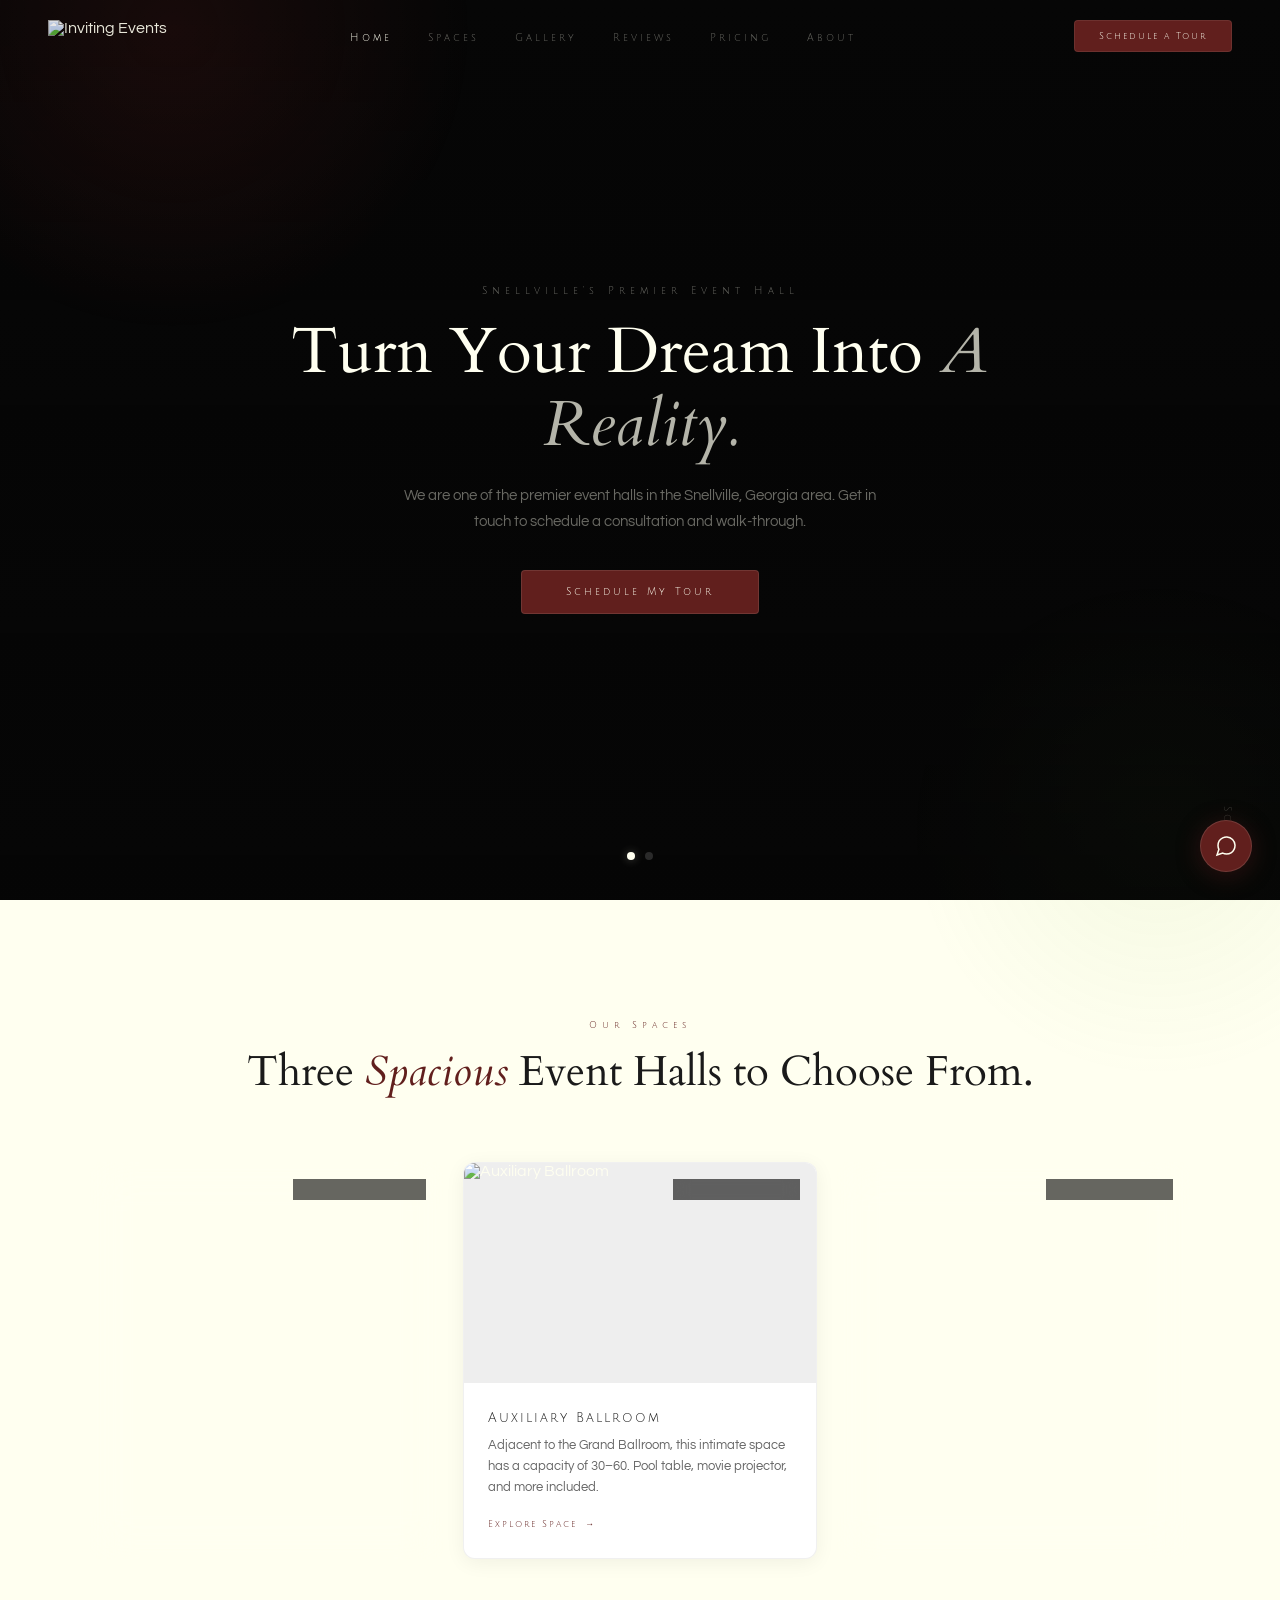
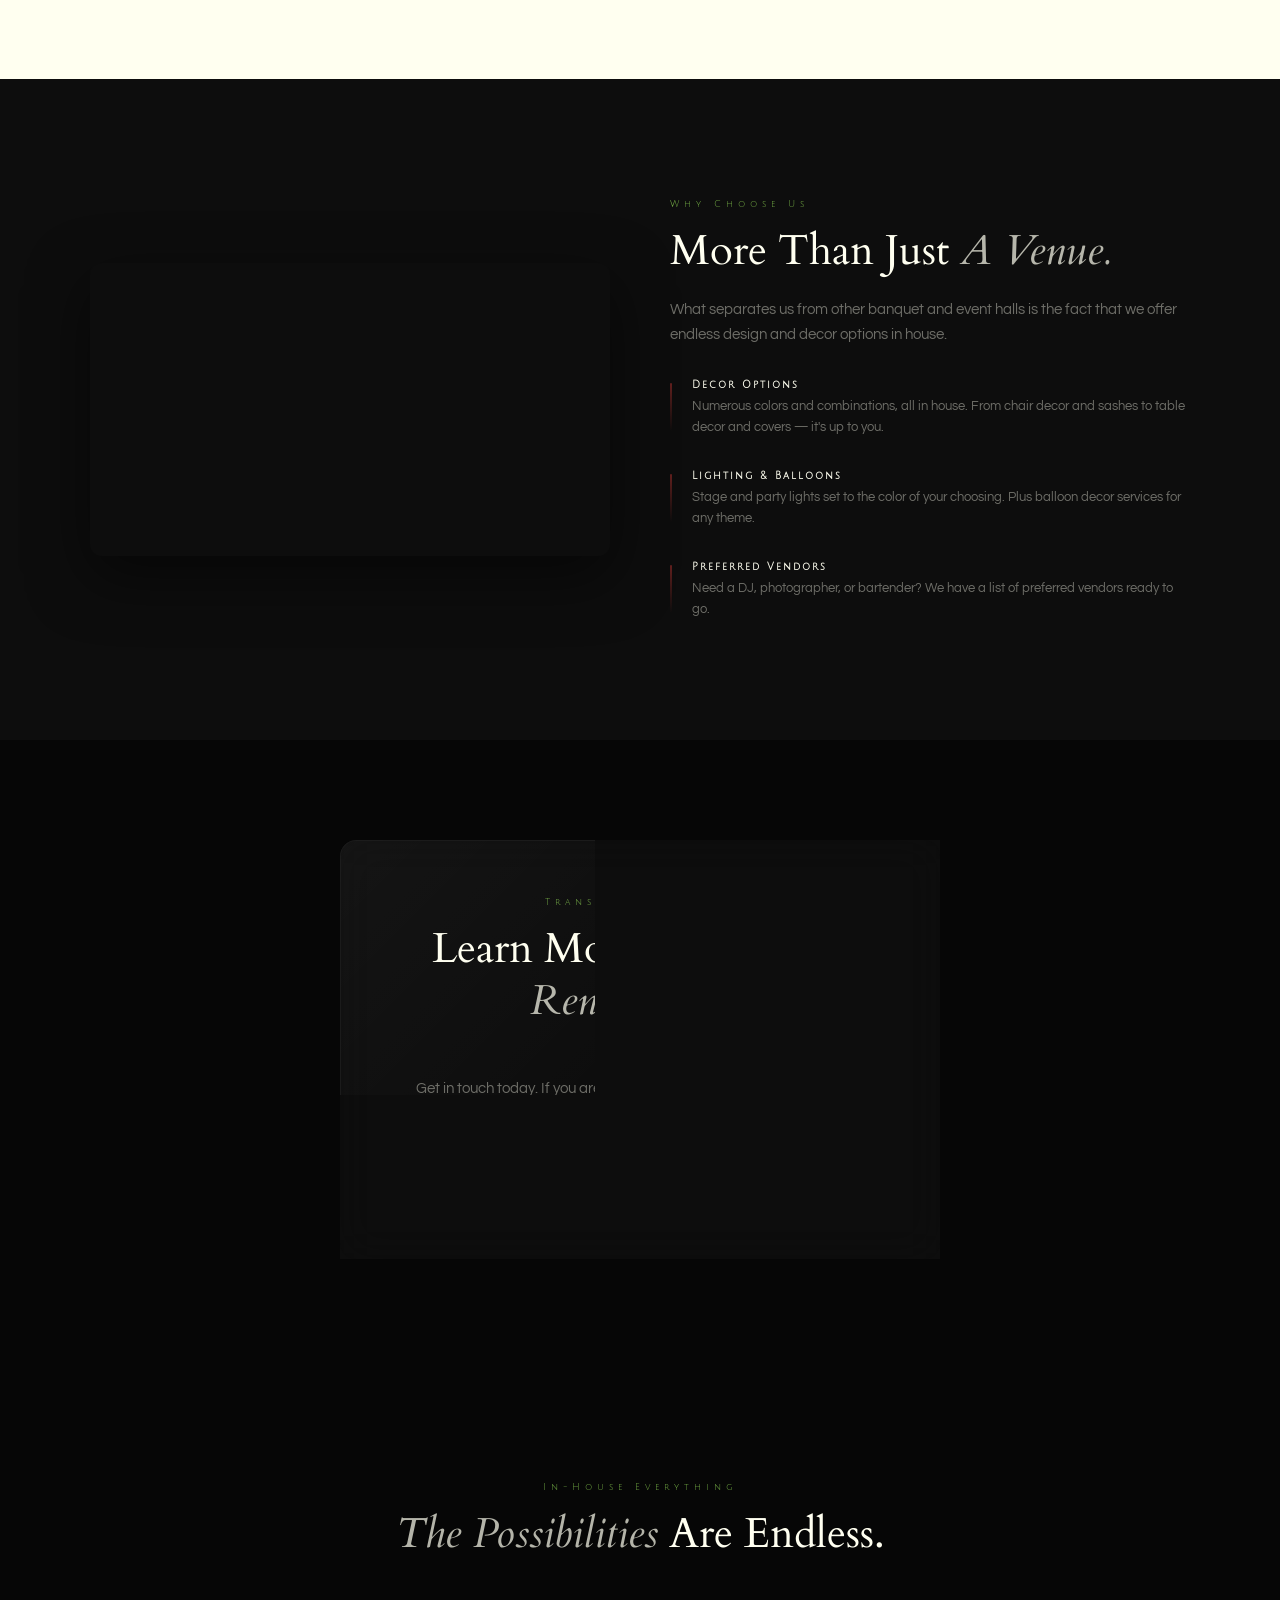
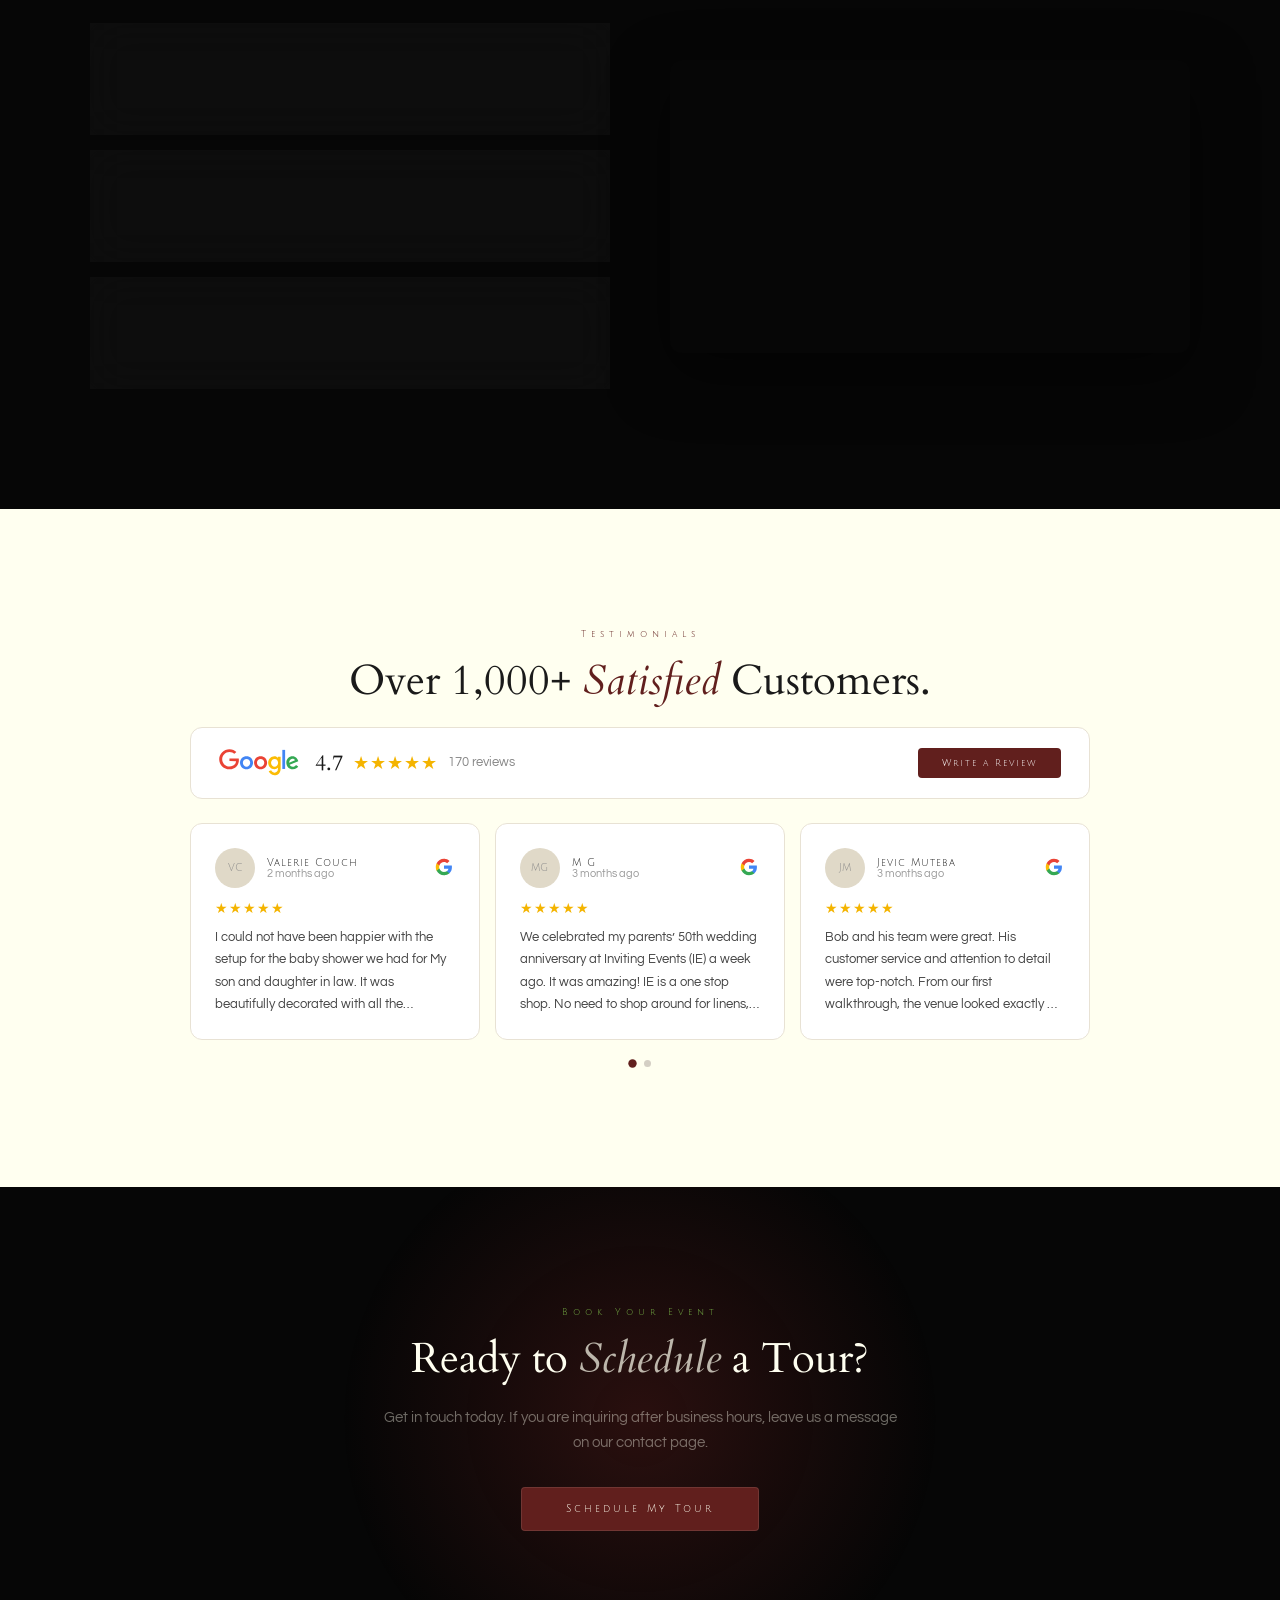
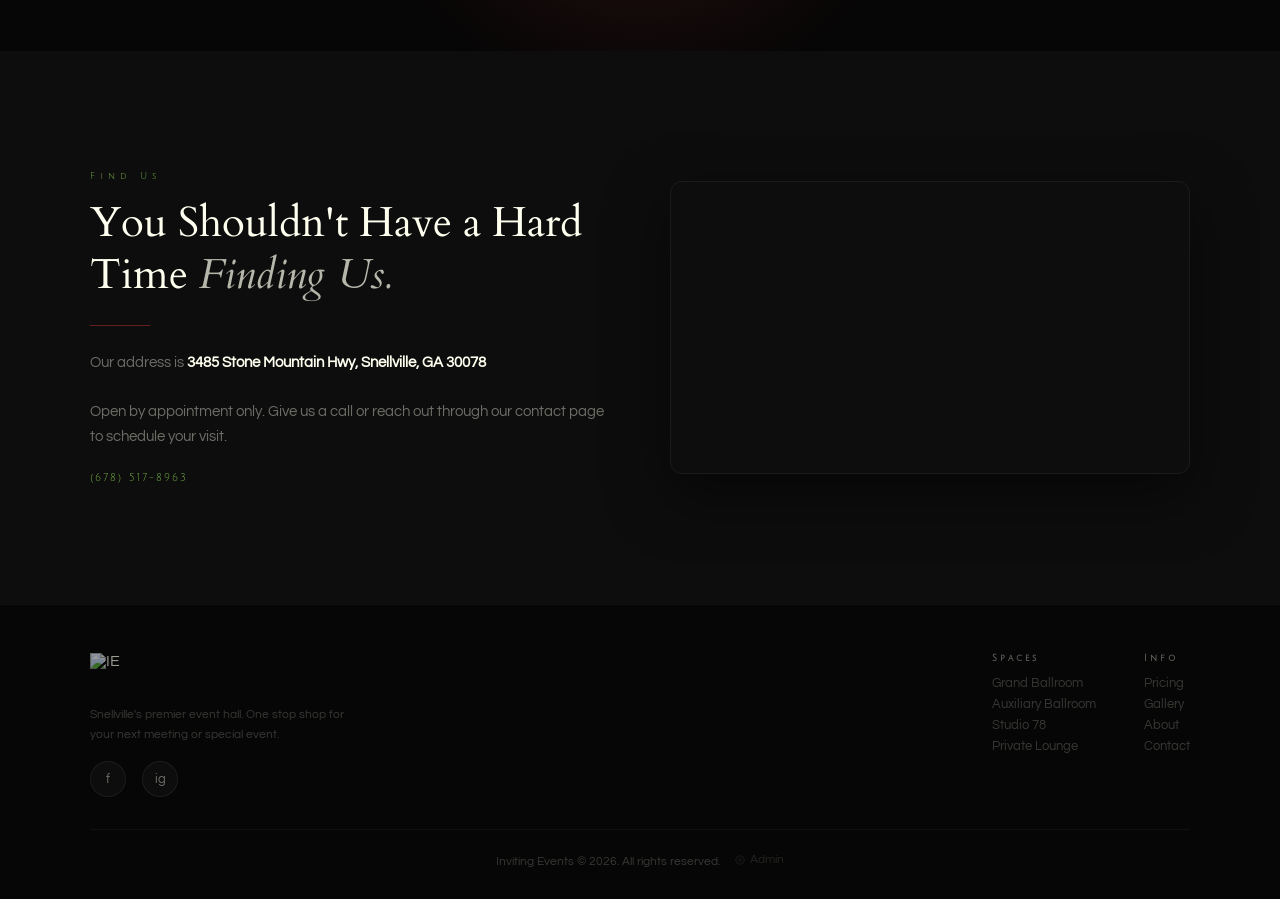
==== index.html @ 3e76fa52 "Gear icon visible in copyright bar, back to site in admin" ====
<!DOCTYPE html>
<html lang="en">
<head>
<meta charset="UTF-8">
<meta name="viewport" content="width=device-width, initial-scale=1.0">
<title>Inviting Events — Snellville's Premier Event Hall</title>
<meta name="description" content="Inviting Events is the premier event hall in Snellville, GA. Three spacious ballrooms, full decor service, and over 1000+ satisfied customers. Schedule a tour today.">
<link rel="icon" type="image/png" href="/assets/images/favicon.png">
<link rel="canonical" href="https://theinvitingevents.com/">
<link href="https://fonts.googleapis.com/css2?family=Cardo:ital,wght@0,400;0,700;1,400&family=Julius+Sans+One&family=Questrial&display=swap" rel="stylesheet">
<link rel="stylesheet" href="/assets/css/global.css">
<style>
/* ═══ HOME-SPECIFIC STYLES ═══ */

/* Ambient glow */
body::before {
  content:''; position:fixed; top:-30%; left:-10%;
  width:600px; height:600px;
  background:radial-gradient(circle, var(--burg-glow) 0%, transparent 70%);
  pointer-events:none; z-index:0;
  animation:drift 20s ease-in-out infinite alternate;
}
body::after {
  content:''; position:fixed; bottom:-20%; right:-10%;
  width:500px; height:500px;
  background:radial-gradient(circle, rgba(122,182,72,0.08) 0%, transparent 70%);
  pointer-events:none; z-index:0;
  animation:drift 25s ease-in-out infinite alternate-reverse;
}
@keyframes drift { 0%{transform:translate(0,0);} 100%{transform:translate(40px,30px);} }

/* Hero */
.hero{position:relative;height:100vh;min-height:600px;overflow:hidden;}
.hero-slide{position:absolute;inset:0;opacity:0;transition:opacity 1.2s ease;z-index:1;}
.hero-slide.active{opacity:1;z-index:2;}
.hero-slide video{position:absolute;inset:0;width:100%;height:100%;object-fit:cover;}
.hero-overlay{position:absolute;inset:0;background:linear-gradient(180deg,rgba(6,6,6,0.5) 0%,rgba(6,6,6,0.3) 40%,rgba(6,6,6,0.7) 100%);z-index:1;}
.hero-content{position:relative;z-index:2;height:100%;display:flex;flex-direction:column;justify-content:center;align-items:center;text-align:center;padding:0 24px;}
.hero-tag{font-family:var(--sub);font-size:0.6rem;letter-spacing:5px;color:var(--cream40);margin-bottom:20px;}
.hero h1{font-family:var(--h);font-size:clamp(2.2rem,5vw,4rem);font-weight:400;color:var(--cream);line-height:1.15;margin-bottom:20px;max-width:700px;}
.hero h1 em{font-style:italic;color:var(--cream70);}
.hero p{font-size:0.95rem;color:var(--cream40);max-width:500px;line-height:1.7;margin-bottom:36px;}
.hero-dots{position:absolute;bottom:40px;left:50%;transform:translateX(-50%);z-index:3;display:flex;gap:10px;}
.hero-dot{width:8px;height:8px;border-radius:50%;background:rgba(255,255,255,0.15);cursor:pointer;transition:all 0.3s;}
.hero-dot.active{background:var(--cream);box-shadow:0 0 10px rgba(255,255,240,0.3);}
.hero-scroll{position:absolute;bottom:40px;right:48px;z-index:3;writing-mode:vertical-rl;font-size:0.6rem;letter-spacing:3px;color:var(--cream20);font-family:var(--sub);}

/* Ballroom cards */
.ballroom-grid{display:grid;grid-template-columns:repeat(3,1fr);gap:20px;}
.ballroom-card{overflow:hidden;transition:all 0.4s;border-radius:12px;}
.sec-cream .ballroom-card{background:#fff;border:1px solid rgba(0,0,0,0.06);box-shadow:0 4px 20px rgba(0,0,0,0.06);}
.sec-cream .ballroom-card:hover{transform:translateY(-4px);box-shadow:0 16px 48px rgba(0,0,0,0.12);}
.card-media{position:relative;height:220px;overflow:hidden;background:#eee;}
.card-media img{width:100%;height:100%;object-fit:cover;opacity:0.9;transition:all 0.5s;}
.ballroom-card:hover .card-media img{opacity:1;transform:scale(1.03);}
.card-badge{position:absolute;top:16px;right:16px;font-family:var(--sub);font-size:0.5rem;letter-spacing:2px;background:rgba(0,0,0,0.6);backdrop-filter:blur(8px);padding:6px 14px;border-radius:3px;color:var(--cream70);}
.card-body{padding:28px 24px;}
.sec-cream .card-name{font-family:var(--sub);font-size:0.8rem;letter-spacing:2px;color:#1a1a1a;margin-bottom:10px;}
.sec-cream .card-desc{font-size:0.82rem;color:#666;line-height:1.6;margin-bottom:16px;}
.sec-cream .btn-secondary{color:var(--burgundy);}
.sec-cream .btn-secondary:hover{color:#1a1a1a;}
.card-name{font-family:var(--sub);font-size:0.8rem;letter-spacing:2px;color:var(--cream);margin-bottom:10px;}
.card-desc{font-size:0.82rem;color:var(--cream40);line-height:1.6;margin-bottom:16px;}

/* Showcase */
.showcase-grid{display:grid;grid-template-columns:1fr 1fr;gap:60px;align-items:center;}
.showcase-video{border-radius:12px;overflow:hidden;aspect-ratio:16/9;box-shadow:0 20px 60px rgba(0,0,0,0.5);}
.showcase-video iframe{width:100%;height:100%;border:none;}
.showcase-features{display:flex;flex-direction:column;gap:32px;margin-top:32px;}
.feat{display:flex;gap:20px;align-items:flex-start;}
.feat-line{width:2px;flex-shrink:0;min-height:48px;background:linear-gradient(180deg,var(--burgundy),transparent);border-radius:1px;margin-top:4px;}
.feat h4{font-family:var(--sub);font-size:0.65rem;letter-spacing:2px;color:var(--cream);margin-bottom:6px;}
.feat p{font-size:0.82rem;color:var(--cream40);line-height:1.6;}

/* Pricing teaser */
.pricing-glass{display:inline-block;border-radius:16px;padding:56px 64px;max-width:600px;}
.pricing-glass .sec-tag,.pricing-glass .sec-title,.pricing-glass .sec-text{text-align:center;margin-left:auto;margin-right:auto;}
.pricing-glass .sec-divider{margin:24px auto;}

/* Decor */
.decor-grid{display:grid;grid-template-columns:1fr 1fr;gap:60px;align-items:center;}
.decor-video{border-radius:12px;overflow:hidden;aspect-ratio:16/9;box-shadow:0 20px 60px rgba(0,0,0,0.5);}
.decor-video iframe{width:100%;height:100%;border:none;}
.decor-item{border-radius:10px;padding:24px 28px;transition:all 0.3s;}
.decor-item h4{font-family:var(--sub);font-size:0.65rem;letter-spacing:2px;color:var(--cream);margin-bottom:8px;}
.decor-item p{font-size:0.82rem;color:var(--cream40);line-height:1.6;}

/* Reviews */
.review-stats{display:flex;justify-content:center;align-items:center;gap:40px;margin-bottom:48px;}
.stat-num{font-family:var(--h);font-size:3rem;color:var(--cream);}
.stat-label{font-size:0.75rem;color:var(--cream40);margin-top:4px;}
.stat-divider{width:1px;height:48px;background:rgba(255,255,255,0.08);}
.stars{color:#f4c542;font-size:1.2rem;letter-spacing:2px;margin-bottom:4px;}
.review-grid{display:grid;grid-template-columns:repeat(3,1fr);gap:16px;text-align:left;}
.review-card{border-radius:12px;padding:28px 24px;}
.rc-stars{color:#f4c542;font-size:0.8rem;margin-bottom:12px;letter-spacing:2px;}
.rc-text{font-size:0.82rem;color:var(--cream40);line-height:1.7;margin-bottom:16px;display:-webkit-box;-webkit-line-clamp:4;-webkit-box-orient:vertical;overflow:hidden;}
.rc-author{font-family:var(--sub);font-size:0.6rem;letter-spacing:2px;color:var(--cream70);}
.rc-date{font-size:0.7rem;color:var(--cream20);margin-top:4px;}

/* CTA */
#cta{text-align:center;padding:120px 48px;overflow:hidden;}
#cta::before{content:'';position:absolute;top:50%;left:50%;width:600px;height:600px;transform:translate(-50%,-50%);background:radial-gradient(circle,var(--burg-glow),transparent 70%);pointer-events:none;}

/* Location */
#location{background:var(--surface);}
.loc-grid{display:grid;grid-template-columns:1fr 1fr;gap:60px;align-items:center;}
.loc-video{border-radius:12px;overflow:hidden;aspect-ratio:16/9;box-shadow:0 20px 60px rgba(0,0,0,0.5);border:1px solid var(--glass-b);}
.loc-video iframe{width:100%;height:100%;border:none;}

/* Mobile overrides */
@media(max-width:900px){
  .hero h1{font-size:2.2rem;max-width:90%;}
  .hero p{font-size:0.88rem;max-width:85%;}
  .hero-scroll{display:none;}
  .ballroom-grid,.review-grid{grid-template-columns:1fr;}
  .showcase-grid,.decor-grid,.loc-grid{grid-template-columns:1fr;gap:36px;}
  .review-stats{flex-wrap:wrap;gap:20px;}
  .stat-divider{display:none;}
  .pricing-glass{padding:40px 24px;width:100%;}
  .card-media{height:200px;}
}
@media(max-width:480px){
  .hero{min-height:100svh;}
  .hero h1{font-size:1.8rem;}
  .hero-dots{bottom:24px;}
  .card-body{padding:22px 18px;}
  .card-media{height:180px;}
  .review-card{padding:22px 18px;}
  .stat-num{font-size:1.8rem;}
  #cta{padding:80px 16px;}
}
/* Google Reviews Widget */
.grev{max-width:900px;margin:0 auto;text-align:left;}
.grev-header{display:flex;align-items:center;justify-content:space-between;padding:20px 28px;background:#fff;border:1px solid #e8e2d4;border-radius:12px;margin-bottom:24px;}
.grev-left{display:flex;align-items:center;gap:16px;}
.grev-rating{display:flex;align-items:center;gap:10px;}
.grev-score{font-family:var(--h);font-size:1.4rem;color:#1a1a1a;}
.grev-stars{color:#f4b400;font-size:1.1rem;letter-spacing:1px;}
.grev-count{font-size:0.8rem;color:#888;}
.grev-write{font-family:var(--sub);font-size:0.55rem;letter-spacing:2px;padding:10px 24px;background:var(--burgundy);color:#fff;border-radius:4px;border:none;transition:all 0.3s;display:inline-block;}
.grev-write:hover{background:var(--burg-light);box-shadow:0 4px 16px var(--burg-glow);}
.grev-slider{position:relative;overflow:hidden;}
.grev-track{display:flex;transition:transform 0.5s cubic-bezier(0.4,0,0.2,1);}
.grev-card{min-width:calc(33.333% - 10px);margin-right:15px;background:#fff;border:1px solid #e8e2d4;border-radius:12px;padding:24px;box-sizing:border-box;transition:all 0.3s;}
.grev-card:hover{box-shadow:0 8px 24px rgba(0,0,0,0.08);}
.grev-card-top{display:flex;align-items:center;gap:12px;margin-bottom:12px;}
.grev-avatar{width:40px;height:40px;border-radius:50%;background:#e0d9c8;overflow:hidden;flex-shrink:0;}
.grev-avatar img{width:100%;height:100%;object-fit:cover;}
.grev-name{font-family:var(--sub);font-size:0.65rem;letter-spacing:1px;color:#1a1a1a;}
.grev-date{font-size:0.7rem;color:#999;}
.grev-g{margin-left:auto;width:20px;height:20px;}
.grev-card-stars{color:#f4b400;font-size:0.85rem;margin-bottom:10px;letter-spacing:1px;}
.grev-card-text{font-size:0.82rem;color:#444;line-height:1.7;display:-webkit-box;-webkit-line-clamp:4;-webkit-box-orient:vertical;overflow:hidden;}
.grev-dots{display:flex;justify-content:center;gap:8px;margin-top:20px;}
.grev-dot{width:7px;height:7px;border-radius:50%;background:#d4cfc4;cursor:pointer;transition:all 0.3s;}
.grev-dot.active{background:var(--burgundy);transform:scale(1.2);}
@media(max-width:900px){
  .grev-card{min-width:calc(50% - 8px);margin-right:15px;}
  .grev-header{flex-direction:column;gap:16px;text-align:center;}
  .grev-left{flex-direction:column;}
}
@media(max-width:480px){
  .grev-card{min-width:100%;margin-right:15px;}
  .grev-header{padding:16px 20px;}
}
</style>
</head>
<body>

<!-- NAV -->
<nav id="navbar">
  <a href="/" class="nav-logo"><img src="https://www.theinvitingevents.com/wp-content/uploads/2024/04/inviting-events-logo-cropped-1-1.png" alt="Inviting Events"></a>
  <button class="nav-toggle" onclick="toggleNav()"><span></span><span></span><span></span></button>
  <ul class="nav-links">
    <li><a href="/" class="active">Home</a></li>
    <li><a href="#ballrooms">Spaces</a></li>
    <li><a href="/gallery/">Gallery</a></li>
    <li><a href="#reviews">Reviews</a></li>
    <li><a href="/pricing/">Pricing</a></li>
    <li><a href="/about/">About</a></li>
      <li class="nav-divider"></li>
    <li class="nav-mobile-cta"><a href="/contact/">Schedule a Tour</a></li>
  </ul>
  <a href="/contact/" class="nav-cta">Schedule a Tour</a>
</nav>

<!-- HERO -->
<section class="hero" id="hero">
  <div class="hero-slide active" id="slide0">
    <video autoplay muted loop playsinline>
      <source src="https://www.theinvitingevents.com/wp-content/uploads/2024/07/SliderBanner-Images-1440-x-800-px-3.mp4" type="video/mp4">
    </video>
    <div class="hero-overlay"></div>
    <div class="hero-content">
      <div class="hero-tag">Snellville's Premier Event Hall</div>
      <h1>Turn Your Dream Into <em>A Reality.</em></h1>
      <p>We are one of the premier event halls in the Snellville, Georgia area. Get in touch to schedule a consultation and walk-through.</p>
      <a href="/contact/" class="btn-primary">Schedule My Tour</a>
    </div>
  </div>
  <div class="hero-slide" id="slide1">
    <video autoplay muted loop playsinline>
      <source src="https://www.theinvitingevents.com/wp-content/uploads/2024/07/SliderBanner-aux-update-1440-x-800-px.mp4" type="video/mp4">
    </video>
    <div class="hero-overlay"></div>
    <div class="hero-content">
      <div class="hero-tag">Private Lounge Experience</div>
      <h1>Rent Your Own <em>Private Lounge & Bar.</em></h1>
      <p>Our lounge & bar is perfect for a private comedy night, game night, birthday event, and much more. It's up to you.</p>
      <a href="/about/#lounge" class="btn-primary">Tell Me More</a>
    </div>
  </div>
  <div class="hero-dots">
    <div class="hero-dot active" onclick="goSlide(0)"></div>
    <div class="hero-dot" onclick="goSlide(1)"></div>
  </div>
  <div class="hero-scroll">Scroll</div>
</section>

<!-- BALLROOMS (cream) -->
<section id="ballrooms" class="sec-cream">
  <div class="sec-inner">
    <div style="text-align:center;margin-bottom:64px;" class="reveal">
      <span class="sec-tag">Our Spaces</span>
      <h2 class="sec-title">Three <em>Spacious</em> Event Halls to Choose From.</h2>
    </div>
    <div class="ballroom-grid">
      <div class="ballroom-card glass reveal">
        <div class="card-media">
          <img src="/assets/images/grand-aux-halls.png" alt="Grand Ballroom">
          <span class="card-badge">Up to 250 Guests</span>
        </div>
        <div class="card-body">
          <div class="card-name">Grand Ballroom</div>
          <p class="card-desc">Our main, luxurious event hall has a capacity of 80–250 guests. The space can always be altered to accommodate your vision.</p>
          <a href="/gallery/#grand" class="btn-secondary">Explore Space</a>
        </div>
      </div>
      <div class="ballroom-card glass reveal">
        <div class="card-media">
          <img src="/assets/images/grand-aux-halls.png" alt="Auxiliary Ballroom" style="object-position:right;">
          <span class="card-badge">Up to 60 Guests</span>
        </div>
        <div class="card-body">
          <div class="card-name">Auxiliary Ballroom</div>
          <p class="card-desc">Adjacent to the Grand Ballroom, this intimate space has a capacity of 30–60. Pool table, movie projector, and more included.</p>
          <a href="/gallery/#aux" class="btn-secondary">Explore Space</a>
        </div>
      </div>
      <div class="ballroom-card glass reveal">
        <div class="card-media">
          <img src="/assets/images/grand-aux-halls.png" alt="Studio 78" style="object-position:center;">
          <span class="card-badge">Up to 80 Guests</span>
        </div>
        <div class="card-body">
          <div class="card-name">Studio 78</div>
          <p class="card-desc">Arguably our most unique event hall. Great for smaller, private, and intimate events with a capacity of 50–80 guests.</p>
          <a href="/gallery/#studio78" class="btn-secondary">Explore Space</a>
        </div>
      </div>
    </div>
  </div>
</section>

<!-- SHOWCASE -->
<section id="showcase" style="background:var(--surface);">
  <div class="sec-inner">
    <div class="showcase-grid">
      <div class="showcase-video reveal">
        <iframe src="https://www.youtube.com/embed/kznJeQBwWfg" title="Grand Ballroom" loading="lazy" allow="accelerometer;autoplay;clipboard-write;encrypted-media;gyroscope;picture-in-picture" allowfullscreen></iframe>
      </div>
      <div class="reveal">
        <span class="sec-tag">Why Choose Us</span>
        <h2 class="sec-title">More Than Just <em>A Venue.</em></h2>
        <p class="sec-text">What separates us from other banquet and event halls is the fact that we offer endless design and decor options in house.</p>
        <div class="showcase-features">
          <div class="feat"><div class="feat-line"></div><div><h4>Decor Options</h4><p>Numerous colors and combinations, all in house. From chair decor and sashes to table decor and covers — it's up to you.</p></div></div>
          <div class="feat"><div class="feat-line"></div><div><h4>Lighting & Balloons</h4><p>Stage and party lights set to the color of your choosing. Plus balloon decor services for any theme.</p></div></div>
          <div class="feat"><div class="feat-line"></div><div><h4>Preferred Vendors</h4><p>Need a DJ, photographer, or bartender? We have a list of preferred vendors ready to go.</p></div></div>
        </div>
      </div>
    </div>
  </div>
</section>

<!-- PRICING TEASER -->
<section style="text-align:center;padding:100px 48px;">
  <div class="pricing-glass glass reveal">
    <span class="sec-tag">Transparent Pricing</span>
    <h2 class="sec-title">Learn More About Our <em>Rental Rates.</em></h2>
    <div class="sec-divider"></div>
    <p class="sec-text" style="margin-bottom:32px;">Get in touch today. If you are inquiring after business hours, leave us a message on our contact page.</p>
    <a href="/pricing/" class="btn-primary" style="font-size:0.55rem;">View Pricing</a>
  </div>
</section>

<!-- DECOR / POSSIBILITIES -->
<section id="decor">
  <div class="sec-inner">
    <div style="text-align:center;margin-bottom:64px;" class="reveal">
      <span class="sec-tag">In-House Everything</span>
      <h2 class="sec-title"><em>The Possibilities</em> Are Endless.</h2>
    </div>
    <div class="decor-grid">
      <div style="display:flex;flex-direction:column;gap:16px;" class="reveal">
        <div class="decor-item glass"><h4>Full Decor Service</h4><p>Linens, charger plates, centerpieces, candles, glass mirrors, table runners, chair sashes — your choice of colors, all included with Gold.</p></div>
        <div class="decor-item glass"><h4>Kitchen & Bar</h4><p>Full kitchen with oven, hot boxes, prep tables, refrigerator, and ice machine. Lighted bar area with beverage dispensers and coffee urns.</p></div>
        <div class="decor-item glass"><h4>Audio & Visual</h4><p>Sound system, 110" projector screen, 3 flat screen TVs, and pool table. Stage-ready for DJs, speakers, or presentations.</p></div>
      </div>
      <div class="decor-video reveal">
        <iframe src="https://www.youtube.com/embed/8a4K1lXphtI" title="Decor Options" loading="lazy" allow="accelerometer;autoplay;clipboard-write;encrypted-media;gyroscope;picture-in-picture" allowfullscreen></iframe>
      </div>
    </div>
  </div>
</section>

<!-- REVIEWS (cream) -->
<section id="reviews" class="sec-cream" style="text-align:center;">
  <div class="sec-inner">
    <div class="reveal">
      <span class="sec-tag">Testimonials</span>
      <h2 class="sec-title">Over 1,000+ <em>Satisfied</em> Customers.</h2>
    </div>

    <!-- Custom Google Reviews Widget -->
    <div class="grev reveal" id="reviewWidget">
      <div class="grev-header">
        <div class="grev-left">
          <svg viewBox="0 0 272 92" width="80" height="27" style="display:block;"><path fill="#4285F4" d="M115.75 47.18c0 12.77-9.99 22.18-22.25 22.18s-22.25-9.41-22.25-22.18C71.25 34.32 81.24 25 93.5 25s22.25 9.32 22.25 22.18zm-9.74 0c0-7.98-5.79-13.44-12.51-13.44S80.99 39.2 80.99 47.18c0 7.9 5.79 13.44 12.51 13.44s12.51-5.55 12.51-13.44z"/><path fill="#EA4335" d="M163.75 47.18c0 12.77-9.99 22.18-22.25 22.18s-22.25-9.41-22.25-22.18C119.25 34.32 129.24 25 141.5 25s22.25 9.32 22.25 22.18zm-9.74 0c0-7.98-5.79-13.44-12.51-13.44s-12.51 5.46-12.51 13.44c0 7.9 5.79 13.44 12.51 13.44s12.51-5.55 12.51-13.44z"/><path fill="#FBBC05" d="M209.75 26.34v39.82c0 16.38-9.66 23.07-21.08 23.07-10.75 0-17.22-7.19-19.66-13.07l8.48-3.53c1.51 3.61 5.21 7.87 11.17 7.87 7.31 0 11.84-4.51 11.84-13v-3.19h-.34c-2.18 2.69-6.38 5.04-11.68 5.04-11.09 0-21.25-9.66-21.25-22.09 0-12.52 10.16-22.26 21.25-22.26 5.29 0 9.49 2.35 11.68 4.96h.34v-3.61h9.25zm-8.56 20.92c0-7.81-5.21-13.52-11.84-13.52-6.72 0-12.35 5.71-12.35 13.52 0 7.73 5.63 13.36 12.35 13.36 6.63 0 11.84-5.63 11.84-13.36z"/><path fill="#4285F4" d="M225 3v65h-9.5V3h9.5z"/><path fill="#34A853" d="M262.02 54.48l7.56 5.04c-2.44 3.61-8.32 9.83-18.48 9.83-12.6 0-22.01-9.74-22.01-22.18 0-13.19 9.49-22.18 20.92-22.18 11.51 0 17.14 9.16 18.98 14.11l1.01 2.52-29.65 12.28c2.27 4.45 5.8 6.72 10.75 6.72 4.96 0 8.4-2.44 10.92-6.14zm-23.27-7.98l19.82-8.23c-1.09-2.77-4.37-4.7-8.23-4.7-4.95 0-11.84 4.37-11.59 12.93z"/><path fill="#EA4335" d="M35.29 41.19V32H67c.31 1.64.47 3.58.47 5.68 0 7.06-1.93 15.79-8.15 22.01-6.05 6.3-13.78 9.66-24.02 9.66C16.32 69.35.36 53.89.36 34.91.36 15.93 16.32.47 35.3.47c10.5 0 17.98 4.12 23.6 9.49l-6.64 6.64c-4.03-3.78-9.49-6.72-16.97-6.72-13.86 0-24.7 11.17-24.7 25.03 0 13.86 10.84 25.03 24.7 25.03 8.99 0 14.11-3.61 17.39-6.89 2.66-2.66 4.41-6.46 5.1-11.65l-22.49-.21z"/></svg>
          <div class="grev-rating">
            <span class="grev-score" id="grevScore">4.7</span>
            <div class="grev-stars" id="grevStars">★★★★★</div>
            <span class="grev-count" id="grevCount">170 reviews</span>
          </div>
        </div>
        <a href="https://g.page/r/CXj_mGN9WtfBEBM/review" target="_blank" rel="noopener" class="grev-write">Write a Review</a>
      </div>
      <div class="grev-slider" id="grevSlider"></div>
      <div class="grev-dots" id="grevDots"></div>
    </div>
  </div>
</section>
  </div>
</section>

<!-- CTA -->
<section id="cta">
  <div style="position:relative;z-index:1;" class="reveal">
    <span class="sec-tag">Book Your Event</span>
    <h2 class="sec-title" style="text-align:center;">Ready to <em>Schedule</em> a Tour?</h2>
    <p class="sec-text" style="text-align:center;margin:0 auto 8px;">Get in touch today. If you are inquiring after business hours, leave us a message on our contact page.</p>
    <div style="text-align:center;margin-top:32px;"><a href="/contact/" class="btn-primary">Schedule My Tour</a></div>
  </div>
</section>

<!-- LOCATION -->
<section id="location">
  <div class="sec-inner">
    <div class="loc-grid">
      <div class="reveal">
        <span class="sec-tag">Find Us</span>
        <h2 class="sec-title">You Shouldn't Have a Hard Time <em>Finding Us.</em></h2>
        <div class="sec-divider"></div>
        <p class="sec-text" style="margin-bottom:24px;">Our address is <strong style="color:var(--cream);">3485 Stone Mountain Hwy, Snellville, GA 30078</strong></p>
        <p class="sec-text">Open by appointment only. Give us a call or reach out through our contact page to schedule your visit.</p>
        <a href="tel:6785178963" style="display:inline-block;margin-top:24px;font-family:var(--sub);font-size:0.6rem;letter-spacing:2px;color:var(--green);">(678) 517-8963</a>
      </div>
      <div class="loc-video reveal">
        <iframe src="https://www.youtube.com/embed/bUWU_JSWQ9w" title="Inviting Events Location" loading="lazy" allow="accelerometer;autoplay;clipboard-write;encrypted-media;gyroscope;picture-in-picture" allowfullscreen></iframe>
      </div>
    </div>
  </div>
</section>

<!-- FOOTER -->
<footer>
  <div class="footer-inner">
    <div class="footer-brand">
      <img src="https://www.theinvitingevents.com/wp-content/uploads/2024/05/Inviting-Events-favicon-2.png" alt="IE">
      <p>Snellville's premier event hall. One stop shop for your next meeting or special event.</p>
      <div class="footer-social">
        <a href="https://www.facebook.com/invitingevents2/" target="_blank" rel="noopener">f</a>
        <a href="https://www.instagram.com/invitingevents/" target="_blank" rel="noopener">ig</a>
      </div>
    </div>
    <div class="footer-links">
      <div class="footer-col">
        <h5>Spaces</h5>
        <a href="/gallery/#grand">Grand Ballroom</a>
        <a href="/gallery/#aux">Auxiliary Ballroom</a>
        <a href="/gallery/#studio78">Studio 78</a>
        <a href="/about/#lounge">Private Lounge</a>
      </div>
      <div class="footer-col">
        <h5>Info</h5>
        <a href="/pricing/">Pricing</a>
        <a href="/gallery/">Gallery</a>
        <a href="/about/">About</a>
        <a href="/contact/">Contact</a>
        
      </div>
      
    </div>
  </div>
  <div class="footer-bottom">Inviting Events &copy; 2026. All rights reserved. <a href="/admin/" style="opacity:0.6;display:inline-flex;align-items:center;gap:5px;margin-left:12px;transition:opacity 0.3s" onmouseover="this.style.opacity=1" onmouseout="this.style.opacity=0.6"><svg width="10" height="10" viewBox="0 0 24 24" fill="none" stroke="currentColor" stroke-width="1.5"><path d="M12 15a3 3 0 1 0 0-6 3 3 0 0 0 0 6z"/><path d="M19.4 15a1.65 1.65 0 0 0 .33 1.82l.06.06a2 2 0 0 1-2.83 2.83l-.06-.06a1.65 1.65 0 0 0-1.82-.33 1.65 1.65 0 0 0-1 1.51V21a2 2 0 0 1-4 0v-.09A1.65 1.65 0 0 0 9 19.4a1.65 1.65 0 0 0-1.82.33l-.06.06a2 2 0 0 1-2.83-2.83l.06-.06A1.65 1.65 0 0 0 4.68 15a1.65 1.65 0 0 0-1.51-1H3a2 2 0 0 1 0-4h.09A1.65 1.65 0 0 0 4.6 9a1.65 1.65 0 0 0-.33-1.82l-.06-.06a2 2 0 0 1 2.83-2.83l.06.06A1.65 1.65 0 0 0 9 4.68a1.65 1.65 0 0 0 1-1.51V3a2 2 0 0 1 4 0v.09a1.65 1.65 0 0 0 1 1.51 1.65 1.65 0 0 0 1.82-.33l.06-.06a2 2 0 0 1 2.83 2.83l-.06.06A1.65 1.65 0 0 0 19.4 9a1.65 1.65 0 0 0 1.51 1H21a2 2 0 0 1 0 4h-.09a1.65 1.65 0 0 0-1.51 1z"/></svg>Admin</a> </div>
</footer>

<script src="/assets/js/global.js"></script>
<script>
// Hero slider
let cur = 0;
const slides = document.querySelectorAll('.hero-slide');
const dots = document.querySelectorAll('.hero-dot');
function goSlide(n) {
  slides[cur].classList.remove('active');
  dots[cur].classList.remove('active');
  cur = n;
  slides[cur].classList.add('active');
  dots[cur].classList.add('active');
}
setInterval(() => goSlide((cur + 1) % slides.length), 7000);
</script>
<script>
// Custom Google Reviews Widget
(function(){
  const fallbackReviews = [
    {author:"Valerie Couch",rating:5,text:"I could not have been happier with the setup for the baby shower we had for My son and daughter in law. It was beautifully decorated with all the elements that I asked for. Bob went the extra mile and threw in elements that still have folks talking.",time:"2 months ago",profilePhoto:""},
    {author:"M G",rating:5,text:"We celebrated my parents\u2019 50th wedding anniversary at Inviting Events (IE) a week ago. It was amazing! IE is a one stop shop. No need to shop around for linens, lighting, tables/chairs, party decor, etc because they\u2019ve got it all!",time:"3 months ago",profilePhoto:""},
    {author:"Jevic Muteba",rating:5,text:"Bob and his team were great. His customer service and attention to detail were top-notch. From our first walkthrough, the venue looked exactly as pictured, and Bob took the time to explain everything thoroughly.",time:"3 months ago",profilePhoto:""},
    {author:"Robert T.",rating:5,text:"AMAZING Party Venue - Perfect for Any Celebration! I recently hosted an event at Inviting Events and I couldn\u2019t be more thrilled with the experience. The space is beautifully designed - spacious, elegant, and versatile.",time:"4 months ago",profilePhoto:""},
    {author:"Parent Review",rating:5,text:"Robert and his team are truly amazing. Very professional. They took our theme colors and really brought them to life. We were fully supported in all of the planning and the day of was awesome. My daughter\u2019s 16th birthday party was amazing!",time:"5 months ago",profilePhoto:""},
  ];

  function renderReviews(data){
    const reviews = data.reviews || fallbackReviews;
    const slider = document.getElementById('grevSlider');
    const dots = document.getElementById('grevDots');
    if(data.rating) document.getElementById('grevScore').textContent = data.rating;
    if(data.totalReviews) document.getElementById('grevCount').textContent = data.totalReviews + ' reviews';

    const gSvg = '<svg viewBox="0 0 24 24" width="18" height="18"><path fill="#4285F4" d="M22.56 12.25c0-.78-.07-1.53-.2-2.25H12v4.26h5.92a5.06 5.06 0 01-2.2 3.32v2.77h3.57c2.08-1.92 3.28-4.74 3.28-8.1z"/><path fill="#34A853" d="M12 23c2.97 0 5.46-.98 7.28-2.66l-3.57-2.77c-.98.66-2.23 1.06-3.71 1.06-2.86 0-5.29-1.93-6.16-4.53H2.18v2.84C3.99 20.53 7.7 23 12 23z"/><path fill="#FBBC05" d="M5.84 14.09c-.22-.66-.35-1.36-.35-2.09s.13-1.43.35-2.09V7.07H2.18C1.43 8.55 1 10.22 1 12s.43 3.45 1.18 4.93l2.85-2.22.81-.62z"/><path fill="#EA4335" d="M12 5.38c1.62 0 3.06.56 4.21 1.64l3.15-3.15C17.45 2.09 14.97 1 12 1 7.7 1 3.99 3.47 2.18 7.07l3.66 2.84c.87-2.6 3.3-4.53 6.16-4.53z"/></svg>';

    let track = '<div class="grev-track" id="grevTrack">';
    reviews.forEach(r => {
      const initials = r.author.split(' ').map(w=>w[0]).join('').substring(0,2);
      const stars = '★'.repeat(r.rating) + '☆'.repeat(5-r.rating);
      track += `<div class="grev-card">
        <div class="grev-card-top">
          <div class="grev-avatar">${r.profilePhoto ? '<img src="'+r.profilePhoto+'" alt="">' : '<div style="width:100%;height:100%;display:flex;align-items:center;justify-content:center;font-family:var(--sub);font-size:0.6rem;color:#888;">'+initials+'</div>'}</div>
          <div><div class="grev-name">${r.author}</div><div class="grev-date">${r.time}</div></div>
          <div class="grev-g">${gSvg}</div>
        </div>
        <div class="grev-card-stars">${stars}</div>
        <div class="grev-card-text">${r.text}</div>
      </div>`;
    });
    track += '</div>';
    slider.innerHTML = track;

    // Dots
    const perView = window.innerWidth <= 480 ? 1 : window.innerWidth <= 900 ? 2 : 3;
    const pages = Math.ceil(reviews.length / perView);
    let dotsHTML = '';
    for(let i=0;i<pages;i++) dotsHTML += '<div class="grev-dot'+(i===0?' active':'')+'" onclick="grevGo('+i+')"></div>';
    dots.innerHTML = dotsHTML;

    // Auto-rotate
    let page = 0;
    window.grevGo = function(p){
      page = p;
      const cardWidth = document.querySelector('.grev-card').offsetWidth + 15;
      document.getElementById('grevTrack').style.transform = 'translateX(-'+(page*perView*cardWidth)+'px)';
      document.querySelectorAll('.grev-dot').forEach((d,i)=>d.classList.toggle('active',i===page));
    };
    setInterval(()=>{ page = (page+1) % pages; window.grevGo(page); }, 6000);
  }

  // Try to fetch from Worker API, fall back to hardcoded
  fetch('https://worker-lingering-heart-0510.fancy-brook-a8e8.workers.dev').then(r=>r.json()).then(renderReviews).catch(()=>renderReviews({reviews:fallbackReviews,rating:4.7,totalReviews:170}));
})();
</script>
<script src="/assets/js/chat.js"></script>
</body>
</html>
---- assets/css/global.css ----
/* ══════════════════════════════════════════
   INVITING EVENTS — Global Styles
   Colors: #611f1d (burgundy), #fffff0 (cream), #e6e6e6 (gray), #7ab648 (green)
   Fonts: Cardo (H1), Julius Sans One (H2/labels), Questrial (body)
   ══════════════════════════════════════════ */

:root {
  --bg: #060606;
  --surface: #0d0d0d;
  --burgundy: #611f1d;
  --burg-light: #7a2522;
  --burg-glow: rgba(97,31,29,0.4);
  --cream: #fffff0;
  --cream70: rgba(255,255,240,0.7);
  --cream40: rgba(255,255,240,0.4);
  --cream20: rgba(255,255,240,0.2);
  --cream08: rgba(255,255,240,0.08);
  --cream04: rgba(255,255,240,0.04);
  --green: #7ab648;
  --green-dim: rgba(122,182,72,0.8);
  --glass: rgba(255,255,255,0.03);
  --glass-b: rgba(255,255,255,0.06);
  --glass-h: rgba(255,255,255,0.06);
  --h: 'Cardo', Georgia, serif;
  --sub: 'Julius Sans One', sans-serif;
  --body: 'Questrial', sans-serif;
}

*, *::before, *::after { margin: 0; padding: 0; box-sizing: border-box; }
html { scroll-behavior: smooth; }
body {
  font-family: var(--body);
  background: var(--bg);
  color: var(--cream);
  -webkit-font-smoothing: antialiased;
  -moz-osx-font-smoothing: grayscale;
  overflow-x: hidden;
}
/* Lock body scroll when mobile nav is open */
body.nav-open { overflow: hidden !important; }

a { color: inherit; text-decoration: none; }
img { max-width: 100%; display: block; }

/* ═══ NAV ═══ */
nav {
  position: fixed; top: 0; left: 0; right: 0;
  z-index: 100; padding: 0 48px; height: 72px;
  display: flex; align-items: center; justify-content: space-between;
  background: transparent;
  border-bottom: 1px solid transparent;
  transition: all 0.4s;
}
nav.scrolled {
  background: rgba(6,6,6,0.75);
  backdrop-filter: blur(30px);
  -webkit-backdrop-filter: blur(30px);
  border-bottom-color: rgba(255,255,255,0.04);
  height: 64px;
}

.nav-logo img { height: 32px; opacity: 0.9; }
.nav-links { display: flex; gap: 36px; list-style: none; }
.nav-links a {
  font-family: var(--sub); font-size: 0.6rem; letter-spacing: 3px;
  color: var(--cream40); transition: color 0.3s; position: relative;
}
.nav-links a:hover, .nav-links a.active { color: var(--cream); }
.nav-links a::after {
  content: ''; position: absolute; bottom: -4px; left: 0;
  width: 0; height: 1px; background: var(--burgundy); transition: width 0.3s;
}
.nav-links a:hover::after { width: 100%; }

.nav-cta {
  font-family: var(--sub); font-size: 0.55rem; letter-spacing: 2px;
  padding: 10px 24px; background: var(--burgundy); color: var(--cream);
  border: 1px solid rgba(255,255,240,0.08); border-radius: 4px; transition: all 0.3s;
}
.nav-cta:hover { background: var(--burg-light); box-shadow: 0 4px 20px var(--burg-glow); }

.nav-toggle {
  display: none; background: none; border: none; cursor: pointer;
  padding: 8px; z-index: 102; position: relative;
}
.nav-toggle span {
  display: block; width: 22px; height: 1.5px; background: var(--cream40);
  margin: 5px 0; transition: all 0.4s cubic-bezier(0.4,0,0.2,1); transform-origin: center;
}
.nav-toggle.open span:nth-child(1) { transform: translateY(6.5px) rotate(45deg); background: var(--cream); }
.nav-toggle.open span:nth-child(2) { opacity: 0; transform: scaleX(0); }
.nav-toggle.open span:nth-child(3) { transform: translateY(-6.5px) rotate(-45deg); background: var(--cream); }

/* Cream section variant */
.sec-cream { background: #fffff0; }
.sec-cream .sec-tag { color: var(--burgundy); }
.sec-cream .sec-title { color: #1a1a1a; }
.sec-cream .sec-title em { color: var(--burgundy); }
.sec-cream .sec-text { color: #555; }
.sec-cream .sec-divider { background: var(--burgundy); }

/* ═══ SECTION GLOBALS ═══ */
section { padding: 120px 48px; position: relative; }
.sec-inner { max-width: 1100px; margin: 0 auto; }
.sec-tag {
  font-family: var(--sub); font-size: 0.55rem; letter-spacing: 5px;
  color: var(--green); margin-bottom: 16px; display: block;
}
.sec-title {
  font-family: var(--h); font-size: clamp(1.8rem, 3.5vw, 2.6rem);
  font-weight: 400; color: var(--cream); margin-bottom: 20px; line-height: 1.25;
}
.sec-title em { font-style: italic; color: var(--cream70); }
.sec-text { font-size: 0.92rem; color: var(--cream40); line-height: 1.7; max-width: 520px; }
.sec-divider { width: 60px; height: 1px; background: var(--burgundy); margin: 24px 0; }

/* ═══ GLASS CARD ═══ */
.glass {
  background: var(--glass); border: 1px solid var(--glass-b); border-radius: 12px;
  backdrop-filter: blur(20px); -webkit-backdrop-filter: blur(20px);
  transition: all 0.3s ease; overflow: hidden; position: relative;
}
.glass::before {
  content: ''; position: absolute; inset: 0;
  background: linear-gradient(135deg, rgba(255,255,255,0.03) 0%, transparent 50%);
  pointer-events: none;
}
.glass:hover { background: var(--glass-h); border-color: rgba(255,255,255,0.1); }

/* ═══ BUTTONS ═══ */
.btn-primary {
  font-family: var(--sub); font-size: 0.6rem; letter-spacing: 3px;
  padding: 16px 44px; background: var(--burgundy); color: var(--cream);
  border: 1px solid rgba(255,255,240,0.1); border-radius: 4px;
  display: inline-block; transition: all 0.3s; cursor: pointer;
}
.btn-primary:hover {
  background: var(--burg-light);
  box-shadow: 0 8px 40px var(--burg-glow);
  transform: translateY(-1px);
}
.btn-secondary {
  font-family: var(--sub); font-size: 0.55rem; letter-spacing: 2px;
  color: var(--green); transition: color 0.3s;
  display: inline-flex; align-items: center; gap: 8px;
}
.btn-secondary:hover { color: var(--cream); }
.btn-secondary::after { content: '→'; transition: transform 0.3s; }
.btn-secondary:hover::after { transform: translateX(4px); }

/* ═══ SCROLL ANIMATIONS ═══ */
.reveal { opacity: 0; transform: translateY(24px); transition: all 0.7s ease; }
.reveal.visible { opacity: 1; transform: translateY(0); }

/* ═══ PAGE HEADER (for inner pages) ═══ */
.page-header {
  padding: 140px 48px 80px; text-align: center;
  background: var(--surface); border-bottom: 1px solid rgba(255,255,255,0.04);
}
.page-header h1 {
  font-family: var(--h); font-size: clamp(2rem, 4vw, 3rem);
  font-weight: 400; color: var(--cream); margin-bottom: 16px;
}
.page-header p {
  font-size: 0.92rem; color: var(--cream40);
  max-width: 500px; margin: 0 auto; line-height: 1.7;
}

/* ═══ FOOTER ═══ */
footer {
  background: var(--bg); border-top: 1px solid rgba(255,255,255,0.04);
  padding: 48px 48px 32px;
}
.footer-inner {
  max-width: 1100px; margin: 0 auto;
  display: flex; justify-content: space-between; align-items: flex-start; gap: 40px;
}
.footer-brand img { height: 40px; opacity: 0.6; margin-bottom: 12px; }
.footer-brand p { font-size: 0.78rem; color: var(--cream20); max-width: 280px; line-height: 1.6; }
.footer-links { display: flex; gap: 48px; }
.footer-col h5 {
  font-family: var(--sub); font-size: 0.55rem; letter-spacing: 3px;
  color: var(--cream40); margin-bottom: 14px;
}
.footer-col a {
  display: block; font-size: 0.8rem; color: var(--cream20);
  margin-bottom: 8px; transition: color 0.3s;
}
.footer-col a:hover { color: var(--cream); }
.footer-social { display: flex; gap: 16px; margin-top: 16px; }
.footer-social a {
  width: 36px; height: 36px; border-radius: 50%;
  background: var(--glass); border: 1px solid var(--glass-b);
  display: flex; align-items: center; justify-content: center;
  color: var(--cream40); font-size: 0.8rem; transition: all 0.3s;
}
.footer-social a:hover { border-color: var(--burgundy); color: var(--cream); }
.footer-bottom {
  max-width: 1100px; margin: 32px auto 0; padding-top: 24px;
  border-top: 1px solid rgba(255,255,255,0.04);
  text-align: center; font-size: 0.72rem; color: var(--cream20);
}

/* ═══ RESPONSIVE ═══ */
@media(max-width:900px) {
  nav { padding: 0 24px; }
  .nav-toggle { display: block; }
  .nav-cta { display: none; }

  /* Full-screen overlay nav */
  .nav-links {
    display: flex; flex-direction: column; position: fixed; inset: 0;
    z-index: 101; background: rgba(6,6,6,0.97);
    backdrop-filter: blur(40px); -webkit-backdrop-filter: blur(40px);
    padding: 0; gap: 0; list-style: none;
    opacity: 0; pointer-events: none;
    transition: opacity 0.4s cubic-bezier(0.4,0,0.2,1);
    justify-content: center; align-items: center;
  }
  .nav-links.open { opacity: 1; pointer-events: all; }
  .nav-links::before {
    content: ''; position: absolute; top: 50%; left: 50%;
    transform: translate(-50%, -50%); width: 220px; height: 220px;
    background: url('https://www.theinvitingevents.com/wp-content/uploads/2024/05/Inviting-Events-favicon-2.png') center/contain no-repeat;
    opacity: 0.03; pointer-events: none;
  }
  .nav-links li {
    opacity: 0; transform: translateY(16px);
    transition: all 0.4s cubic-bezier(0.4,0,0.2,1);
  }
  .nav-links.open li { opacity: 1; transform: translateY(0); }
  .nav-links.open li:nth-child(1) { transition-delay: 0.05s; }
  .nav-links.open li:nth-child(2) { transition-delay: 0.1s; }
  .nav-links.open li:nth-child(3) { transition-delay: 0.15s; }
  .nav-links.open li:nth-child(4) { transition-delay: 0.2s; }
  .nav-links.open li:nth-child(5) { transition-delay: 0.25s; }
  .nav-links.open li:nth-child(6) { transition-delay: 0.3s; }
  .nav-links.open li:nth-child(7) { transition-delay: 0.35s; }

  .nav-links a {
    font-family: var(--sub); font-size: 0.8rem; letter-spacing: 4px;
    color: var(--cream40); display: block; padding: 18px 0;
    text-align: center; transition: color 0.3s;
  }
  .nav-links a:hover, .nav-links a.active { color: var(--cream); }
  .nav-links a::after { display: none; }
  .nav-divider { width: 40px; height: 1px; background: rgba(255,255,255,0.08); margin: 12px auto; }
  .nav-mobile-cta { margin-top: 8px; }
  .nav-mobile-cta a {
    font-family: var(--sub); font-size: 0.6rem; letter-spacing: 3px;
    padding: 16px 52px; background: var(--burgundy); color: var(--cream);
    border: 1px solid rgba(255,255,240,0.1); border-radius: 4px;
    display: inline-block; transition: all 0.3s;
  }

  section { padding: 80px 20px; }
  .page-header { padding: 120px 20px 60px; }
  .sec-title { font-size: 1.8rem; }
  .sec-text { font-size: 0.88rem; }
  .footer-inner { flex-direction: column; gap: 32px; }
  .footer-links { gap: 36px; }
  .footer-social a { width: 44px; height: 44px; font-size: 0.9rem; }
  footer { padding: 40px 20px 24px; }
}
@media(max-width:480px) {
  section { padding: 64px 16px; }
  .page-header { padding: 100px 16px 48px; }
  .sec-title { font-size: 1.5rem; }
  footer { padding: 32px 16px 20px; }
  .footer-links { flex-direction: column; gap: 24px; }
  nav { height: 64px; padding: 0 16px; }
  .nav-logo img { height: 26px; }
}
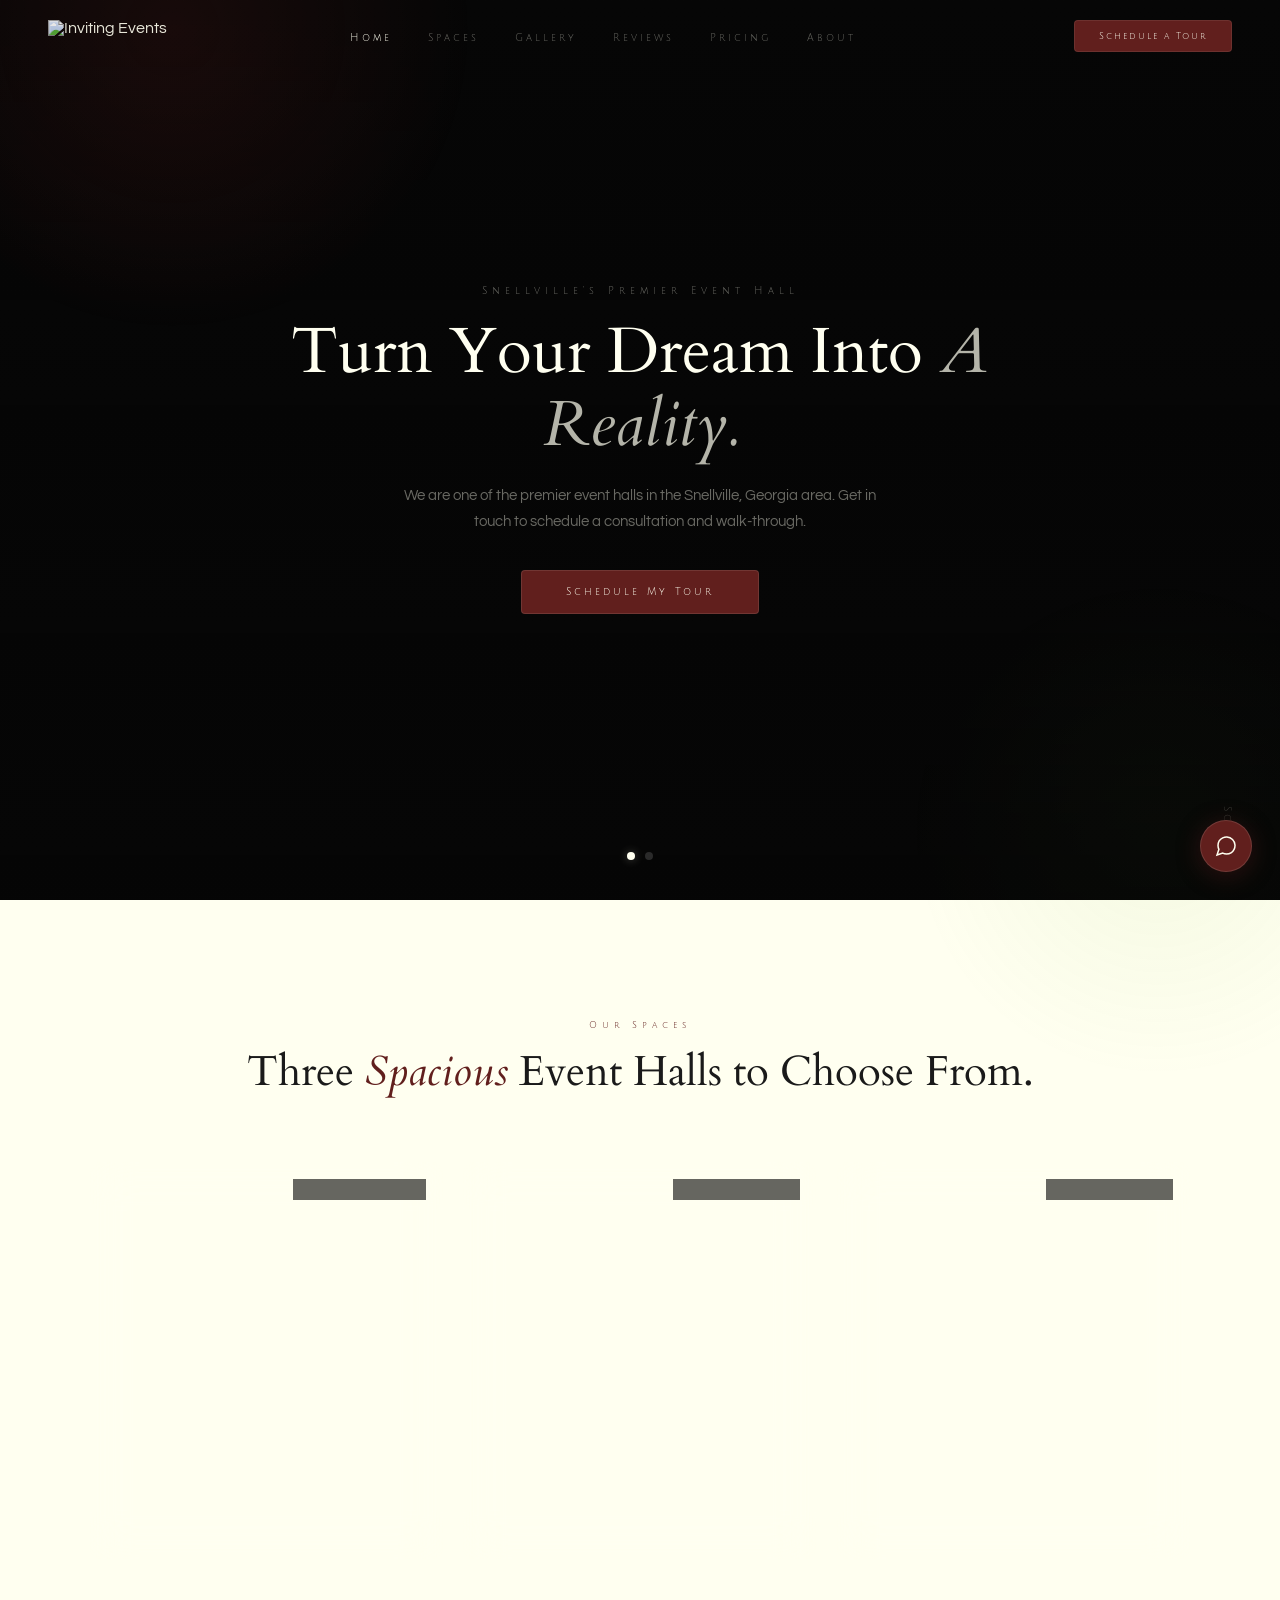
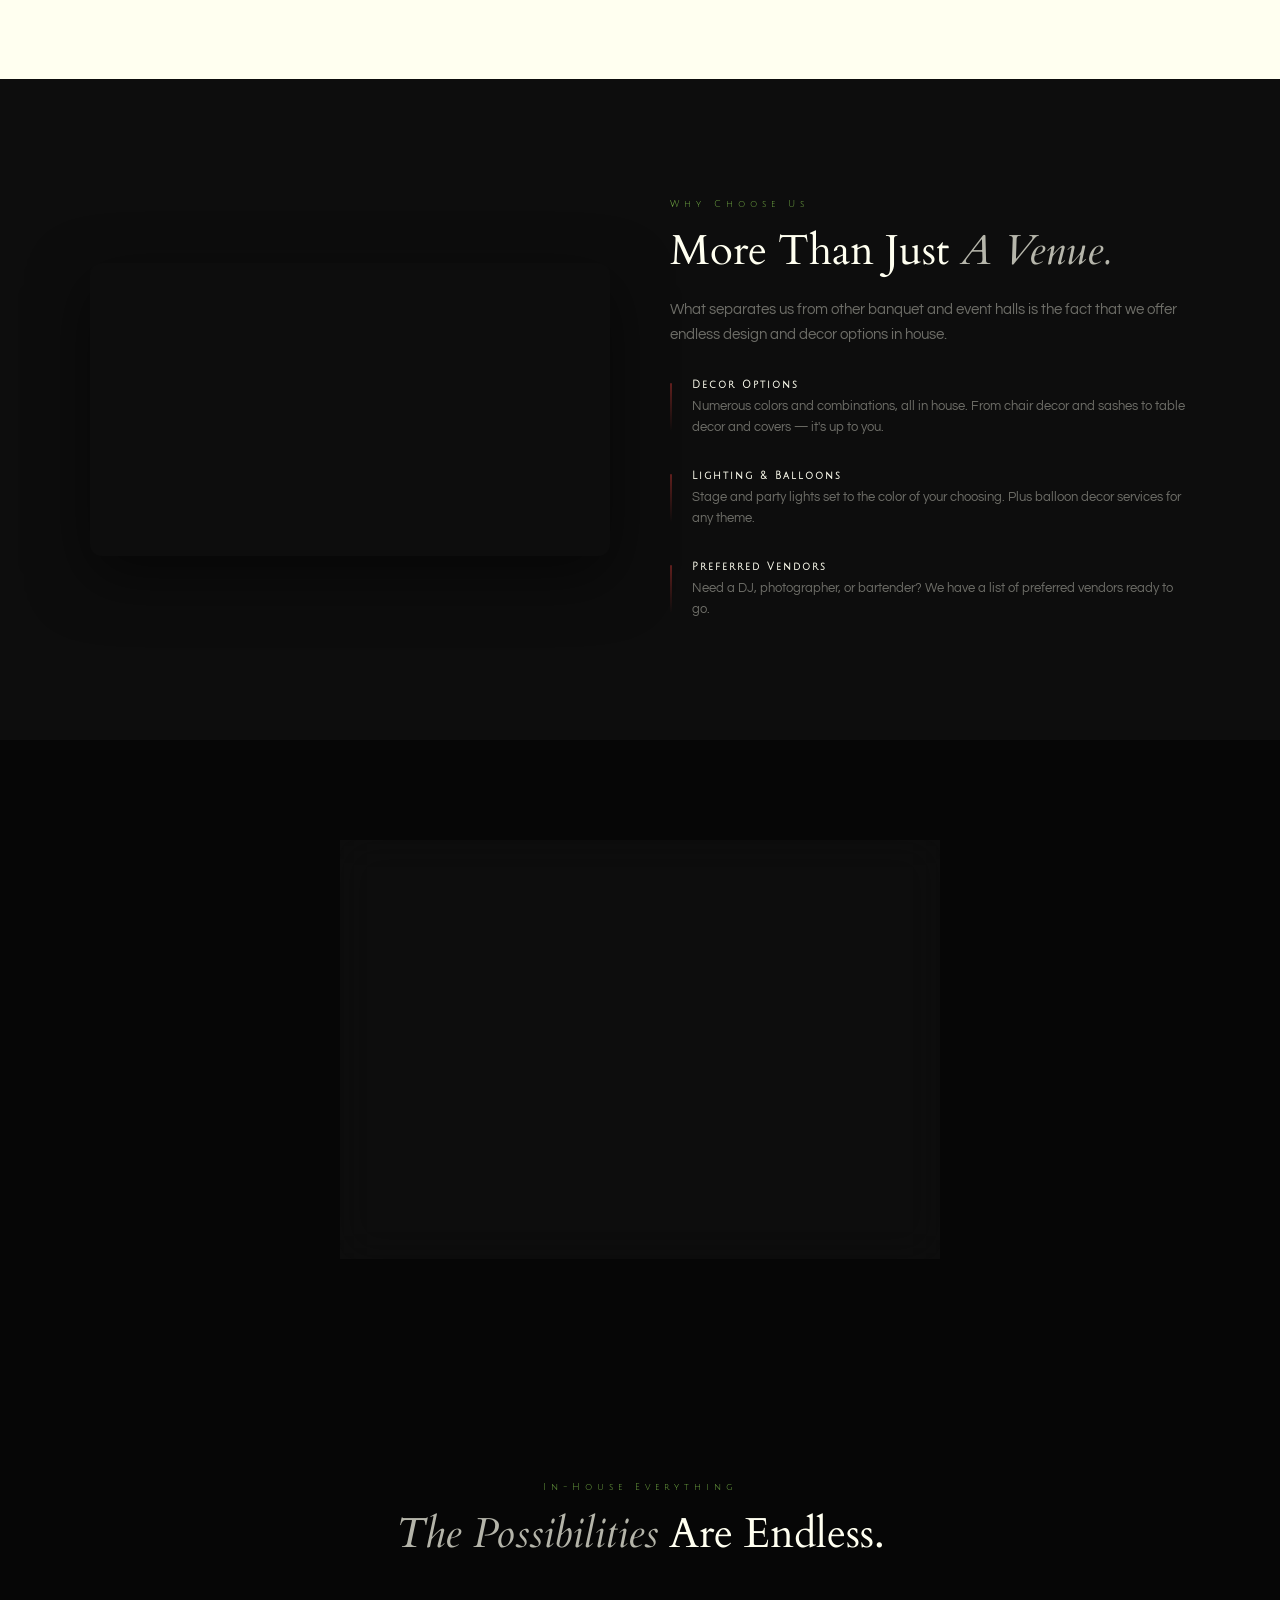
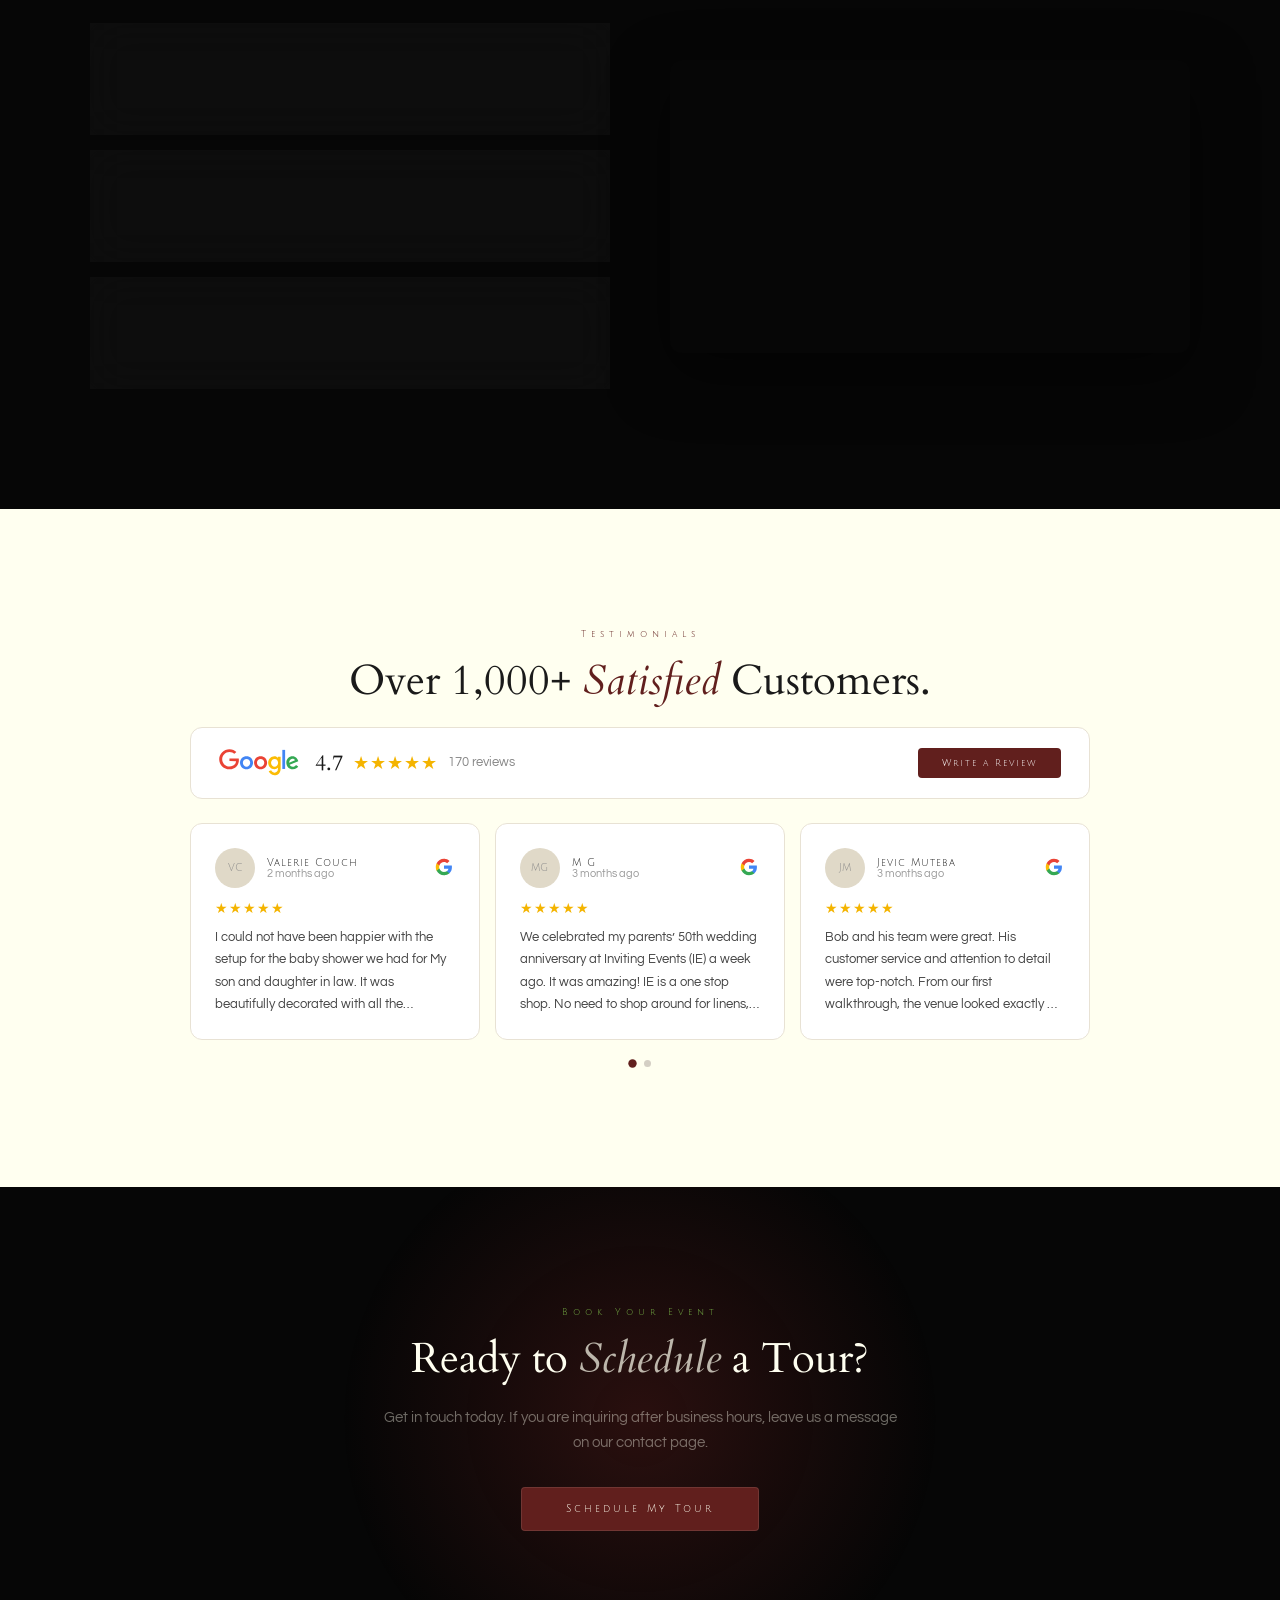
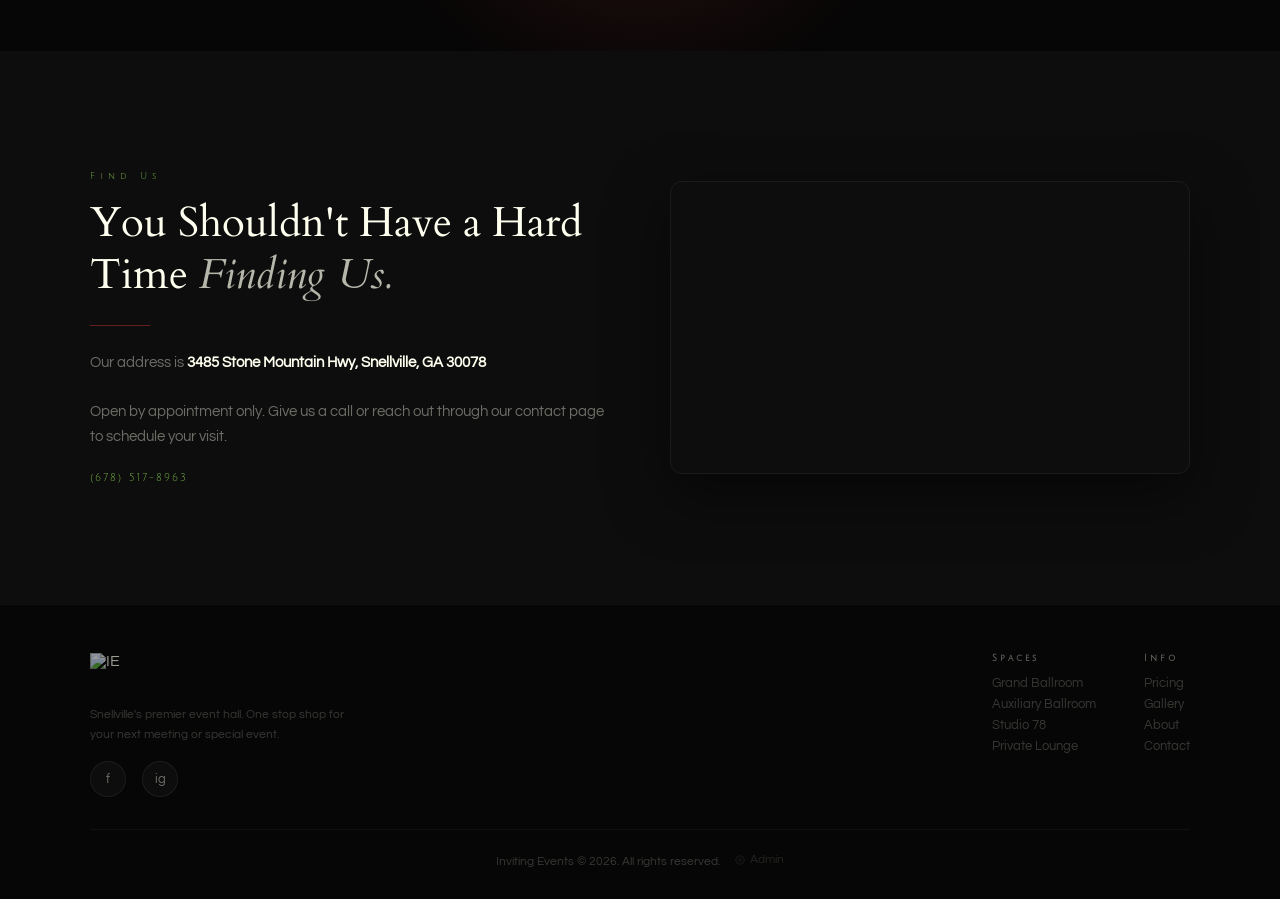
==== commit e566a666: "Add space pages + fix mobile nav" ====
--- a/index.html
+++ b/index.html
@@ -403,7 +403,7 @@
       
     </div>
   </div>
-  <div class="footer-bottom">Inviting Events &copy; 2026. All rights reserved. <a href="/admin/" style="opacity:0.6;display:inline-flex;align-items:center;gap:5px;margin-left:12px;transition:opacity 0.3s" onmouseover="this.style.opacity=1" onmouseout="this.style.opacity=0.6"><svg width="10" height="10" viewBox="0 0 24 24" fill="none" stroke="currentColor" stroke-width="1.5"><path d="M12 15a3 3 0 1 0 0-6 3 3 0 0 0 0 6z"/><path d="M19.4 15a1.65 1.65 0 0 0 .33 1.82l.06.06a2 2 0 0 1-2.83 2.83l-.06-.06a1.65 1.65 0 0 0-1.82-.33 1.65 1.65 0 0 0-1 1.51V21a2 2 0 0 1-4 0v-.09A1.65 1.65 0 0 0 9 19.4a1.65 1.65 0 0 0-1.82.33l-.06.06a2 2 0 0 1-2.83-2.83l.06-.06A1.65 1.65 0 0 0 4.68 15a1.65 1.65 0 0 0-1.51-1H3a2 2 0 0 1 0-4h.09A1.65 1.65 0 0 0 4.6 9a1.65 1.65 0 0 0-.33-1.82l-.06-.06a2 2 0 0 1 2.83-2.83l.06.06A1.65 1.65 0 0 0 9 4.68a1.65 1.65 0 0 0 1-1.51V3a2 2 0 0 1 4 0v.09a1.65 1.65 0 0 0 1 1.51 1.65 1.65 0 0 0 1.82-.33l.06-.06a2 2 0 0 1 2.83 2.83l-.06.06A1.65 1.65 0 0 0 19.4 9a1.65 1.65 0 0 0 1.51 1H21a2 2 0 0 1 0 4h-.09a1.65 1.65 0 0 0-1.51 1z"/></svg>Admin</a> </div>
+  <div class="footer-bottom">Inviting Events &copy; 2026. All rights reserved. <a href="/admin/" style="opacity:0.6;display:inline-flex;align-items:center;gap:5px;margin-left:12px;transition:opacity 0.3s" onmouseover="this.style.opacity=1" onmouseout="this.style.opacity=0.6"><svg width="10" height="10" viewBox="0 0 24 24" fill="none" stroke="currentColor" stroke-width="1.5"><path d="M12 15a3 3 0 1 0 0-6 3 3 0 0 0 0 6z"/><path d="M19.4 15a1.65 1.65 0 0 0 .33 1.82l.06.06a2 2 0 0 1-2.83 2.83l-.06-.06a1.65 1.65 0 0 0-1.82-.33 1.65 1.65 0 0 0-1 1.51V21a2 2 0 0 1-4 0v-.09A1.65 1.65 0 0 0 9 19.4a1.65 1.65 0 0 0-1.82.33l-.06.06a2 2 0 0 1-2.83-2.83l.06-.06A1.65 1.65 0 0 0 4.68 15a1.65 1.65 0 0 0-1.51-1H3a2 2 0 0 1 0-4h.09A1.65 1.65 0 0 0 4.6 9a1.65 1.65 0 0 0-.33-1.82l-.06-.06a2 2 0 0 1 2.83-2.83l.06.06A1.65 1.65 0 0 0 9 4.68a1.65 1.65 0 0 0 1-1.51V3a2 2 0 0 1 4 0v.09a1.65 1.65 0 0 0 1 1.51 1.65 1.65 0 0 0 1.82-.33l.06-.06a2 2 0 0 1 2.83 2.83l-.06.06A1.65 1.65 0 0 0 19.4 9a1.65 1.65 0 0 0 1.51 1H21a2 2 0 0 1 0 4h-.09a1.65 1.65 0 0 0-1.51 1z"/></svg>Admin</a>  </div>
 </footer>
 
 <script src="/assets/js/global.js"></script>
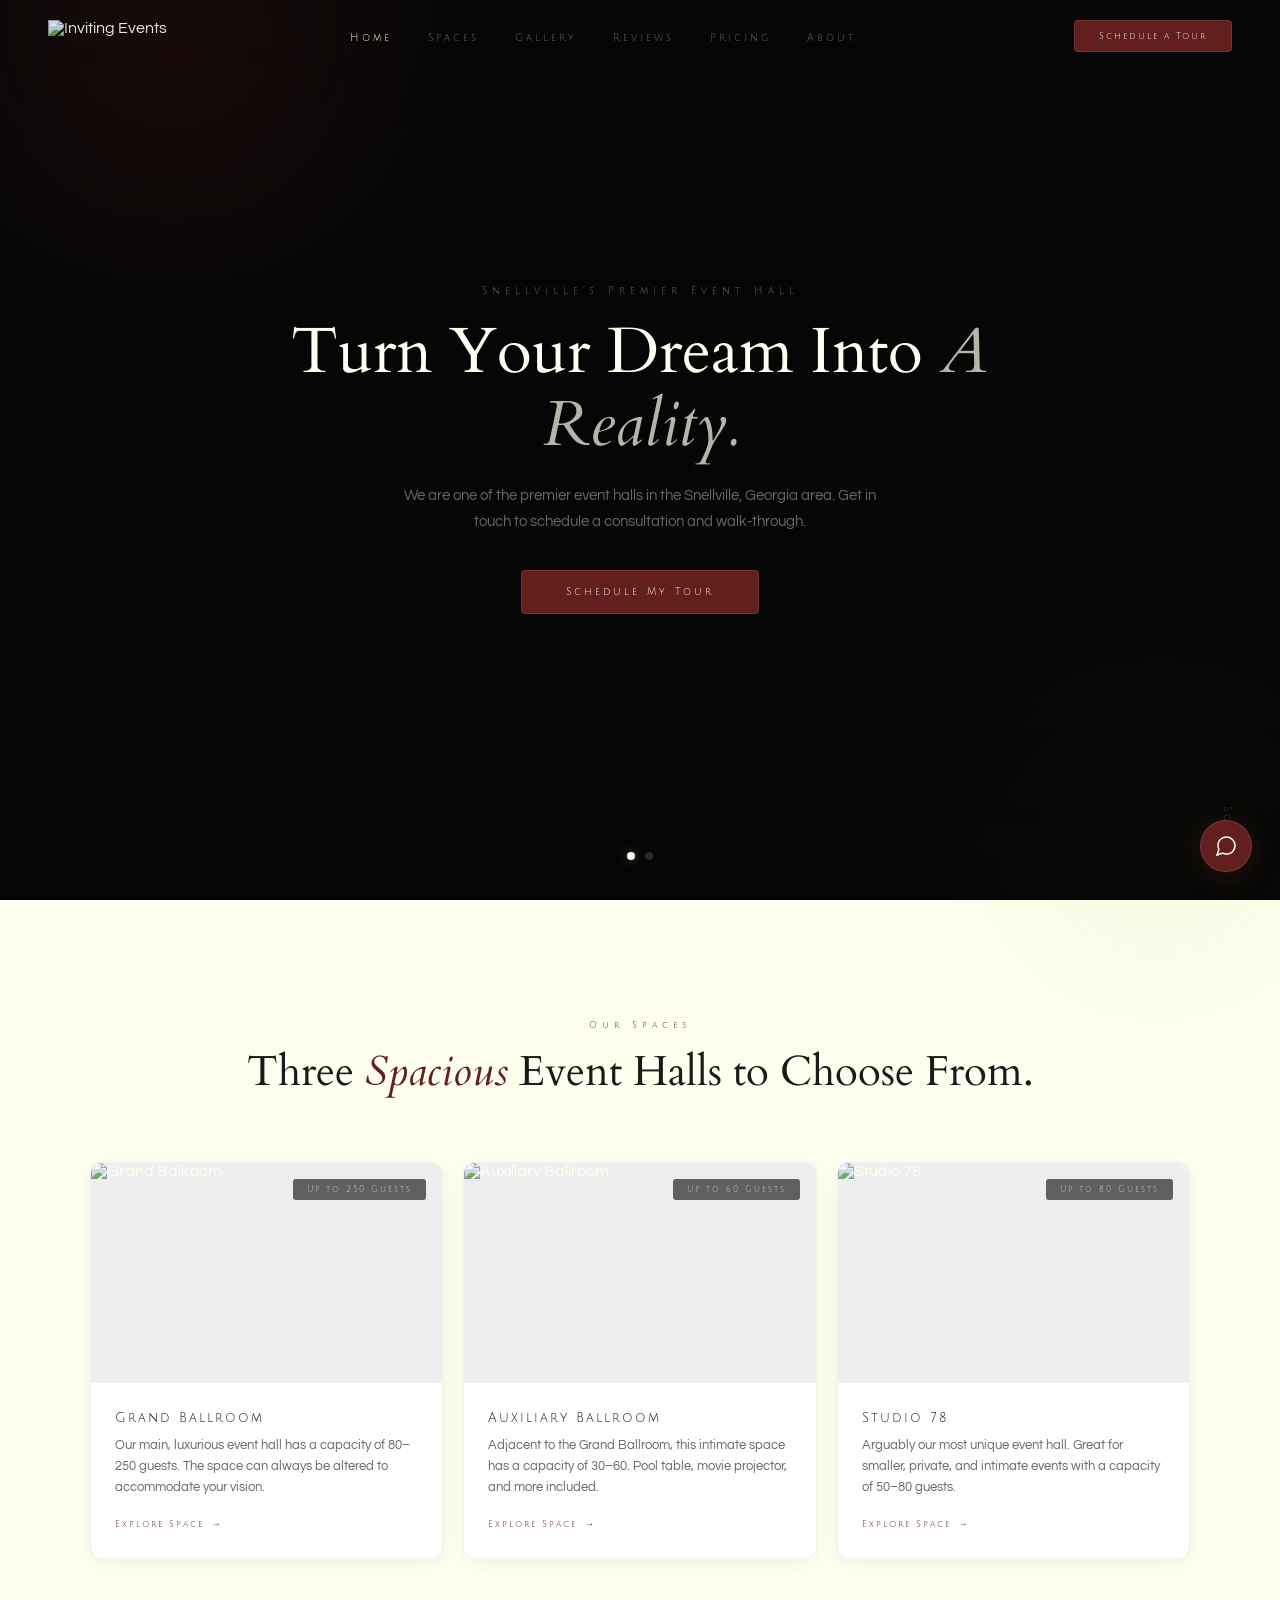
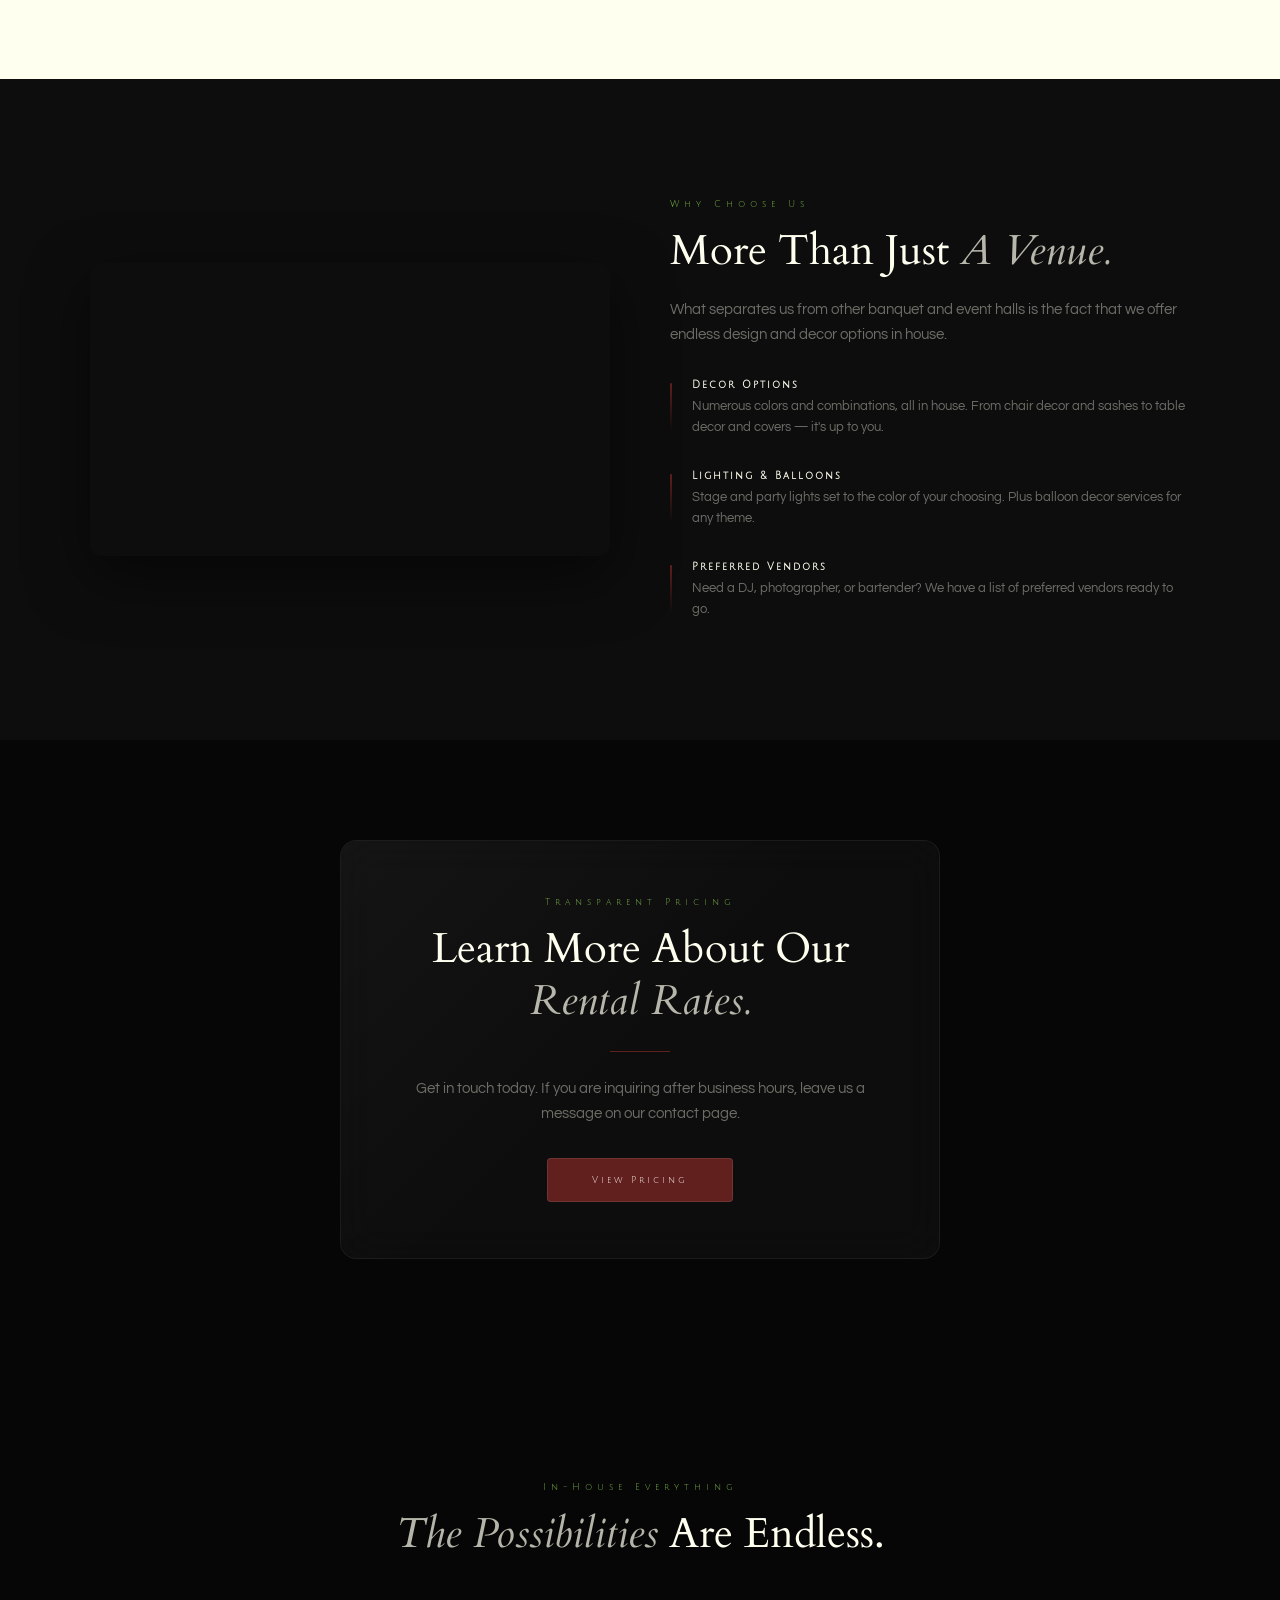
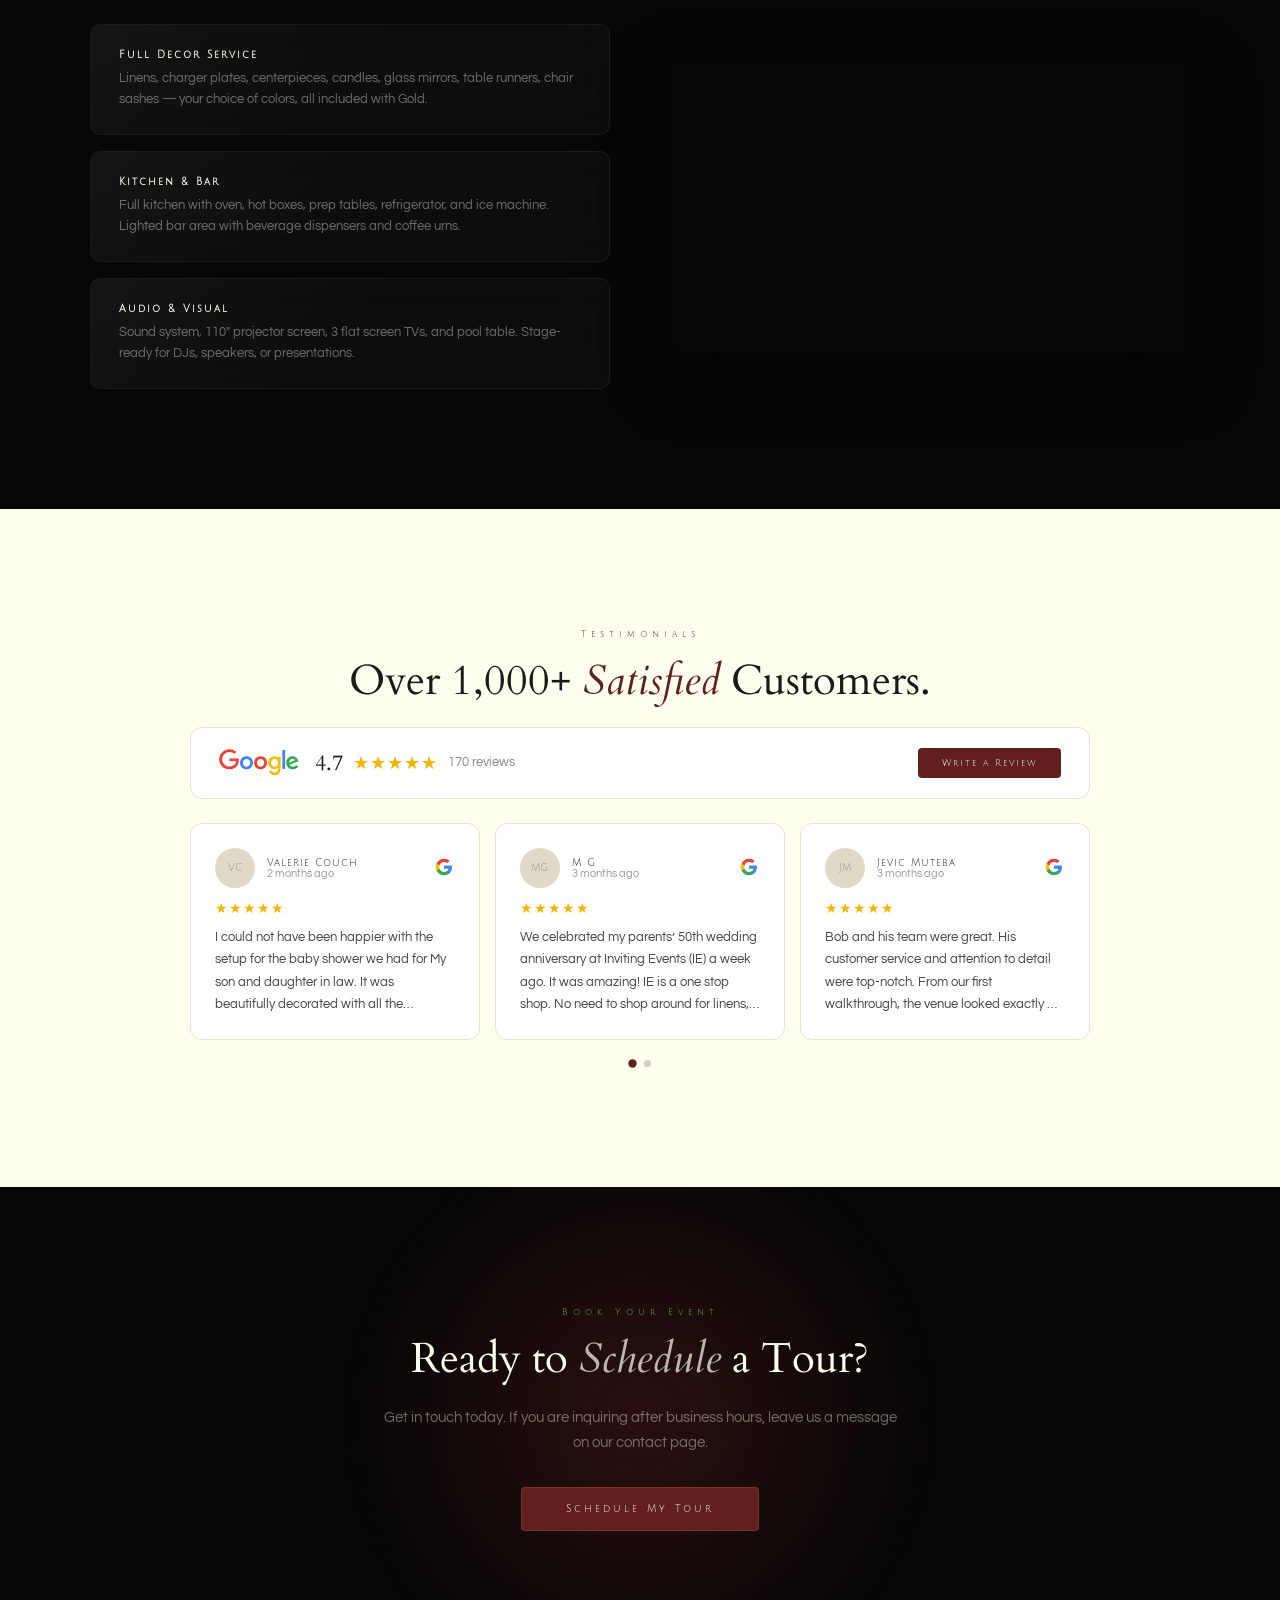
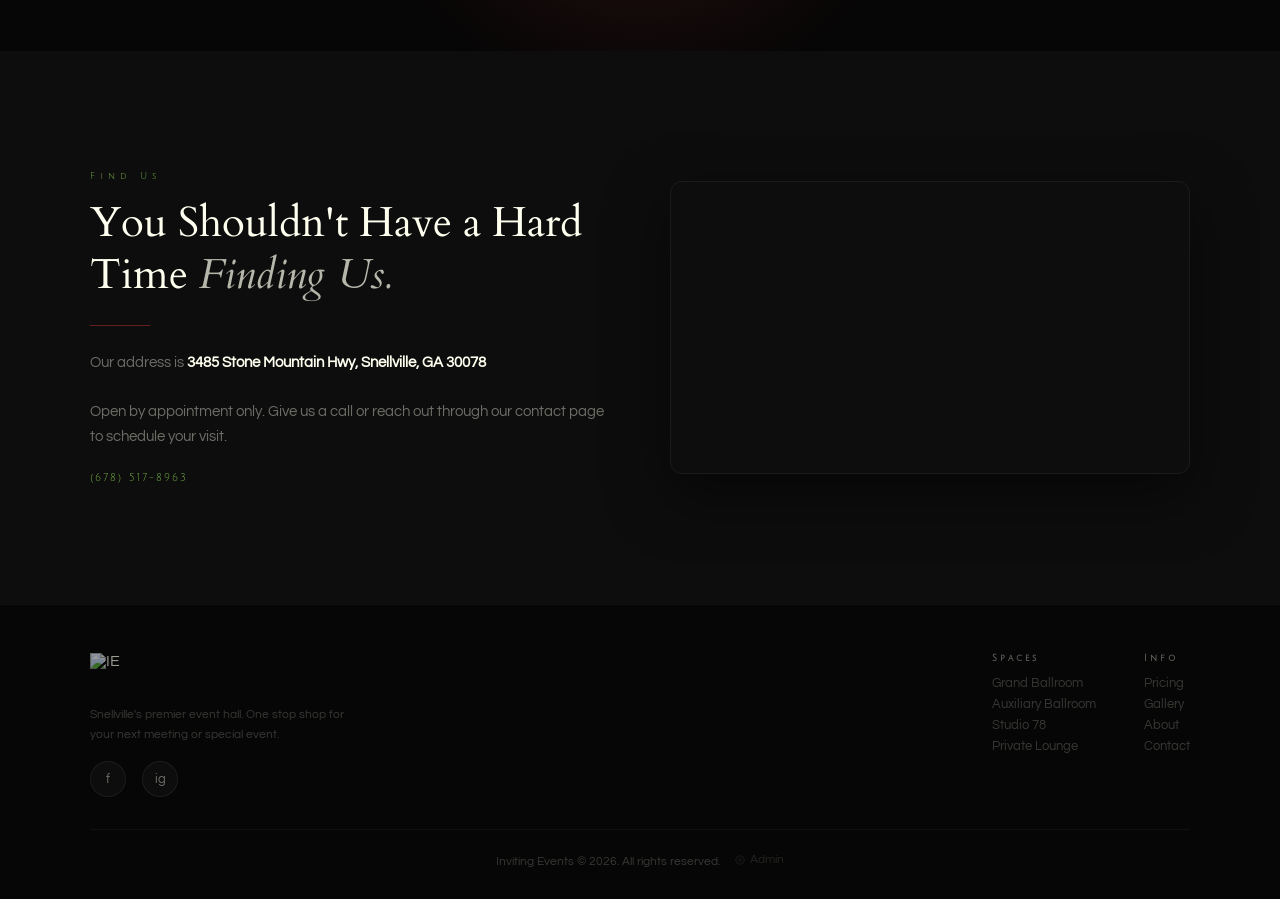
==== commit ce5452d4: "Add space pages + fix mobile nav jank" ====
--- a/index.html
+++ b/index.html
@@ -403,7 +403,7 @@
       
     </div>
   </div>
-  <div class="footer-bottom">Inviting Events &copy; 2026. All rights reserved. <a href="/admin/" style="opacity:0.6;display:inline-flex;align-items:center;gap:5px;margin-left:12px;transition:opacity 0.3s" onmouseover="this.style.opacity=1" onmouseout="this.style.opacity=0.6"><svg width="10" height="10" viewBox="0 0 24 24" fill="none" stroke="currentColor" stroke-width="1.5"><path d="M12 15a3 3 0 1 0 0-6 3 3 0 0 0 0 6z"/><path d="M19.4 15a1.65 1.65 0 0 0 .33 1.82l.06.06a2 2 0 0 1-2.83 2.83l-.06-.06a1.65 1.65 0 0 0-1.82-.33 1.65 1.65 0 0 0-1 1.51V21a2 2 0 0 1-4 0v-.09A1.65 1.65 0 0 0 9 19.4a1.65 1.65 0 0 0-1.82.33l-.06.06a2 2 0 0 1-2.83-2.83l.06-.06A1.65 1.65 0 0 0 4.68 15a1.65 1.65 0 0 0-1.51-1H3a2 2 0 0 1 0-4h.09A1.65 1.65 0 0 0 4.6 9a1.65 1.65 0 0 0-.33-1.82l-.06-.06a2 2 0 0 1 2.83-2.83l.06.06A1.65 1.65 0 0 0 9 4.68a1.65 1.65 0 0 0 1-1.51V3a2 2 0 0 1 4 0v.09a1.65 1.65 0 0 0 1 1.51 1.65 1.65 0 0 0 1.82-.33l.06-.06a2 2 0 0 1 2.83 2.83l-.06.06A1.65 1.65 0 0 0 19.4 9a1.65 1.65 0 0 0 1.51 1H21a2 2 0 0 1 0 4h-.09a1.65 1.65 0 0 0-1.51 1z"/></svg>Admin</a>  </div>
+  <div class="footer-bottom">Inviting Events &copy; 2026. All rights reserved. <a href="/admin/" style="opacity:0.6;display:inline-flex;align-items:center;gap:5px;margin-left:12px;transition:opacity 0.3s" onmouseover="this.style.opacity=1" onmouseout="this.style.opacity=0.6"><svg width="10" height="10" viewBox="0 0 24 24" fill="none" stroke="currentColor" stroke-width="1.5"><path d="M12 15a3 3 0 1 0 0-6 3 3 0 0 0 0 6z"/><path d="M19.4 15a1.65 1.65 0 0 0 .33 1.82l.06.06a2 2 0 0 1-2.83 2.83l-.06-.06a1.65 1.65 0 0 0-1.82-.33 1.65 1.65 0 0 0-1 1.51V21a2 2 0 0 1-4 0v-.09A1.65 1.65 0 0 0 9 19.4a1.65 1.65 0 0 0-1.82.33l-.06.06a2 2 0 0 1-2.83-2.83l.06-.06A1.65 1.65 0 0 0 4.68 15a1.65 1.65 0 0 0-1.51-1H3a2 2 0 0 1 0-4h.09A1.65 1.65 0 0 0 4.6 9a1.65 1.65 0 0 0-.33-1.82l-.06-.06a2 2 0 0 1 2.83-2.83l.06.06A1.65 1.65 0 0 0 9 4.68a1.65 1.65 0 0 0 1-1.51V3a2 2 0 0 1 4 0v.09a1.65 1.65 0 0 0 1 1.51 1.65 1.65 0 0 0 1.82-.33l.06-.06a2 2 0 0 1 2.83 2.83l-.06.06A1.65 1.65 0 0 0 19.4 9a1.65 1.65 0 0 0 1.51 1H21a2 2 0 0 1 0 4h-.09a1.65 1.65 0 0 0-1.51 1z"/></svg>Admin</a>   </div>
 </footer>
 
 <script src="/assets/js/global.js"></script>
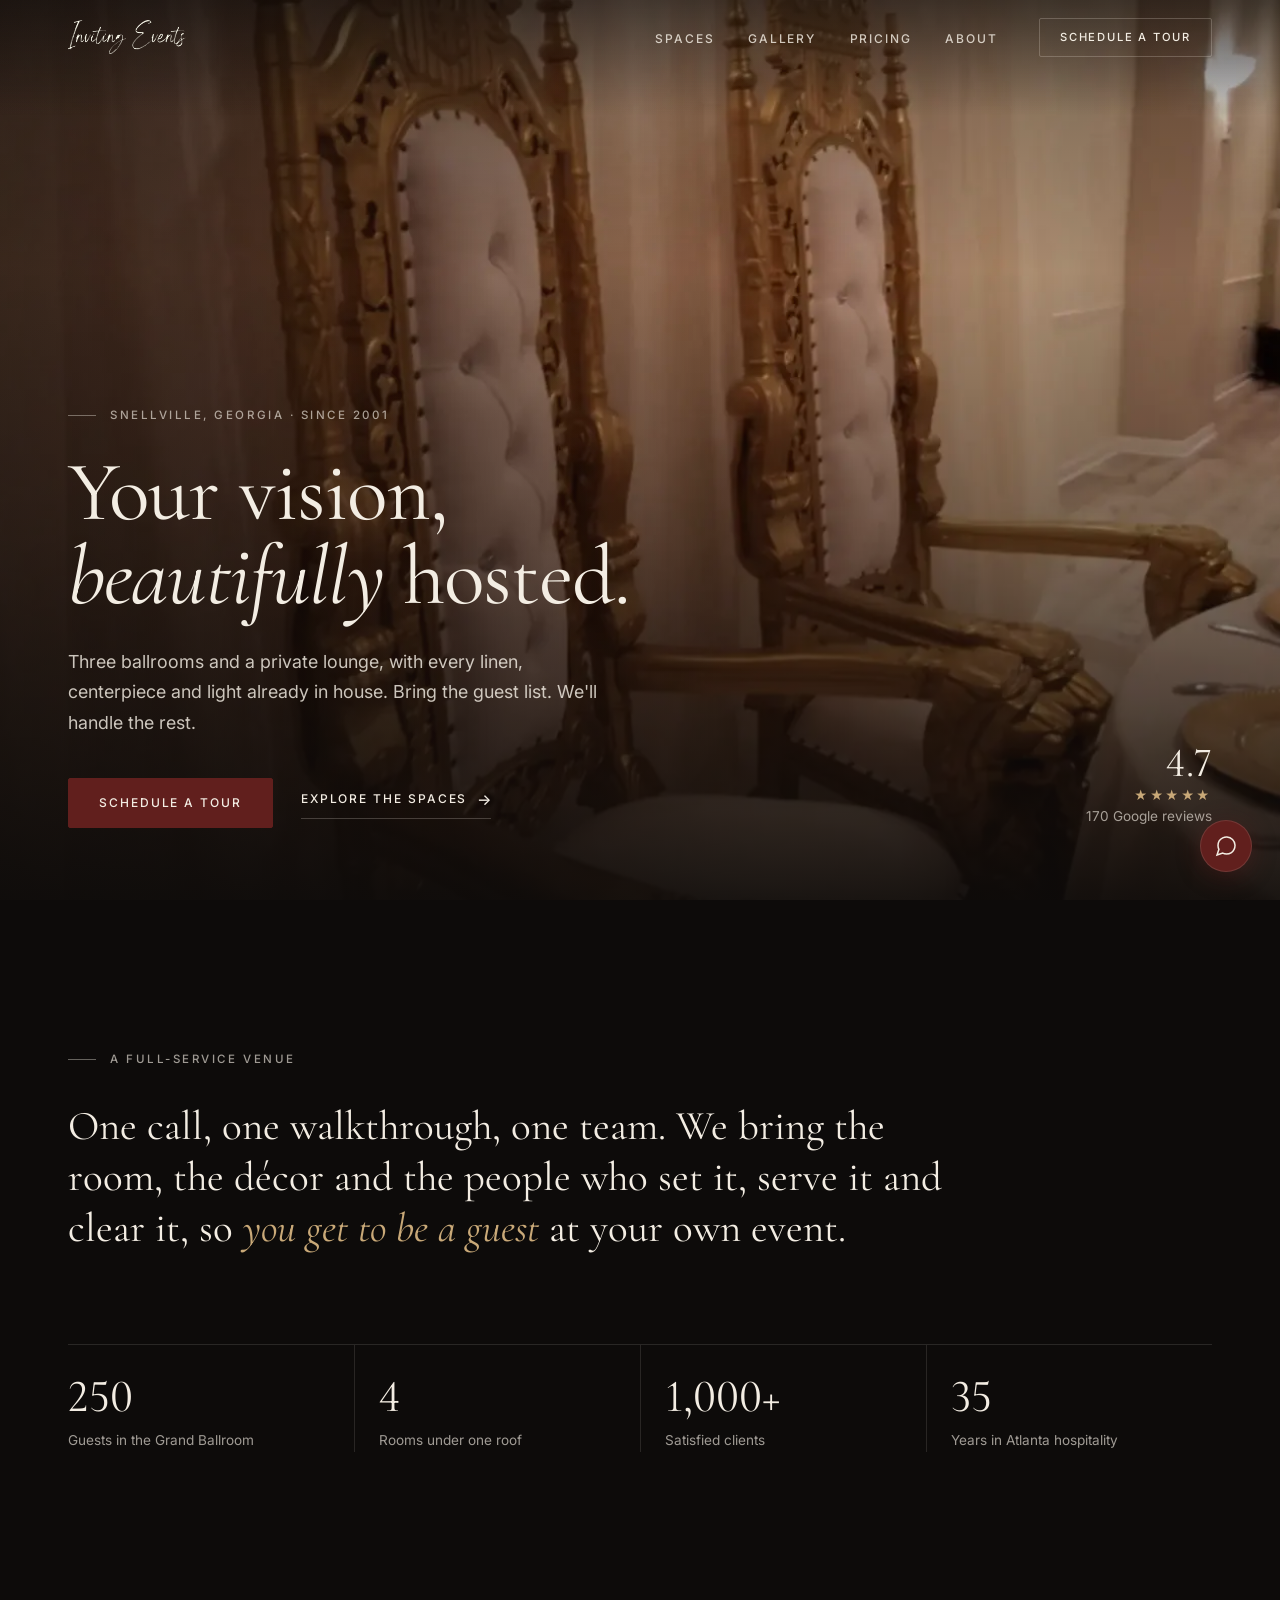
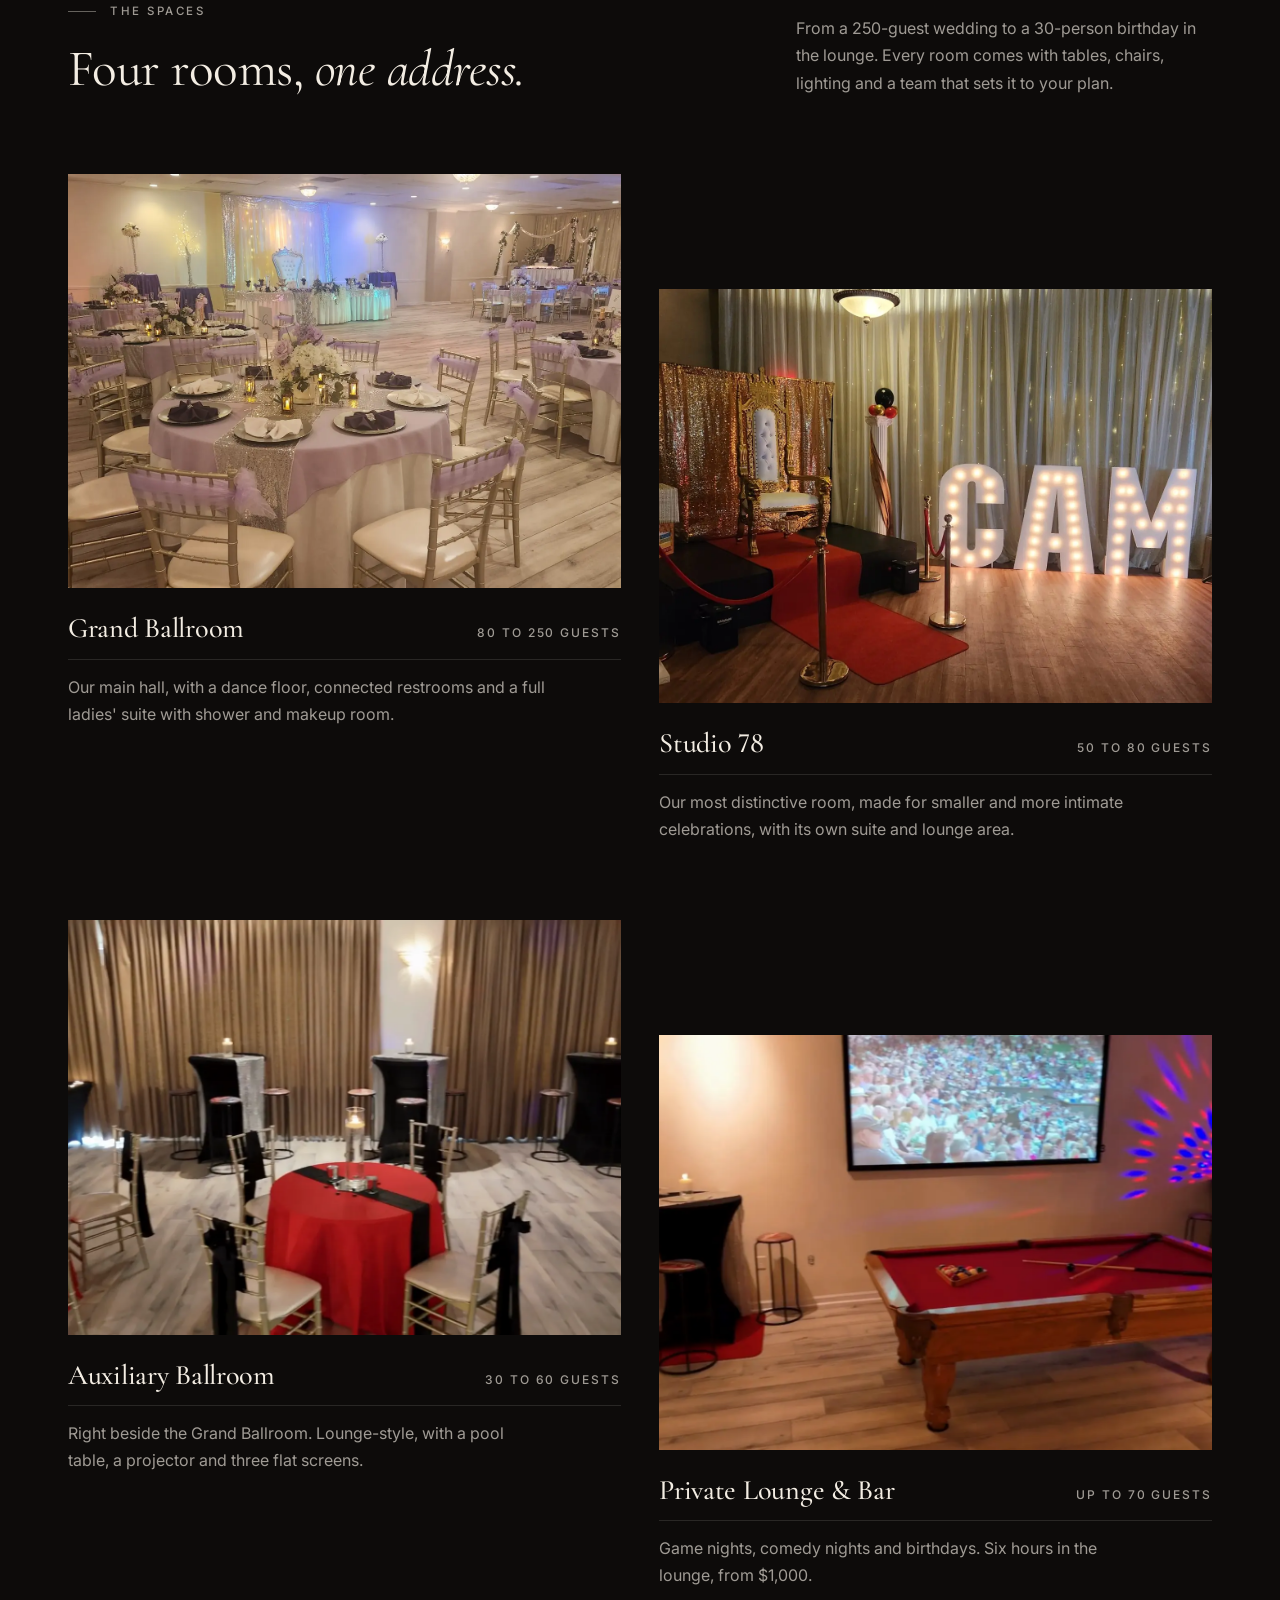
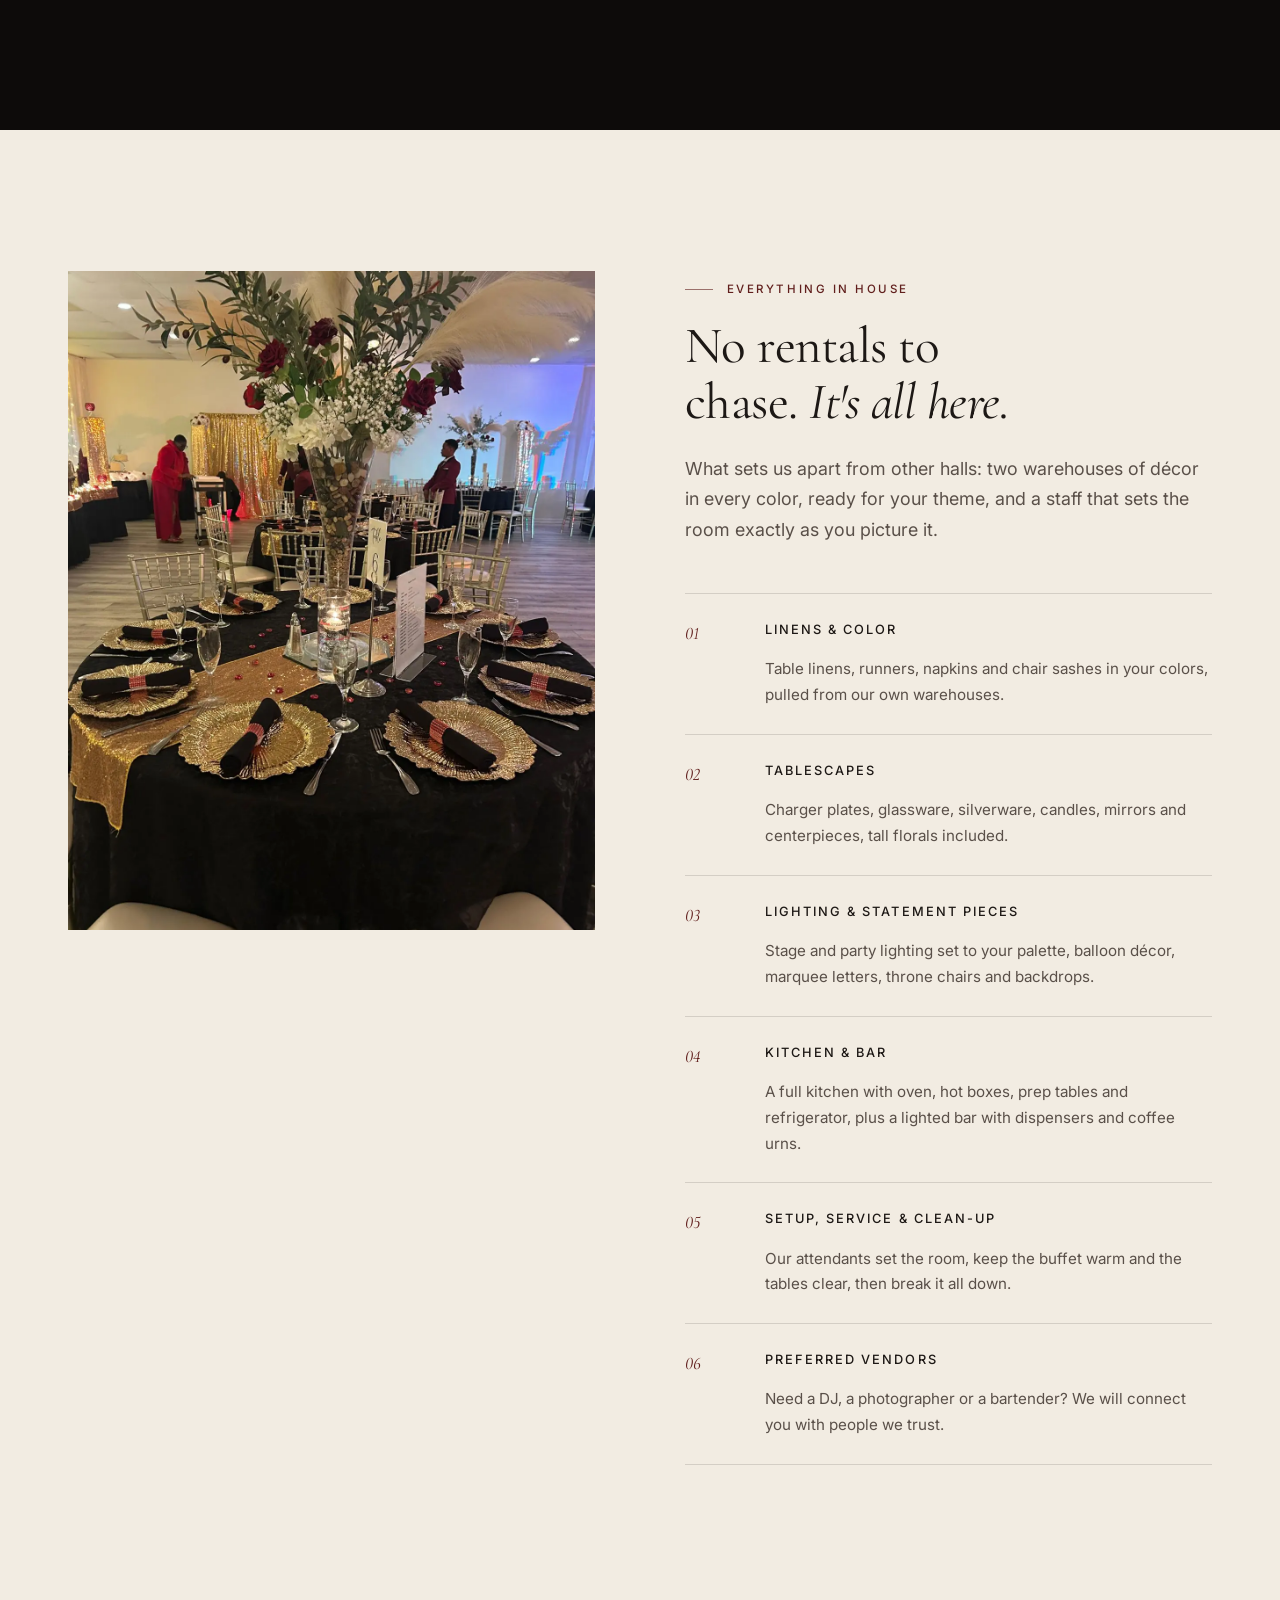
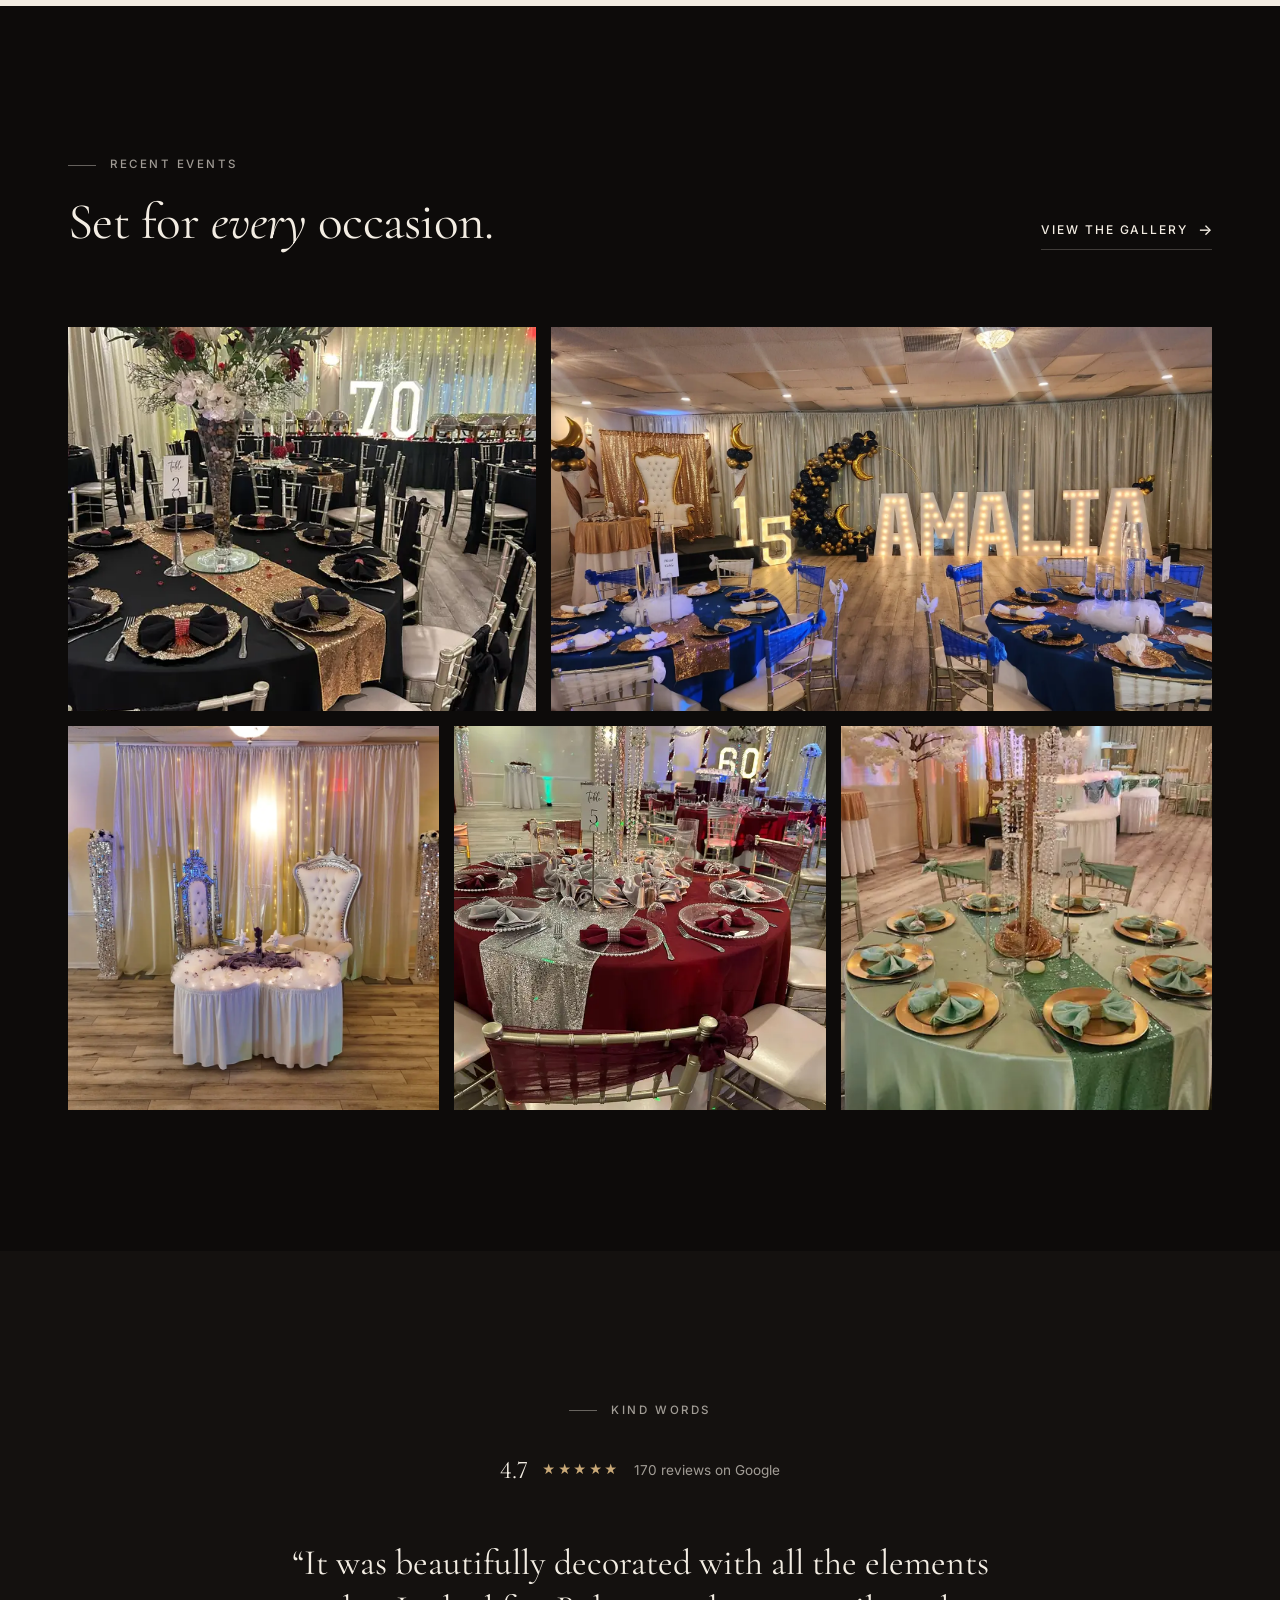
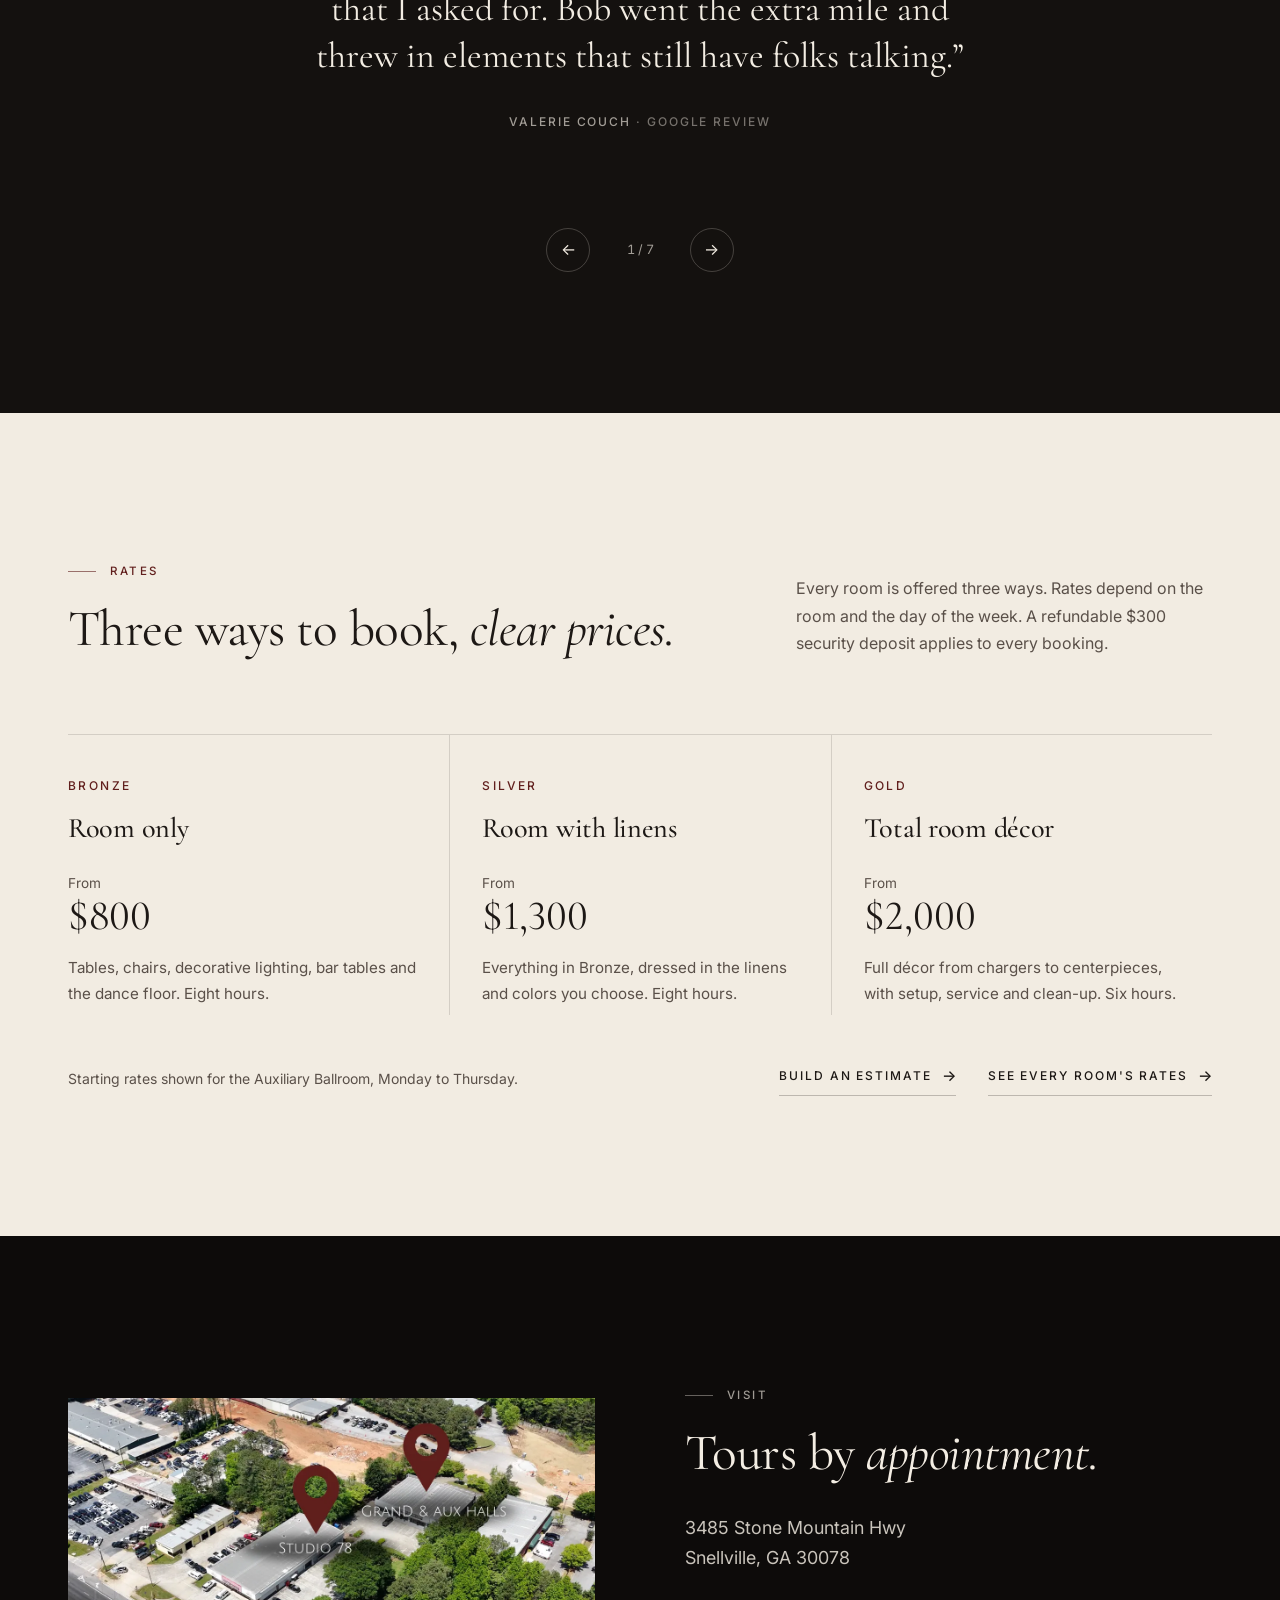
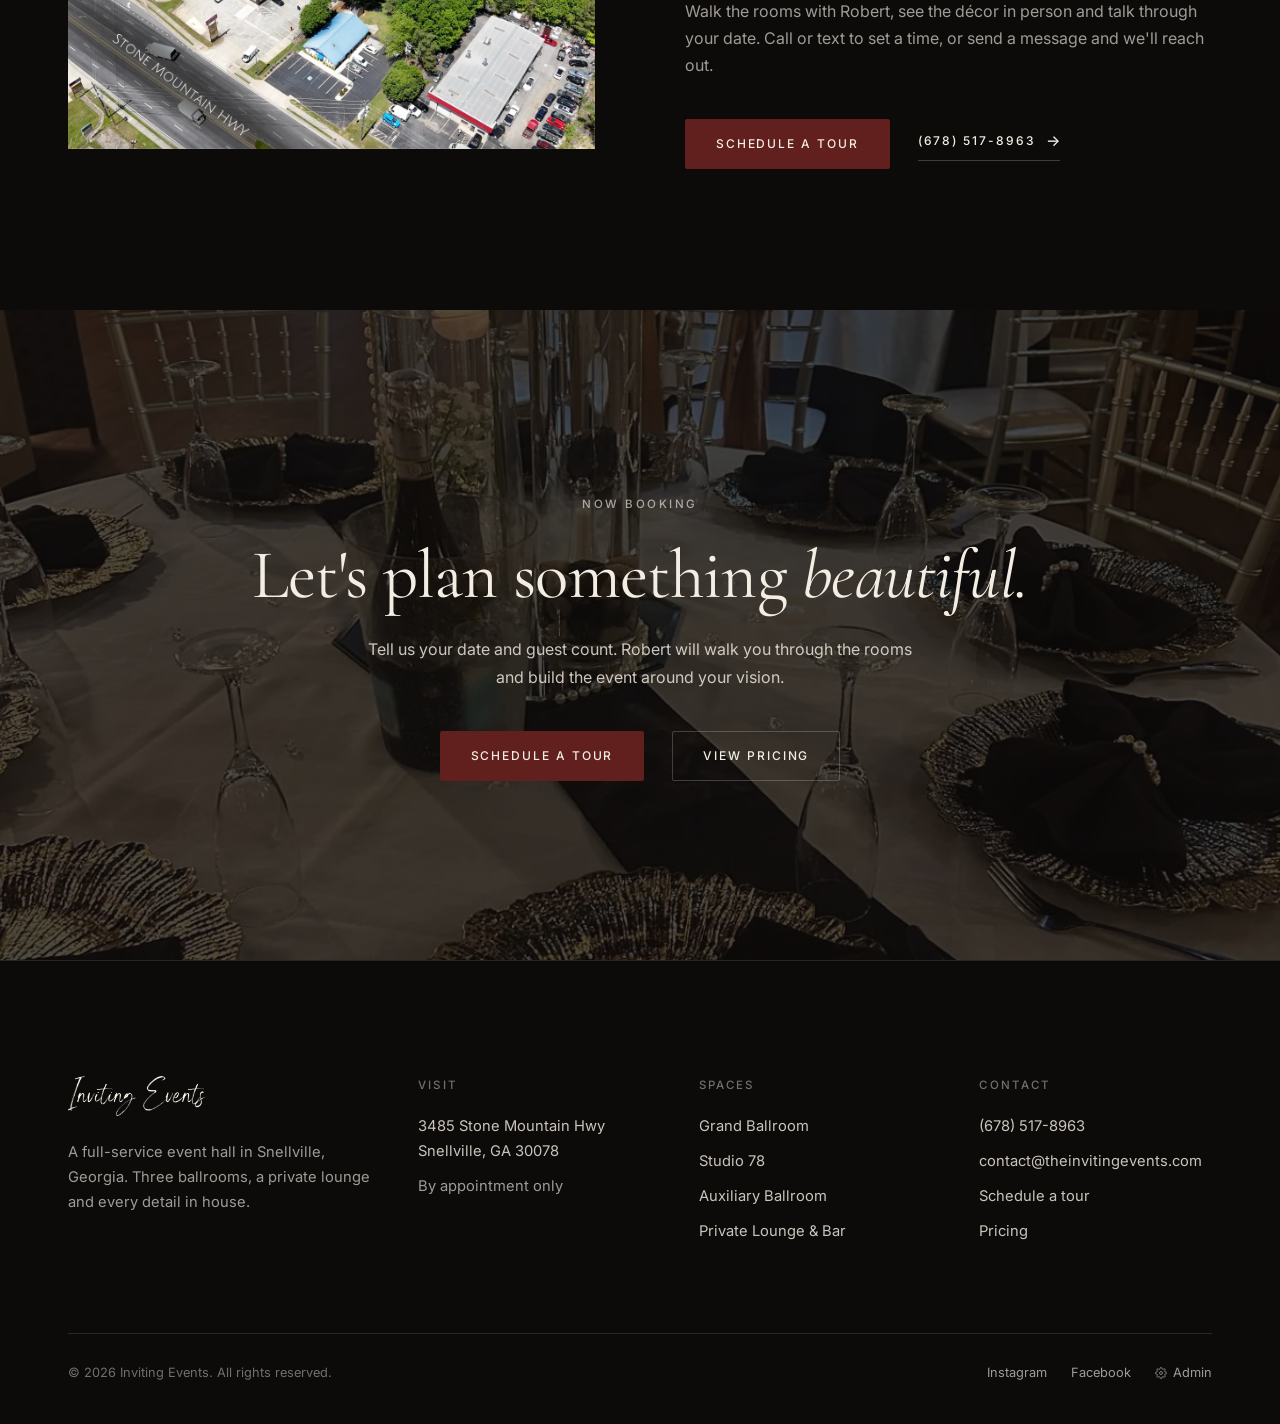
==== commit 40a957ba: "Redesign site and move all media off WordPress New design system (Cormorant Garamond and Inter, warm" ====
--- a/index.html
+++ b/index.html
@@ -1,485 +1,386 @@
 <!DOCTYPE html>
-<html lang="en">
+<html lang="en" class="no-js">
 <head>
 <meta charset="UTF-8">
-<meta name="viewport" content="width=device-width, initial-scale=1.0">
-<title>Inviting Events — Snellville's Premier Event Hall</title>
-<meta name="description" content="Inviting Events is the premier event hall in Snellville, GA. Three spacious ballrooms, full decor service, and over 1000+ satisfied customers. Schedule a tour today.">
-<link rel="icon" type="image/png" href="/assets/images/favicon.png">
+<meta name="viewport" content="width=device-width, initial-scale=1">
+<title>Inviting Events | Event Hall in Snellville, GA</title>
+<meta name="description" content="Three ballrooms and a private lounge in Snellville, Georgia, with linens, décor, lighting, setup and service all in house. Weddings, birthdays, showers and corporate events for up to 250 guests.">
 <link rel="canonical" href="https://theinvitingevents.com/">
-<link href="https://fonts.googleapis.com/css2?family=Cardo:ital,wght@0,400;0,700;1,400&family=Julius+Sans+One&family=Questrial&display=swap" rel="stylesheet">
+<meta property="og:type" content="website">
+<meta property="og:title" content="Inviting Events | Event Hall in Snellville, GA">
+<meta property="og:description" content="Three ballrooms and a private lounge, with every linen, centerpiece and light in house.">
+<meta property="og:image" content="https://theinvitingevents.com/assets/media/brand/og.jpg">
+<meta property="og:url" content="https://theinvitingevents.com/">
+<meta name="theme-color" content="#0d0b0a">
+<link rel="icon" type="image/png" sizes="32x32" href="/assets/media/brand/favicon-32.png">
+<link rel="apple-touch-icon" href="/assets/media/brand/apple-touch-icon.png">
+<link rel="preconnect" href="https://fonts.googleapis.com">
+<link rel="preconnect" href="https://fonts.gstatic.com" crossorigin>
+<link href="https://fonts.googleapis.com/css2?family=Cormorant+Garamond:ital,wght@0,400;0,500;1,400;1,500&family=Inter:wght@400;500&display=swap" rel="stylesheet">
 <link rel="stylesheet" href="/assets/css/global.css">
-<style>
-/* ═══ HOME-SPECIFIC STYLES ═══ */
-
-/* Ambient glow */
-body::before {
-  content:''; position:fixed; top:-30%; left:-10%;
-  width:600px; height:600px;
-  background:radial-gradient(circle, var(--burg-glow) 0%, transparent 70%);
-  pointer-events:none; z-index:0;
-  animation:drift 20s ease-in-out infinite alternate;
+<link rel="preload" as="image" href="/assets/media/photos/hero-poster.webp">
+<script type="application/ld+json">
+{
+  "@context": "https://schema.org",
+  "@type": "EventVenue",
+  "name": "Inviting Events",
+  "url": "https://theinvitingevents.com/",
+  "image": "https://theinvitingevents.com/assets/media/brand/og.jpg",
+  "telephone": "+1-678-517-8963",
+  "email": "contact@theinvitingevents.com",
+  "address": {
+    "@type": "PostalAddress",
+    "streetAddress": "3485 Stone Mountain Hwy",
+    "addressLocality": "Snellville",
+    "addressRegion": "GA",
+    "postalCode": "30078",
+    "addressCountry": "US"
+  },
+  "maximumAttendeeCapacity": 250,
+  "sameAs": ["https://www.facebook.com/invitingevents2/", "https://www.instagram.com/invitingevents/"]
 }
-body::after {
-  content:''; position:fixed; bottom:-20%; right:-10%;
-  width:500px; height:500px;
-  background:radial-gradient(circle, rgba(122,182,72,0.08) 0%, transparent 70%);
-  pointer-events:none; z-index:0;
-  animation:drift 25s ease-in-out infinite alternate-reverse;
-}
-@keyframes drift { 0%{transform:translate(0,0);} 100%{transform:translate(40px,30px);} }
-
-/* Hero */
-.hero{position:relative;height:100vh;min-height:600px;overflow:hidden;}
-.hero-slide{position:absolute;inset:0;opacity:0;transition:opacity 1.2s ease;z-index:1;}
-.hero-slide.active{opacity:1;z-index:2;}
-.hero-slide video{position:absolute;inset:0;width:100%;height:100%;object-fit:cover;}
-.hero-overlay{position:absolute;inset:0;background:linear-gradient(180deg,rgba(6,6,6,0.5) 0%,rgba(6,6,6,0.3) 40%,rgba(6,6,6,0.7) 100%);z-index:1;}
-.hero-content{position:relative;z-index:2;height:100%;display:flex;flex-direction:column;justify-content:center;align-items:center;text-align:center;padding:0 24px;}
-.hero-tag{font-family:var(--sub);font-size:0.6rem;letter-spacing:5px;color:var(--cream40);margin-bottom:20px;}
-.hero h1{font-family:var(--h);font-size:clamp(2.2rem,5vw,4rem);font-weight:400;color:var(--cream);line-height:1.15;margin-bottom:20px;max-width:700px;}
-.hero h1 em{font-style:italic;color:var(--cream70);}
-.hero p{font-size:0.95rem;color:var(--cream40);max-width:500px;line-height:1.7;margin-bottom:36px;}
-.hero-dots{position:absolute;bottom:40px;left:50%;transform:translateX(-50%);z-index:3;display:flex;gap:10px;}
-.hero-dot{width:8px;height:8px;border-radius:50%;background:rgba(255,255,255,0.15);cursor:pointer;transition:all 0.3s;}
-.hero-dot.active{background:var(--cream);box-shadow:0 0 10px rgba(255,255,240,0.3);}
-.hero-scroll{position:absolute;bottom:40px;right:48px;z-index:3;writing-mode:vertical-rl;font-size:0.6rem;letter-spacing:3px;color:var(--cream20);font-family:var(--sub);}
-
-/* Ballroom cards */
-.ballroom-grid{display:grid;grid-template-columns:repeat(3,1fr);gap:20px;}
-.ballroom-card{overflow:hidden;transition:all 0.4s;border-radius:12px;}
-.sec-cream .ballroom-card{background:#fff;border:1px solid rgba(0,0,0,0.06);box-shadow:0 4px 20px rgba(0,0,0,0.06);}
-.sec-cream .ballroom-card:hover{transform:translateY(-4px);box-shadow:0 16px 48px rgba(0,0,0,0.12);}
-.card-media{position:relative;height:220px;overflow:hidden;background:#eee;}
-.card-media img{width:100%;height:100%;object-fit:cover;opacity:0.9;transition:all 0.5s;}
-.ballroom-card:hover .card-media img{opacity:1;transform:scale(1.03);}
-.card-badge{position:absolute;top:16px;right:16px;font-family:var(--sub);font-size:0.5rem;letter-spacing:2px;background:rgba(0,0,0,0.6);backdrop-filter:blur(8px);padding:6px 14px;border-radius:3px;color:var(--cream70);}
-.card-body{padding:28px 24px;}
-.sec-cream .card-name{font-family:var(--sub);font-size:0.8rem;letter-spacing:2px;color:#1a1a1a;margin-bottom:10px;}
-.sec-cream .card-desc{font-size:0.82rem;color:#666;line-height:1.6;margin-bottom:16px;}
-.sec-cream .btn-secondary{color:var(--burgundy);}
-.sec-cream .btn-secondary:hover{color:#1a1a1a;}
-.card-name{font-family:var(--sub);font-size:0.8rem;letter-spacing:2px;color:var(--cream);margin-bottom:10px;}
-.card-desc{font-size:0.82rem;color:var(--cream40);line-height:1.6;margin-bottom:16px;}
-
-/* Showcase */
-.showcase-grid{display:grid;grid-template-columns:1fr 1fr;gap:60px;align-items:center;}
-.showcase-video{border-radius:12px;overflow:hidden;aspect-ratio:16/9;box-shadow:0 20px 60px rgba(0,0,0,0.5);}
-.showcase-video iframe{width:100%;height:100%;border:none;}
-.showcase-features{display:flex;flex-direction:column;gap:32px;margin-top:32px;}
-.feat{display:flex;gap:20px;align-items:flex-start;}
-.feat-line{width:2px;flex-shrink:0;min-height:48px;background:linear-gradient(180deg,var(--burgundy),transparent);border-radius:1px;margin-top:4px;}
-.feat h4{font-family:var(--sub);font-size:0.65rem;letter-spacing:2px;color:var(--cream);margin-bottom:6px;}
-.feat p{font-size:0.82rem;color:var(--cream40);line-height:1.6;}
-
-/* Pricing teaser */
-.pricing-glass{display:inline-block;border-radius:16px;padding:56px 64px;max-width:600px;}
-.pricing-glass .sec-tag,.pricing-glass .sec-title,.pricing-glass .sec-text{text-align:center;margin-left:auto;margin-right:auto;}
-.pricing-glass .sec-divider{margin:24px auto;}
-
-/* Decor */
-.decor-grid{display:grid;grid-template-columns:1fr 1fr;gap:60px;align-items:center;}
-.decor-video{border-radius:12px;overflow:hidden;aspect-ratio:16/9;box-shadow:0 20px 60px rgba(0,0,0,0.5);}
-.decor-video iframe{width:100%;height:100%;border:none;}
-.decor-item{border-radius:10px;padding:24px 28px;transition:all 0.3s;}
-.decor-item h4{font-family:var(--sub);font-size:0.65rem;letter-spacing:2px;color:var(--cream);margin-bottom:8px;}
-.decor-item p{font-size:0.82rem;color:var(--cream40);line-height:1.6;}
-
-/* Reviews */
-.review-stats{display:flex;justify-content:center;align-items:center;gap:40px;margin-bottom:48px;}
-.stat-num{font-family:var(--h);font-size:3rem;color:var(--cream);}
-.stat-label{font-size:0.75rem;color:var(--cream40);margin-top:4px;}
-.stat-divider{width:1px;height:48px;background:rgba(255,255,255,0.08);}
-.stars{color:#f4c542;font-size:1.2rem;letter-spacing:2px;margin-bottom:4px;}
-.review-grid{display:grid;grid-template-columns:repeat(3,1fr);gap:16px;text-align:left;}
-.review-card{border-radius:12px;padding:28px 24px;}
-.rc-stars{color:#f4c542;font-size:0.8rem;margin-bottom:12px;letter-spacing:2px;}
-.rc-text{font-size:0.82rem;color:var(--cream40);line-height:1.7;margin-bottom:16px;display:-webkit-box;-webkit-line-clamp:4;-webkit-box-orient:vertical;overflow:hidden;}
-.rc-author{font-family:var(--sub);font-size:0.6rem;letter-spacing:2px;color:var(--cream70);}
-.rc-date{font-size:0.7rem;color:var(--cream20);margin-top:4px;}
-
-/* CTA */
-#cta{text-align:center;padding:120px 48px;overflow:hidden;}
-#cta::before{content:'';position:absolute;top:50%;left:50%;width:600px;height:600px;transform:translate(-50%,-50%);background:radial-gradient(circle,var(--burg-glow),transparent 70%);pointer-events:none;}
-
-/* Location */
-#location{background:var(--surface);}
-.loc-grid{display:grid;grid-template-columns:1fr 1fr;gap:60px;align-items:center;}
-.loc-video{border-radius:12px;overflow:hidden;aspect-ratio:16/9;box-shadow:0 20px 60px rgba(0,0,0,0.5);border:1px solid var(--glass-b);}
-.loc-video iframe{width:100%;height:100%;border:none;}
-
-/* Mobile overrides */
-@media(max-width:900px){
-  .hero h1{font-size:2.2rem;max-width:90%;}
-  .hero p{font-size:0.88rem;max-width:85%;}
-  .hero-scroll{display:none;}
-  .ballroom-grid,.review-grid{grid-template-columns:1fr;}
-  .showcase-grid,.decor-grid,.loc-grid{grid-template-columns:1fr;gap:36px;}
-  .review-stats{flex-wrap:wrap;gap:20px;}
-  .stat-divider{display:none;}
-  .pricing-glass{padding:40px 24px;width:100%;}
-  .card-media{height:200px;}
-}
-@media(max-width:480px){
-  .hero{min-height:100svh;}
-  .hero h1{font-size:1.8rem;}
-  .hero-dots{bottom:24px;}
-  .card-body{padding:22px 18px;}
-  .card-media{height:180px;}
-  .review-card{padding:22px 18px;}
-  .stat-num{font-size:1.8rem;}
-  #cta{padding:80px 16px;}
-}
-/* Google Reviews Widget */
-.grev{max-width:900px;margin:0 auto;text-align:left;}
-.grev-header{display:flex;align-items:center;justify-content:space-between;padding:20px 28px;background:#fff;border:1px solid #e8e2d4;border-radius:12px;margin-bottom:24px;}
-.grev-left{display:flex;align-items:center;gap:16px;}
-.grev-rating{display:flex;align-items:center;gap:10px;}
-.grev-score{font-family:var(--h);font-size:1.4rem;color:#1a1a1a;}
-.grev-stars{color:#f4b400;font-size:1.1rem;letter-spacing:1px;}
-.grev-count{font-size:0.8rem;color:#888;}
-.grev-write{font-family:var(--sub);font-size:0.55rem;letter-spacing:2px;padding:10px 24px;background:var(--burgundy);color:#fff;border-radius:4px;border:none;transition:all 0.3s;display:inline-block;}
-.grev-write:hover{background:var(--burg-light);box-shadow:0 4px 16px var(--burg-glow);}
-.grev-slider{position:relative;overflow:hidden;}
-.grev-track{display:flex;transition:transform 0.5s cubic-bezier(0.4,0,0.2,1);}
-.grev-card{min-width:calc(33.333% - 10px);margin-right:15px;background:#fff;border:1px solid #e8e2d4;border-radius:12px;padding:24px;box-sizing:border-box;transition:all 0.3s;}
-.grev-card:hover{box-shadow:0 8px 24px rgba(0,0,0,0.08);}
-.grev-card-top{display:flex;align-items:center;gap:12px;margin-bottom:12px;}
-.grev-avatar{width:40px;height:40px;border-radius:50%;background:#e0d9c8;overflow:hidden;flex-shrink:0;}
-.grev-avatar img{width:100%;height:100%;object-fit:cover;}
-.grev-name{font-family:var(--sub);font-size:0.65rem;letter-spacing:1px;color:#1a1a1a;}
-.grev-date{font-size:0.7rem;color:#999;}
-.grev-g{margin-left:auto;width:20px;height:20px;}
-.grev-card-stars{color:#f4b400;font-size:0.85rem;margin-bottom:10px;letter-spacing:1px;}
-.grev-card-text{font-size:0.82rem;color:#444;line-height:1.7;display:-webkit-box;-webkit-line-clamp:4;-webkit-box-orient:vertical;overflow:hidden;}
-.grev-dots{display:flex;justify-content:center;gap:8px;margin-top:20px;}
-.grev-dot{width:7px;height:7px;border-radius:50%;background:#d4cfc4;cursor:pointer;transition:all 0.3s;}
-.grev-dot.active{background:var(--burgundy);transform:scale(1.2);}
-@media(max-width:900px){
-  .grev-card{min-width:calc(50% - 8px);margin-right:15px;}
-  .grev-header{flex-direction:column;gap:16px;text-align:center;}
-  .grev-left{flex-direction:column;}
-}
-@media(max-width:480px){
-  .grev-card{min-width:100%;margin-right:15px;}
-  .grev-header{padding:16px 20px;}
-}
-</style>
+</script>
 </head>
 <body>
 
-<!-- NAV -->
-<nav id="navbar">
-  <a href="/" class="nav-logo"><img src="https://www.theinvitingevents.com/wp-content/uploads/2024/04/inviting-events-logo-cropped-1-1.png" alt="Inviting Events"></a>
-  <button class="nav-toggle" onclick="toggleNav()"><span></span><span></span><span></span></button>
-  <ul class="nav-links">
-    <li><a href="/" class="active">Home</a></li>
-    <li><a href="#ballrooms">Spaces</a></li>
+<header class="nav">
+  <div class="wrap nav__inner">
+    <a href="/" class="nav__logo" aria-label="Inviting Events home"><img src="/assets/media/brand/logo.png" alt="Inviting Events" width="900" height="260"></a>
+    <ul class="nav__links">
+      <li><a href="/#spaces">Spaces</a></li>
+      <li><a href="/gallery/">Gallery</a></li>
+      <li><a href="/pricing/">Pricing</a></li>
+      <li><a href="/about/">About</a></li>
+      <li><a href="/contact/" class="btn btn--line btn--sm">Schedule a tour</a></li>
+    </ul>
+    <button class="nav__toggle" aria-label="Menu" aria-expanded="false" aria-controls="menu"><span></span><span></span></button>
+  </div>
+</header>
+<div class="menu" id="menu">
+  <ul>
+    <li><a href="/">Home</a></li>
+    <li><a href="/#spaces">Spaces <small>4 rooms</small></a></li>
     <li><a href="/gallery/">Gallery</a></li>
-    <li><a href="#reviews">Reviews</a></li>
     <li><a href="/pricing/">Pricing</a></li>
     <li><a href="/about/">About</a></li>
-      <li class="nav-divider"></li>
-    <li class="nav-mobile-cta"><a href="/contact/">Schedule a Tour</a></li>
+    <li><a href="/contact/">Contact</a></li>
   </ul>
-  <a href="/contact/" class="nav-cta">Schedule a Tour</a>
-</nav>
+  <div class="menu__foot">
+    <a href="/contact/" class="btn btn--wine">Schedule a tour</a>
+    <div class="menu__contact"><span>Call or text</span><a href="tel:+16785178963">(678) 517-8963</a></div>
+  </div>
+</div>
+
+<main>
 
 <!-- HERO -->
-<section class="hero" id="hero">
-  <div class="hero-slide active" id="slide0">
-    <video autoplay muted loop playsinline>
-      <source src="https://www.theinvitingevents.com/wp-content/uploads/2024/07/SliderBanner-Images-1440-x-800-px-3.mp4" type="video/mp4">
+<section class="hero">
+  <div class="hero__media">
+    <video data-autoplay autoplay muted loop playsinline preload="auto" poster="/assets/media/photos/hero-poster.webp" aria-hidden="true">
+      <source src="/assets/media/video/hero.mp4" type="video/mp4">
     </video>
-    <div class="hero-overlay"></div>
-    <div class="hero-content">
-      <div class="hero-tag">Snellville's Premier Event Hall</div>
-      <h1>Turn Your Dream Into <em>A Reality.</em></h1>
-      <p>We are one of the premier event halls in the Snellville, Georgia area. Get in touch to schedule a consultation and walk-through.</p>
-      <a href="/contact/" class="btn-primary">Schedule My Tour</a>
-    </div>
-  </div>
-  <div class="hero-slide" id="slide1">
-    <video autoplay muted loop playsinline>
-      <source src="https://www.theinvitingevents.com/wp-content/uploads/2024/07/SliderBanner-aux-update-1440-x-800-px.mp4" type="video/mp4">
-    </video>
-    <div class="hero-overlay"></div>
-    <div class="hero-content">
-      <div class="hero-tag">Private Lounge Experience</div>
-      <h1>Rent Your Own <em>Private Lounge & Bar.</em></h1>
-      <p>Our lounge & bar is perfect for a private comedy night, game night, birthday event, and much more. It's up to you.</p>
-      <a href="/about/#lounge" class="btn-primary">Tell Me More</a>
-    </div>
-  </div>
-  <div class="hero-dots">
-    <div class="hero-dot active" onclick="goSlide(0)"></div>
-    <div class="hero-dot" onclick="goSlide(1)"></div>
-  </div>
-  <div class="hero-scroll">Scroll</div>
-</section>
-
-<!-- BALLROOMS (cream) -->
-<section id="ballrooms" class="sec-cream">
-  <div class="sec-inner">
-    <div style="text-align:center;margin-bottom:64px;" class="reveal">
-      <span class="sec-tag">Our Spaces</span>
-      <h2 class="sec-title">Three <em>Spacious</em> Event Halls to Choose From.</h2>
-    </div>
-    <div class="ballroom-grid">
-      <div class="ballroom-card glass reveal">
-        <div class="card-media">
-          <img src="/assets/images/grand-aux-halls.png" alt="Grand Ballroom">
-          <span class="card-badge">Up to 250 Guests</span>
+  </div>
+  <div class="hero__content">
+    <div class="wrap hero__grid">
+      <div>
+        <span class="eyebrow">Snellville, Georgia &middot; Since 2001</span>
+        <h1 class="display">Your vision, <em>beautifully</em> hosted.</h1>
+        <p class="lede">Three ballrooms and a private lounge, with every linen, centerpiece and light already in house. Bring the guest list. We'll handle the rest.</p>
+        <div class="hero__actions">
+          <a href="/contact/" class="btn btn--wine">Schedule a tour</a>
+          <a href="#spaces" class="link">Explore the spaces</a>
         </div>
-        <div class="card-body">
-          <div class="card-name">Grand Ballroom</div>
-          <p class="card-desc">Our main, luxurious event hall has a capacity of 80–250 guests. The space can always be altered to accommodate your vision.</p>
-          <a href="/gallery/#grand" class="btn-secondary">Explore Space</a>
-        </div>
-      </div>
-      <div class="ballroom-card glass reveal">
-        <div class="card-media">
-          <img src="/assets/images/grand-aux-halls.png" alt="Auxiliary Ballroom" style="object-position:right;">
-          <span class="card-badge">Up to 60 Guests</span>
-        </div>
-        <div class="card-body">
-          <div class="card-name">Auxiliary Ballroom</div>
-          <p class="card-desc">Adjacent to the Grand Ballroom, this intimate space has a capacity of 30–60. Pool table, movie projector, and more included.</p>
-          <a href="/gallery/#aux" class="btn-secondary">Explore Space</a>
-        </div>
-      </div>
-      <div class="ballroom-card glass reveal">
-        <div class="card-media">
-          <img src="/assets/images/grand-aux-halls.png" alt="Studio 78" style="object-position:center;">
-          <span class="card-badge">Up to 80 Guests</span>
-        </div>
-        <div class="card-body">
-          <div class="card-name">Studio 78</div>
-          <p class="card-desc">Arguably our most unique event hall. Great for smaller, private, and intimate events with a capacity of 50–80 guests.</p>
-          <a href="/gallery/#studio78" class="btn-secondary">Explore Space</a>
-        </div>
-      </div>
-    </div>
-  </div>
-</section>
-
-<!-- SHOWCASE -->
-<section id="showcase" style="background:var(--surface);">
-  <div class="sec-inner">
-    <div class="showcase-grid">
-      <div class="showcase-video reveal">
-        <iframe src="https://www.youtube.com/embed/kznJeQBwWfg" title="Grand Ballroom" loading="lazy" allow="accelerometer;autoplay;clipboard-write;encrypted-media;gyroscope;picture-in-picture" allowfullscreen></iframe>
-      </div>
+      </div>
+      <a class="hero__aside" href="https://g.page/r/CXj_mGN9WtfBEBM" target="_blank" rel="noopener">
+        <strong data-rating>4.7</strong>
+        <span><span class="stars">&#9733;&#9733;&#9733;&#9733;&#9733;</span><br><span data-count>170</span> Google reviews</span>
+      </a>
+    </div>
+  </div>
+</section>
+
+<!-- STATEMENT -->
+<section class="section">
+  <div class="wrap">
+    <span class="eyebrow reveal">A full-service venue</span>
+    <p class="statement reveal" style="margin-top:32px">One call, one walkthrough, one team. We bring the room, the décor and the people who set it, serve it and clear it, so <em>you get to be a guest</em> at your own event.</p>
+    <dl class="stats reveal">
+      <div><dt>250</dt><dd>Guests in the Grand Ballroom</dd></div>
+      <div><dt>4</dt><dd>Rooms under one roof</dd></div>
+      <div><dt>1,000+</dt><dd>Satisfied clients</dd></div>
+      <div><dt>35</dt><dd>Years in Atlanta hospitality</dd></div>
+    </dl>
+  </div>
+</section>
+
+<!-- SPACES -->
+<section class="section" id="spaces" style="padding-top:0">
+  <div class="wrap">
+    <div class="section-head">
       <div class="reveal">
-        <span class="sec-tag">Why Choose Us</span>
-        <h2 class="sec-title">More Than Just <em>A Venue.</em></h2>
-        <p class="sec-text">What separates us from other banquet and event halls is the fact that we offer endless design and decor options in house.</p>
-        <div class="showcase-features">
-          <div class="feat"><div class="feat-line"></div><div><h4>Decor Options</h4><p>Numerous colors and combinations, all in house. From chair decor and sashes to table decor and covers — it's up to you.</p></div></div>
-          <div class="feat"><div class="feat-line"></div><div><h4>Lighting & Balloons</h4><p>Stage and party lights set to the color of your choosing. Plus balloon decor services for any theme.</p></div></div>
-          <div class="feat"><div class="feat-line"></div><div><h4>Preferred Vendors</h4><p>Need a DJ, photographer, or bartender? We have a list of preferred vendors ready to go.</p></div></div>
-        </div>
-      </div>
-    </div>
-  </div>
-</section>
-
-<!-- PRICING TEASER -->
-<section style="text-align:center;padding:100px 48px;">
-  <div class="pricing-glass glass reveal">
-    <span class="sec-tag">Transparent Pricing</span>
-    <h2 class="sec-title">Learn More About Our <em>Rental Rates.</em></h2>
-    <div class="sec-divider"></div>
-    <p class="sec-text" style="margin-bottom:32px;">Get in touch today. If you are inquiring after business hours, leave us a message on our contact page.</p>
-    <a href="/pricing/" class="btn-primary" style="font-size:0.55rem;">View Pricing</a>
-  </div>
-</section>
-
-<!-- DECOR / POSSIBILITIES -->
-<section id="decor">
-  <div class="sec-inner">
-    <div style="text-align:center;margin-bottom:64px;" class="reveal">
-      <span class="sec-tag">In-House Everything</span>
-      <h2 class="sec-title"><em>The Possibilities</em> Are Endless.</h2>
-    </div>
-    <div class="decor-grid">
-      <div style="display:flex;flex-direction:column;gap:16px;" class="reveal">
-        <div class="decor-item glass"><h4>Full Decor Service</h4><p>Linens, charger plates, centerpieces, candles, glass mirrors, table runners, chair sashes — your choice of colors, all included with Gold.</p></div>
-        <div class="decor-item glass"><h4>Kitchen & Bar</h4><p>Full kitchen with oven, hot boxes, prep tables, refrigerator, and ice machine. Lighted bar area with beverage dispensers and coffee urns.</p></div>
-        <div class="decor-item glass"><h4>Audio & Visual</h4><p>Sound system, 110" projector screen, 3 flat screen TVs, and pool table. Stage-ready for DJs, speakers, or presentations.</p></div>
-      </div>
-      <div class="decor-video reveal">
-        <iframe src="https://www.youtube.com/embed/8a4K1lXphtI" title="Decor Options" loading="lazy" allow="accelerometer;autoplay;clipboard-write;encrypted-media;gyroscope;picture-in-picture" allowfullscreen></iframe>
-      </div>
-    </div>
-  </div>
-</section>
-
-<!-- REVIEWS (cream) -->
-<section id="reviews" class="sec-cream" style="text-align:center;">
-  <div class="sec-inner">
+        <span class="eyebrow">The spaces</span>
+        <h2 class="h2">Four rooms, <em>one address.</em></h2>
+      </div>
+      <p class="muted reveal" style="max-width:26em">From a 250-guest wedding to a 30-person birthday in the lounge. Every room comes with tables, chairs, lighting and a team that sets it to your plan.</p>
+    </div>
+    <div class="spaces">
+      <a class="space reveal" href="/grand-ballroom/">
+        <div class="frame"><img src="/assets/media/photos/20230304-184316.webp" alt="The Grand Ballroom set with round tables and uplighting" loading="lazy" width="1800" height="1013"></div>
+        <div class="space__meta"><h3 class="h3">Grand Ballroom</h3><span class="space__cap">80 to 250 guests</span></div>
+        <p>Our main hall, with a dance floor, connected restrooms and a full ladies' suite with shower and makeup room.</p>
+      </a>
+      <a class="space reveal" href="/studio-78/">
+        <div class="frame"><img src="/assets/media/photos/20240510-193643.webp" alt="Studio 78 with marquee letters, a red carpet and a stage" loading="lazy" width="1800" height="1013"></div>
+        <div class="space__meta"><h3 class="h3">Studio 78</h3><span class="space__cap">50 to 80 guests</span></div>
+        <p>Our most distinctive room, made for smaller and more intimate celebrations, with its own suite and lounge area.</p>
+      </a>
+      <a class="space reveal" href="/auxiliary-ballroom/">
+        <div class="frame"><img src="/assets/media/photos/lounge-poster.webp" alt="The Auxiliary Ballroom with red linens and cocktail tables" loading="lazy" width="1600" height="890"></div>
+        <div class="space__meta"><h3 class="h3">Auxiliary Ballroom</h3><span class="space__cap">30 to 60 guests</span></div>
+        <p>Right beside the Grand Ballroom. Lounge-style, with a pool table, a projector and three flat screens.</p>
+      </a>
+      <a class="space reveal" href="/private-lounge/">
+        <div class="frame"><img src="/assets/media/photos/lounge-pool.webp" alt="The private lounge with a pool table and projector screen" loading="lazy" width="1600" height="890"></div>
+        <div class="space__meta"><h3 class="h3">Private Lounge &amp; Bar</h3><span class="space__cap">Up to 70 guests</span></div>
+        <p>Game nights, comedy nights and birthdays. Six hours in the lounge, from $1,000.</p>
+      </a>
+    </div>
+  </div>
+</section>
+
+<!-- IN HOUSE -->
+<section class="section paper">
+  <div class="wrap split" style="align-items:start">
+    <div class="sticky reveal">
+      <div class="frame frame--45"><img src="/assets/media/photos/img-20251203-wa0006.webp" alt="A black and gold tablescape with a tall floral centerpiece" loading="lazy" width="1350" height="1800"></div>
+    </div>
+    <div>
+      <div class="reveal">
+        <span class="eyebrow">Everything in house</span>
+        <h2 class="h2" style="margin-top:20px">No rentals to chase. <em>It's all here.</em></h2>
+        <p class="lede" style="margin-top:24px">What sets us apart from other halls: two warehouses of décor in every color, ready for your theme, and a staff that sets the room exactly as you picture it.</p>
+      </div>
+      <div class="rows reveal" style="margin-top:48px">
+        <div><span class="num">01</span><h3>Linens &amp; color</h3><p>Table linens, runners, napkins and chair sashes in your colors, pulled from our own warehouses.</p></div>
+        <div><span class="num">02</span><h3>Tablescapes</h3><p>Charger plates, glassware, silverware, candles, mirrors and centerpieces, tall florals included.</p></div>
+        <div><span class="num">03</span><h3>Lighting &amp; statement pieces</h3><p>Stage and party lighting set to your palette, balloon décor, marquee letters, throne chairs and backdrops.</p></div>
+        <div><span class="num">04</span><h3>Kitchen &amp; bar</h3><p>A full kitchen with oven, hot boxes, prep tables and refrigerator, plus a lighted bar with dispensers and coffee urns.</p></div>
+        <div><span class="num">05</span><h3>Setup, service &amp; clean-up</h3><p>Our attendants set the room, keep the buffet warm and the tables clear, then break it all down.</p></div>
+        <div><span class="num">06</span><h3>Preferred vendors</h3><p>Need a DJ, a photographer or a bartender? We will connect you with people we trust.</p></div>
+      </div>
+    </div>
+  </div>
+</section>
+
+<!-- RECENT EVENTS -->
+<section class="section">
+  <div class="wrap">
+    <div class="section-head">
+      <div class="reveal">
+        <span class="eyebrow">Recent events</span>
+        <h2 class="h2">Set for <em>every</em> occasion.</h2>
+      </div>
+      <a href="/gallery/" class="link reveal">View the gallery</a>
+    </div>
+    <div class="mosaic reveal">
+      <a class="w5" href="/gallery/"><div class="frame"><img src="/assets/media/photos/sm/img-20251203-wa0012.webp" alt="A 70th birthday set in black, gold and ivory" loading="lazy"></div></a>
+      <a class="w7" href="/gallery/"><div class="frame"><img src="/assets/media/photos/20250329-161424.webp" alt="A quinceañera with marquee letters and navy linens" loading="lazy"></div></a>
+      <a class="wide-sm" href="/gallery/"><div class="frame"><img src="/assets/media/photos/dji-20240425122004-0067-d.webp" alt="A sweetheart table framed by white blossom trees" loading="lazy"></div></a>
+      <a href="/gallery/"><div class="frame"><img src="/assets/media/photos/sm/img-20251203-wa0024.webp" alt="Burgundy linens with crystal centerpieces" loading="lazy"></div></a>
+      <a href="/gallery/"><div class="frame"><img src="/assets/media/photos/sm/20240531-204136.webp" alt="Sage and gold table setting with a floral centerpiece" loading="lazy"></div></a>
+    </div>
+  </div>
+</section>
+
+<!-- REVIEWS -->
+<section class="section section--ink2 reviews">
+  <div class="wrap">
+    <span class="eyebrow reveal">Kind words</span>
+    <div class="reveal" style="margin-top:28px">
+      <a class="reviews__summary" href="https://g.page/r/CXj_mGN9WtfBEBM" target="_blank" rel="noopener"><strong data-rating>4.7</strong><span class="stars">&#9733;&#9733;&#9733;&#9733;&#9733;</span><span><span data-count>170</span> reviews on Google</span></a>
+    </div>
+    <div class="quote-stage reveal" id="quotes" aria-live="polite"></div>
+    <div class="quote-nav reveal">
+      <button type="button" data-q="-1" aria-label="Previous review">&#8592;</button>
+      <span class="quote-count" id="quoteCount"></span>
+      <button type="button" data-q="1" aria-label="Next review">&#8594;</button>
+    </div>
+  </div>
+</section>
+
+<!-- PRICING -->
+<section class="section paper">
+  <div class="wrap">
+    <div class="section-head">
+      <div class="reveal">
+        <span class="eyebrow">Rates</span>
+        <h2 class="h2">Three ways to book, <em>clear prices.</em></h2>
+      </div>
+      <p class="muted reveal" style="max-width:26em">Every room is offered three ways. Rates depend on the room and the day of the week. A refundable $300 security deposit applies to every booking.</p>
+    </div>
+    <div class="tiers reveal">
+      <div class="tier">
+        <span class="tier__name">Bronze</span>
+        <h3 class="h3">Room only</h3>
+        <div class="tier__from">From<strong>$800</strong></div>
+        <p>Tables, chairs, decorative lighting, bar tables and the dance floor. Eight hours.</p>
+      </div>
+      <div class="tier">
+        <span class="tier__name">Silver</span>
+        <h3 class="h3">Room with linens</h3>
+        <div class="tier__from">From<strong>$1,300</strong></div>
+        <p>Everything in Bronze, dressed in the linens and colors you choose. Eight hours.</p>
+      </div>
+      <div class="tier">
+        <span class="tier__name">Gold</span>
+        <h3 class="h3">Total room décor</h3>
+        <div class="tier__from">From<strong>$2,000</strong></div>
+        <p>Full décor from chargers to centerpieces, with setup, service and clean-up. Six hours.</p>
+      </div>
+    </div>
+    <div class="reveal" style="display:flex;flex-wrap:wrap;justify-content:space-between;align-items:center;gap:24px;margin-top:48px">
+      <p class="small muted">Starting rates shown for the Auxiliary Ballroom, Monday to Thursday.</p>
+      <div style="display:flex;flex-wrap:wrap;gap:32px">
+        <a href="/quote/" class="link">Build an estimate</a>
+        <a href="/pricing/" class="link">See every room's rates</a>
+      </div>
+    </div>
+  </div>
+</section>
+
+<!-- VISIT -->
+<section class="section">
+  <div class="wrap split">
+    <div class="frame frame--32 reveal"><img src="/assets/media/photos/aerial.webp" alt="Aerial view of Inviting Events on Stone Mountain Highway" loading="lazy" width="1440" height="800"></div>
     <div class="reveal">
-      <span class="sec-tag">Testimonials</span>
-      <h2 class="sec-title">Over 1,000+ <em>Satisfied</em> Customers.</h2>
-    </div>
-
-    <!-- Custom Google Reviews Widget -->
-    <div class="grev reveal" id="reviewWidget">
-      <div class="grev-header">
-        <div class="grev-left">
-          <svg viewBox="0 0 272 92" width="80" height="27" style="display:block;"><path fill="#4285F4" d="M115.75 47.18c0 12.77-9.99 22.18-22.25 22.18s-22.25-9.41-22.25-22.18C71.25 34.32 81.24 25 93.5 25s22.25 9.32 22.25 22.18zm-9.74 0c0-7.98-5.79-13.44-12.51-13.44S80.99 39.2 80.99 47.18c0 7.9 5.79 13.44 12.51 13.44s12.51-5.55 12.51-13.44z"/><path fill="#EA4335" d="M163.75 47.18c0 12.77-9.99 22.18-22.25 22.18s-22.25-9.41-22.25-22.18C119.25 34.32 129.24 25 141.5 25s22.25 9.32 22.25 22.18zm-9.74 0c0-7.98-5.79-13.44-12.51-13.44s-12.51 5.46-12.51 13.44c0 7.9 5.79 13.44 12.51 13.44s12.51-5.55 12.51-13.44z"/><path fill="#FBBC05" d="M209.75 26.34v39.82c0 16.38-9.66 23.07-21.08 23.07-10.75 0-17.22-7.19-19.66-13.07l8.48-3.53c1.51 3.61 5.21 7.87 11.17 7.87 7.31 0 11.84-4.51 11.84-13v-3.19h-.34c-2.18 2.69-6.38 5.04-11.68 5.04-11.09 0-21.25-9.66-21.25-22.09 0-12.52 10.16-22.26 21.25-22.26 5.29 0 9.49 2.35 11.68 4.96h.34v-3.61h9.25zm-8.56 20.92c0-7.81-5.21-13.52-11.84-13.52-6.72 0-12.35 5.71-12.35 13.52 0 7.73 5.63 13.36 12.35 13.36 6.63 0 11.84-5.63 11.84-13.36z"/><path fill="#4285F4" d="M225 3v65h-9.5V3h9.5z"/><path fill="#34A853" d="M262.02 54.48l7.56 5.04c-2.44 3.61-8.32 9.83-18.48 9.83-12.6 0-22.01-9.74-22.01-22.18 0-13.19 9.49-22.18 20.92-22.18 11.51 0 17.14 9.16 18.98 14.11l1.01 2.52-29.65 12.28c2.27 4.45 5.8 6.72 10.75 6.72 4.96 0 8.4-2.44 10.92-6.14zm-23.27-7.98l19.82-8.23c-1.09-2.77-4.37-4.7-8.23-4.7-4.95 0-11.84 4.37-11.59 12.93z"/><path fill="#EA4335" d="M35.29 41.19V32H67c.31 1.64.47 3.58.47 5.68 0 7.06-1.93 15.79-8.15 22.01-6.05 6.3-13.78 9.66-24.02 9.66C16.32 69.35.36 53.89.36 34.91.36 15.93 16.32.47 35.3.47c10.5 0 17.98 4.12 23.6 9.49l-6.64 6.64c-4.03-3.78-9.49-6.72-16.97-6.72-13.86 0-24.7 11.17-24.7 25.03 0 13.86 10.84 25.03 24.7 25.03 8.99 0 14.11-3.61 17.39-6.89 2.66-2.66 4.41-6.46 5.1-11.65l-22.49-.21z"/></svg>
-          <div class="grev-rating">
-            <span class="grev-score" id="grevScore">4.7</span>
-            <div class="grev-stars" id="grevStars">★★★★★</div>
-            <span class="grev-count" id="grevCount">170 reviews</span>
-          </div>
-        </div>
-        <a href="https://g.page/r/CXj_mGN9WtfBEBM/review" target="_blank" rel="noopener" class="grev-write">Write a Review</a>
-      </div>
-      <div class="grev-slider" id="grevSlider"></div>
-      <div class="grev-dots" id="grevDots"></div>
-    </div>
-  </div>
-</section>
+      <span class="eyebrow">Visit</span>
+      <h2 class="h2" style="margin-top:20px">Tours by <em>appointment.</em></h2>
+      <div class="stack" style="margin-top:32px">
+        <address style="font-style:normal" class="lede">3485 Stone Mountain Hwy<br>Snellville, GA 30078</address>
+        <p class="muted">Walk the rooms with Robert, see the décor in person and talk through your date. Call or text to set a time, or send a message and we'll reach out.</p>
+      </div>
+      <div class="hero__actions">
+        <a href="/contact/" class="btn btn--wine">Schedule a tour</a>
+        <a href="tel:+16785178963" class="link">(678) 517-8963</a>
+      </div>
+    </div>
   </div>
 </section>
 
 <!-- CTA -->
-<section id="cta">
-  <div style="position:relative;z-index:1;" class="reveal">
-    <span class="sec-tag">Book Your Event</span>
-    <h2 class="sec-title" style="text-align:center;">Ready to <em>Schedule</em> a Tour?</h2>
-    <p class="sec-text" style="text-align:center;margin:0 auto 8px;">Get in touch today. If you are inquiring after business hours, leave us a message on our contact page.</p>
-    <div style="text-align:center;margin-top:32px;"><a href="/contact/" class="btn-primary">Schedule My Tour</a></div>
-  </div>
-</section>
-
-<!-- LOCATION -->
-<section id="location">
-  <div class="sec-inner">
-    <div class="loc-grid">
-      <div class="reveal">
-        <span class="sec-tag">Find Us</span>
-        <h2 class="sec-title">You Shouldn't Have a Hard Time <em>Finding Us.</em></h2>
-        <div class="sec-divider"></div>
-        <p class="sec-text" style="margin-bottom:24px;">Our address is <strong style="color:var(--cream);">3485 Stone Mountain Hwy, Snellville, GA 30078</strong></p>
-        <p class="sec-text">Open by appointment only. Give us a call or reach out through our contact page to schedule your visit.</p>
-        <a href="tel:6785178963" style="display:inline-block;margin-top:24px;font-family:var(--sub);font-size:0.6rem;letter-spacing:2px;color:var(--green);">(678) 517-8963</a>
-      </div>
-      <div class="loc-video reveal">
-        <iframe src="https://www.youtube.com/embed/bUWU_JSWQ9w" title="Inviting Events Location" loading="lazy" allow="accelerometer;autoplay;clipboard-write;encrypted-media;gyroscope;picture-in-picture" allowfullscreen></iframe>
-      </div>
-    </div>
-  </div>
-</section>
-
-<!-- FOOTER -->
-<footer>
-  <div class="footer-inner">
-    <div class="footer-brand">
-      <img src="https://www.theinvitingevents.com/wp-content/uploads/2024/05/Inviting-Events-favicon-2.png" alt="IE">
-      <p>Snellville's premier event hall. One stop shop for your next meeting or special event.</p>
-      <div class="footer-social">
-        <a href="https://www.facebook.com/invitingevents2/" target="_blank" rel="noopener">f</a>
-        <a href="https://www.instagram.com/invitingevents/" target="_blank" rel="noopener">ig</a>
-      </div>
-    </div>
-    <div class="footer-links">
-      <div class="footer-col">
-        <h5>Spaces</h5>
-        <a href="/gallery/#grand">Grand Ballroom</a>
-        <a href="/gallery/#aux">Auxiliary Ballroom</a>
-        <a href="/gallery/#studio78">Studio 78</a>
-        <a href="/about/#lounge">Private Lounge</a>
-      </div>
-      <div class="footer-col">
-        <h5>Info</h5>
-        <a href="/pricing/">Pricing</a>
-        <a href="/gallery/">Gallery</a>
-        <a href="/about/">About</a>
-        <a href="/contact/">Contact</a>
-        
-      </div>
-      
-    </div>
-  </div>
-  <div class="footer-bottom">Inviting Events &copy; 2026. All rights reserved. <a href="/admin/" style="opacity:0.6;display:inline-flex;align-items:center;gap:5px;margin-left:12px;transition:opacity 0.3s" onmouseover="this.style.opacity=1" onmouseout="this.style.opacity=0.6"><svg width="10" height="10" viewBox="0 0 24 24" fill="none" stroke="currentColor" stroke-width="1.5"><path d="M12 15a3 3 0 1 0 0-6 3 3 0 0 0 0 6z"/><path d="M19.4 15a1.65 1.65 0 0 0 .33 1.82l.06.06a2 2 0 0 1-2.83 2.83l-.06-.06a1.65 1.65 0 0 0-1.82-.33 1.65 1.65 0 0 0-1 1.51V21a2 2 0 0 1-4 0v-.09A1.65 1.65 0 0 0 9 19.4a1.65 1.65 0 0 0-1.82.33l-.06.06a2 2 0 0 1-2.83-2.83l.06-.06A1.65 1.65 0 0 0 4.68 15a1.65 1.65 0 0 0-1.51-1H3a2 2 0 0 1 0-4h.09A1.65 1.65 0 0 0 4.6 9a1.65 1.65 0 0 0-.33-1.82l-.06-.06a2 2 0 0 1 2.83-2.83l.06.06A1.65 1.65 0 0 0 9 4.68a1.65 1.65 0 0 0 1-1.51V3a2 2 0 0 1 4 0v.09a1.65 1.65 0 0 0 1 1.51 1.65 1.65 0 0 0 1.82-.33l.06-.06a2 2 0 0 1 2.83 2.83l-.06.06A1.65 1.65 0 0 0 19.4 9a1.65 1.65 0 0 0 1.51 1H21a2 2 0 0 1 0 4h-.09a1.65 1.65 0 0 0-1.51 1z"/></svg>Admin</a>   </div>
+<section class="cta">
+  <div class="cta__media"><img src="/assets/media/photos/img-20251203-wa0004.webp" alt="" loading="lazy"></div>
+  <div class="wrap reveal">
+    <span class="eyebrow eyebrow--plain">Now booking</span>
+    <h2 class="h1">Let's plan something <em>beautiful.</em></h2>
+    <p>Tell us your date and guest count. Robert will walk you through the rooms and build the event around your vision.</p>
+    <div class="hero__actions">
+      <a href="/contact/" class="btn btn--wine">Schedule a tour</a>
+      <a href="/pricing/" class="btn btn--line">View pricing</a>
+    </div>
+  </div>
+</section>
+
+</main>
+
+<footer class="footer">
+  <div class="wrap">
+    <div class="footer__top">
+      <div class="footer__brand">
+        <img src="/assets/media/brand/logo.png" alt="Inviting Events" width="900" height="260" loading="lazy">
+        <p>A full-service event hall in Snellville, Georgia. Three ballrooms, a private lounge and every detail in house.</p>
+      </div>
+      <div>
+        <h4>Visit</h4>
+        <address>3485 Stone Mountain Hwy<br>Snellville, GA 30078</address>
+        <p class="muted" style="margin-top:10px">By appointment only</p>
+      </div>
+      <div>
+        <h4>Spaces</h4>
+        <ul>
+          <li><a href="/grand-ballroom/">Grand Ballroom</a></li>
+          <li><a href="/studio-78/">Studio 78</a></li>
+          <li><a href="/auxiliary-ballroom/">Auxiliary Ballroom</a></li>
+          <li><a href="/private-lounge/">Private Lounge &amp; Bar</a></li>
+        </ul>
+      </div>
+      <div>
+        <h4>Contact</h4>
+        <ul>
+          <li><a href="tel:+16785178963">(678) 517-8963</a></li>
+          <li><a href="mailto:contact@theinvitingevents.com">contact@theinvitingevents.com</a></li>
+          <li><a href="/contact/">Schedule a tour</a></li>
+          <li><a href="/pricing/">Pricing</a></li>
+        </ul>
+      </div>
+    </div>
+    <div class="footer__bottom">
+      <span>&copy; 2026 Inviting Events. All rights reserved.</span>
+      <nav aria-label="Social">
+        <a href="https://www.instagram.com/invitingevents/" target="_blank" rel="noopener">Instagram</a>
+        <a href="https://www.facebook.com/invitingevents2/" target="_blank" rel="noopener">Facebook</a>
+        <a href="/admin/" aria-label="Admin"><svg width="12" height="12" viewBox="0 0 24 24" fill="none" stroke="currentColor" stroke-width="1.5" aria-hidden="true"><circle cx="12" cy="12" r="3"/><path d="M19.4 15a1.65 1.65 0 0 0 .33 1.82l.06.06a2 2 0 1 1-2.83 2.83l-.06-.06a1.65 1.65 0 0 0-1.82-.33 1.65 1.65 0 0 0-1 1.51V21a2 2 0 1 1-4 0v-.09A1.65 1.65 0 0 0 9 19.4a1.65 1.65 0 0 0-1.82.33l-.06.06a2 2 0 1 1-2.83-2.83l.06-.06A1.65 1.65 0 0 0 4.68 15a1.65 1.65 0 0 0-1.51-1H3a2 2 0 1 1 0-4h.09A1.65 1.65 0 0 0 4.6 9a1.65 1.65 0 0 0-.33-1.82l-.06-.06a2 2 0 1 1 2.83-2.83l.06.06A1.65 1.65 0 0 0 9 4.68a1.65 1.65 0 0 0 1-1.51V3a2 2 0 1 1 4 0v.09a1.65 1.65 0 0 0 1 1.51 1.65 1.65 0 0 0 1.82-.33l.06-.06a2 2 0 1 1 2.83 2.83l-.06.06A1.65 1.65 0 0 0 19.4 9a1.65 1.65 0 0 0 1.51 1H21a2 2 0 1 1 0 4h-.09a1.65 1.65 0 0 0-1.51 1z"/></svg>Admin</a>
+      </nav>
+    </div>
+  </div>
 </footer>
 
 <script src="/assets/js/global.js"></script>
 <script>
-// Hero slider
-let cur = 0;
-const slides = document.querySelectorAll('.hero-slide');
-const dots = document.querySelectorAll('.hero-dot');
-function goSlide(n) {
-  slides[cur].classList.remove('active');
-  dots[cur].classList.remove('active');
-  cur = n;
-  slides[cur].classList.add('active');
-  dots[cur].classList.add('active');
-}
-setInterval(() => goSlide((cur + 1) % slides.length), 7000);
-</script>
-<script>
-// Custom Google Reviews Widget
-(function(){
-  const fallbackReviews = [
-    {author:"Valerie Couch",rating:5,text:"I could not have been happier with the setup for the baby shower we had for My son and daughter in law. It was beautifully decorated with all the elements that I asked for. Bob went the extra mile and threw in elements that still have folks talking.",time:"2 months ago",profilePhoto:""},
-    {author:"M G",rating:5,text:"We celebrated my parents\u2019 50th wedding anniversary at Inviting Events (IE) a week ago. It was amazing! IE is a one stop shop. No need to shop around for linens, lighting, tables/chairs, party decor, etc because they\u2019ve got it all!",time:"3 months ago",profilePhoto:""},
-    {author:"Jevic Muteba",rating:5,text:"Bob and his team were great. His customer service and attention to detail were top-notch. From our first walkthrough, the venue looked exactly as pictured, and Bob took the time to explain everything thoroughly.",time:"3 months ago",profilePhoto:""},
-    {author:"Robert T.",rating:5,text:"AMAZING Party Venue - Perfect for Any Celebration! I recently hosted an event at Inviting Events and I couldn\u2019t be more thrilled with the experience. The space is beautifully designed - spacious, elegant, and versatile.",time:"4 months ago",profilePhoto:""},
-    {author:"Parent Review",rating:5,text:"Robert and his team are truly amazing. Very professional. They took our theme colors and really brought them to life. We were fully supported in all of the planning and the day of was awesome. My daughter\u2019s 16th birthday party was amazing!",time:"5 months ago",profilePhoto:""},
+// Google reviews: live from the reviews worker when it answers, otherwise these real reviews from Google
+(function () {
+  const fallback = [
+    { author: 'Valerie Couch', text: 'It was beautifully decorated with all the elements that I asked for. Bob went the extra mile and threw in elements that still have folks talking.' },
+    { author: 'M G', text: 'IE is a one stop shop. No need to shop around for linens, lighting, tables/chairs, party decor, etc because they’ve got it all!' },
+    { author: 'Jevic Muteba', text: 'His customer service and attention to detail were top-notch. From our first walkthrough, the venue looked exactly as pictured\u2026' },
+    { author: 'Danicaa Harris', text: 'I’ve looked forward to this party since i was 5 and they truly made my dream come true.' },
+    { author: 'Kay House', text: 'Absolutely amazing experience. Mr.Robert & staff of inviting Events we truly want to thank you all for making our wedding day truly memorable.' },
+    { author: 'sharon lee', text: 'Every detail was handled with care, they made our special day stress-free.' },
+    { author: 'Akeesha Robinson', text: 'I planned my 30th yr class reunion and this space was perfect. \u2026 He covered all the setup and decorations that made it worth it all.' }
   ];
-
-  function renderReviews(data){
-    const reviews = data.reviews || fallbackReviews;
-    const slider = document.getElementById('grevSlider');
-    const dots = document.getElementById('grevDots');
-    if(data.rating) document.getElementById('grevScore').textContent = data.rating;
-    if(data.totalReviews) document.getElementById('grevCount').textContent = data.totalReviews + ' reviews';
-
-    const gSvg = '<svg viewBox="0 0 24 24" width="18" height="18"><path fill="#4285F4" d="M22.56 12.25c0-.78-.07-1.53-.2-2.25H12v4.26h5.92a5.06 5.06 0 01-2.2 3.32v2.77h3.57c2.08-1.92 3.28-4.74 3.28-8.1z"/><path fill="#34A853" d="M12 23c2.97 0 5.46-.98 7.28-2.66l-3.57-2.77c-.98.66-2.23 1.06-3.71 1.06-2.86 0-5.29-1.93-6.16-4.53H2.18v2.84C3.99 20.53 7.7 23 12 23z"/><path fill="#FBBC05" d="M5.84 14.09c-.22-.66-.35-1.36-.35-2.09s.13-1.43.35-2.09V7.07H2.18C1.43 8.55 1 10.22 1 12s.43 3.45 1.18 4.93l2.85-2.22.81-.62z"/><path fill="#EA4335" d="M12 5.38c1.62 0 3.06.56 4.21 1.64l3.15-3.15C17.45 2.09 14.97 1 12 1 7.7 1 3.99 3.47 2.18 7.07l3.66 2.84c.87-2.6 3.3-4.53 6.16-4.53z"/></svg>';
-
-    let track = '<div class="grev-track" id="grevTrack">';
-    reviews.forEach(r => {
-      const initials = r.author.split(' ').map(w=>w[0]).join('').substring(0,2);
-      const stars = '★'.repeat(r.rating) + '☆'.repeat(5-r.rating);
-      track += `<div class="grev-card">
-        <div class="grev-card-top">
-          <div class="grev-avatar">${r.profilePhoto ? '<img src="'+r.profilePhoto+'" alt="">' : '<div style="width:100%;height:100%;display:flex;align-items:center;justify-content:center;font-family:var(--sub);font-size:0.6rem;color:#888;">'+initials+'</div>'}</div>
-          <div><div class="grev-name">${r.author}</div><div class="grev-date">${r.time}</div></div>
-          <div class="grev-g">${gSvg}</div>
-        </div>
-        <div class="grev-card-stars">${stars}</div>
-        <div class="grev-card-text">${r.text}</div>
-      </div>`;
+  const stage = document.getElementById('quotes');
+  const counter = document.getElementById('quoteCount');
+  let items = [], i = 0, timer;
+
+  function render(list) {
+    stage.innerHTML = '';
+    items = list.map((r, n) => {
+      const f = document.createElement('figure');
+      f.className = 'quote' + (n === 0 ? ' is-active' : '');
+      const q = document.createElement('blockquote');
+      q.textContent = '“' + r.text + '”';
+      const c = document.createElement('figcaption');
+      c.innerHTML = '<span></span>';
+      c.prepend(document.createTextNode(r.author + ' '));
+      c.querySelector('span').textContent = '· Google review';
+      f.append(q, c);
+      stage.appendChild(f);
+      return f;
     });
-    track += '</div>';
-    slider.innerHTML = track;
-
-    // Dots
-    const perView = window.innerWidth <= 480 ? 1 : window.innerWidth <= 900 ? 2 : 3;
-    const pages = Math.ceil(reviews.length / perView);
-    let dotsHTML = '';
-    for(let i=0;i<pages;i++) dotsHTML += '<div class="grev-dot'+(i===0?' active':'')+'" onclick="grevGo('+i+')"></div>';
-    dots.innerHTML = dotsHTML;
-
-    // Auto-rotate
-    let page = 0;
-    window.grevGo = function(p){
-      page = p;
-      const cardWidth = document.querySelector('.grev-card').offsetWidth + 15;
-      document.getElementById('grevTrack').style.transform = 'translateX(-'+(page*perView*cardWidth)+'px)';
-      document.querySelectorAll('.grev-dot').forEach((d,i)=>d.classList.toggle('active',i===page));
-    };
-    setInterval(()=>{ page = (page+1) % pages; window.grevGo(page); }, 6000);
+    go(0);
   }
-
-  // Try to fetch from Worker API, fall back to hardcoded
-  fetch('https://worker-lingering-heart-0510.fancy-brook-a8e8.workers.dev').then(r=>r.json()).then(renderReviews).catch(()=>renderReviews({reviews:fallbackReviews,rating:4.7,totalReviews:170}));
+  function go(n) {
+    items[i] && items[i].classList.remove('is-active');
+    i = (n + items.length) % items.length;
+    items[i].classList.add('is-active');
+    counter.textContent = (i + 1) + ' / ' + items.length;
+    clearInterval(timer);
+    timer = setInterval(() => go(i + 1), 8000);
+  }
+  document.querySelectorAll('[data-q]').forEach(b => b.addEventListener('click', () => go(i + Number(b.dataset.q))));
+
+  render(fallback);
+  fetch('https://worker-lingering-heart-0510.fancy-brook-a8e8.workers.dev')
+    .then(r => r.ok ? r.json() : Promise.reject())
+    .then(d => {
+      if (d.rating) document.querySelectorAll('[data-rating]').forEach(el => el.textContent = d.rating);
+      if (d.totalReviews) document.querySelectorAll('[data-count]').forEach(el => el.textContent = d.totalReviews);
+      const live = (d.reviews || []).filter(r => r.rating >= 5 && r.text && r.text.length < 320);
+      if (live.length >= 3) render(live);
+    })
+    .catch(() => {});
 })();
 </script>
-<script src="/assets/js/chat.js"></script>
+<script src="/assets/js/chat.js" defer></script>
 </body>
 </html>
--- a/assets/css/global.css
+++ b/assets/css/global.css
@@ -1,273 +1,459 @@
 /* ══════════════════════════════════════════
-   INVITING EVENTS — Global Styles
-   Colors: #611f1d (burgundy), #fffff0 (cream), #e6e6e6 (gray), #7ab648 (green)
-   Fonts: Cardo (H1), Julius Sans One (H2/labels), Questrial (body)
+   INVITING EVENTS: Site Styles
+   Display: Cormorant Garamond. Text: Inter.
+   One accent (wine #611f1d), one metal (champagne), warm black and ivory.
    ══════════════════════════════════════════ */
 
 :root {
-  --bg: #060606;
-  --surface: #0d0d0d;
-  --burgundy: #611f1d;
-  --burg-light: #7a2522;
-  --burg-glow: rgba(97,31,29,0.4);
-  --cream: #fffff0;
-  --cream70: rgba(255,255,240,0.7);
-  --cream40: rgba(255,255,240,0.4);
-  --cream20: rgba(255,255,240,0.2);
-  --cream08: rgba(255,255,240,0.08);
-  --cream04: rgba(255,255,240,0.04);
-  --green: #7ab648;
-  --green-dim: rgba(122,182,72,0.8);
-  --glass: rgba(255,255,255,0.03);
-  --glass-b: rgba(255,255,255,0.06);
-  --glass-h: rgba(255,255,255,0.06);
-  --h: 'Cardo', Georgia, serif;
-  --sub: 'Julius Sans One', sans-serif;
-  --body: 'Questrial', sans-serif;
+  --ink: #0d0b0a;
+  --ink-2: #14110f;
+  --ink-3: #1c1815;
+  --ivory: #f3ede3;
+  --ivory-80: rgba(243,237,227,0.82);
+  --ivory-60: rgba(243,237,227,0.64);
+  --ivory-40: rgba(243,237,227,0.44);
+  --line: rgba(243,237,227,0.12);
+  --line-2: rgba(243,237,227,0.22);
+
+  --paper: #f2ece2;
+  --paper-2: #e8e0d3;
+  --char: #1d1815;
+  --char-2: #5a5049;
+  --paper-line: rgba(29,24,21,0.14);
+
+  --wine: #611f1d;
+  --wine-2: #7b2a26;
+  --gold: #c9a978;
+
+  --serif: 'Cormorant Garamond', 'Cormorant', Georgia, 'Times New Roman', serif;
+  --sans: 'Inter', -apple-system, 'Segoe UI', Roboto, 'Helvetica Neue', Arial, sans-serif;
+
+  --wrap: 1240px;
+  --gutter: clamp(20px, 4vw, 48px);
+  --space: clamp(88px, 11vw, 168px);
+  --nav-h: 76px;
+  --ease: cubic-bezier(0.22, 0.61, 0.36, 1);
 }
 
 *, *::before, *::after { margin: 0; padding: 0; box-sizing: border-box; }
-html { scroll-behavior: smooth; }
+html { -webkit-text-size-adjust: 100%; scroll-padding-top: var(--nav-h); }
 body {
-  font-family: var(--body);
-  background: var(--bg);
-  color: var(--cream);
-  -webkit-font-smoothing: antialiased;
-  -moz-osx-font-smoothing: grayscale;
-  overflow-x: hidden;
-}
-/* Lock body scroll when mobile nav is open */
-body.nav-open { overflow: hidden !important; }
-
+  font-family: var(--sans); font-size: 16px; line-height: 1.7;
+  background: var(--ink); color: var(--ivory-80);
+  -webkit-font-smoothing: antialiased; -moz-osx-font-smoothing: grayscale;
+  overflow-x: hidden; text-rendering: optimizeLegibility;
+}
+body.menu-open { overflow: hidden; }
 a { color: inherit; text-decoration: none; }
-img { max-width: 100%; display: block; }
+img, video { max-width: 100%; display: block; }
+button { font: inherit; color: inherit; background: none; border: 0; cursor: pointer; }
+::selection { background: var(--wine); color: var(--ivory); }
+:focus-visible { outline: 1px solid var(--gold); outline-offset: 4px; }
+
+/* ═══ TYPE ═══ */
+.display, .h1, .h2, .h3 {
+  font-family: var(--serif); font-weight: 400; color: var(--ivory);
+  letter-spacing: -0.01em; text-wrap: balance;
+}
+.display { font-size: clamp(2.9rem, 6.6vw, 6rem); line-height: 1.0; }
+.h1 { font-size: clamp(2.6rem, 5.4vw, 4.6rem); line-height: 1.04; }
+.h2 { font-size: clamp(2.15rem, 4vw, 3.4rem); line-height: 1.08; }
+.h3 { font-size: clamp(1.55rem, 2.2vw, 1.9rem); line-height: 1.15; font-weight: 500; }
+.display em, .h1 em, .h2 em, .h3 em { font-style: italic; }
+.display, .h1, .h2, .h3, .stats dt, .tier__from strong, .hero__aside strong, .reviews__summary strong, .rates dd, .rows .num { font-variant-numeric: lining-nums; }
+
+.eyebrow {
+  display: inline-flex; align-items: center; gap: 14px;
+  font-family: var(--sans); font-size: 0.72rem; font-weight: 500;
+  letter-spacing: 0.22em; text-transform: uppercase; color: var(--ivory-60);
+}
+.eyebrow::before { content: ''; width: 28px; height: 1px; background: currentColor; opacity: 0.6; }
+.eyebrow--plain::before { display: none; }
+
+.lede { font-size: clamp(1.05rem, 1.4vw, 1.2rem); line-height: 1.7; color: var(--ivory-80); max-width: 36em; }
+.muted { color: var(--ivory-60); }
+.small { font-size: 0.875rem; }
+.stack > * + * { margin-top: 1.5rem; }
+.stack-sm > * + * { margin-top: 0.75rem; }
+
+/* ═══ LAYOUT ═══ */
+.wrap { width: 100%; max-width: var(--wrap); margin: 0 auto; padding: 0 var(--gutter); }
+.wrap--narrow { max-width: 860px; }
+.section { padding: var(--space) 0; position: relative; }
+.section--tight { padding: calc(var(--space) * 0.6) 0; }
+.section--ink2 { background: var(--ink-2); }
+.rule { height: 1px; background: var(--line); border: 0; }
+.section-head { display: flex; justify-content: space-between; align-items: flex-end; gap: 32px; margin-bottom: clamp(48px, 6vw, 80px); }
+.section-head .h2 { margin-top: 20px; max-width: 14em; }
+.split { display: grid; grid-template-columns: 1fr 1fr; gap: clamp(40px, 7vw, 112px); align-items: center; }
+
+/* Paper (light) sections */
+.paper { background: var(--paper); color: var(--char-2); }
+.paper .display, .paper .h1, .paper .h2, .paper .h3 { color: var(--char); }
+.paper .eyebrow { color: var(--wine); }
+.paper .lede { color: var(--char-2); }
+.paper .muted { color: var(--char-2); }
+.paper .rule { background: var(--paper-line); }
+
+/* ═══ BUTTONS ═══ */
+.btn {
+  display: inline-flex; align-items: center; justify-content: center; gap: 12px;
+  font-family: var(--sans); font-size: 0.75rem; font-weight: 500;
+  letter-spacing: 0.16em; text-transform: uppercase; line-height: 1;
+  padding: 18px 30px; border: 1px solid transparent; border-radius: 2px;
+  transition: background 0.35s var(--ease), color 0.35s var(--ease), border-color 0.35s var(--ease);
+  white-space: nowrap;
+}
+.btn--wine { background: var(--wine); border-color: var(--wine); color: var(--ivory); }
+.btn--wine:hover { background: var(--wine-2); border-color: var(--wine-2); }
+.btn--line { border-color: var(--line-2); color: var(--ivory); }
+.btn--line:hover { background: var(--ivory); border-color: var(--ivory); color: var(--ink); }
+.paper .btn--line { border-color: rgba(29,24,21,0.3); color: var(--char); }
+.paper .btn--line:hover { background: var(--char); border-color: var(--char); color: var(--paper); }
+.btn--sm { padding: 13px 20px; font-size: 0.7rem; }
+
+.link {
+  display: inline-flex; align-items: center; gap: 10px;
+  font-size: 0.75rem; font-weight: 500; letter-spacing: 0.16em; text-transform: uppercase;
+  color: var(--ivory); padding-bottom: 6px; border-bottom: 1px solid var(--line-2);
+  transition: border-color 0.3s var(--ease), gap 0.3s var(--ease);
+}
+.link::after { content: '\2192'; font-size: 0.95rem; letter-spacing: 0; }
+.link:hover { border-color: var(--ivory); gap: 14px; }
+.paper .link { color: var(--char); border-color: rgba(29,24,21,0.25); }
+.paper .link:hover { border-color: var(--char); }
 
 /* ═══ NAV ═══ */
-nav {
-  position: fixed; top: 0; left: 0; right: 0;
-  z-index: 100; padding: 0 48px; height: 72px;
-  display: flex; align-items: center; justify-content: space-between;
-  background: transparent;
+.nav {
+  position: fixed; inset: 0 0 auto 0; z-index: 100; height: var(--nav-h);
+  display: flex; align-items: center;
+  transition: background 0.4s var(--ease), border-color 0.4s var(--ease), height 0.4s var(--ease);
   border-bottom: 1px solid transparent;
-  transition: all 0.4s;
-}
-nav.scrolled {
-  background: rgba(6,6,6,0.75);
-  backdrop-filter: blur(30px);
-  -webkit-backdrop-filter: blur(30px);
-  border-bottom-color: rgba(255,255,255,0.04);
-  height: 64px;
-}
-
-.nav-logo img { height: 32px; opacity: 0.9; }
-.nav-links { display: flex; gap: 36px; list-style: none; }
-.nav-links a {
-  font-family: var(--sub); font-size: 0.6rem; letter-spacing: 3px;
-  color: var(--cream40); transition: color 0.3s; position: relative;
-}
-.nav-links a:hover, .nav-links a.active { color: var(--cream); }
-.nav-links a::after {
-  content: ''; position: absolute; bottom: -4px; left: 0;
-  width: 0; height: 1px; background: var(--burgundy); transition: width 0.3s;
-}
-.nav-links a:hover::after { width: 100%; }
-
-.nav-cta {
-  font-family: var(--sub); font-size: 0.55rem; letter-spacing: 2px;
-  padding: 10px 24px; background: var(--burgundy); color: var(--cream);
-  border: 1px solid rgba(255,255,240,0.08); border-radius: 4px; transition: all 0.3s;
-}
-.nav-cta:hover { background: var(--burg-light); box-shadow: 0 4px 20px var(--burg-glow); }
-
-.nav-toggle {
-  display: none; background: none; border: none; cursor: pointer;
-  padding: 8px; z-index: 102; position: relative;
-}
-.nav-toggle span {
-  display: block; width: 22px; height: 1.5px; background: var(--cream40);
-  margin: 5px 0; transition: all 0.4s cubic-bezier(0.4,0,0.2,1); transform-origin: center;
-}
-.nav-toggle.open span:nth-child(1) { transform: translateY(6.5px) rotate(45deg); background: var(--cream); }
-.nav-toggle.open span:nth-child(2) { opacity: 0; transform: scaleX(0); }
-.nav-toggle.open span:nth-child(3) { transform: translateY(-6.5px) rotate(-45deg); background: var(--cream); }
-
-/* Cream section variant */
-.sec-cream { background: #fffff0; }
-.sec-cream .sec-tag { color: var(--burgundy); }
-.sec-cream .sec-title { color: #1a1a1a; }
-.sec-cream .sec-title em { color: var(--burgundy); }
-.sec-cream .sec-text { color: #555; }
-.sec-cream .sec-divider { background: var(--burgundy); }
-
-/* ═══ SECTION GLOBALS ═══ */
-section { padding: 120px 48px; position: relative; }
-.sec-inner { max-width: 1100px; margin: 0 auto; }
-.sec-tag {
-  font-family: var(--sub); font-size: 0.55rem; letter-spacing: 5px;
-  color: var(--green); margin-bottom: 16px; display: block;
-}
-.sec-title {
-  font-family: var(--h); font-size: clamp(1.8rem, 3.5vw, 2.6rem);
-  font-weight: 400; color: var(--cream); margin-bottom: 20px; line-height: 1.25;
-}
-.sec-title em { font-style: italic; color: var(--cream70); }
-.sec-text { font-size: 0.92rem; color: var(--cream40); line-height: 1.7; max-width: 520px; }
-.sec-divider { width: 60px; height: 1px; background: var(--burgundy); margin: 24px 0; }
-
-/* ═══ GLASS CARD ═══ */
-.glass {
-  background: var(--glass); border: 1px solid var(--glass-b); border-radius: 12px;
-  backdrop-filter: blur(20px); -webkit-backdrop-filter: blur(20px);
-  transition: all 0.3s ease; overflow: hidden; position: relative;
-}
-.glass::before {
+}
+.nav::before {
+  content: ''; position: absolute; inset: 0 0 -40px 0; pointer-events: none;
+  background: linear-gradient(180deg, rgba(13,11,10,0.55), rgba(13,11,10,0));
+  transition: opacity 0.4s var(--ease);
+}
+.nav.is-solid { background: rgba(13,11,10,0.92); border-bottom-color: var(--line); -webkit-backdrop-filter: blur(14px); backdrop-filter: blur(14px); }
+.nav.is-solid::before { opacity: 0; }
+.nav__inner { position: relative; display: flex; align-items: center; justify-content: space-between; gap: 32px; }
+.nav__logo img { height: 34px; width: auto; }
+.nav__links { display: flex; align-items: center; gap: clamp(22px, 2.6vw, 40px); list-style: none; }
+.nav__links a:not(.btn) {
+  font-size: 0.75rem; font-weight: 500; letter-spacing: 0.16em; text-transform: uppercase;
+  color: var(--ivory-80); transition: color 0.3s; position: relative; padding: 6px 0;
+}
+.nav__links a:not(.btn)::after {
+  content: ''; position: absolute; left: 0; right: 0; bottom: 0; height: 1px;
+  background: var(--ivory); transform: scaleX(0); transform-origin: left; transition: transform 0.35s var(--ease);
+}
+.nav__links a:not(.btn):hover, .nav__links a[aria-current="page"] { color: var(--ivory); }
+.nav__links a:not(.btn):hover::after, .nav__links a[aria-current="page"]::after { transform: scaleX(1); }
+.nav__links .btn { margin-left: 8px; }
+.nav__toggle { display: none; width: 44px; height: 44px; margin-right: -10px; position: relative; z-index: 2; }
+.nav__toggle span { position: absolute; left: 11px; right: 11px; height: 1px; background: var(--ivory); transition: transform 0.4s var(--ease), top 0.4s var(--ease); }
+.nav__toggle span:nth-child(1) { top: 18px; }
+.nav__toggle span:nth-child(2) { top: 25px; }
+.menu-open .nav__toggle span:nth-child(1) { top: 21.5px; transform: rotate(45deg); }
+.menu-open .nav__toggle span:nth-child(2) { top: 21.5px; transform: rotate(-45deg); }
+
+/* Mobile menu */
+.menu {
+  position: fixed; inset: 0; z-index: 99; background: var(--ink);
+  display: flex; flex-direction: column; justify-content: space-between;
+  padding: calc(var(--nav-h) + 32px) var(--gutter) 40px;
+  opacity: 0; visibility: hidden; transition: opacity 0.35s var(--ease), visibility 0s linear 0.35s;
+}
+.menu-open .menu { opacity: 1; visibility: visible; transition: opacity 0.35s var(--ease); }
+.menu ul { list-style: none; }
+.menu li { border-bottom: 1px solid var(--line); }
+.menu li a { display: flex; justify-content: space-between; align-items: baseline; padding: 16px 0; font-family: var(--serif); font-size: 2rem; line-height: 1.2; color: var(--ivory); }
+.menu li a small { font-family: var(--sans); font-size: 0.7rem; letter-spacing: 0.16em; color: var(--ivory-40); }
+.menu li { opacity: 0; transform: translateY(10px); transition: opacity 0.5s var(--ease), transform 0.5s var(--ease); }
+.menu-open .menu li { opacity: 1; transform: none; }
+.menu-open .menu li:nth-child(2) { transition-delay: 0.04s; }
+.menu-open .menu li:nth-child(3) { transition-delay: 0.08s; }
+.menu-open .menu li:nth-child(4) { transition-delay: 0.12s; }
+.menu-open .menu li:nth-child(5) { transition-delay: 0.16s; }
+.menu-open .menu li:nth-child(6) { transition-delay: 0.2s; }
+.menu__foot { display: grid; gap: 20px; }
+.menu__foot .btn { width: 100%; }
+.menu__contact { display: flex; justify-content: space-between; gap: 16px; font-size: 0.9rem; color: var(--ivory-60); }
+.menu__contact a { color: var(--ivory); }
+
+/* ═══ HERO ═══ */
+.hero { position: relative; min-height: 100vh; min-height: 100svh; display: flex; align-items: flex-end; overflow: hidden; background: var(--ink); }
+.hero__media, .hero__media video, .hero__media img { position: absolute; inset: 0; width: 100%; height: 100%; object-fit: cover; }
+.hero__media::after {
   content: ''; position: absolute; inset: 0;
-  background: linear-gradient(135deg, rgba(255,255,255,0.03) 0%, transparent 50%);
-  pointer-events: none;
-}
-.glass:hover { background: var(--glass-h); border-color: rgba(255,255,255,0.1); }
-
-/* ═══ BUTTONS ═══ */
-.btn-primary {
-  font-family: var(--sub); font-size: 0.6rem; letter-spacing: 3px;
-  padding: 16px 44px; background: var(--burgundy); color: var(--cream);
-  border: 1px solid rgba(255,255,240,0.1); border-radius: 4px;
-  display: inline-block; transition: all 0.3s; cursor: pointer;
-}
-.btn-primary:hover {
-  background: var(--burg-light);
-  box-shadow: 0 8px 40px var(--burg-glow);
-  transform: translateY(-1px);
-}
-.btn-secondary {
-  font-family: var(--sub); font-size: 0.55rem; letter-spacing: 2px;
-  color: var(--green); transition: color 0.3s;
-  display: inline-flex; align-items: center; gap: 8px;
-}
-.btn-secondary:hover { color: var(--cream); }
-.btn-secondary::after { content: '→'; transition: transform 0.3s; }
-.btn-secondary:hover::after { transform: translateX(4px); }
-
-/* ═══ SCROLL ANIMATIONS ═══ */
-.reveal { opacity: 0; transform: translateY(24px); transition: all 0.7s ease; }
-.reveal.visible { opacity: 1; transform: translateY(0); }
-
-/* ═══ PAGE HEADER (for inner pages) ═══ */
-.page-header {
-  padding: 140px 48px 80px; text-align: center;
-  background: var(--surface); border-bottom: 1px solid rgba(255,255,255,0.04);
-}
-.page-header h1 {
-  font-family: var(--h); font-size: clamp(2rem, 4vw, 3rem);
-  font-weight: 400; color: var(--cream); margin-bottom: 16px;
-}
-.page-header p {
-  font-size: 0.92rem; color: var(--cream40);
-  max-width: 500px; margin: 0 auto; line-height: 1.7;
-}
+  background:
+    linear-gradient(180deg, rgba(13,11,10,0.35) 0%, rgba(13,11,10,0.05) 30%, rgba(13,11,10,0.35) 60%, rgba(13,11,10,0.92) 100%),
+    linear-gradient(90deg, rgba(13,11,10,0.55) 0%, rgba(13,11,10,0) 60%);
+}
+.hero__content { position: relative; z-index: 1; width: 100%; padding-bottom: clamp(48px, 8vh, 96px); padding-top: calc(var(--nav-h) + 48px); }
+.hero__grid { display: grid; grid-template-columns: minmax(0, 1fr) auto; gap: 48px; align-items: end; }
+.hero .display { margin: 24px 0 28px; max-width: 11em; }
+.hero .lede { max-width: 30em; }
+.hero__actions { display: flex; flex-wrap: wrap; align-items: center; gap: 28px; margin-top: 40px; }
+.hero__aside { text-align: right; font-size: 0.85rem; color: var(--ivory-60); line-height: 1.6; }
+.hero__aside strong { display: block; font-family: var(--serif); font-weight: 400; font-size: 2.6rem; line-height: 1; color: var(--ivory); }
+.stars { color: var(--gold); letter-spacing: 0.2em; font-size: 0.8rem; }
+
+/* Inner-page hero (shorter, with photo) */
+.page-hero { position: relative; min-height: 72vh; min-height: 72svh; display: flex; align-items: flex-end; overflow: hidden; }
+.page-hero .hero__content { padding-bottom: clamp(40px, 7vh, 80px); }
+.page-hero .h1 { margin-top: 22px; max-width: 12em; }
+.page-hero--plain { min-height: 0; padding-top: calc(var(--nav-h) + clamp(64px, 10vw, 128px)); }
+.page-hero--plain .hero__content { padding-top: 0; }
+
+/* ═══ STATEMENT ═══ */
+.statement { font-family: var(--serif); font-weight: 400; font-size: clamp(1.75rem, 3.2vw, 2.75rem); line-height: 1.25; color: var(--ivory); max-width: 22em; text-wrap: pretty; }
+.statement em { font-style: italic; color: var(--gold); }
+.paper .statement { color: var(--char); }
+.paper .statement em { color: var(--wine); }
+
+.stats { display: grid; grid-template-columns: repeat(4, 1fr); border-top: 1px solid var(--line); margin-top: clamp(56px, 7vw, 96px); }
+.stats > div { padding: 28px 24px 0 0; }
+.stats > div + div { padding-left: 24px; border-left: 1px solid var(--line); }
+.stats dt { font-family: var(--serif); font-size: clamp(2.2rem, 3.6vw, 3.2rem); line-height: 1; color: var(--ivory); }
+.stats dd { margin-top: 10px; font-size: 0.85rem; color: var(--ivory-60); }
+.paper .stats { border-color: var(--paper-line); }
+.paper .stats > div + div { border-color: var(--paper-line); }
+.paper .stats dt { color: var(--char); }
+.paper .stats dd { color: var(--char-2); }
+
+/* ═══ MEDIA FRAMES ═══ */
+.frame { position: relative; overflow: hidden; background: var(--ink-3); }
+.frame img, .frame video { width: 100%; height: 100%; object-fit: cover; transition: transform 1.2s var(--ease); }
+.frame--45 { aspect-ratio: 4 / 5; }
+.frame--34 { aspect-ratio: 3 / 4; }
+.frame--32 { aspect-ratio: 3 / 2; }
+.frame--169 { aspect-ratio: 16 / 9; }
+.frame--11 { aspect-ratio: 1 / 1; }
+a:hover > .frame img, .frame:hover img { transform: scale(1.03); }
+
+/* ═══ SPACES ═══ */
+.spaces { display: grid; grid-template-columns: repeat(2, 1fr); gap: clamp(48px, 6vw, 88px) clamp(24px, 3vw, 40px); }
+.space { display: block; }
+.space:nth-child(even) { margin-top: clamp(0px, 9vw, 140px); }
+.space .frame { aspect-ratio: 4 / 3; }
+.space__meta { display: flex; justify-content: space-between; align-items: baseline; gap: 20px; margin-top: 24px; padding-bottom: 14px; border-bottom: 1px solid var(--line); }
+.space__cap { font-size: 0.75rem; font-weight: 500; letter-spacing: 0.16em; text-transform: uppercase; color: var(--ivory-60); white-space: nowrap; }
+.space p { margin-top: 14px; color: var(--ivory-60); max-width: 30em; }
+.space .h3 { transition: color 0.3s; }
+.space:hover .h3 { color: var(--gold); }
+
+/* ═══ ROWS (hairline lists) ═══ */
+.rows { border-top: 1px solid var(--line); }
+.rows > * { display: grid; grid-template-columns: 56px minmax(0, 1fr); gap: 8px 24px; padding: 26px 0; border-bottom: 1px solid var(--line); }
+.rows .num { font-family: var(--serif); font-style: italic; font-size: 1.1rem; color: var(--gold); line-height: 1.6; }
+.rows h3 { font-family: var(--sans); font-size: 0.8rem; font-weight: 500; letter-spacing: 0.16em; text-transform: uppercase; color: var(--ivory); line-height: 1.6; }
+.rows p { grid-column: 2; color: var(--ivory-60); font-size: 0.95rem; }
+.paper .rows, .paper .rows > * { border-color: var(--paper-line); }
+.paper .rows h3 { color: var(--char); }
+.paper .rows p { color: var(--char-2); }
+.paper .rows .num { color: var(--wine); }
+
+.sticky { position: sticky; top: calc(var(--nav-h) + 32px); }
+
+/* ═══ MOSAIC ═══ */
+.mosaic { display: grid; grid-template-columns: repeat(12, 1fr); grid-auto-rows: clamp(200px, 30vw, 440px); gap: clamp(8px, 1.2vw, 16px); }
+.mosaic > * { grid-column: span 4; display: block; }
+.mosaic > .w5 { grid-column: span 5; }
+.mosaic > .w6 { grid-column: span 6; }
+.mosaic > .w7 { grid-column: span 7; }
+.mosaic > .w8 { grid-column: span 8; }
+.mosaic .frame { height: 100%; }
+
+/* ═══ REVIEWS ═══ */
+.reviews { text-align: center; }
+.reviews__summary { display: inline-flex; align-items: center; gap: 14px; font-size: 0.85rem; color: var(--ivory-60); }
+.reviews__summary strong { font-family: var(--serif); font-weight: 400; font-size: 1.6rem; color: var(--ivory); }
+.quote-stage { position: relative; max-width: 900px; margin: 48px auto 0; min-height: 15em; }
+.quote { position: absolute; inset: 0; opacity: 0; visibility: hidden; transition: opacity 0.8s var(--ease), visibility 0s linear 0.8s; }
+.quote.is-active { position: relative; opacity: 1; visibility: visible; transition: opacity 0.8s var(--ease); }
+.quote blockquote { font-family: var(--serif); font-size: clamp(1.5rem, 2.8vw, 2.35rem); line-height: 1.3; color: var(--ivory); text-wrap: balance; }
+.quote figcaption { margin-top: 32px; font-size: 0.75rem; font-weight: 500; letter-spacing: 0.16em; text-transform: uppercase; color: var(--ivory-60); }
+.quote figcaption span { color: var(--ivory-40); }
+.quote-nav { display: flex; justify-content: center; align-items: center; gap: 24px; margin-top: 48px; }
+.quote-nav button { width: 44px; height: 44px; border: 1px solid var(--line-2); border-radius: 50%; color: var(--ivory); transition: background 0.3s, color 0.3s; }
+.quote-nav button:hover { background: var(--ivory); color: var(--ink); }
+.quote-count { font-size: 0.8rem; color: var(--ivory-60); min-width: 4em; font-variant-numeric: tabular-nums; }
+
+/* ═══ TIERS (pricing) ═══ */
+.tiers { display: grid; grid-template-columns: repeat(3, 1fr); border-top: 1px solid var(--line); }
+.tier { padding: 36px 32px 8px 0; }
+.tier + .tier { padding-left: 32px; border-left: 1px solid var(--line); }
+.tier__name { font-size: 0.75rem; font-weight: 500; letter-spacing: 0.2em; text-transform: uppercase; color: var(--gold); }
+.tier .h3 { margin-top: 14px; }
+.tier__from { margin-top: 28px; font-size: 0.85rem; color: var(--ivory-60); }
+.tier__from strong { display: block; font-family: var(--serif); font-weight: 400; font-size: 2.6rem; line-height: 1.05; color: var(--ivory); }
+.tier p { margin-top: 16px; color: var(--ivory-60); font-size: 0.95rem; }
+.paper .tiers, .paper .tier + .tier { border-color: var(--paper-line); }
+.paper .tier__name { color: var(--wine); }
+.paper .tier__from, .paper .tier p { color: var(--char-2); }
+.paper .tier__from strong { color: var(--char); }
+
+/* ═══ VIDEO FACADE (click to load YouTube) ═══ */
+.yt { position: relative; display: block; width: 100%; aspect-ratio: 16 / 9; background: var(--ink-3); overflow: hidden; cursor: pointer; }
+.yt img { width: 100%; height: 100%; object-fit: cover; opacity: 0.82; transition: opacity 0.4s, transform 1.2s var(--ease); }
+.yt:hover img { opacity: 1; transform: scale(1.02); }
+.yt::after {
+  content: ''; position: absolute; left: 50%; top: 50%; width: clamp(48px, 16%, 76px); aspect-ratio: 1; transform: translate(-50%, -50%);
+  border: 1px solid rgba(243,237,227,0.7); border-radius: 50%;
+  background: rgba(13,11,10,0.35) url("data:image/svg+xml,%3Csvg xmlns='http://www.w3.org/2000/svg' viewBox='0 0 24 24'%3E%3Cpath d='M9 7l8 5-8 5z' fill='%23f3ede3'/%3E%3C/svg%3E") center / 28px no-repeat;
+  -webkit-backdrop-filter: blur(6px); backdrop-filter: blur(6px); transition: transform 0.4s var(--ease);
+}
+.yt:hover::after { transform: translate(-50%, -50%) scale(1.06); }
+.yt.is-playing::after { display: none; }
+.yt iframe { position: absolute; inset: 0; width: 100%; height: 100%; border: 0; }
+.yt__label { position: absolute; left: 20px; bottom: 16px; z-index: 1; font-size: 0.72rem; font-weight: 500; letter-spacing: 0.16em; text-transform: uppercase; color: var(--ivory); text-shadow: 0 1px 12px rgba(0,0,0,0.6); }
+.yt.is-playing .yt__label { display: none; }
+
+/* ═══ FORMS ═══ */
+.form { display: grid; grid-template-columns: 1fr 1fr; gap: 28px 24px; }
+.field { display: flex; flex-direction: column; gap: 10px; }
+.field--full { grid-column: 1 / -1; }
+.field label { font-size: 0.72rem; font-weight: 500; letter-spacing: 0.16em; text-transform: uppercase; color: var(--ivory-60); }
+.field input, .field select, .field textarea {
+  width: 100%; font: inherit; font-size: 1rem; color: var(--ivory);
+  background: transparent; border: 0; border-bottom: 1px solid var(--line-2); border-radius: 0;
+  padding: 10px 0 12px; outline: none; transition: border-color 0.3s; -webkit-appearance: none; appearance: none;
+}
+.field select { background: url("data:image/svg+xml,%3Csvg xmlns='http://www.w3.org/2000/svg' viewBox='0 0 24 24' fill='none' stroke='%23f3ede3' stroke-opacity='.6' stroke-width='1.5'%3E%3Cpath d='M6 9l6 6 6-6'/%3E%3C/svg%3E") right center / 18px no-repeat; padding-right: 28px; }
+.field select option { color: #111; }
+.field textarea { min-height: 120px; resize: vertical; }
+.field input::placeholder, .field textarea::placeholder { color: var(--ivory-40); }
+.field input:focus, .field select:focus, .field textarea:focus { border-color: var(--ivory); }
+.field input[type="date"]::-webkit-calendar-picker-indicator { filter: invert(0.9); opacity: 0.6; }
+.hp { position: absolute; left: -9999px; width: 1px; height: 1px; overflow: hidden; }
+
+/* ═══ FAQ ═══ */
+.faq { border-top: 1px solid var(--line); }
+.faq details { border-bottom: 1px solid var(--line); }
+.faq summary { list-style: none; display: flex; justify-content: space-between; align-items: center; gap: 24px; padding: 26px 0; cursor: pointer; font-family: var(--serif); font-size: clamp(1.25rem, 1.8vw, 1.5rem); color: var(--ivory); }
+.faq summary::-webkit-details-marker { display: none; }
+.faq summary::after { content: '+'; font-family: var(--sans); font-weight: 300; font-size: 1.5rem; color: var(--ivory-60); transition: transform 0.3s var(--ease); }
+.faq details[open] summary::after { transform: rotate(45deg); }
+.faq details p { padding: 0 48px 28px 0; color: var(--ivory-60); max-width: 44em; }
+
+/* ═══ CTA BAND ═══ */
+.cta { position: relative; overflow: hidden; text-align: center; padding: clamp(112px, 14vw, 200px) 0; }
+.cta__media { position: absolute; inset: 0; }
+.cta__media img { width: 100%; height: 100%; object-fit: cover; }
+.cta__media::after { content: ''; position: absolute; inset: 0; background: rgba(13,11,10,0.72); }
+.cta .wrap { position: relative; }
+.cta .h1 { margin: 24px auto 0; max-width: 13em; }
+.cta p { margin: 24px auto 0; max-width: 34em; color: var(--ivory-80); }
+.cta .hero__actions { justify-content: center; }
 
 /* ═══ FOOTER ═══ */
-footer {
-  background: var(--bg); border-top: 1px solid rgba(255,255,255,0.04);
-  padding: 48px 48px 32px;
-}
-.footer-inner {
-  max-width: 1100px; margin: 0 auto;
-  display: flex; justify-content: space-between; align-items: flex-start; gap: 40px;
-}
-.footer-brand img { height: 40px; opacity: 0.6; margin-bottom: 12px; }
-.footer-brand p { font-size: 0.78rem; color: var(--cream20); max-width: 280px; line-height: 1.6; }
-.footer-links { display: flex; gap: 48px; }
-.footer-col h5 {
-  font-family: var(--sub); font-size: 0.55rem; letter-spacing: 3px;
-  color: var(--cream40); margin-bottom: 14px;
-}
-.footer-col a {
-  display: block; font-size: 0.8rem; color: var(--cream20);
-  margin-bottom: 8px; transition: color 0.3s;
-}
-.footer-col a:hover { color: var(--cream); }
-.footer-social { display: flex; gap: 16px; margin-top: 16px; }
-.footer-social a {
-  width: 36px; height: 36px; border-radius: 50%;
-  background: var(--glass); border: 1px solid var(--glass-b);
-  display: flex; align-items: center; justify-content: center;
-  color: var(--cream40); font-size: 0.8rem; transition: all 0.3s;
-}
-.footer-social a:hover { border-color: var(--burgundy); color: var(--cream); }
-.footer-bottom {
-  max-width: 1100px; margin: 32px auto 0; padding-top: 24px;
-  border-top: 1px solid rgba(255,255,255,0.04);
-  text-align: center; font-size: 0.72rem; color: var(--cream20);
+.footer { background: var(--ink); border-top: 1px solid var(--line); padding: clamp(72px, 9vw, 120px) 0 40px; font-size: 0.92rem; }
+.footer__top { display: grid; grid-template-columns: 1.3fr repeat(3, 1fr); gap: 48px; }
+.footer__brand img { height: 40px; width: auto; }
+.footer__brand p { margin-top: 24px; max-width: 22em; color: var(--ivory-60); }
+.footer h4 { font-size: 0.72rem; font-weight: 500; letter-spacing: 0.18em; text-transform: uppercase; color: var(--ivory-40); margin-bottom: 18px; }
+.footer ul { list-style: none; display: grid; gap: 10px; }
+.footer a { color: var(--ivory-80); transition: color 0.3s; }
+.footer a:hover { color: var(--ivory); }
+.footer address { font-style: normal; color: var(--ivory-80); }
+.footer__bottom { display: flex; justify-content: space-between; align-items: center; gap: 24px; flex-wrap: wrap; margin-top: clamp(56px, 7vw, 96px); padding-top: 28px; border-top: 1px solid var(--line); font-size: 0.8rem; color: var(--ivory-40); }
+.footer__bottom nav { display: flex; gap: 24px; align-items: center; }
+.footer__bottom a { color: var(--ivory-60); display: inline-flex; align-items: center; gap: 6px; }
+
+/* ═══ ROOM PAGES ═══ */
+.room-mosaic { grid-auto-rows: clamp(200px, 24vw, 360px); }
+@media (max-width: 900px) { .room-mosaic { grid-auto-rows: clamp(150px, 40vw, 320px); } }
+.duo { display: grid; grid-template-columns: 5fr 7fr; gap: clamp(16px, 3vw, 40px); align-items: end; }
+.duo--wide { grid-template-columns: 7fr 5fr; }
+.duo a { display: block; }
+.duo__cap { margin-top: 28px; padding-top: 20px; border-top: 1px solid var(--line); color: var(--ivory-60); max-width: 30em; }
+.duo__b .link { margin-top: 24px; }
+.split--57 { grid-template-columns: 4fr 7fr; }
+.rates { margin-top: 28px; border-top: 1px solid var(--paper-line); }
+.rates > div { display: flex; justify-content: space-between; align-items: baseline; gap: 16px; padding: 14px 0; border-bottom: 1px solid var(--paper-line); }
+.rates dt { font-size: 0.72rem; font-weight: 500; letter-spacing: 0.16em; text-transform: uppercase; color: var(--char-2); }
+.rates dd { font-family: var(--serif); font-size: 1.85rem; line-height: 1; color: var(--char); white-space: nowrap; }
+.rates--lg { margin-top: 0; }
+.rates--lg > div { padding: 22px 0; }
+.rates--lg dd { font-size: clamp(2.2rem, 3.4vw, 2.8rem); }
+.rates--lg .rates__aside dd { font-size: 1.6rem; color: var(--char-2); }
+.rate-note { display: flex; flex-wrap: wrap; justify-content: space-between; align-items: center; gap: 24px; margin-top: 48px; }
+.rate-note > div { display: flex; flex-wrap: wrap; gap: 32px; }
+.others { display: grid; grid-template-columns: repeat(3, 1fr); gap: clamp(24px, 3vw, 40px); }
+.other { display: block; }
+.other .frame { aspect-ratio: 3 / 2; }
+.other__meta { margin-top: 20px; padding-bottom: 14px; border-bottom: 1px solid var(--line); }
+.other .h3 { transition: color 0.3s; }
+.other:hover .h3 { color: var(--gold); }
+.other__cap { display: block; margin-top: 8px; font-size: 0.72rem; font-weight: 500; letter-spacing: 0.16em; text-transform: uppercase; color: var(--ivory-60); }
+@media (max-width: 900px) {
+  .duo, .duo--wide, .split--57 { grid-template-columns: 1fr; }
+  .others { grid-template-columns: 1fr; gap: 0; border-top: 1px solid var(--line); }
+  .other { display: grid; grid-template-columns: 120px minmax(0, 1fr); gap: 20px; align-items: center; padding: 18px 0; border-bottom: 1px solid var(--line); }
+  .other .frame { aspect-ratio: 4 / 3; }
+  .other__meta { margin: 0; padding: 0; border: 0; }
+}
+
+/* ═══ LIGHTBOX ═══ */
+.lightbox { position: fixed; inset: 0; z-index: 200; background: rgba(8,7,6,0.97); display: flex; align-items: center; justify-content: center; opacity: 0; visibility: hidden; transition: opacity 0.3s, visibility 0s linear 0.3s; }
+.lightbox.is-open { opacity: 1; visibility: visible; transition: opacity 0.3s; }
+.lightbox img { max-width: min(92vw, 1600px); max-height: 84vh; object-fit: contain; }
+.lightbox button { position: absolute; width: 52px; height: 52px; color: var(--ivory-80); font-size: 1.6rem; font-weight: 300; transition: color 0.3s; }
+.lightbox button:hover { color: var(--ivory); }
+.lightbox__close { top: 16px; right: 16px; }
+.lightbox__prev { left: 12px; top: 50%; transform: translateY(-50%); }
+.lightbox__next { right: 12px; top: 50%; transform: translateY(-50%); }
+.lightbox__count { position: absolute; bottom: 24px; left: 50%; transform: translateX(-50%); font-size: 0.8rem; letter-spacing: 0.1em; color: var(--ivory-60); font-variant-numeric: tabular-nums; }
+
+/* ═══ REVEAL ═══ */
+.reveal { opacity: 0; transform: translateY(18px); transition: opacity 1s var(--ease), transform 1s var(--ease); }
+.reveal.is-in { opacity: 1; transform: none; }
+.reveal-d1 { transition-delay: 0.1s; }
+.reveal-d2 { transition-delay: 0.2s; }
+.no-js .reveal { opacity: 1; transform: none; }
+@media (prefers-reduced-motion: reduce) {
+  *, *::before, *::after { transition-duration: 0.01ms !important; animation-duration: 0.01ms !important; }
+  .reveal { opacity: 1; transform: none; }
 }
 
 /* ═══ RESPONSIVE ═══ */
-@media(max-width:900px) {
-  nav { padding: 0 24px; }
-  .nav-toggle { display: block; }
-  .nav-cta { display: none; }
-
-  /* Full-screen overlay nav */
-  .nav-links {
-    display: flex; flex-direction: column; position: fixed; inset: 0;
-    z-index: 101; background: rgba(6,6,6,0.97);
-    backdrop-filter: blur(40px); -webkit-backdrop-filter: blur(40px);
-    padding: 0; gap: 0; list-style: none;
-    opacity: 0; pointer-events: none;
-    transition: opacity 0.4s cubic-bezier(0.4,0,0.2,1);
-    justify-content: center; align-items: center;
-  }
-  .nav-links.open { opacity: 1; pointer-events: all; }
-  .nav-links::before {
-    content: ''; position: absolute; top: 50%; left: 50%;
-    transform: translate(-50%, -50%); width: 220px; height: 220px;
-    background: url('https://www.theinvitingevents.com/wp-content/uploads/2024/05/Inviting-Events-favicon-2.png') center/contain no-repeat;
-    opacity: 0.03; pointer-events: none;
-  }
-  .nav-links li {
-    opacity: 0; transform: translateY(16px);
-    transition: all 0.4s cubic-bezier(0.4,0,0.2,1);
-  }
-  .nav-links.open li { opacity: 1; transform: translateY(0); }
-  .nav-links.open li:nth-child(1) { transition-delay: 0.05s; }
-  .nav-links.open li:nth-child(2) { transition-delay: 0.1s; }
-  .nav-links.open li:nth-child(3) { transition-delay: 0.15s; }
-  .nav-links.open li:nth-child(4) { transition-delay: 0.2s; }
-  .nav-links.open li:nth-child(5) { transition-delay: 0.25s; }
-  .nav-links.open li:nth-child(6) { transition-delay: 0.3s; }
-  .nav-links.open li:nth-child(7) { transition-delay: 0.35s; }
-
-  .nav-links a {
-    font-family: var(--sub); font-size: 0.8rem; letter-spacing: 4px;
-    color: var(--cream40); display: block; padding: 18px 0;
-    text-align: center; transition: color 0.3s;
-  }
-  .nav-links a:hover, .nav-links a.active { color: var(--cream); }
-  .nav-links a::after { display: none; }
-  .nav-divider { width: 40px; height: 1px; background: rgba(255,255,255,0.08); margin: 12px auto; }
-  .nav-mobile-cta { margin-top: 8px; }
-  .nav-mobile-cta a {
-    font-family: var(--sub); font-size: 0.6rem; letter-spacing: 3px;
-    padding: 16px 52px; background: var(--burgundy); color: var(--cream);
-    border: 1px solid rgba(255,255,240,0.1); border-radius: 4px;
-    display: inline-block; transition: all 0.3s;
-  }
-
-  section { padding: 80px 20px; }
-  .page-header { padding: 120px 20px 60px; }
-  .sec-title { font-size: 1.8rem; }
-  .sec-text { font-size: 0.88rem; }
-  .footer-inner { flex-direction: column; gap: 32px; }
-  .footer-links { gap: 36px; }
-  .footer-social a { width: 44px; height: 44px; font-size: 0.9rem; }
-  footer { padding: 40px 20px 24px; }
-}
-@media(max-width:480px) {
-  section { padding: 64px 16px; }
-  .page-header { padding: 100px 16px 48px; }
-  .sec-title { font-size: 1.5rem; }
-  footer { padding: 32px 16px 20px; }
-  .footer-links { flex-direction: column; gap: 24px; }
-  nav { height: 64px; padding: 0 16px; }
-  .nav-logo img { height: 26px; }
-}
+@media (max-width: 1024px) {
+  .footer__top { grid-template-columns: 1fr 1fr; }
+  .footer__brand { grid-column: 1 / -1; }
+}
+@media (max-width: 900px) {
+  :root { --nav-h: 64px; }
+  .nav__links { display: none; }
+  .nav__toggle { display: block; }
+  .nav__logo img { height: 28px; }
+  .split { grid-template-columns: 1fr; }
+  .section-head { flex-direction: column; align-items: flex-start; }
+  .hero__grid { grid-template-columns: 1fr; }
+  .hero__aside { text-align: left; display: flex; align-items: baseline; gap: 12px; }
+  .hero__aside strong { display: inline; font-size: 1.8rem; }
+  .stats { grid-template-columns: 1fr 1fr; }
+  .stats > div:nth-child(3) { padding-left: 0; border-left: 0; }
+  .stats > div:nth-child(n+3) { margin-top: 28px; border-top: 1px solid var(--line); }
+  .paper .stats > div:nth-child(n+3) { border-top-color: var(--paper-line); }
+  .spaces { grid-template-columns: 1fr; }
+  .space:nth-child(even) { margin-top: 0; }
+  .tiers { grid-template-columns: 1fr; }
+  .tier { padding: 32px 0 28px; }
+  .tier + .tier { padding-left: 0; border-left: 0; border-top: 1px solid var(--line); }
+  .paper .tier + .tier { border-top-color: var(--paper-line); }
+  .mosaic { grid-auto-rows: clamp(180px, 46vw, 360px); }
+  .mosaic > *, .mosaic > .w5, .mosaic > .w6, .mosaic > .w7, .mosaic > .w8 { grid-column: span 6; }
+  .mosaic > .wide-sm { grid-column: span 12; }
+  .sticky { position: static; }
+  .form { grid-template-columns: 1fr; }
+}
+@media (max-width: 560px) {
+  body { font-size: 15.5px; }
+  .hero__actions { gap: 20px; }
+  .hero__actions .btn { width: 100%; }
+  .footer__top { grid-template-columns: 1fr; }
+  .rows > * { grid-template-columns: 40px minmax(0, 1fr); gap: 6px 14px; }
+  .faq details p { padding-right: 0; }
+}
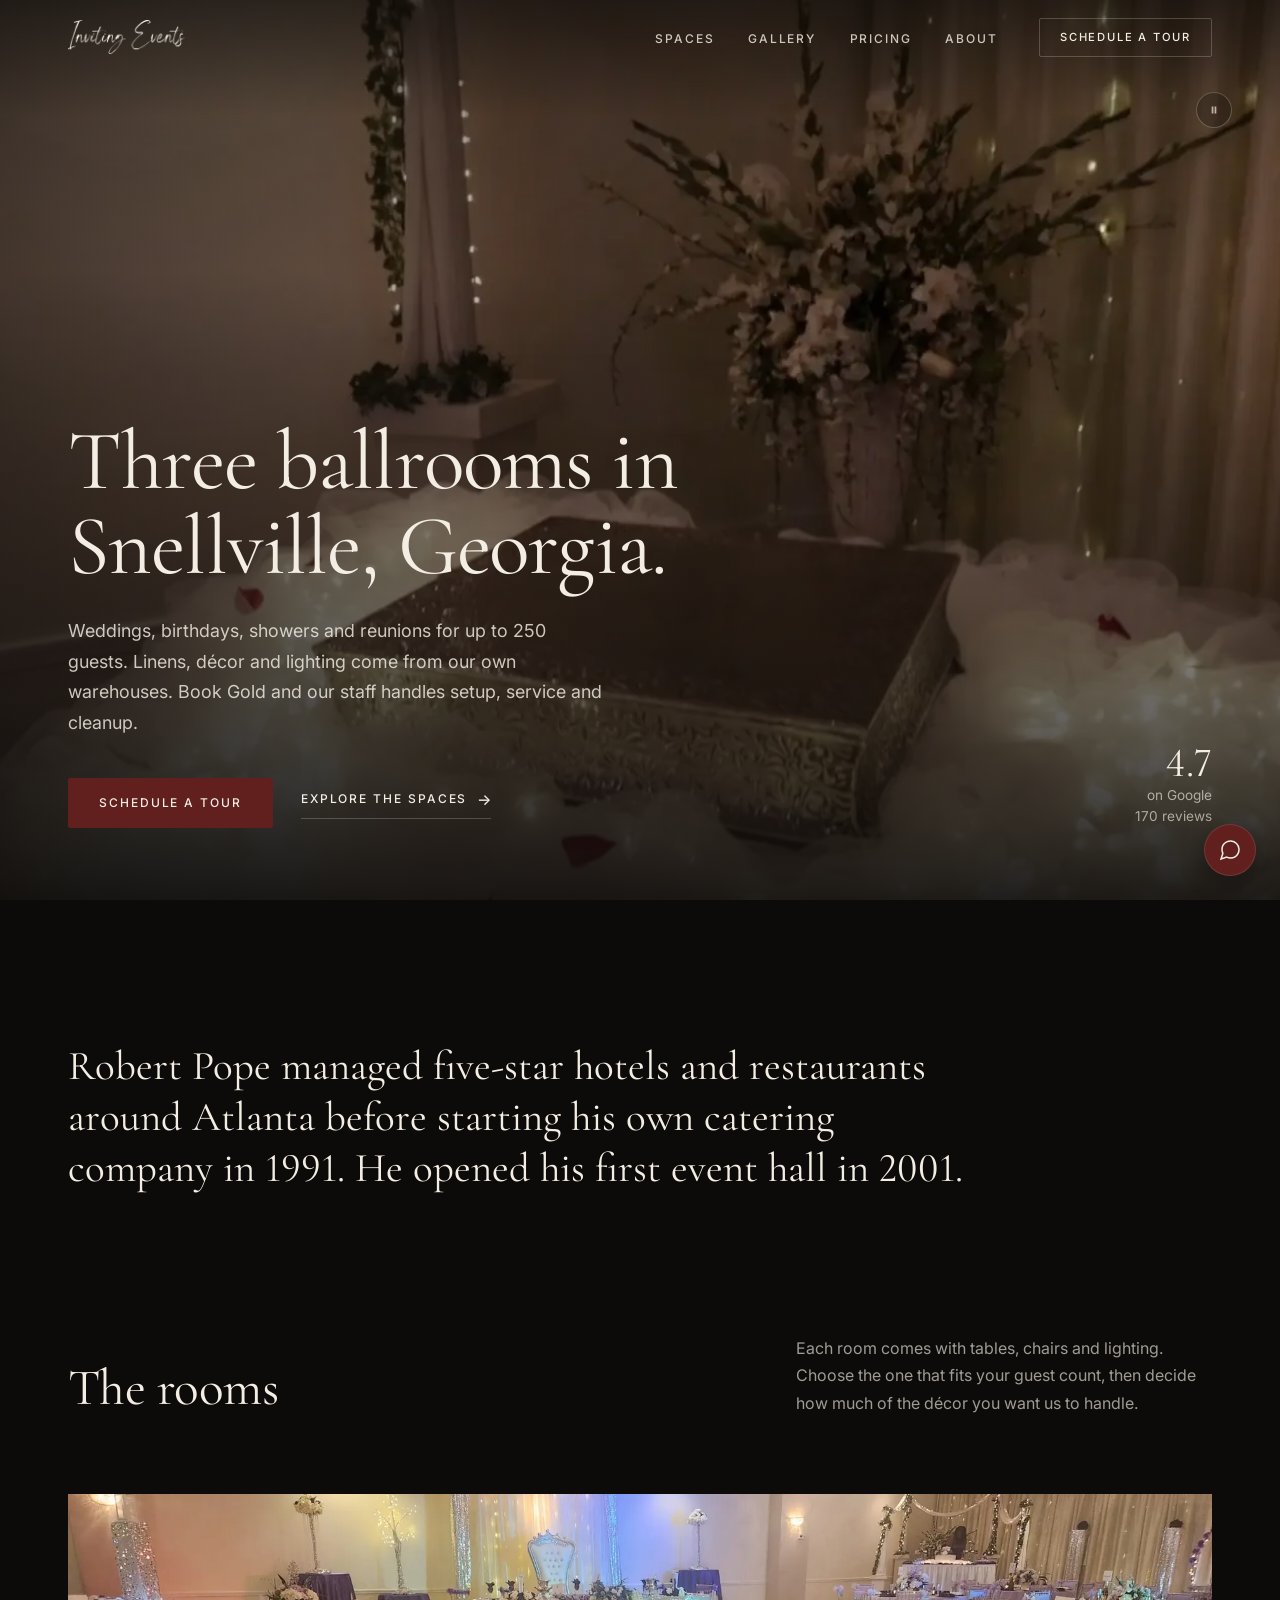
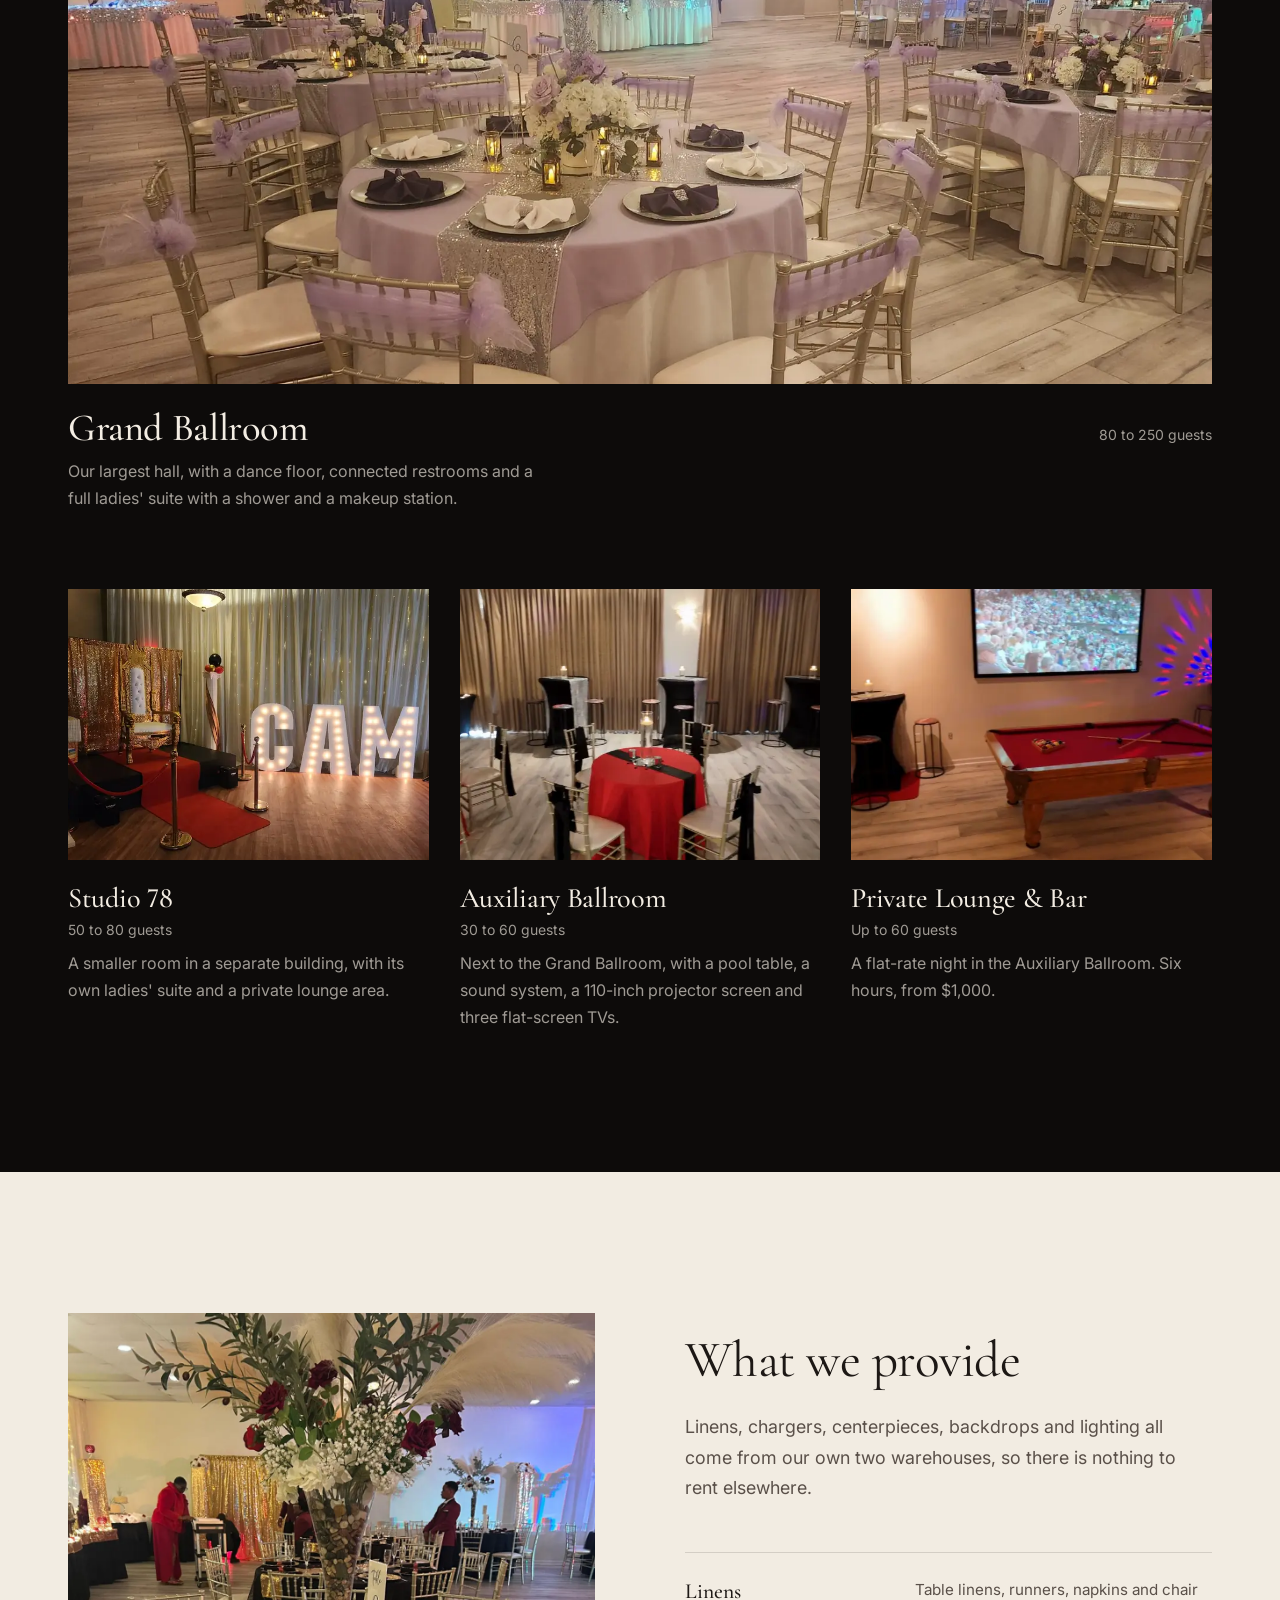
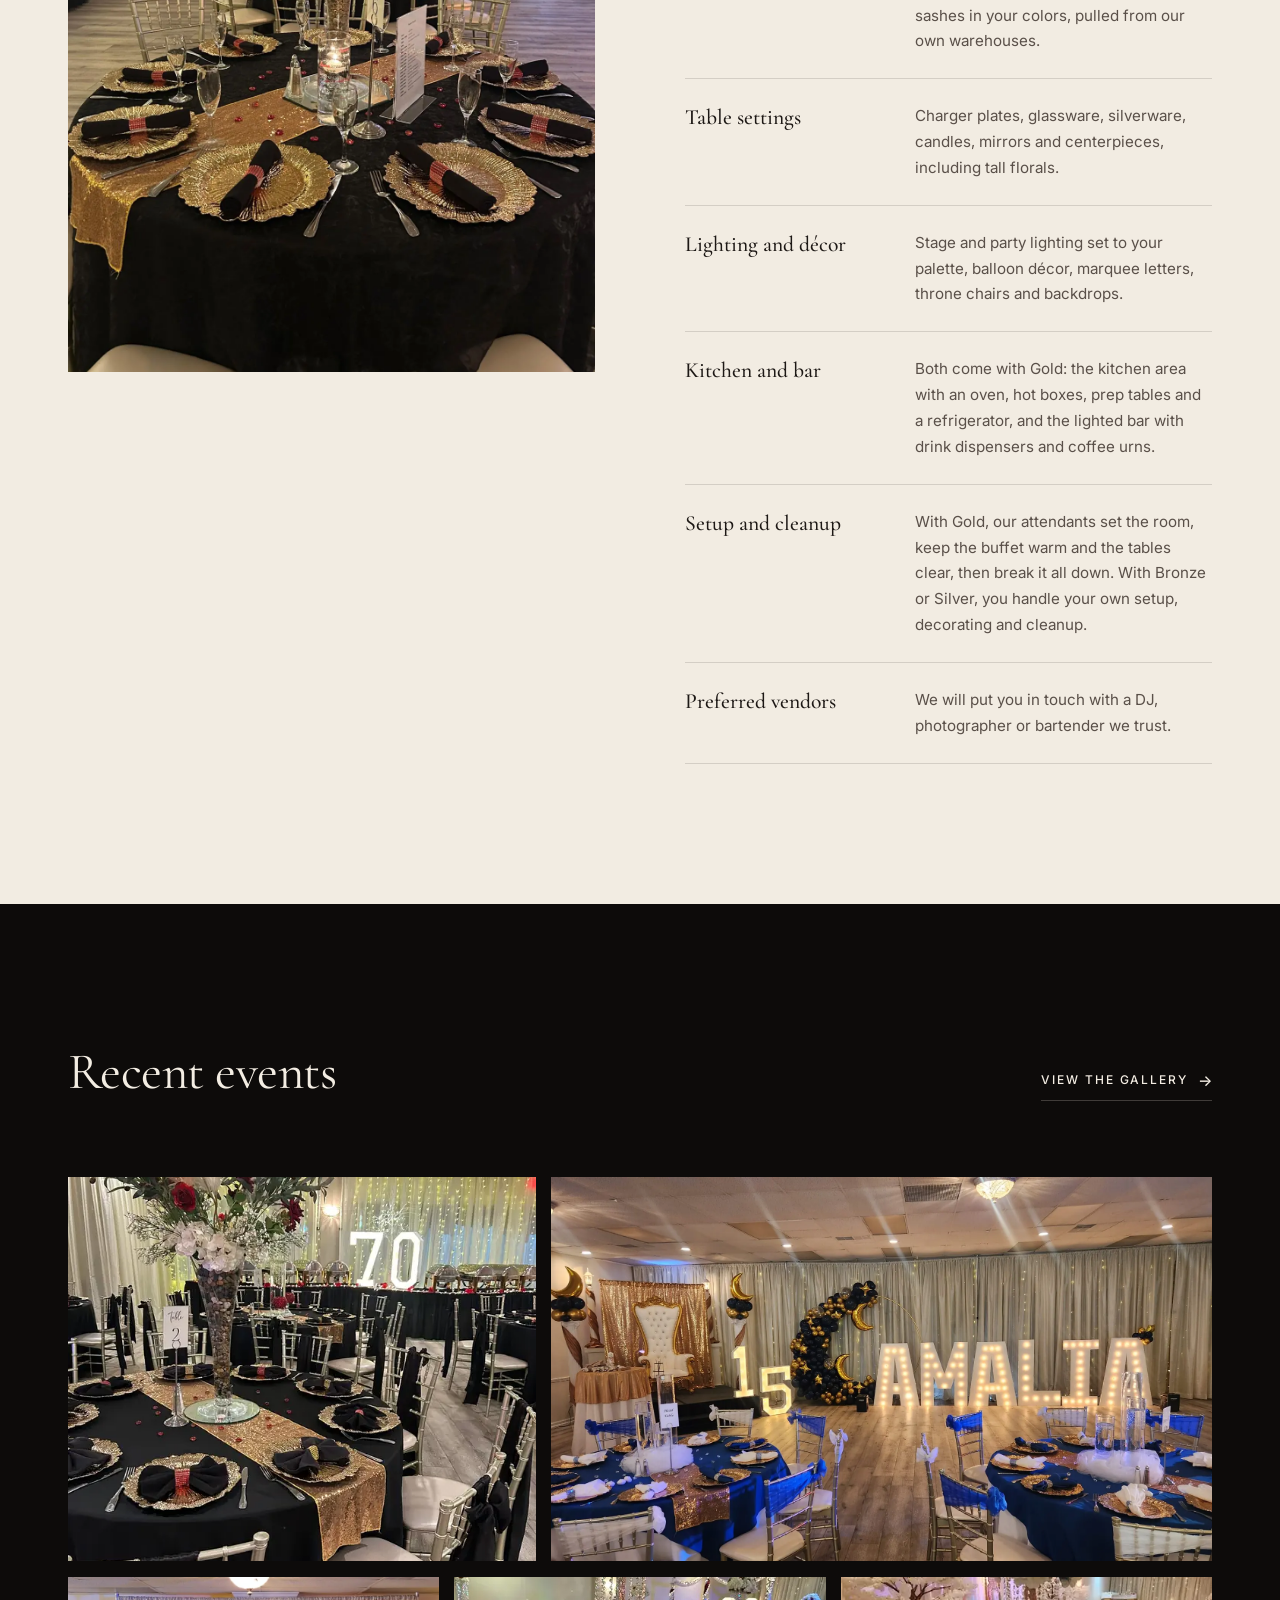
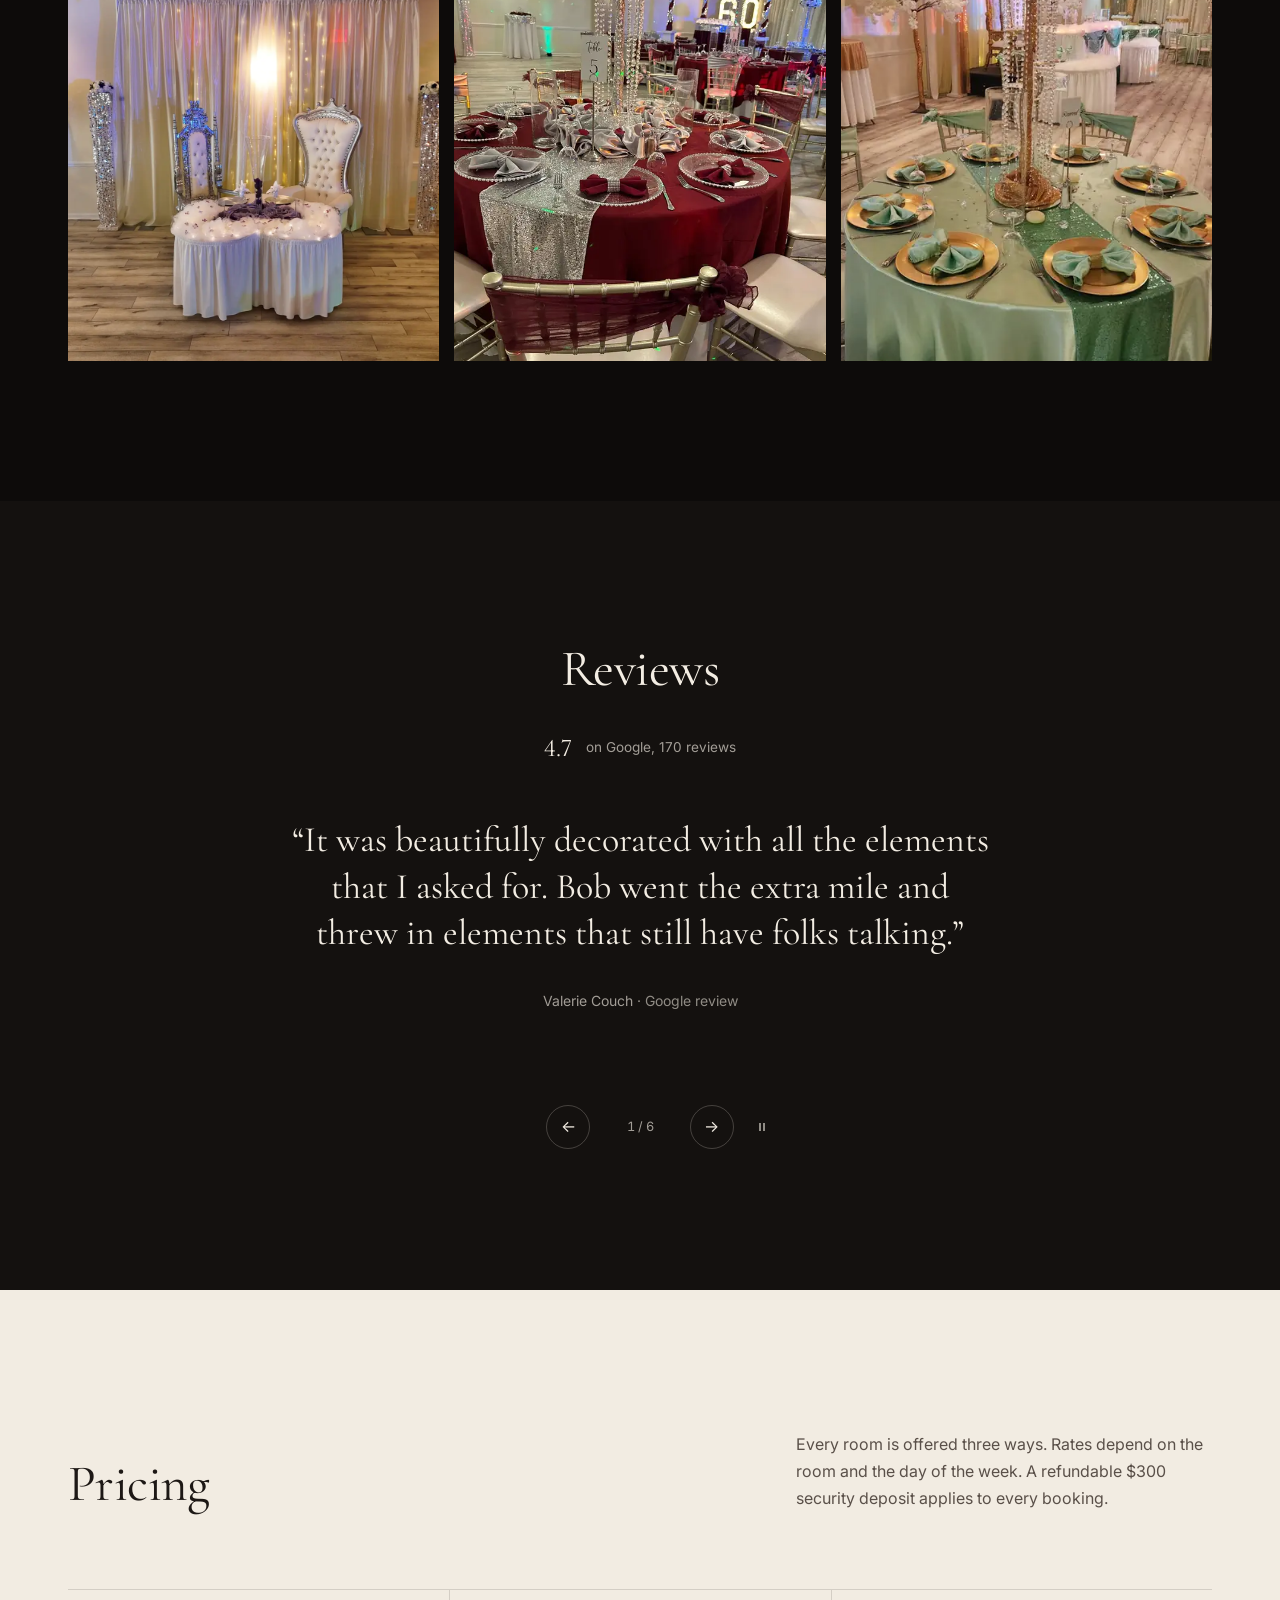
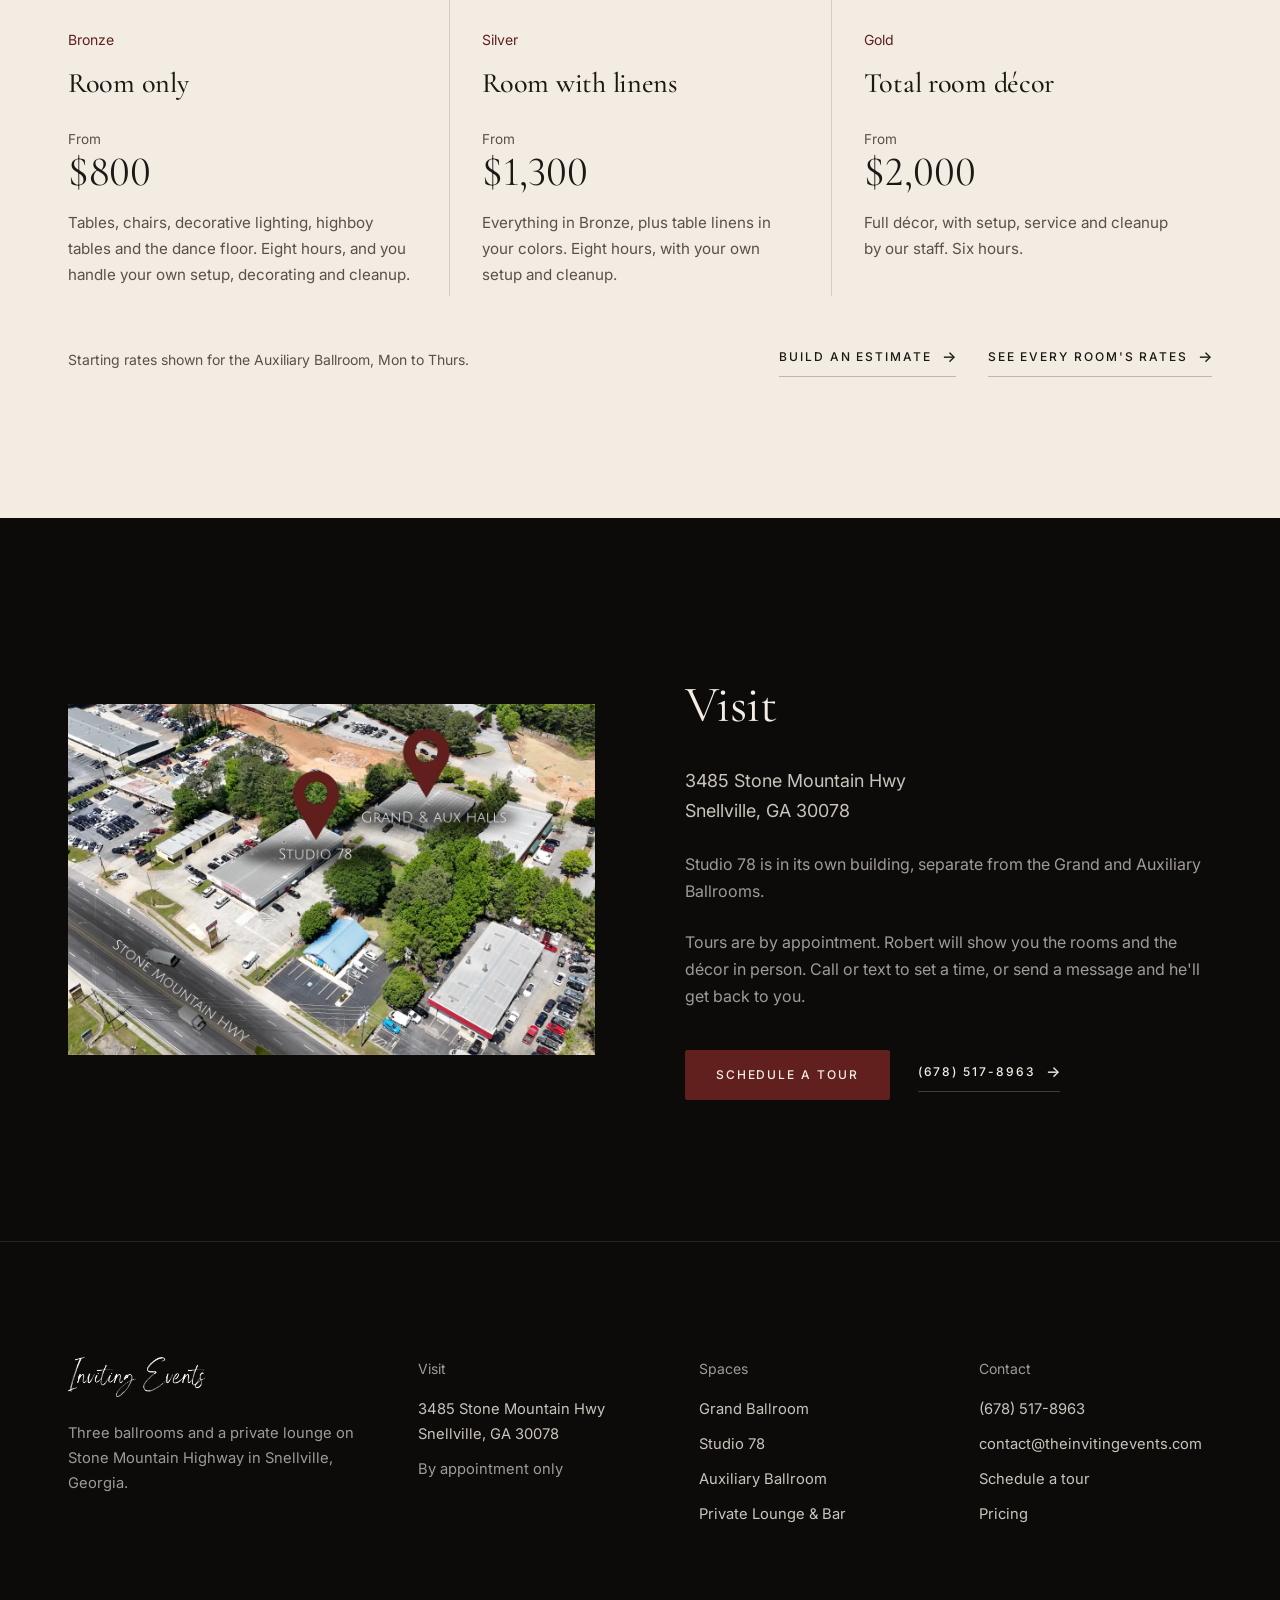
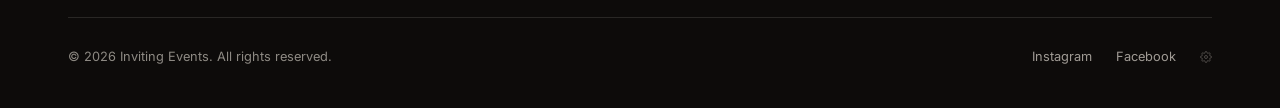
==== commit 6b0383cd: "Public site: owner facts, AI-tell cleanup, persona QA fixes - Owner-confirmed facts: Bronze and Silv" ====
--- a/index.html
+++ b/index.html
@@ -4,13 +4,15 @@
 <meta charset="UTF-8">
 <meta name="viewport" content="width=device-width, initial-scale=1">
 <title>Inviting Events | Event Hall in Snellville, GA</title>
-<meta name="description" content="Three ballrooms and a private lounge in Snellville, Georgia, with linens, décor, lighting, setup and service all in house. Weddings, birthdays, showers and corporate events for up to 250 guests.">
+<meta name="description" content="Three ballrooms in Snellville, Georgia, with linens, décor and lighting from our own warehouses, and full service available. Weddings, birthdays, showers and corporate events for up to 250 guests.">
 <link rel="canonical" href="https://theinvitingevents.com/">
 <meta property="og:type" content="website">
 <meta property="og:title" content="Inviting Events | Event Hall in Snellville, GA">
-<meta property="og:description" content="Three ballrooms and a private lounge, with every linen, centerpiece and light in house.">
+<meta property="og:description" content="Three ballrooms in Snellville, Georgia, with décor in house and full service available.">
 <meta property="og:image" content="https://theinvitingevents.com/assets/media/brand/og.jpg">
 <meta property="og:url" content="https://theinvitingevents.com/">
+<meta property="og:site_name" content="Inviting Events">
+<meta name="twitter:card" content="summary_large_image">
 <meta name="theme-color" content="#0d0b0a">
 <link rel="icon" type="image/png" sizes="32x32" href="/assets/media/brand/favicon-32.png">
 <link rel="apple-touch-icon" href="/assets/media/brand/apple-touch-icon.png">
@@ -19,6 +21,14 @@
 <link href="https://fonts.googleapis.com/css2?family=Cormorant+Garamond:ital,wght@0,400;0,500;1,400;1,500&family=Inter:wght@400;500&display=swap" rel="stylesheet">
 <link rel="stylesheet" href="/assets/css/global.css">
 <link rel="preload" as="image" href="/assets/media/photos/hero-poster.webp">
+<style>
+.quote-nav { position: relative; }
+.quote-nav .quote-toggle { position: absolute; top: 2px; left: calc(50% + 102px); width: 40px; height: 40px; border: 0; color: var(--ivory-40); display: inline-flex; align-items: center; justify-content: center; }
+.quote-nav .quote-toggle:hover { background: none; color: var(--ivory); }
+.quote-toggle svg { fill: currentColor; }
+.quote-toggle .i-play, .quote-toggle.is-paused .i-pause { display: none; }
+.quote-toggle.is-paused .i-play { display: inline; }
+</style>
 <script type="application/ld+json">
 {
   "@context": "https://schema.org",
@@ -42,6 +52,7 @@
 </script>
 </head>
 <body>
+<a class="skip" href="#main">Skip to content</a>
 
 <header class="nav">
   <div class="wrap nav__inner">
@@ -59,7 +70,7 @@
 <div class="menu" id="menu">
   <ul>
     <li><a href="/">Home</a></li>
-    <li><a href="/#spaces">Spaces <small>4 rooms</small></a></li>
+    <li><a href="/#spaces">Spaces</a></li>
     <li><a href="/gallery/">Gallery</a></li>
     <li><a href="/pricing/">Pricing</a></li>
     <li><a href="/about/">About</a></li>
@@ -71,21 +82,20 @@
   </div>
 </div>
 
-<main>
+<main id="main">
 
 <!-- HERO -->
 <section class="hero">
   <div class="hero__media">
-    <video data-autoplay autoplay muted loop playsinline preload="auto" poster="/assets/media/photos/hero-poster.webp" aria-hidden="true">
+    <video data-autoplay muted loop playsinline preload="none" poster="/assets/media/photos/hero-poster.webp" aria-hidden="true">
       <source src="/assets/media/video/hero.mp4" type="video/mp4">
     </video>
   </div>
   <div class="hero__content">
     <div class="wrap hero__grid">
       <div>
-        <span class="eyebrow">Snellville, Georgia &middot; Since 2001</span>
-        <h1 class="display">Your vision, <em>beautifully</em> hosted.</h1>
-        <p class="lede">Three ballrooms and a private lounge, with every linen, centerpiece and light already in house. Bring the guest list. We'll handle the rest.</p>
+        <h1 class="display">Three ballrooms in Snellville, Georgia.</h1>
+        <p class="lede">Weddings, birthdays, showers and reunions for up to 250 guests. Linens, décor and lighting come from our own warehouses. Book Gold and our staff handles setup, service and cleanup.</p>
         <div class="hero__actions">
           <a href="/contact/" class="btn btn--wine">Schedule a tour</a>
           <a href="#spaces" class="link">Explore the spaces</a>
@@ -93,7 +103,7 @@
       </div>
       <a class="hero__aside" href="https://g.page/r/CXj_mGN9WtfBEBM" target="_blank" rel="noopener">
         <strong data-rating>4.7</strong>
-        <span><span class="stars">&#9733;&#9733;&#9733;&#9733;&#9733;</span><br><span data-count>170</span> Google reviews</span>
+        <span>on Google<br><span data-count>170</span> reviews</span>
       </a>
     </div>
   </div>
@@ -102,14 +112,7 @@
 <!-- STATEMENT -->
 <section class="section">
   <div class="wrap">
-    <span class="eyebrow reveal">A full-service venue</span>
-    <p class="statement reveal" style="margin-top:32px">One call, one walkthrough, one team. We bring the room, the décor and the people who set it, serve it and clear it, so <em>you get to be a guest</em> at your own event.</p>
-    <dl class="stats reveal">
-      <div><dt>250</dt><dd>Guests in the Grand Ballroom</dd></div>
-      <div><dt>4</dt><dd>Rooms under one roof</dd></div>
-      <div><dt>1,000+</dt><dd>Satisfied clients</dd></div>
-      <div><dt>35</dt><dd>Years in Atlanta hospitality</dd></div>
-    </dl>
+    <p class="statement reveal">Robert Pope managed five-star hotels and restaurants around Atlanta before starting his own catering company in 1991. He opened his first event hall in 2001.</p>
   </div>
 </section>
 
@@ -118,31 +121,30 @@
   <div class="wrap">
     <div class="section-head">
       <div class="reveal">
-        <span class="eyebrow">The spaces</span>
-        <h2 class="h2">Four rooms, <em>one address.</em></h2>
-      </div>
-      <p class="muted reveal" style="max-width:26em">From a 250-guest wedding to a 30-person birthday in the lounge. Every room comes with tables, chairs, lighting and a team that sets it to your plan.</p>
+        <h2 class="h2">The rooms</h2>
+      </div>
+      <p class="muted reveal" style="max-width:26em">Each room comes with tables, chairs and lighting. Choose the one that fits your guest count, then decide how much of the décor you want us to handle.</p>
     </div>
     <div class="spaces">
       <a class="space reveal" href="/grand-ballroom/">
-        <div class="frame"><img src="/assets/media/photos/20230304-184316.webp" alt="The Grand Ballroom set with round tables and uplighting" loading="lazy" width="1800" height="1013"></div>
+        <div class="frame"><img src="/assets/media/photos/sm/20230304-184316.webp" srcset="/assets/media/photos/sm/20230304-184316.webp 820w, /assets/media/photos/20230304-184316.webp 1800w" sizes="(max-width: 900px) 100vw, 92vw" alt="The Grand Ballroom set with round tables and uplighting" loading="lazy" width="820" height="462"></div>
         <div class="space__meta"><h3 class="h3">Grand Ballroom</h3><span class="space__cap">80 to 250 guests</span></div>
-        <p>Our main hall, with a dance floor, connected restrooms and a full ladies' suite with shower and makeup room.</p>
+        <p>Our largest hall, with a dance floor, connected restrooms and a full ladies' suite with a shower and a makeup station.</p>
       </a>
       <a class="space reveal" href="/studio-78/">
-        <div class="frame"><img src="/assets/media/photos/20240510-193643.webp" alt="Studio 78 with marquee letters, a red carpet and a stage" loading="lazy" width="1800" height="1013"></div>
+        <div class="frame"><img src="/assets/media/photos/sm/20240510-193643.webp" srcset="/assets/media/photos/sm/20240510-193643.webp 820w, /assets/media/photos/20240510-193643.webp 1800w" sizes="(max-width: 900px) 100vw, 30vw" alt="Studio 78 with marquee letters, a red carpet and a stage" loading="lazy" width="820" height="462"></div>
         <div class="space__meta"><h3 class="h3">Studio 78</h3><span class="space__cap">50 to 80 guests</span></div>
-        <p>Our most distinctive room, made for smaller and more intimate celebrations, with its own suite and lounge area.</p>
+        <p>A smaller room in a separate building, with its own ladies&#39; suite and a private lounge area.</p>
       </a>
       <a class="space reveal" href="/auxiliary-ballroom/">
-        <div class="frame"><img src="/assets/media/photos/lounge-poster.webp" alt="The Auxiliary Ballroom with red linens and cocktail tables" loading="lazy" width="1600" height="890"></div>
+        <div class="frame"><img src="/assets/media/photos/sm/lounge-poster.webp" srcset="/assets/media/photos/sm/lounge-poster.webp 820w, /assets/media/photos/lounge-poster.webp 1600w" sizes="(max-width: 900px) 100vw, 30vw" alt="The Auxiliary Ballroom with red linens and cocktail tables" loading="lazy" width="820" height="456"></div>
         <div class="space__meta"><h3 class="h3">Auxiliary Ballroom</h3><span class="space__cap">30 to 60 guests</span></div>
-        <p>Right beside the Grand Ballroom. Lounge-style, with a pool table, a projector and three flat screens.</p>
+        <p>Next to the Grand Ballroom, with a pool table, a sound system, a 110-inch projector screen and three flat-screen TVs.</p>
       </a>
       <a class="space reveal" href="/private-lounge/">
-        <div class="frame"><img src="/assets/media/photos/lounge-pool.webp" alt="The private lounge with a pool table and projector screen" loading="lazy" width="1600" height="890"></div>
-        <div class="space__meta"><h3 class="h3">Private Lounge &amp; Bar</h3><span class="space__cap">Up to 70 guests</span></div>
-        <p>Game nights, comedy nights and birthdays. Six hours in the lounge, from $1,000.</p>
+        <div class="frame"><img src="/assets/media/photos/sm/lounge-pool.webp" srcset="/assets/media/photos/sm/lounge-pool.webp 820w, /assets/media/photos/lounge-pool.webp 1600w" sizes="(max-width: 900px) 100vw, 30vw" alt="The private lounge with a pool table and projector screen" loading="lazy" width="820" height="456"></div>
+        <div class="space__meta"><h3 class="h3">Private Lounge &amp; Bar</h3><span class="space__cap">Up to 60 guests</span></div>
+        <p>A flat-rate night in the Auxiliary Ballroom. Six hours, from $1,000.</p>
       </a>
     </div>
   </div>
@@ -156,17 +158,16 @@
     </div>
     <div>
       <div class="reveal">
-        <span class="eyebrow">Everything in house</span>
-        <h2 class="h2" style="margin-top:20px">No rentals to chase. <em>It's all here.</em></h2>
-        <p class="lede" style="margin-top:24px">What sets us apart from other halls: two warehouses of décor in every color, ready for your theme, and a staff that sets the room exactly as you picture it.</p>
+        <h2 class="h2" style="margin-top:20px">What we provide</h2>
+        <p class="lede" style="margin-top:24px">Linens, chargers, centerpieces, backdrops and lighting all come from our own two warehouses, so there is nothing to rent elsewhere.</p>
       </div>
       <div class="rows reveal" style="margin-top:48px">
-        <div><span class="num">01</span><h3>Linens &amp; color</h3><p>Table linens, runners, napkins and chair sashes in your colors, pulled from our own warehouses.</p></div>
-        <div><span class="num">02</span><h3>Tablescapes</h3><p>Charger plates, glassware, silverware, candles, mirrors and centerpieces, tall florals included.</p></div>
-        <div><span class="num">03</span><h3>Lighting &amp; statement pieces</h3><p>Stage and party lighting set to your palette, balloon décor, marquee letters, throne chairs and backdrops.</p></div>
-        <div><span class="num">04</span><h3>Kitchen &amp; bar</h3><p>A full kitchen with oven, hot boxes, prep tables and refrigerator, plus a lighted bar with dispensers and coffee urns.</p></div>
-        <div><span class="num">05</span><h3>Setup, service &amp; clean-up</h3><p>Our attendants set the room, keep the buffet warm and the tables clear, then break it all down.</p></div>
-        <div><span class="num">06</span><h3>Preferred vendors</h3><p>Need a DJ, a photographer or a bartender? We will connect you with people we trust.</p></div>
+        <div><h3>Linens</h3><p>Table linens, runners, napkins and chair sashes in your colors, pulled from our own warehouses.</p></div>
+        <div><h3>Table settings</h3><p>Charger plates, glassware, silverware, candles, mirrors and centerpieces, including tall florals.</p></div>
+        <div><h3>Lighting and décor</h3><p>Stage and party lighting set to your palette, balloon décor, marquee letters, throne chairs and backdrops.</p></div>
+        <div><h3>Kitchen and bar</h3><p>Both come with Gold: the kitchen area with an oven, hot boxes, prep tables and a refrigerator, and the lighted bar with drink dispensers and coffee urns.</p></div>
+        <div><h3>Setup and cleanup</h3><p>With Gold, our attendants set the room, keep the buffet warm and the tables clear, then break it all down. With Bronze or Silver, you handle your own setup, decorating and cleanup.</p></div>
+        <div><h3>Preferred vendors</h3><p>We will put you in touch with a DJ, photographer or bartender we trust.</p></div>
       </div>
     </div>
   </div>
@@ -177,8 +178,7 @@
   <div class="wrap">
     <div class="section-head">
       <div class="reveal">
-        <span class="eyebrow">Recent events</span>
-        <h2 class="h2">Set for <em>every</em> occasion.</h2>
+        <h2 class="h2">Recent events</h2>
       </div>
       <a href="/gallery/" class="link reveal">View the gallery</a>
     </div>
@@ -195,15 +195,16 @@
 <!-- REVIEWS -->
 <section class="section section--ink2 reviews">
   <div class="wrap">
-    <span class="eyebrow reveal">Kind words</span>
+    <h2 class="h2 reveal">Reviews</h2>
     <div class="reveal" style="margin-top:28px">
-      <a class="reviews__summary" href="https://g.page/r/CXj_mGN9WtfBEBM" target="_blank" rel="noopener"><strong data-rating>4.7</strong><span class="stars">&#9733;&#9733;&#9733;&#9733;&#9733;</span><span><span data-count>170</span> reviews on Google</span></a>
-    </div>
-    <div class="quote-stage reveal" id="quotes" aria-live="polite"></div>
+      <a class="reviews__summary" href="https://g.page/r/CXj_mGN9WtfBEBM" target="_blank" rel="noopener"><strong data-rating>4.7</strong><span>on Google, <span data-count>170</span> reviews</span></a>
+    </div>
+    <div class="quote-stage reveal" id="quotes" aria-live="off"></div>
     <div class="quote-nav reveal">
       <button type="button" data-q="-1" aria-label="Previous review">&#8592;</button>
       <span class="quote-count" id="quoteCount"></span>
       <button type="button" data-q="1" aria-label="Next review">&#8594;</button>
+      <button type="button" class="quote-toggle" id="quoteToggle" aria-label="Pause reviews"><svg width="12" height="12" viewBox="0 0 12 12" aria-hidden="true"><path class="i-pause" d="M3 2h2v8H3zM7 2h2v8H7z"/><path class="i-play" d="M3 1.5l7 4.5-7 4.5z"/></svg></button>
     </div>
   </div>
 </section>
@@ -213,8 +214,7 @@
   <div class="wrap">
     <div class="section-head">
       <div class="reveal">
-        <span class="eyebrow">Rates</span>
-        <h2 class="h2">Three ways to book, <em>clear prices.</em></h2>
+        <h2 class="h2">Pricing</h2>
       </div>
       <p class="muted reveal" style="max-width:26em">Every room is offered three ways. Rates depend on the room and the day of the week. A refundable $300 security deposit applies to every booking.</p>
     </div>
@@ -223,23 +223,23 @@
         <span class="tier__name">Bronze</span>
         <h3 class="h3">Room only</h3>
         <div class="tier__from">From<strong>$800</strong></div>
-        <p>Tables, chairs, decorative lighting, bar tables and the dance floor. Eight hours.</p>
+        <p>Tables, chairs, decorative lighting, highboy tables and the dance floor. Eight hours, and you handle your own setup, decorating and cleanup.</p>
       </div>
       <div class="tier">
         <span class="tier__name">Silver</span>
         <h3 class="h3">Room with linens</h3>
         <div class="tier__from">From<strong>$1,300</strong></div>
-        <p>Everything in Bronze, dressed in the linens and colors you choose. Eight hours.</p>
+        <p>Everything in Bronze, plus table linens in your colors. Eight hours, with your own setup and cleanup.</p>
       </div>
       <div class="tier">
         <span class="tier__name">Gold</span>
         <h3 class="h3">Total room décor</h3>
         <div class="tier__from">From<strong>$2,000</strong></div>
-        <p>Full décor from chargers to centerpieces, with setup, service and clean-up. Six hours.</p>
+        <p>Full décor, with setup, service and cleanup by our staff. Six hours.</p>
       </div>
     </div>
     <div class="reveal" style="display:flex;flex-wrap:wrap;justify-content:space-between;align-items:center;gap:24px;margin-top:48px">
-      <p class="small muted">Starting rates shown for the Auxiliary Ballroom, Monday to Thursday.</p>
+      <p class="small muted">Starting rates shown for the Auxiliary Ballroom, Mon to Thurs.</p>
       <div style="display:flex;flex-wrap:wrap;gap:32px">
         <a href="/quote/" class="link">Build an estimate</a>
         <a href="/pricing/" class="link">See every room's rates</a>
@@ -253,11 +253,11 @@
   <div class="wrap split">
     <div class="frame frame--32 reveal"><img src="/assets/media/photos/aerial.webp" alt="Aerial view of Inviting Events on Stone Mountain Highway" loading="lazy" width="1440" height="800"></div>
     <div class="reveal">
-      <span class="eyebrow">Visit</span>
-      <h2 class="h2" style="margin-top:20px">Tours by <em>appointment.</em></h2>
+      <h2 class="h2" style="margin-top:20px">Visit</h2>
       <div class="stack" style="margin-top:32px">
         <address style="font-style:normal" class="lede">3485 Stone Mountain Hwy<br>Snellville, GA 30078</address>
-        <p class="muted">Walk the rooms with Robert, see the décor in person and talk through your date. Call or text to set a time, or send a message and we'll reach out.</p>
+        <p class="muted">Studio 78 is in its own building, separate from the Grand and Auxiliary Ballrooms.</p>
+        <p class="muted">Tours are by appointment. Robert will show you the rooms and the décor in person. Call or text to set a time, or send a message and he'll get back to you.</p>
       </div>
       <div class="hero__actions">
         <a href="/contact/" class="btn btn--wine">Schedule a tour</a>
@@ -267,20 +267,6 @@
   </div>
 </section>
 
-<!-- CTA -->
-<section class="cta">
-  <div class="cta__media"><img src="/assets/media/photos/img-20251203-wa0004.webp" alt="" loading="lazy"></div>
-  <div class="wrap reveal">
-    <span class="eyebrow eyebrow--plain">Now booking</span>
-    <h2 class="h1">Let's plan something <em>beautiful.</em></h2>
-    <p>Tell us your date and guest count. Robert will walk you through the rooms and build the event around your vision.</p>
-    <div class="hero__actions">
-      <a href="/contact/" class="btn btn--wine">Schedule a tour</a>
-      <a href="/pricing/" class="btn btn--line">View pricing</a>
-    </div>
-  </div>
-</section>
-
 </main>
 
 <footer class="footer">
@@ -288,15 +274,15 @@
     <div class="footer__top">
       <div class="footer__brand">
         <img src="/assets/media/brand/logo.png" alt="Inviting Events" width="900" height="260" loading="lazy">
-        <p>A full-service event hall in Snellville, Georgia. Three ballrooms, a private lounge and every detail in house.</p>
+        <p>Three ballrooms and a private lounge on Stone Mountain Highway in Snellville, Georgia.</p>
       </div>
       <div>
-        <h4>Visit</h4>
+        <p class="footer__title">Visit</p>
         <address>3485 Stone Mountain Hwy<br>Snellville, GA 30078</address>
         <p class="muted" style="margin-top:10px">By appointment only</p>
       </div>
       <div>
-        <h4>Spaces</h4>
+        <p class="footer__title">Spaces</p>
         <ul>
           <li><a href="/grand-ballroom/">Grand Ballroom</a></li>
           <li><a href="/studio-78/">Studio 78</a></li>
@@ -305,7 +291,7 @@
         </ul>
       </div>
       <div>
-        <h4>Contact</h4>
+        <p class="footer__title">Contact</p>
         <ul>
           <li><a href="tel:+16785178963">(678) 517-8963</a></li>
           <li><a href="mailto:contact@theinvitingevents.com">contact@theinvitingevents.com</a></li>
@@ -319,7 +305,7 @@
       <nav aria-label="Social">
         <a href="https://www.instagram.com/invitingevents/" target="_blank" rel="noopener">Instagram</a>
         <a href="https://www.facebook.com/invitingevents2/" target="_blank" rel="noopener">Facebook</a>
-        <a href="/admin/" aria-label="Admin"><svg width="12" height="12" viewBox="0 0 24 24" fill="none" stroke="currentColor" stroke-width="1.5" aria-hidden="true"><circle cx="12" cy="12" r="3"/><path d="M19.4 15a1.65 1.65 0 0 0 .33 1.82l.06.06a2 2 0 1 1-2.83 2.83l-.06-.06a1.65 1.65 0 0 0-1.82-.33 1.65 1.65 0 0 0-1 1.51V21a2 2 0 1 1-4 0v-.09A1.65 1.65 0 0 0 9 19.4a1.65 1.65 0 0 0-1.82.33l-.06.06a2 2 0 1 1-2.83-2.83l.06-.06A1.65 1.65 0 0 0 4.68 15a1.65 1.65 0 0 0-1.51-1H3a2 2 0 1 1 0-4h.09A1.65 1.65 0 0 0 4.6 9a1.65 1.65 0 0 0-.33-1.82l-.06-.06a2 2 0 1 1 2.83-2.83l.06.06A1.65 1.65 0 0 0 9 4.68a1.65 1.65 0 0 0 1-1.51V3a2 2 0 1 1 4 0v.09a1.65 1.65 0 0 0 1 1.51 1.65 1.65 0 0 0 1.82-.33l.06-.06a2 2 0 1 1 2.83 2.83l-.06.06A1.65 1.65 0 0 0 19.4 9a1.65 1.65 0 0 0 1.51 1H21a2 2 0 1 1 0 4h-.09a1.65 1.65 0 0 0-1.51 1z"/></svg>Admin</a>
+        <a href="/admin/" class="footer__admin" aria-label="Admin sign in" title="Admin"><svg width="12" height="12" viewBox="0 0 24 24" fill="none" stroke="currentColor" stroke-width="1.5" aria-hidden="true"><circle cx="12" cy="12" r="3"/><path d="M19.4 15a1.65 1.65 0 0 0 .33 1.82l.06.06a2 2 0 1 1-2.83 2.83l-.06-.06a1.65 1.65 0 0 0-1.82-.33 1.65 1.65 0 0 0-1 1.51V21a2 2 0 1 1-4 0v-.09A1.65 1.65 0 0 0 9 19.4a1.65 1.65 0 0 0-1.82.33l-.06.06a2 2 0 1 1-2.83-2.83l.06-.06A1.65 1.65 0 0 0 4.68 15a1.65 1.65 0 0 0-1.51-1H3a2 2 0 1 1 0-4h.09A1.65 1.65 0 0 0 4.6 9a1.65 1.65 0 0 0-.33-1.82l-.06-.06a2 2 0 1 1 2.83-2.83l.06.06A1.65 1.65 0 0 0 9 4.68a1.65 1.65 0 0 0 1-1.51V3a2 2 0 1 1 4 0v.09a1.65 1.65 0 0 0 1 1.51 1.65 1.65 0 0 0 1.82-.33l.06-.06a2 2 0 1 1 2.83 2.83l-.06.06A1.65 1.65 0 0 0 19.4 9a1.65 1.65 0 0 0 1.51 1H21a2 2 0 1 1 0 4h-.09a1.65 1.65 0 0 0-1.51 1z"/></svg></a>
       </nav>
     </div>
   </div>
@@ -332,15 +318,18 @@
   const fallback = [
     { author: 'Valerie Couch', text: 'It was beautifully decorated with all the elements that I asked for. Bob went the extra mile and threw in elements that still have folks talking.' },
     { author: 'M G', text: 'IE is a one stop shop. No need to shop around for linens, lighting, tables/chairs, party decor, etc because they’ve got it all!' },
-    { author: 'Jevic Muteba', text: 'His customer service and attention to detail were top-notch. From our first walkthrough, the venue looked exactly as pictured\u2026' },
-    { author: 'Danicaa Harris', text: 'I’ve looked forward to this party since i was 5 and they truly made my dream come true.' },
+    { author: 'Jevic Muteba', text: 'His customer service and attention to detail were top-notch.' },
     { author: 'Kay House', text: 'Absolutely amazing experience. Mr.Robert & staff of inviting Events we truly want to thank you all for making our wedding day truly memorable.' },
-    { author: 'sharon lee', text: 'Every detail was handled with care, they made our special day stress-free.' },
+    { author: 'Charles Singleton', text: 'Very nice event center,they are very professional and organized,very well equipped for any event.' },
     { author: 'Akeesha Robinson', text: 'I planned my 30th yr class reunion and this space was perfect. \u2026 He covered all the setup and decorations that made it worth it all.' }
   ];
+  const section = document.querySelector('.reviews');
   const stage = document.getElementById('quotes');
   const counter = document.getElementById('quoteCount');
-  let items = [], i = 0, timer;
+  const toggle = document.getElementById('quoteToggle');
+  const reduced = window.matchMedia('(prefers-reduced-motion: reduce)').matches;
+  let items = [], i = 0, timer = null;
+  let playing = !reduced, hovered = false, focused = false;
 
   function render(list) {
     stage.innerHTML = '';
@@ -357,17 +346,35 @@
       stage.appendChild(f);
       return f;
     });
-    go(0);
+    i = 0;
+    go(0, false);
   }
-  function go(n) {
+  // Only announce quote changes the visitor asked for, never the automatic rotation
+  function go(n, byUser) {
+    stage.setAttribute('aria-live', byUser ? 'polite' : 'off');
     items[i] && items[i].classList.remove('is-active');
     i = (n + items.length) % items.length;
     items[i].classList.add('is-active');
     counter.textContent = (i + 1) + ' / ' + items.length;
-    clearInterval(timer);
-    timer = setInterval(() => go(i + 1), 8000);
+    schedule();
   }
-  document.querySelectorAll('[data-q]').forEach(b => b.addEventListener('click', () => go(i + Number(b.dataset.q))));
+  function schedule() {
+    clearTimeout(timer);
+    if (playing && !hovered && !focused && items.length > 1) timer = setTimeout(() => go(i + 1, false), 8000);
+  }
+  function setPlaying(on) {
+    playing = on;
+    toggle.classList.toggle('is-paused', !on);
+    toggle.setAttribute('aria-label', on ? 'Pause reviews' : 'Play reviews');
+    schedule();
+  }
+  document.querySelectorAll('[data-q]').forEach(b => b.addEventListener('click', () => go(i + Number(b.dataset.q), true)));
+  toggle.addEventListener('click', () => setPlaying(!playing));
+  section.addEventListener('mouseenter', () => { hovered = true; schedule(); });
+  section.addEventListener('mouseleave', () => { hovered = false; schedule(); });
+  section.addEventListener('focusin', () => { focused = true; schedule(); });
+  section.addEventListener('focusout', e => { if (!section.contains(e.relatedTarget)) { focused = false; schedule(); } });
+  setPlaying(playing);
 
   render(fallback);
   fetch('https://worker-lingering-heart-0510.fancy-brook-a8e8.workers.dev')
@@ -375,7 +382,9 @@
     .then(d => {
       if (d.rating) document.querySelectorAll('[data-rating]').forEach(el => el.textContent = d.rating);
       if (d.totalReviews) document.querySelectorAll('[data-count]').forEach(el => el.textContent = d.totalReviews);
-      const live = (d.reviews || []).filter(r => r.rating >= 5 && r.text && r.text.length < 320);
+      const skip = /\b(ali|ahli|alexandra)\b|mrs\.?\s*pope|mr\.?\s*(&|and)\s*mrs/i;
+      const live = (d.reviews || []).filter(r => r.rating >= 5 && r.text && r.text.length < 320 && !skip.test(r.text))
+        .map(r => Object.assign({}, r, { text: r.text.replace(/\s*[\u2013\u2014]\s*/g, ', ') }));
       if (live.length >= 3) render(live);
     })
     .catch(() => {});
--- a/assets/css/global.css
+++ b/assets/css/global.css
@@ -11,7 +11,7 @@
   --ivory: #f3ede3;
   --ivory-80: rgba(243,237,227,0.82);
   --ivory-60: rgba(243,237,227,0.64);
-  --ivory-40: rgba(243,237,227,0.44);
+  --ivory-40: rgba(243,237,227,0.56);
   --line: rgba(243,237,227,0.12);
   --line-2: rgba(243,237,227,0.22);
 
@@ -48,7 +48,10 @@
 img, video { max-width: 100%; display: block; }
 button { font: inherit; color: inherit; background: none; border: 0; cursor: pointer; }
 ::selection { background: var(--wine); color: var(--ivory); }
-:focus-visible { outline: 1px solid var(--gold); outline-offset: 4px; }
+:focus-visible { outline: 2px solid var(--gold); outline-offset: 4px; }
+.paper :focus-visible { outline-color: var(--wine); }
+.skip { position: absolute; left: 16px; top: -100px; z-index: 300; padding: 12px 18px; background: var(--ivory); color: var(--ink); font-size: 0.9rem; border-radius: 2px; }
+.skip:focus { top: 12px; }
 
 /* ═══ TYPE ═══ */
 .display, .h1, .h2, .h3 {
@@ -60,15 +63,13 @@
 .h2 { font-size: clamp(2.15rem, 4vw, 3.4rem); line-height: 1.08; }
 .h3 { font-size: clamp(1.55rem, 2.2vw, 1.9rem); line-height: 1.15; font-weight: 500; }
 .display em, .h1 em, .h2 em, .h3 em { font-style: italic; }
-.display, .h1, .h2, .h3, .stats dt, .tier__from strong, .hero__aside strong, .reviews__summary strong, .rates dd, .rows .num { font-variant-numeric: lining-nums; }
+.display, .h1, .h2, .h3, .stats dt, .tier__from strong, .hero__aside strong, .reviews__summary strong, .rates dd, .statement, .room-tab__name, .faq summary { font-variant-numeric: lining-nums; }
 
 .eyebrow {
-  display: inline-flex; align-items: center; gap: 14px;
+  display: inline-block;
   font-family: var(--sans); font-size: 0.72rem; font-weight: 500;
   letter-spacing: 0.22em; text-transform: uppercase; color: var(--ivory-60);
 }
-.eyebrow::before { content: ''; width: 28px; height: 1px; background: currentColor; opacity: 0.6; }
-.eyebrow--plain::before { display: none; }
 
 .lede { font-size: clamp(1.05rem, 1.4vw, 1.2rem); line-height: 1.7; color: var(--ivory-80); max-width: 36em; }
 .muted { color: var(--ivory-60); }
@@ -84,7 +85,7 @@
 .section--ink2 { background: var(--ink-2); }
 .rule { height: 1px; background: var(--line); border: 0; }
 .section-head { display: flex; justify-content: space-between; align-items: flex-end; gap: 32px; margin-bottom: clamp(48px, 6vw, 80px); }
-.section-head .h2 { margin-top: 20px; max-width: 14em; }
+.section-head .h2 { max-width: 14em; }
 .split { display: grid; grid-template-columns: 1fr 1fr; gap: clamp(40px, 7vw, 112px); align-items: center; }
 
 /* Paper (light) sections */
@@ -105,11 +106,11 @@
   white-space: nowrap;
 }
 .btn--wine { background: var(--wine); border-color: var(--wine); color: var(--ivory); }
-.btn--wine:hover { background: var(--wine-2); border-color: var(--wine-2); }
+@media (hover: hover) { .btn--wine:hover { background: var(--wine-2); border-color: var(--wine-2); } }
 .btn--line { border-color: var(--line-2); color: var(--ivory); }
-.btn--line:hover { background: var(--ivory); border-color: var(--ivory); color: var(--ink); }
+@media (hover: hover) { .btn--line:hover { background: var(--ivory); border-color: var(--ivory); color: var(--ink); } }
 .paper .btn--line { border-color: rgba(29,24,21,0.3); color: var(--char); }
-.paper .btn--line:hover { background: var(--char); border-color: var(--char); color: var(--paper); }
+@media (hover: hover) { .paper .btn--line:hover { background: var(--char); border-color: var(--char); color: var(--paper); } }
 .btn--sm { padding: 13px 20px; font-size: 0.7rem; }
 
 .link {
@@ -169,7 +170,7 @@
 .menu ul { list-style: none; }
 .menu li { border-bottom: 1px solid var(--line); }
 .menu li a { display: flex; justify-content: space-between; align-items: baseline; padding: 16px 0; font-family: var(--serif); font-size: 2rem; line-height: 1.2; color: var(--ivory); }
-.menu li a small { font-family: var(--sans); font-size: 0.7rem; letter-spacing: 0.16em; color: var(--ivory-40); }
+.menu li a small { font-family: var(--sans); font-size: 0.85rem; color: var(--ivory-40); }
 .menu li { opacity: 0; transform: translateY(10px); transition: opacity 0.5s var(--ease), transform 0.5s var(--ease); }
 .menu-open .menu li { opacity: 1; transform: none; }
 .menu-open .menu li:nth-child(2) { transition-delay: 0.04s; }
@@ -193,30 +194,37 @@
 }
 .hero__content { position: relative; z-index: 1; width: 100%; padding-bottom: clamp(48px, 8vh, 96px); padding-top: calc(var(--nav-h) + 48px); }
 .hero__grid { display: grid; grid-template-columns: minmax(0, 1fr) auto; gap: 48px; align-items: end; }
-.hero .display { margin: 24px 0 28px; max-width: 11em; }
+.hero .display { margin: 0 0 28px; max-width: 12em; }
 .hero .lede { max-width: 30em; }
 .hero__actions { display: flex; flex-wrap: wrap; align-items: center; gap: 28px; margin-top: 40px; }
 .hero__aside { text-align: right; font-size: 0.85rem; color: var(--ivory-60); line-height: 1.6; }
 .hero__aside strong { display: block; font-family: var(--serif); font-weight: 400; font-size: 2.6rem; line-height: 1; color: var(--ivory); }
 .stars { color: var(--gold); letter-spacing: 0.2em; font-size: 0.8rem; }
 
+.video-toggle {
+  position: absolute; z-index: 2; right: var(--gutter); top: calc(var(--nav-h) + 16px);
+  width: 36px; height: 36px; border-radius: 50%; border: 1px solid rgba(243,237,227,0.35);
+  background: rgba(13,11,10,0.35) url("data:image/svg+xml,%3Csvg xmlns='http://www.w3.org/2000/svg' viewBox='0 0 24 24'%3E%3Cpath d='M8 6h3v12H8zM13 6h3v12h-3z' fill='%23f3ede3'/%3E%3C/svg%3E") center / 14px no-repeat;
+  opacity: 0.7; transition: opacity 0.3s;
+}
+.video-toggle:hover, .video-toggle:focus-visible { opacity: 1; }
+.video-toggle.is-paused { background-image: url("data:image/svg+xml,%3Csvg xmlns='http://www.w3.org/2000/svg' viewBox='0 0 24 24'%3E%3Cpath d='M9 6.5l9 5.5-9 5.5z' fill='%23f3ede3'/%3E%3C/svg%3E"); }
+
 /* Inner-page hero (shorter, with photo) */
 .page-hero { position: relative; min-height: 72vh; min-height: 72svh; display: flex; align-items: flex-end; overflow: hidden; }
 .page-hero .hero__content { padding-bottom: clamp(40px, 7vh, 80px); }
-.page-hero .h1 { margin-top: 22px; max-width: 12em; }
+.page-hero .h1 { max-width: 12em; }
 .page-hero--plain { min-height: 0; padding-top: calc(var(--nav-h) + clamp(64px, 10vw, 128px)); }
 .page-hero--plain .hero__content { padding-top: 0; }
 
 /* ═══ STATEMENT ═══ */
 .statement { font-family: var(--serif); font-weight: 400; font-size: clamp(1.75rem, 3.2vw, 2.75rem); line-height: 1.25; color: var(--ivory); max-width: 22em; text-wrap: pretty; }
-.statement em { font-style: italic; color: var(--gold); }
 .paper .statement { color: var(--char); }
-.paper .statement em { color: var(--wine); }
-
-.stats { display: grid; grid-template-columns: repeat(4, 1fr); border-top: 1px solid var(--line); margin-top: clamp(56px, 7vw, 96px); }
-.stats > div { padding: 28px 24px 0 0; }
-.stats > div + div { padding-left: 24px; border-left: 1px solid var(--line); }
-.stats dt { font-family: var(--serif); font-size: clamp(2.2rem, 3.6vw, 3.2rem); line-height: 1; color: var(--ivory); }
+
+.stats { display: grid; grid-template-columns: repeat(4, 1fr); margin-top: clamp(56px, 7vw, 96px); }
+.stats > div { padding: 0 24px 0 0; }
+.stats > div + div { padding-left: 24px; }
+.stats dt { font-family: var(--serif); font-size: clamp(1.7rem, 2.4vw, 2.2rem); line-height: 1.1; color: var(--ivory); }
 .stats dd { margin-top: 10px; font-size: 0.85rem; color: var(--ivory-60); }
 .paper .stats { border-color: var(--paper-line); }
 .paper .stats > div + div { border-color: var(--paper-line); }
@@ -234,28 +242,30 @@
 a:hover > .frame img, .frame:hover img { transform: scale(1.03); }
 
 /* ═══ SPACES ═══ */
-.spaces { display: grid; grid-template-columns: repeat(2, 1fr); gap: clamp(48px, 6vw, 88px) clamp(24px, 3vw, 40px); }
+.spaces { display: grid; grid-template-columns: repeat(3, 1fr); gap: clamp(48px, 6vw, 80px) clamp(20px, 2.4vw, 32px); }
+.space:first-child { grid-column: 1 / -1; }
+.space:first-child .frame { aspect-ratio: 21 / 9; }
+.space:first-child .h3 { font-size: clamp(1.9rem, 3vw, 2.5rem); }
+.space:not(:first-child) .space__meta { flex-direction: column; align-items: flex-start; gap: 4px; }
 .space { display: block; }
-.space:nth-child(even) { margin-top: clamp(0px, 9vw, 140px); }
 .space .frame { aspect-ratio: 4 / 3; }
-.space__meta { display: flex; justify-content: space-between; align-items: baseline; gap: 20px; margin-top: 24px; padding-bottom: 14px; border-bottom: 1px solid var(--line); }
-.space__cap { font-size: 0.75rem; font-weight: 500; letter-spacing: 0.16em; text-transform: uppercase; color: var(--ivory-60); white-space: nowrap; }
-.space p { margin-top: 14px; color: var(--ivory-60); max-width: 30em; }
+.space__meta { display: flex; justify-content: space-between; align-items: baseline; gap: 20px; margin-top: 22px; }
+.space__cap { font-size: 0.875rem; font-weight: 400; letter-spacing: 0; text-transform: none; color: var(--ivory-60); white-space: nowrap; }
+.space p { margin-top: 8px; color: var(--ivory-60); max-width: 30em; }
 .space .h3 { transition: color 0.3s; }
 .space:hover .h3 { color: var(--gold); }
 
 /* ═══ ROWS (hairline lists) ═══ */
 .rows { border-top: 1px solid var(--line); }
-.rows > * { display: grid; grid-template-columns: 56px minmax(0, 1fr); gap: 8px 24px; padding: 26px 0; border-bottom: 1px solid var(--line); }
-.rows .num { font-family: var(--serif); font-style: italic; font-size: 1.1rem; color: var(--gold); line-height: 1.6; }
-.rows h3 { font-family: var(--sans); font-size: 0.8rem; font-weight: 500; letter-spacing: 0.16em; text-transform: uppercase; color: var(--ivory); line-height: 1.6; }
-.rows p { grid-column: 2; color: var(--ivory-60); font-size: 0.95rem; }
+.rows > * { display: grid; grid-template-columns: minmax(0, 2fr) minmax(0, 3fr); gap: 6px 32px; padding: 24px 0; border-bottom: 1px solid var(--line); }
+.rows h3 { font-family: var(--serif); font-size: 1.35rem; font-weight: 500; line-height: 1.3; color: var(--ivory); }
+.rows p { color: var(--ivory-60); font-size: 0.95rem; }
 .paper .rows, .paper .rows > * { border-color: var(--paper-line); }
 .paper .rows h3 { color: var(--char); }
 .paper .rows p { color: var(--char-2); }
-.paper .rows .num { color: var(--wine); }
 
 .sticky { position: sticky; top: calc(var(--nav-h) + 32px); }
+.sticky .frame { max-height: calc(100vh - var(--nav-h) - 64px); }
 
 /* ═══ MOSAIC ═══ */
 .mosaic { display: grid; grid-template-columns: repeat(12, 1fr); grid-auto-rows: clamp(200px, 30vw, 440px); gap: clamp(8px, 1.2vw, 16px); }
@@ -274,18 +284,18 @@
 .quote { position: absolute; inset: 0; opacity: 0; visibility: hidden; transition: opacity 0.8s var(--ease), visibility 0s linear 0.8s; }
 .quote.is-active { position: relative; opacity: 1; visibility: visible; transition: opacity 0.8s var(--ease); }
 .quote blockquote { font-family: var(--serif); font-size: clamp(1.5rem, 2.8vw, 2.35rem); line-height: 1.3; color: var(--ivory); text-wrap: balance; }
-.quote figcaption { margin-top: 32px; font-size: 0.75rem; font-weight: 500; letter-spacing: 0.16em; text-transform: uppercase; color: var(--ivory-60); }
+.quote figcaption { margin-top: 32px; font-size: 0.875rem; font-weight: 400; letter-spacing: 0; text-transform: none; color: var(--ivory-60); }
 .quote figcaption span { color: var(--ivory-40); }
 .quote-nav { display: flex; justify-content: center; align-items: center; gap: 24px; margin-top: 48px; }
 .quote-nav button { width: 44px; height: 44px; border: 1px solid var(--line-2); border-radius: 50%; color: var(--ivory); transition: background 0.3s, color 0.3s; }
-.quote-nav button:hover { background: var(--ivory); color: var(--ink); }
+@media (hover: hover) { .quote-nav button:hover { background: var(--ivory); color: var(--ink); } }
 .quote-count { font-size: 0.8rem; color: var(--ivory-60); min-width: 4em; font-variant-numeric: tabular-nums; }
 
 /* ═══ TIERS (pricing) ═══ */
 .tiers { display: grid; grid-template-columns: repeat(3, 1fr); border-top: 1px solid var(--line); }
 .tier { padding: 36px 32px 8px 0; }
 .tier + .tier { padding-left: 32px; border-left: 1px solid var(--line); }
-.tier__name { font-size: 0.75rem; font-weight: 500; letter-spacing: 0.2em; text-transform: uppercase; color: var(--gold); }
+.tier__name { font-size: 0.875rem; font-weight: 400; letter-spacing: 0; text-transform: none; color: var(--gold); }
 .tier .h3 { margin-top: 14px; }
 .tier__from { margin-top: 28px; font-size: 0.85rem; color: var(--ivory-60); }
 .tier__from strong { display: block; font-family: var(--serif); font-weight: 400; font-size: 2.6rem; line-height: 1.05; color: var(--ivory); }
@@ -308,14 +318,14 @@
 .yt:hover::after { transform: translate(-50%, -50%) scale(1.06); }
 .yt.is-playing::after { display: none; }
 .yt iframe { position: absolute; inset: 0; width: 100%; height: 100%; border: 0; }
-.yt__label { position: absolute; left: 20px; bottom: 16px; z-index: 1; font-size: 0.72rem; font-weight: 500; letter-spacing: 0.16em; text-transform: uppercase; color: var(--ivory); text-shadow: 0 1px 12px rgba(0,0,0,0.6); }
+.yt__label { position: absolute; left: 20px; bottom: 16px; z-index: 1; font-size: 0.9rem; font-weight: 500; color: var(--ivory); text-shadow: 0 1px 12px rgba(0,0,0,0.6); }
 .yt.is-playing .yt__label { display: none; }
 
 /* ═══ FORMS ═══ */
 .form { display: grid; grid-template-columns: 1fr 1fr; gap: 28px 24px; }
 .field { display: flex; flex-direction: column; gap: 10px; }
 .field--full { grid-column: 1 / -1; }
-.field label { font-size: 0.72rem; font-weight: 500; letter-spacing: 0.16em; text-transform: uppercase; color: var(--ivory-60); }
+.field label { font-size: 0.875rem; font-weight: 400; letter-spacing: 0; text-transform: none; color: var(--ivory-60); }
 .field input, .field select, .field textarea {
   width: 100%; font: inherit; font-size: 1rem; color: var(--ivory);
   background: transparent; border: 0; border-bottom: 1px solid var(--line-2); border-radius: 0;
@@ -344,7 +354,7 @@
 .cta__media img { width: 100%; height: 100%; object-fit: cover; }
 .cta__media::after { content: ''; position: absolute; inset: 0; background: rgba(13,11,10,0.72); }
 .cta .wrap { position: relative; }
-.cta .h1 { margin: 24px auto 0; max-width: 13em; }
+.cta .h1 { margin: 0 auto; max-width: 13em; }
 .cta p { margin: 24px auto 0; max-width: 34em; color: var(--ivory-80); }
 .cta .hero__actions { justify-content: center; }
 
@@ -353,7 +363,9 @@
 .footer__top { display: grid; grid-template-columns: 1.3fr repeat(3, 1fr); gap: 48px; }
 .footer__brand img { height: 40px; width: auto; }
 .footer__brand p { margin-top: 24px; max-width: 22em; color: var(--ivory-60); }
-.footer h4 { font-size: 0.72rem; font-weight: 500; letter-spacing: 0.18em; text-transform: uppercase; color: var(--ivory-40); margin-bottom: 18px; }
+.footer__title { font-size: 0.875rem; color: var(--ivory-60); margin-bottom: 16px; }
+.footer__admin { opacity: 0.55; padding: 6px; margin: -6px; }
+.footer__admin:hover { opacity: 1; }
 .footer ul { list-style: none; display: grid; gap: 10px; }
 .footer a { color: var(--ivory-80); transition: color 0.3s; }
 .footer a:hover { color: var(--ivory); }
@@ -368,12 +380,12 @@
 .duo { display: grid; grid-template-columns: 5fr 7fr; gap: clamp(16px, 3vw, 40px); align-items: end; }
 .duo--wide { grid-template-columns: 7fr 5fr; }
 .duo a { display: block; }
-.duo__cap { margin-top: 28px; padding-top: 20px; border-top: 1px solid var(--line); color: var(--ivory-60); max-width: 30em; }
+.duo__cap { margin-top: 20px; color: var(--ivory-60); max-width: 30em; }
 .duo__b .link { margin-top: 24px; }
 .split--57 { grid-template-columns: 4fr 7fr; }
 .rates { margin-top: 28px; border-top: 1px solid var(--paper-line); }
 .rates > div { display: flex; justify-content: space-between; align-items: baseline; gap: 16px; padding: 14px 0; border-bottom: 1px solid var(--paper-line); }
-.rates dt { font-size: 0.72rem; font-weight: 500; letter-spacing: 0.16em; text-transform: uppercase; color: var(--char-2); }
+.rates dt { font-size: 0.875rem; font-weight: 400; letter-spacing: 0; text-transform: none; color: var(--char-2); }
 .rates dd { font-family: var(--serif); font-size: 1.85rem; line-height: 1; color: var(--char); white-space: nowrap; }
 .rates--lg { margin-top: 0; }
 .rates--lg > div { padding: 22px 0; }
@@ -384,10 +396,10 @@
 .others { display: grid; grid-template-columns: repeat(3, 1fr); gap: clamp(24px, 3vw, 40px); }
 .other { display: block; }
 .other .frame { aspect-ratio: 3 / 2; }
-.other__meta { margin-top: 20px; padding-bottom: 14px; border-bottom: 1px solid var(--line); }
+.other__meta { margin-top: 18px; }
 .other .h3 { transition: color 0.3s; }
 .other:hover .h3 { color: var(--gold); }
-.other__cap { display: block; margin-top: 8px; font-size: 0.72rem; font-weight: 500; letter-spacing: 0.16em; text-transform: uppercase; color: var(--ivory-60); }
+.other__cap { display: block; margin-top: 6px; font-size: 0.875rem; font-weight: 400; letter-spacing: 0; text-transform: none; color: var(--ivory-60); }
 @media (max-width: 900px) {
   .duo, .duo--wide, .split--57 { grid-template-columns: 1fr; }
   .others { grid-template-columns: 1fr; gap: 0; border-top: 1px solid var(--line); }
@@ -408,8 +420,8 @@
 .lightbox__count { position: absolute; bottom: 24px; left: 50%; transform: translateX(-50%); font-size: 0.8rem; letter-spacing: 0.1em; color: var(--ivory-60); font-variant-numeric: tabular-nums; }
 
 /* ═══ REVEAL ═══ */
-.reveal { opacity: 0; transform: translateY(18px); transition: opacity 1s var(--ease), transform 1s var(--ease); }
-.reveal.is-in { opacity: 1; transform: none; }
+.reveal { opacity: 0; transition: opacity 0.35s var(--ease); }
+.reveal.is-in { opacity: 1; }
 .reveal-d1 { transition-delay: 0.1s; }
 .reveal-d2 { transition-delay: 0.2s; }
 .no-js .reveal { opacity: 1; transform: none; }
@@ -434,11 +446,10 @@
   .hero__aside { text-align: left; display: flex; align-items: baseline; gap: 12px; }
   .hero__aside strong { display: inline; font-size: 1.8rem; }
   .stats { grid-template-columns: 1fr 1fr; }
-  .stats > div:nth-child(3) { padding-left: 0; border-left: 0; }
-  .stats > div:nth-child(n+3) { margin-top: 28px; border-top: 1px solid var(--line); }
-  .paper .stats > div:nth-child(n+3) { border-top-color: var(--paper-line); }
+  .stats > div:nth-child(3) { padding-left: 0; }
+  .stats > div:nth-child(n+3) { margin-top: 28px; }
   .spaces { grid-template-columns: 1fr; }
-  .space:nth-child(even) { margin-top: 0; }
+  .space:first-child .frame { aspect-ratio: 4 / 3; }
   .tiers { grid-template-columns: 1fr; }
   .tier { padding: 32px 0 28px; }
   .tier + .tier { padding-left: 0; border-left: 0; border-top: 1px solid var(--line); }
@@ -451,9 +462,12 @@
 }
 @media (max-width: 560px) {
   body { font-size: 15.5px; }
+  .footer ul { gap: 0; }
+  .footer ul a { display: inline-block; padding: 11px 0; }
+  .footer__bottom nav a { padding: 11px 0; }
   .hero__actions { gap: 20px; }
   .hero__actions .btn { width: 100%; }
   .footer__top { grid-template-columns: 1fr; }
-  .rows > * { grid-template-columns: 40px minmax(0, 1fr); gap: 6px 14px; }
+  .rows > * { grid-template-columns: 1fr; gap: 6px; }
   .faq details p { padding-right: 0; }
 }
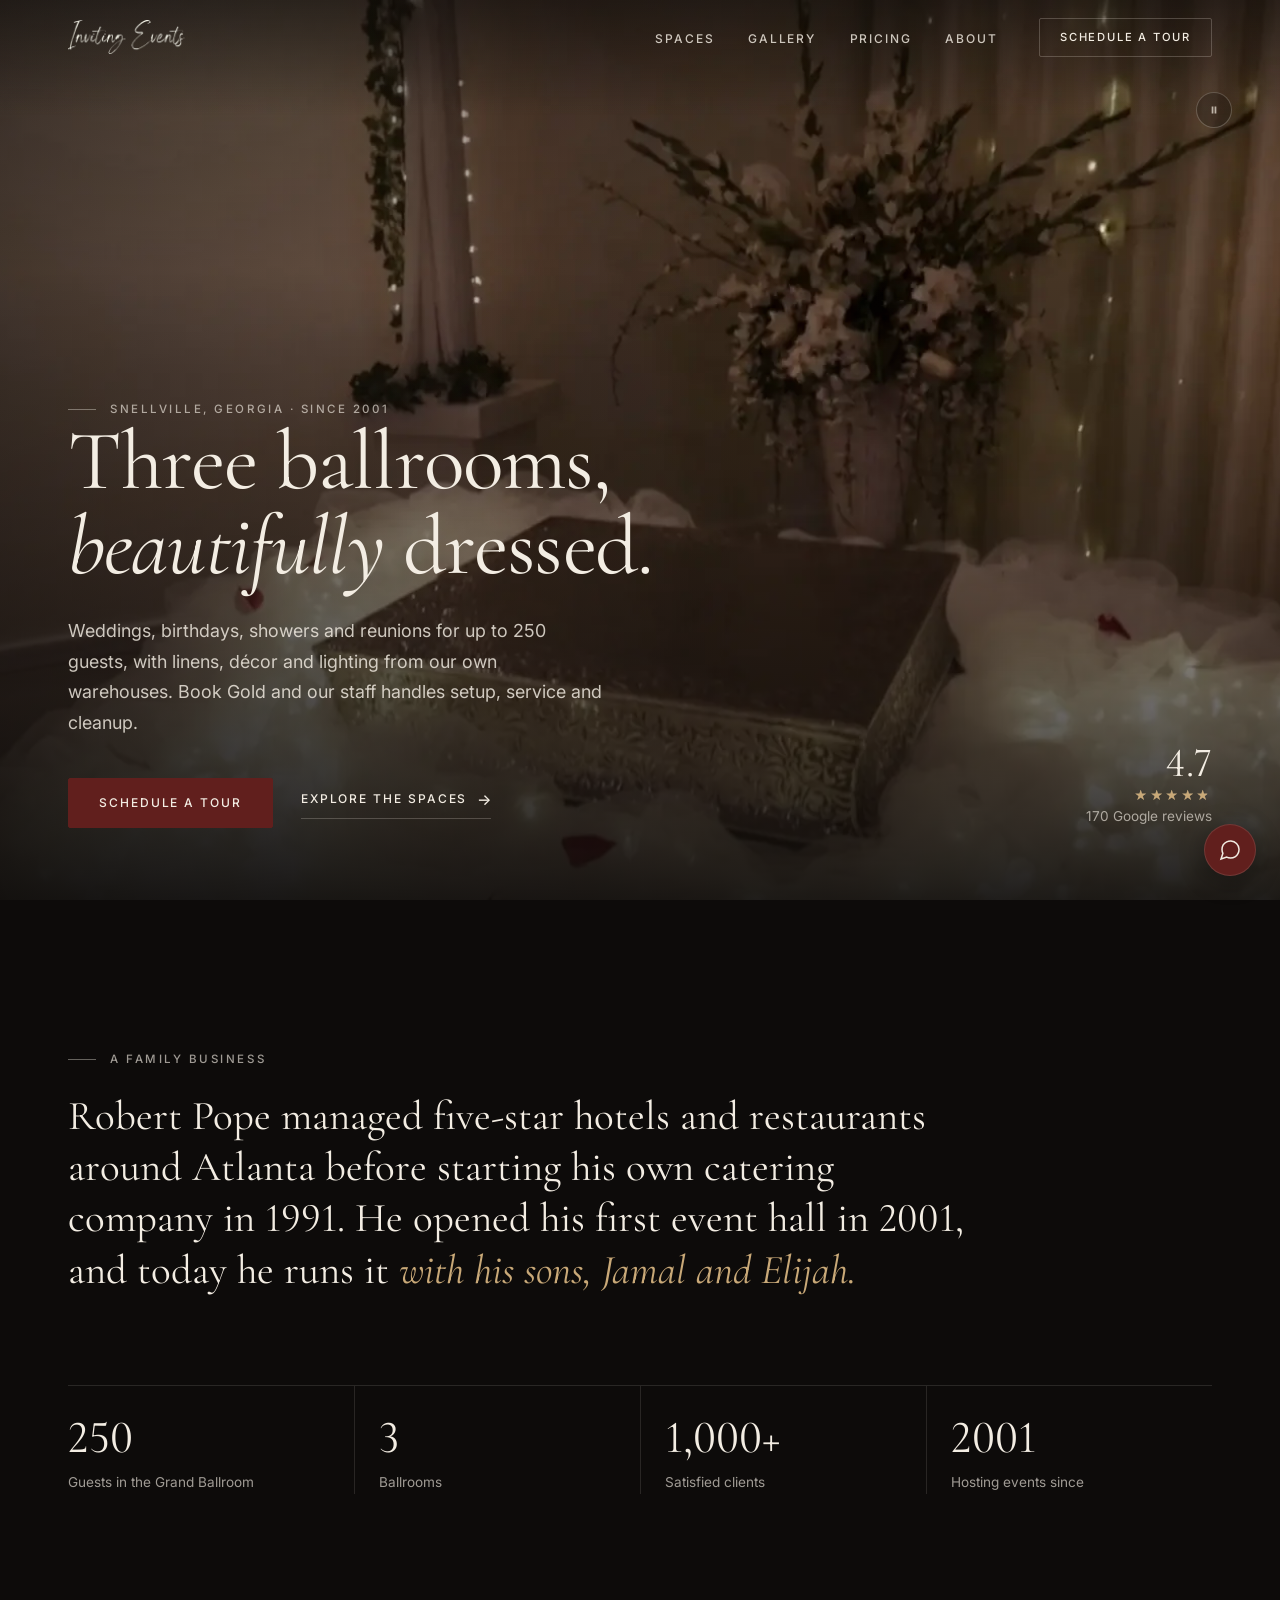
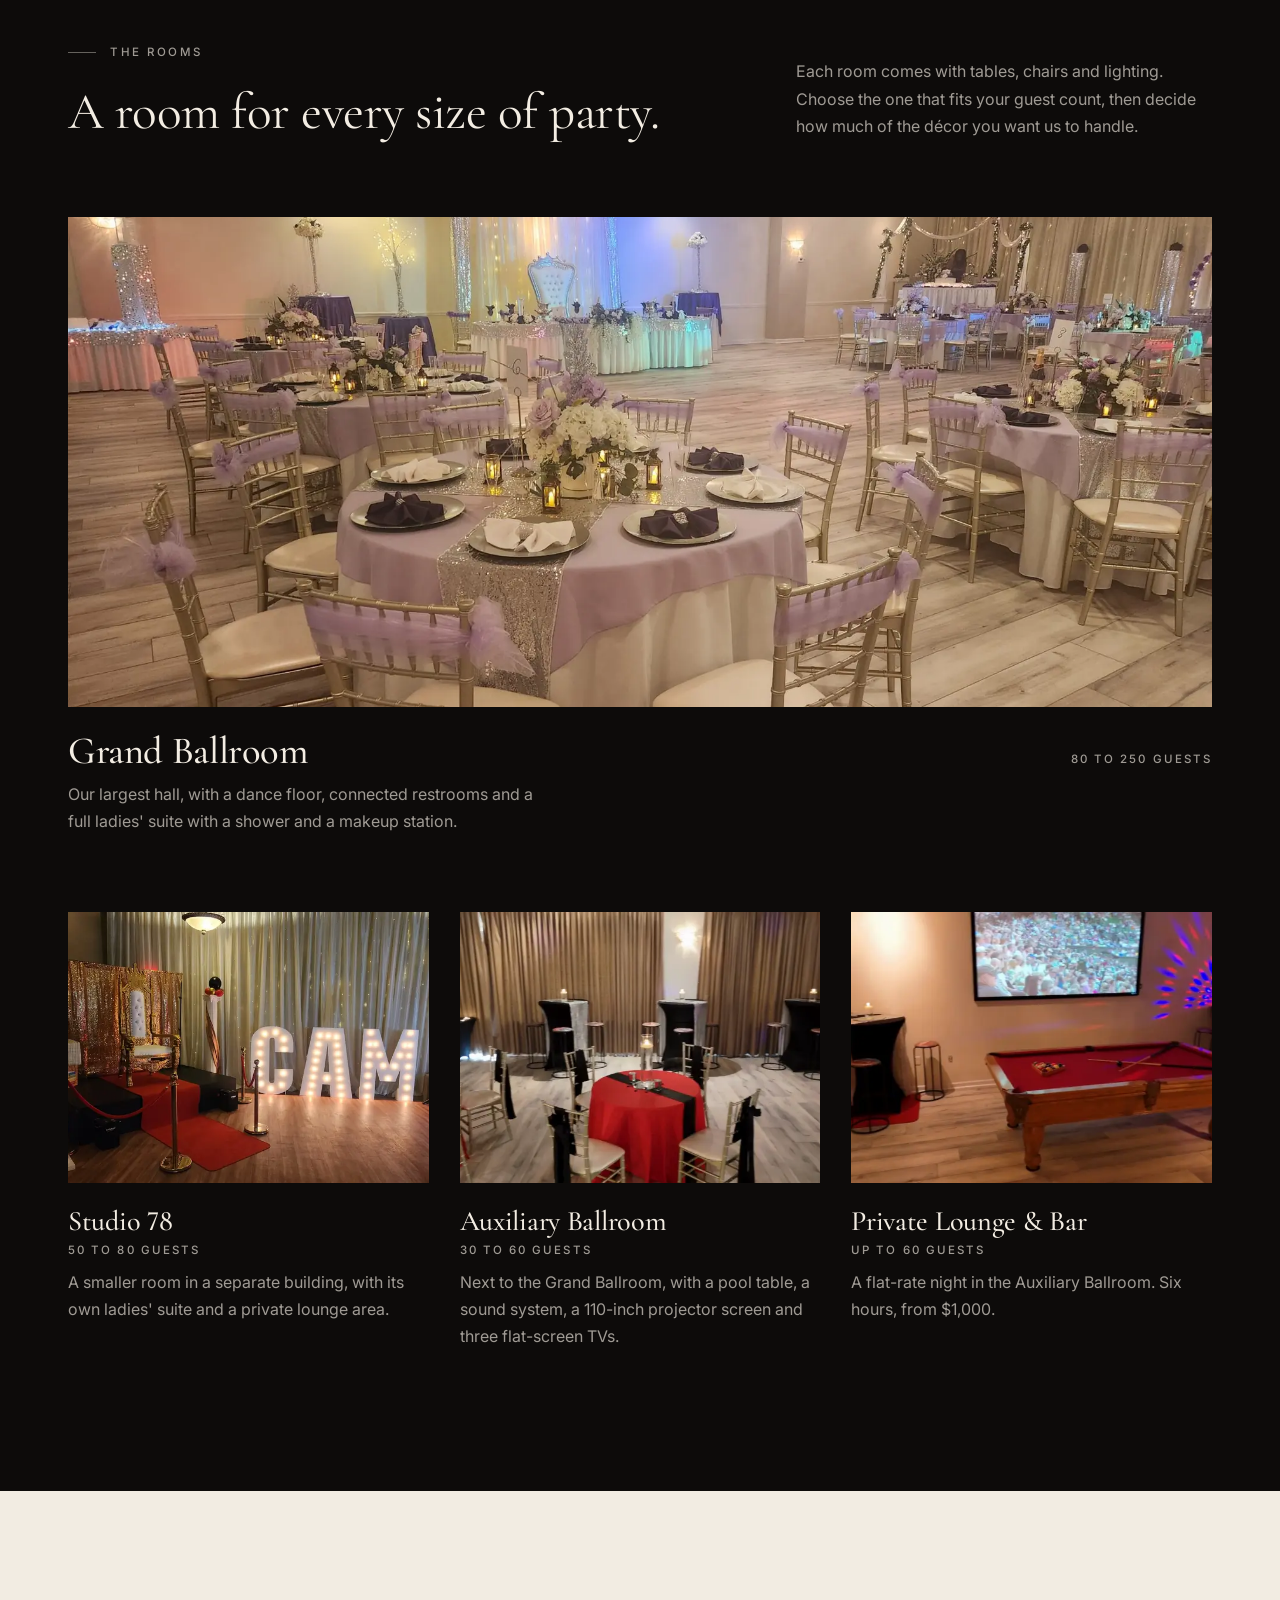
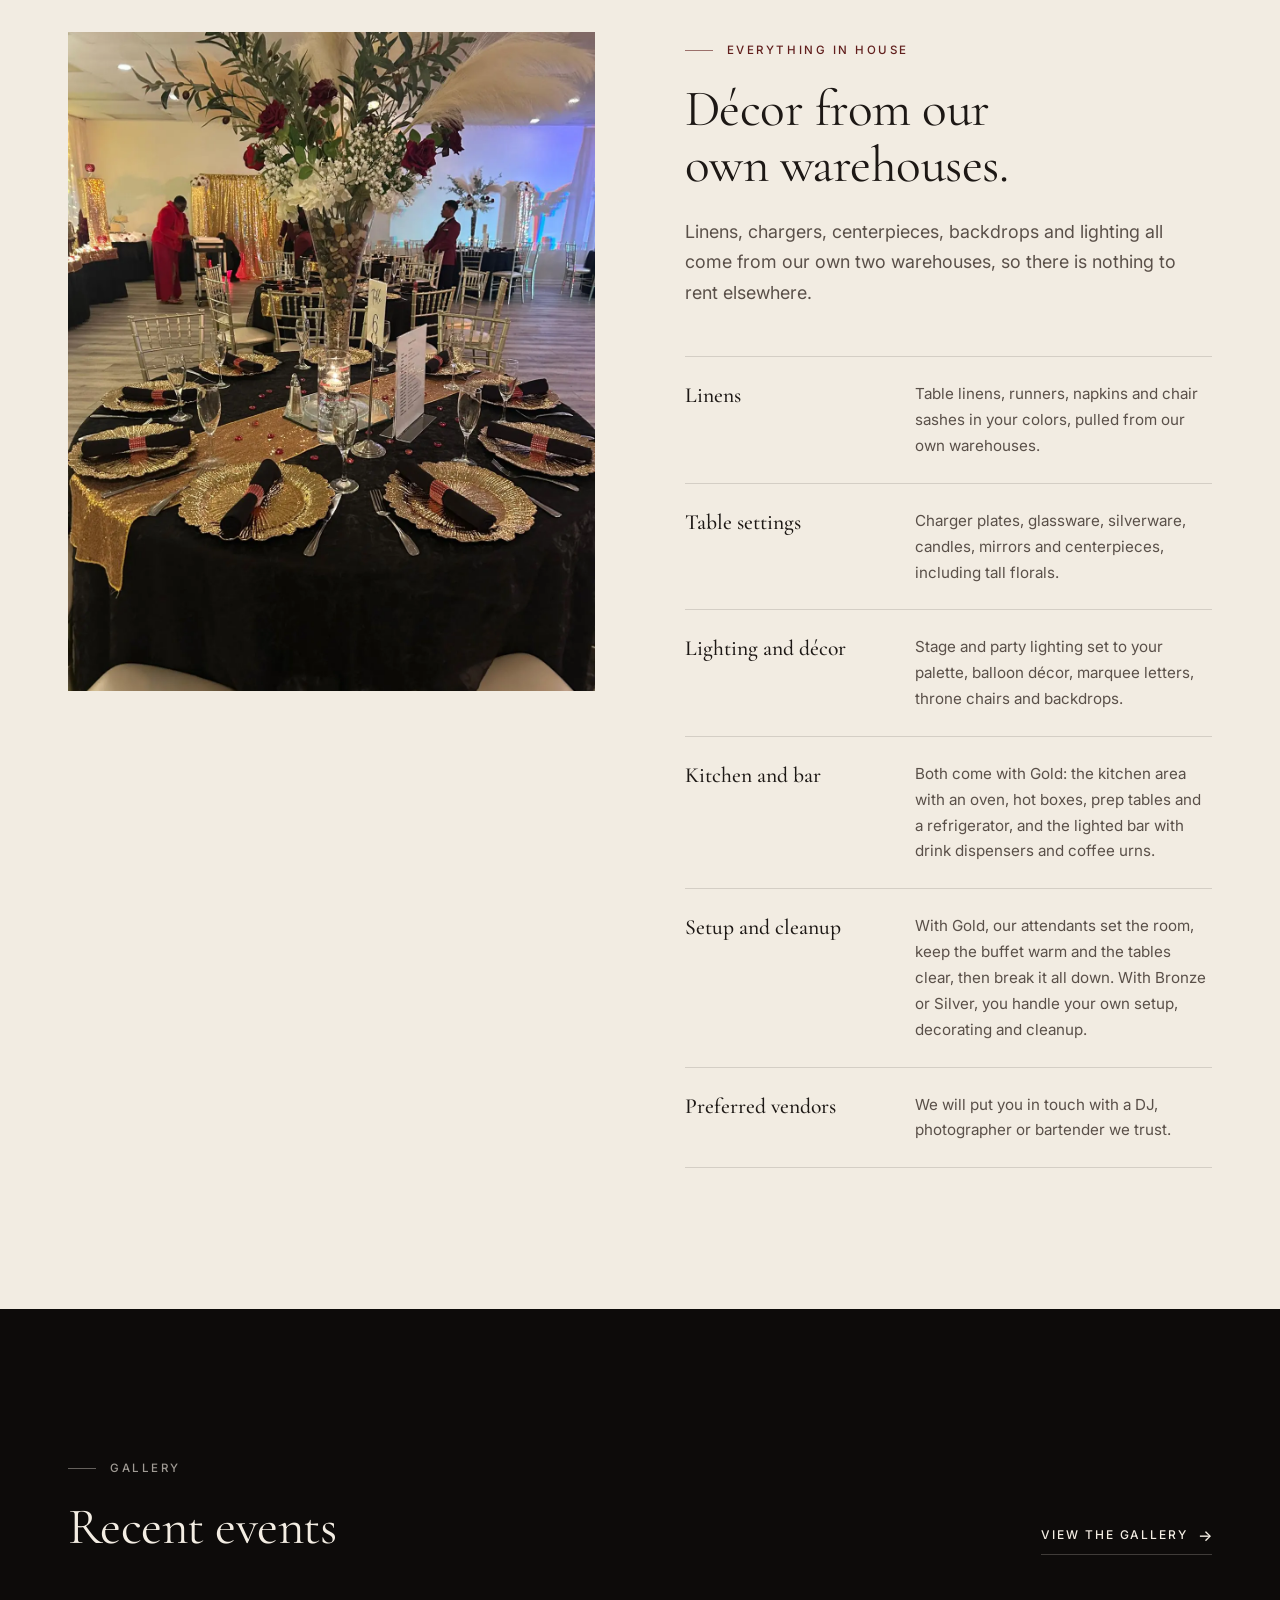
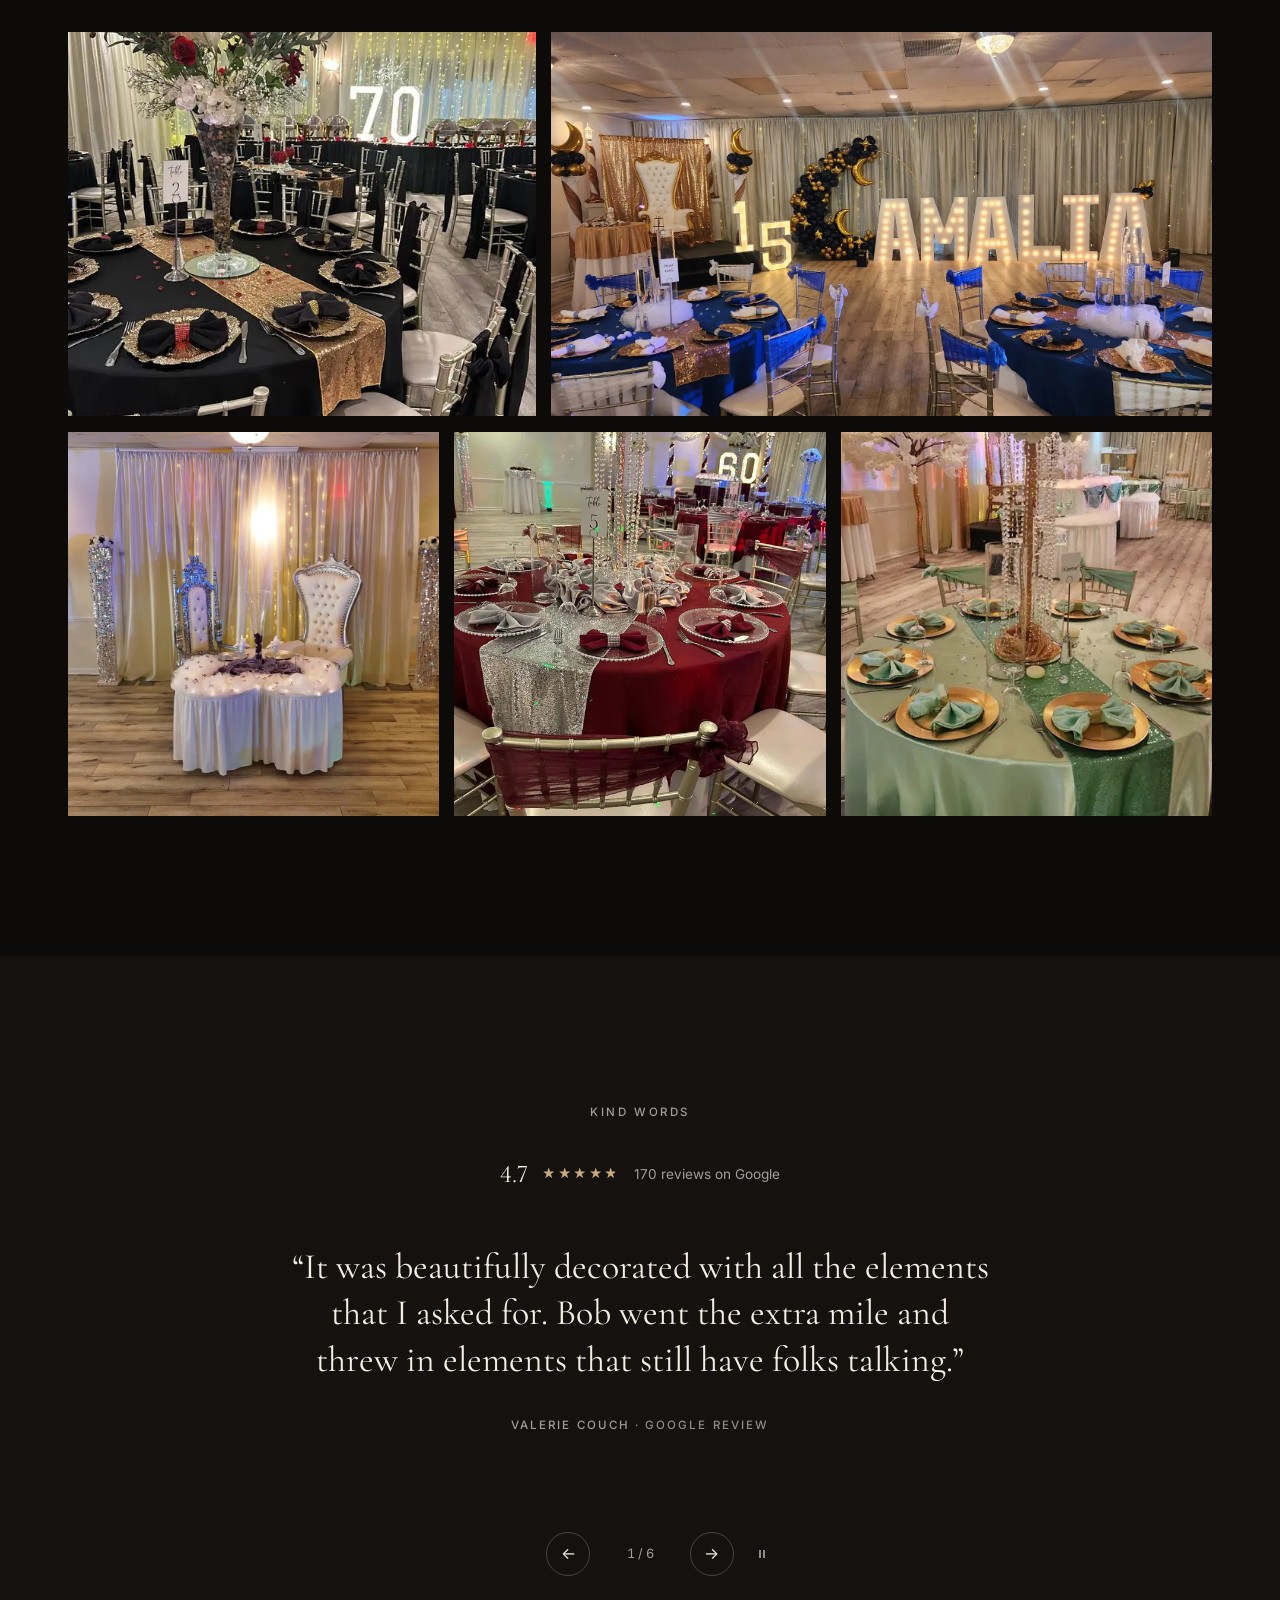
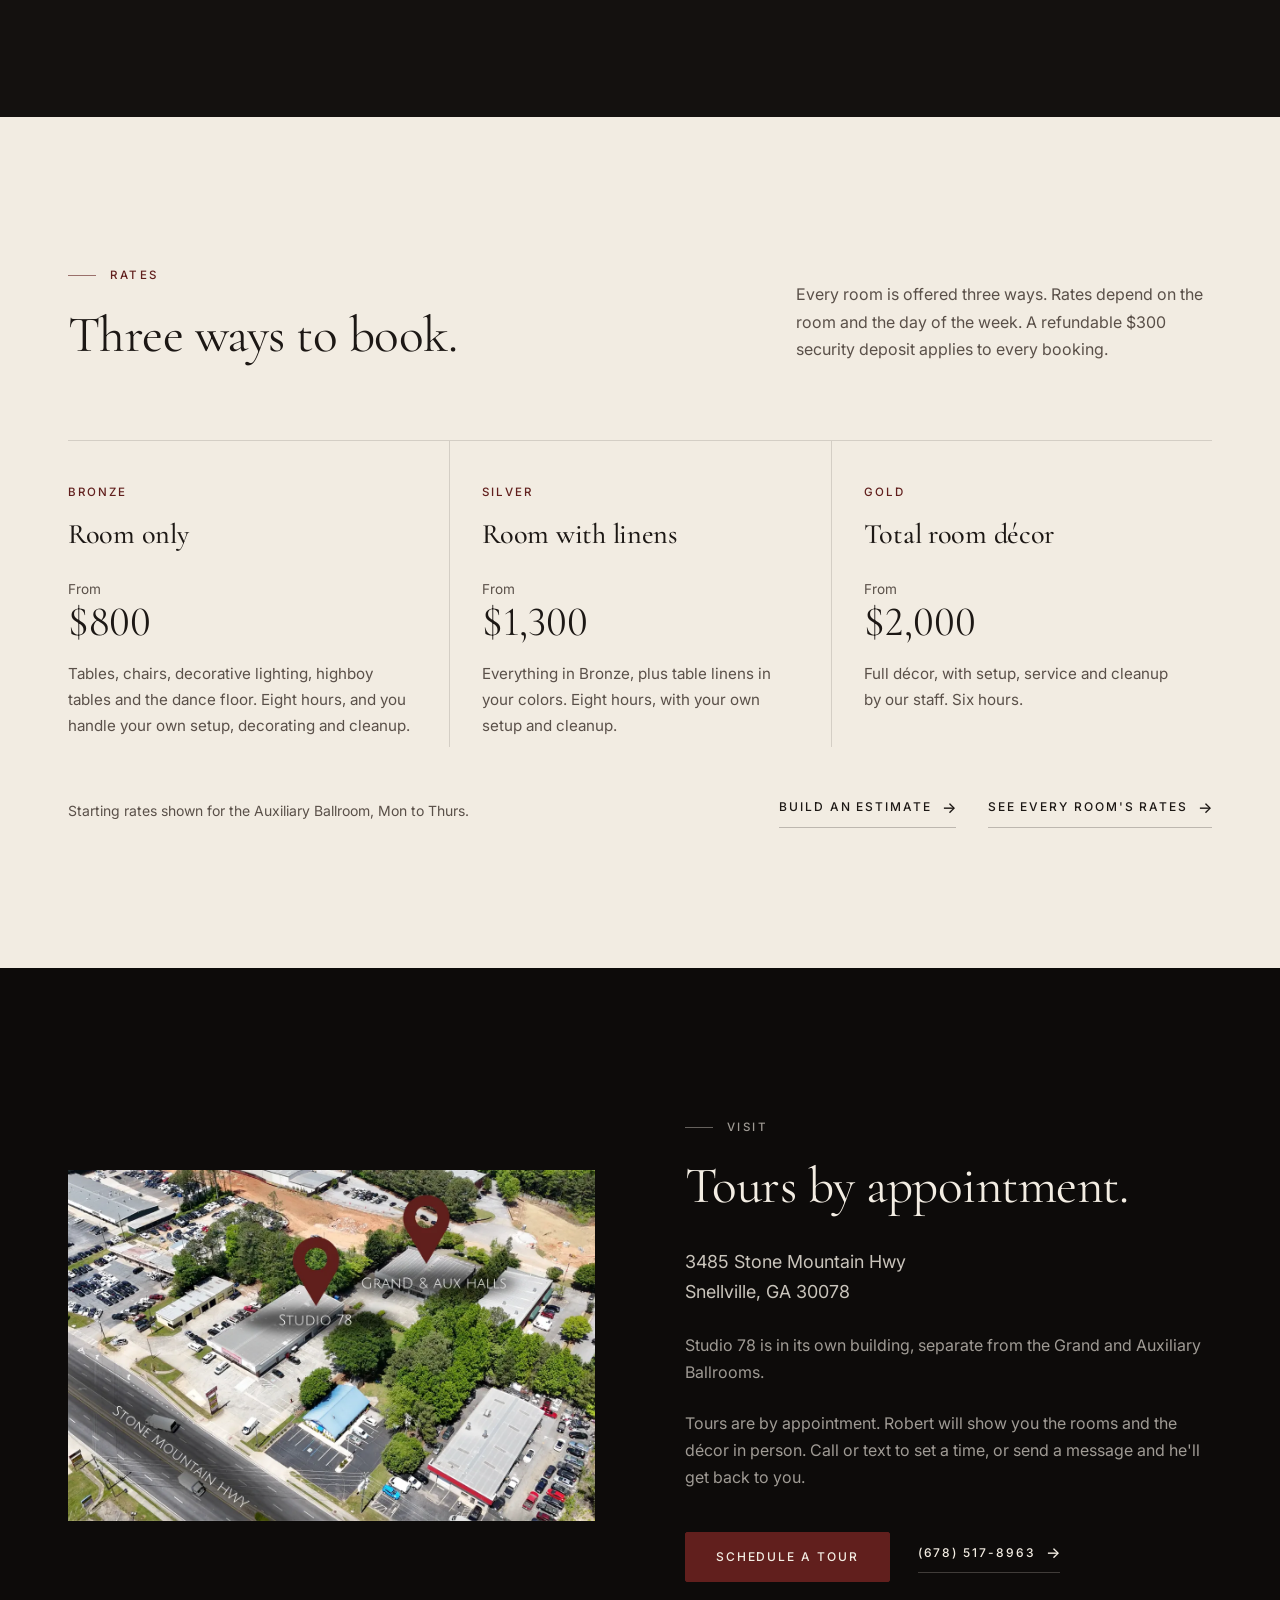
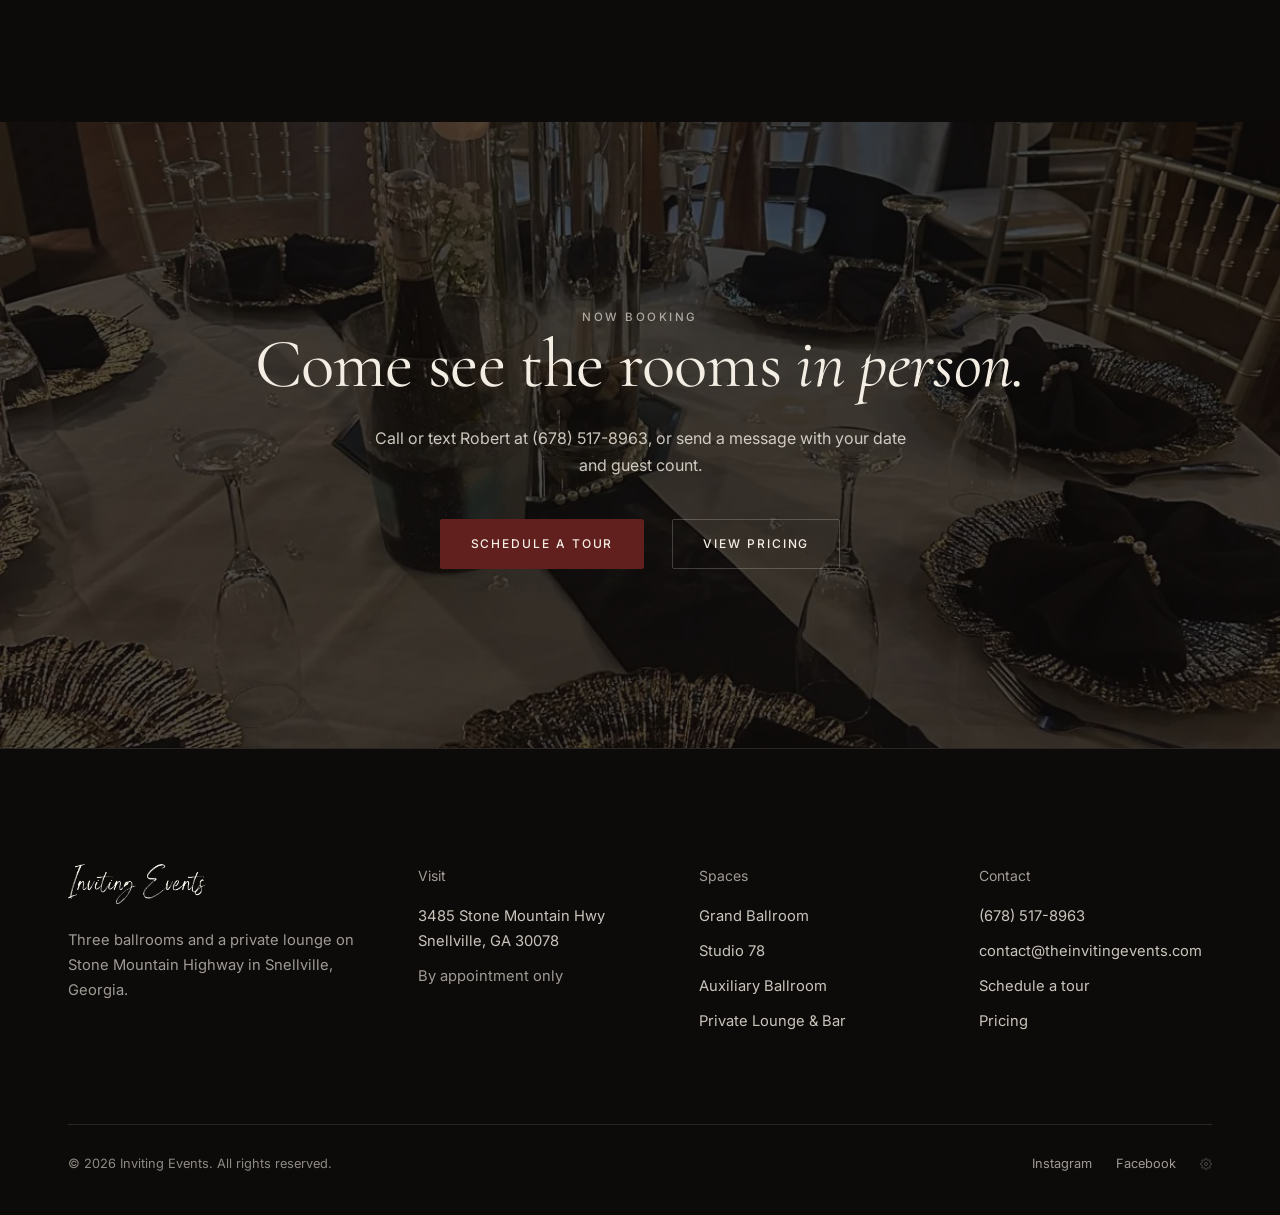
==== commit 3b5830d8: "Restore the editorial richness on the homepage: italic accent, gold stars, number strip, section lab" ====
--- a/index.html
+++ b/index.html
@@ -19,7 +19,7 @@
 <link rel="preconnect" href="https://fonts.googleapis.com">
 <link rel="preconnect" href="https://fonts.gstatic.com" crossorigin>
 <link href="https://fonts.googleapis.com/css2?family=Cormorant+Garamond:ital,wght@0,400;0,500;1,400;1,500&family=Inter:wght@400;500&display=swap" rel="stylesheet">
-<link rel="stylesheet" href="/assets/css/global.css">
+<link rel="stylesheet" href="/assets/css/global.css?v=20261029c">
 <link rel="preload" as="image" href="/assets/media/photos/hero-poster.webp">
 <style>
 .quote-nav { position: relative; }
@@ -94,8 +94,9 @@
   <div class="hero__content">
     <div class="wrap hero__grid">
       <div>
-        <h1 class="display">Three ballrooms in Snellville, Georgia.</h1>
-        <p class="lede">Weddings, birthdays, showers and reunions for up to 250 guests. Linens, décor and lighting come from our own warehouses. Book Gold and our staff handles setup, service and cleanup.</p>
+        <span class="eyebrow">Snellville, Georgia &middot; Since 2001</span>
+        <h1 class="display">Three ballrooms, <em>beautifully</em> dressed.</h1>
+        <p class="lede">Weddings, birthdays, showers and reunions for up to 250 guests, with linens, décor and lighting from our own warehouses. Book Gold and our staff handles setup, service and cleanup.</p>
         <div class="hero__actions">
           <a href="/contact/" class="btn btn--wine">Schedule a tour</a>
           <a href="#spaces" class="link">Explore the spaces</a>
@@ -103,7 +104,7 @@
       </div>
       <a class="hero__aside" href="https://g.page/r/CXj_mGN9WtfBEBM" target="_blank" rel="noopener">
         <strong data-rating>4.7</strong>
-        <span>on Google<br><span data-count>170</span> reviews</span>
+        <span><span class="stars" style="--fill:94%" data-stars aria-hidden="true">&#9733;&#9733;&#9733;&#9733;&#9733;</span><br><span data-count>170</span> Google reviews</span>
       </a>
     </div>
   </div>
@@ -112,7 +113,14 @@
 <!-- STATEMENT -->
 <section class="section">
   <div class="wrap">
-    <p class="statement reveal">Robert Pope managed five-star hotels and restaurants around Atlanta before starting his own catering company in 1991. He opened his first event hall in 2001.</p>
+    <span class="eyebrow reveal">A family business</span>
+    <p class="statement reveal">Robert Pope managed five-star hotels and restaurants around Atlanta before starting his own catering company in 1991. He opened his first event hall in 2001, and today he runs it <em>with his sons, Jamal and Elijah.</em></p>
+    <dl class="stats reveal">
+      <div><dt>250</dt><dd>Guests in the Grand Ballroom</dd></div>
+      <div><dt>3</dt><dd>Ballrooms</dd></div>
+      <div><dt>1,000+</dt><dd>Satisfied clients</dd></div>
+      <div><dt>2001</dt><dd>Hosting events since</dd></div>
+    </dl>
   </div>
 </section>
 
@@ -121,7 +129,8 @@
   <div class="wrap">
     <div class="section-head">
       <div class="reveal">
-        <h2 class="h2">The rooms</h2>
+        <span class="eyebrow">The rooms</span>
+        <h2 class="h2">A room for every size of party.</h2>
       </div>
       <p class="muted reveal" style="max-width:26em">Each room comes with tables, chairs and lighting. Choose the one that fits your guest count, then decide how much of the décor you want us to handle.</p>
     </div>
@@ -158,7 +167,8 @@
     </div>
     <div>
       <div class="reveal">
-        <h2 class="h2" style="margin-top:20px">What we provide</h2>
+        <span class="eyebrow">Everything in house</span>
+        <h2 class="h2">Décor from our own warehouses.</h2>
         <p class="lede" style="margin-top:24px">Linens, chargers, centerpieces, backdrops and lighting all come from our own two warehouses, so there is nothing to rent elsewhere.</p>
       </div>
       <div class="rows reveal" style="margin-top:48px">
@@ -178,6 +188,7 @@
   <div class="wrap">
     <div class="section-head">
       <div class="reveal">
+        <span class="eyebrow">Gallery</span>
         <h2 class="h2">Recent events</h2>
       </div>
       <a href="/gallery/" class="link reveal">View the gallery</a>
@@ -195,9 +206,9 @@
 <!-- REVIEWS -->
 <section class="section section--ink2 reviews">
   <div class="wrap">
-    <h2 class="h2 reveal">Reviews</h2>
+    <span class="eyebrow eyebrow--plain reveal">Kind words</span>
     <div class="reveal" style="margin-top:28px">
-      <a class="reviews__summary" href="https://g.page/r/CXj_mGN9WtfBEBM" target="_blank" rel="noopener"><strong data-rating>4.7</strong><span>on Google, <span data-count>170</span> reviews</span></a>
+      <a class="reviews__summary" href="https://g.page/r/CXj_mGN9WtfBEBM" target="_blank" rel="noopener"><strong data-rating>4.7</strong><span class="stars" style="--fill:94%" data-stars aria-hidden="true">&#9733;&#9733;&#9733;&#9733;&#9733;</span><span><span data-count>170</span> reviews on Google</span></a>
     </div>
     <div class="quote-stage reveal" id="quotes" aria-live="off"></div>
     <div class="quote-nav reveal">
@@ -214,7 +225,8 @@
   <div class="wrap">
     <div class="section-head">
       <div class="reveal">
-        <h2 class="h2">Pricing</h2>
+        <span class="eyebrow">Rates</span>
+        <h2 class="h2">Three ways to book.</h2>
       </div>
       <p class="muted reveal" style="max-width:26em">Every room is offered three ways. Rates depend on the room and the day of the week. A refundable $300 security deposit applies to every booking.</p>
     </div>
@@ -253,7 +265,8 @@
   <div class="wrap split">
     <div class="frame frame--32 reveal"><img src="/assets/media/photos/aerial.webp" alt="Aerial view of Inviting Events on Stone Mountain Highway" loading="lazy" width="1440" height="800"></div>
     <div class="reveal">
-      <h2 class="h2" style="margin-top:20px">Visit</h2>
+      <span class="eyebrow">Visit</span>
+      <h2 class="h2">Tours by appointment.</h2>
       <div class="stack" style="margin-top:32px">
         <address style="font-style:normal" class="lede">3485 Stone Mountain Hwy<br>Snellville, GA 30078</address>
         <p class="muted">Studio 78 is in its own building, separate from the Grand and Auxiliary Ballrooms.</p>
@@ -263,6 +276,20 @@
         <a href="/contact/" class="btn btn--wine">Schedule a tour</a>
         <a href="tel:+16785178963" class="link">(678) 517-8963</a>
       </div>
+    </div>
+  </div>
+</section>
+
+<!-- CTA -->
+<section class="cta">
+  <div class="cta__media"><img src="/assets/media/photos/img-20251203-wa0004.webp" alt="" loading="lazy"></div>
+  <div class="wrap reveal">
+    <span class="eyebrow eyebrow--plain">Now booking</span>
+    <h2 class="h1">Come see the rooms <em>in person.</em></h2>
+    <p>Call or text Robert at (678) 517-8963, or send a message with your date and guest count.</p>
+    <div class="hero__actions">
+      <a href="/contact/" class="btn btn--wine">Schedule a tour</a>
+      <a href="/pricing/" class="btn btn--line">View pricing</a>
     </div>
   </div>
 </section>
@@ -311,7 +338,7 @@
   </div>
 </footer>
 
-<script src="/assets/js/global.js"></script>
+<script src="/assets/js/global.js?v=20261029c"></script>
 <script>
 // Google reviews: live from the reviews worker when it answers, otherwise these real reviews from Google
 (function () {
@@ -380,7 +407,10 @@
   fetch('https://worker-lingering-heart-0510.fancy-brook-a8e8.workers.dev')
     .then(r => r.ok ? r.json() : Promise.reject())
     .then(d => {
-      if (d.rating) document.querySelectorAll('[data-rating]').forEach(el => el.textContent = d.rating);
+      if (d.rating) {
+        document.querySelectorAll('[data-rating]').forEach(el => el.textContent = d.rating);
+        document.querySelectorAll('[data-stars]').forEach(el => el.style.setProperty('--fill', Math.max(0, Math.min(100, d.rating / 5 * 100)) + '%'));
+      }
       if (d.totalReviews) document.querySelectorAll('[data-count]').forEach(el => el.textContent = d.totalReviews);
       const skip = /\b(ali|ahli|alexandra)\b|mrs\.?\s*pope|mr\.?\s*(&|and)\s*mrs/i;
       const live = (d.reviews || []).filter(r => r.rating >= 5 && r.text && r.text.length < 320 && !skip.test(r.text))
@@ -390,6 +420,6 @@
     .catch(() => {});
 })();
 </script>
-<script src="/assets/js/chat.js" defer></script>
+<script src="/assets/js/chat.js?v=20261029c" defer></script>
 </body>
 </html>
--- a/assets/css/global.css
+++ b/assets/css/global.css
@@ -66,11 +66,14 @@
 .display, .h1, .h2, .h3, .stats dt, .tier__from strong, .hero__aside strong, .reviews__summary strong, .rates dd, .statement, .room-tab__name, .faq summary { font-variant-numeric: lining-nums; }
 
 .eyebrow {
-  display: inline-block;
+  display: inline-flex; align-items: center; gap: 14px;
   font-family: var(--sans); font-size: 0.72rem; font-weight: 500;
   letter-spacing: 0.22em; text-transform: uppercase; color: var(--ivory-60);
 }
 
+.eyebrow::before { content: ''; width: 28px; height: 1px; background: currentColor; opacity: 0.6; }
+.eyebrow--plain::before { display: none; }
+.eyebrow + .display, .eyebrow + .h1, .eyebrow + .h2, .eyebrow + .statement { margin-top: 22px; }
 .lede { font-size: clamp(1.05rem, 1.4vw, 1.2rem); line-height: 1.7; color: var(--ivory-80); max-width: 36em; }
 .muted { color: var(--ivory-60); }
 .small { font-size: 0.875rem; }
@@ -199,7 +202,8 @@
 .hero__actions { display: flex; flex-wrap: wrap; align-items: center; gap: 28px; margin-top: 40px; }
 .hero__aside { text-align: right; font-size: 0.85rem; color: var(--ivory-60); line-height: 1.6; }
 .hero__aside strong { display: block; font-family: var(--serif); font-weight: 400; font-size: 2.6rem; line-height: 1; color: var(--ivory); }
-.stars { color: var(--gold); letter-spacing: 0.2em; font-size: 0.8rem; }
+.stars { position: relative; display: inline-block; color: var(--line-2); letter-spacing: 0.2em; font-size: 0.8rem; line-height: 1; }
+.stars::before { content: '\2605\2605\2605\2605\2605'; position: absolute; left: 0; top: 0; width: var(--fill, 100%); overflow: hidden; white-space: nowrap; color: var(--gold); }
 
 .video-toggle {
   position: absolute; z-index: 2; right: var(--gutter); top: calc(var(--nav-h) + 16px);
@@ -218,13 +222,15 @@
 .page-hero--plain .hero__content { padding-top: 0; }
 
 /* ═══ STATEMENT ═══ */
+.statement em { font-style: italic; color: var(--gold); }
+.paper .statement em { color: var(--wine); }
 .statement { font-family: var(--serif); font-weight: 400; font-size: clamp(1.75rem, 3.2vw, 2.75rem); line-height: 1.25; color: var(--ivory); max-width: 22em; text-wrap: pretty; }
 .paper .statement { color: var(--char); }
 
-.stats { display: grid; grid-template-columns: repeat(4, 1fr); margin-top: clamp(56px, 7vw, 96px); }
-.stats > div { padding: 0 24px 0 0; }
-.stats > div + div { padding-left: 24px; }
-.stats dt { font-family: var(--serif); font-size: clamp(1.7rem, 2.4vw, 2.2rem); line-height: 1.1; color: var(--ivory); }
+.stats { display: grid; grid-template-columns: repeat(4, 1fr); border-top: 1px solid var(--line); margin-top: clamp(56px, 7vw, 96px); }
+.stats > div { padding: 28px 24px 0 0; }
+.stats > div + div { padding-left: 24px; border-left: 1px solid var(--line); }
+.stats dt { font-family: var(--serif); font-size: clamp(2.2rem, 3.6vw, 3.2rem); line-height: 1; color: var(--ivory); }
 .stats dd { margin-top: 10px; font-size: 0.85rem; color: var(--ivory-60); }
 .paper .stats { border-color: var(--paper-line); }
 .paper .stats > div + div { border-color: var(--paper-line); }
@@ -250,7 +256,7 @@
 .space { display: block; }
 .space .frame { aspect-ratio: 4 / 3; }
 .space__meta { display: flex; justify-content: space-between; align-items: baseline; gap: 20px; margin-top: 22px; }
-.space__cap { font-size: 0.875rem; font-weight: 400; letter-spacing: 0; text-transform: none; color: var(--ivory-60); white-space: nowrap; }
+.space__cap { font-size: 0.72rem; font-weight: 500; letter-spacing: 0.18em; text-transform: uppercase; color: var(--ivory-60); white-space: nowrap; }
 .space p { margin-top: 8px; color: var(--ivory-60); max-width: 30em; }
 .space .h3 { transition: color 0.3s; }
 .space:hover .h3 { color: var(--gold); }
@@ -284,7 +290,7 @@
 .quote { position: absolute; inset: 0; opacity: 0; visibility: hidden; transition: opacity 0.8s var(--ease), visibility 0s linear 0.8s; }
 .quote.is-active { position: relative; opacity: 1; visibility: visible; transition: opacity 0.8s var(--ease); }
 .quote blockquote { font-family: var(--serif); font-size: clamp(1.5rem, 2.8vw, 2.35rem); line-height: 1.3; color: var(--ivory); text-wrap: balance; }
-.quote figcaption { margin-top: 32px; font-size: 0.875rem; font-weight: 400; letter-spacing: 0; text-transform: none; color: var(--ivory-60); }
+.quote figcaption { margin-top: 32px; font-size: 0.72rem; font-weight: 500; letter-spacing: 0.18em; text-transform: uppercase; color: var(--ivory-60); }
 .quote figcaption span { color: var(--ivory-40); }
 .quote-nav { display: flex; justify-content: center; align-items: center; gap: 24px; margin-top: 48px; }
 .quote-nav button { width: 44px; height: 44px; border: 1px solid var(--line-2); border-radius: 50%; color: var(--ivory); transition: background 0.3s, color 0.3s; }
@@ -295,7 +301,7 @@
 .tiers { display: grid; grid-template-columns: repeat(3, 1fr); border-top: 1px solid var(--line); }
 .tier { padding: 36px 32px 8px 0; }
 .tier + .tier { padding-left: 32px; border-left: 1px solid var(--line); }
-.tier__name { font-size: 0.875rem; font-weight: 400; letter-spacing: 0; text-transform: none; color: var(--gold); }
+.tier__name { font-size: 0.72rem; font-weight: 500; letter-spacing: 0.18em; text-transform: uppercase; color: var(--gold); }
 .tier .h3 { margin-top: 14px; }
 .tier__from { margin-top: 28px; font-size: 0.85rem; color: var(--ivory-60); }
 .tier__from strong { display: block; font-family: var(--serif); font-weight: 400; font-size: 2.6rem; line-height: 1.05; color: var(--ivory); }
@@ -420,8 +426,8 @@
 .lightbox__count { position: absolute; bottom: 24px; left: 50%; transform: translateX(-50%); font-size: 0.8rem; letter-spacing: 0.1em; color: var(--ivory-60); font-variant-numeric: tabular-nums; }
 
 /* ═══ REVEAL ═══ */
-.reveal { opacity: 0; transition: opacity 0.35s var(--ease); }
-.reveal.is-in { opacity: 1; }
+.reveal { opacity: 0; transform: translateY(14px); transition: opacity 0.7s var(--ease), transform 0.7s var(--ease); }
+.reveal.is-in { opacity: 1; transform: none; }
 .reveal-d1 { transition-delay: 0.1s; }
 .reveal-d2 { transition-delay: 0.2s; }
 .no-js .reveal { opacity: 1; transform: none; }
@@ -446,8 +452,9 @@
   .hero__aside { text-align: left; display: flex; align-items: baseline; gap: 12px; }
   .hero__aside strong { display: inline; font-size: 1.8rem; }
   .stats { grid-template-columns: 1fr 1fr; }
-  .stats > div:nth-child(3) { padding-left: 0; }
-  .stats > div:nth-child(n+3) { margin-top: 28px; }
+  .stats > div:nth-child(3) { padding-left: 0; border-left: 0; }
+  .stats > div:nth-child(n+3) { margin-top: 28px; border-top: 1px solid var(--line); }
+  .paper .stats > div:nth-child(n+3) { border-top-color: var(--paper-line); }
   .spaces { grid-template-columns: 1fr; }
   .space:first-child .frame { aspect-ratio: 4 / 3; }
   .tiers { grid-template-columns: 1fr; }
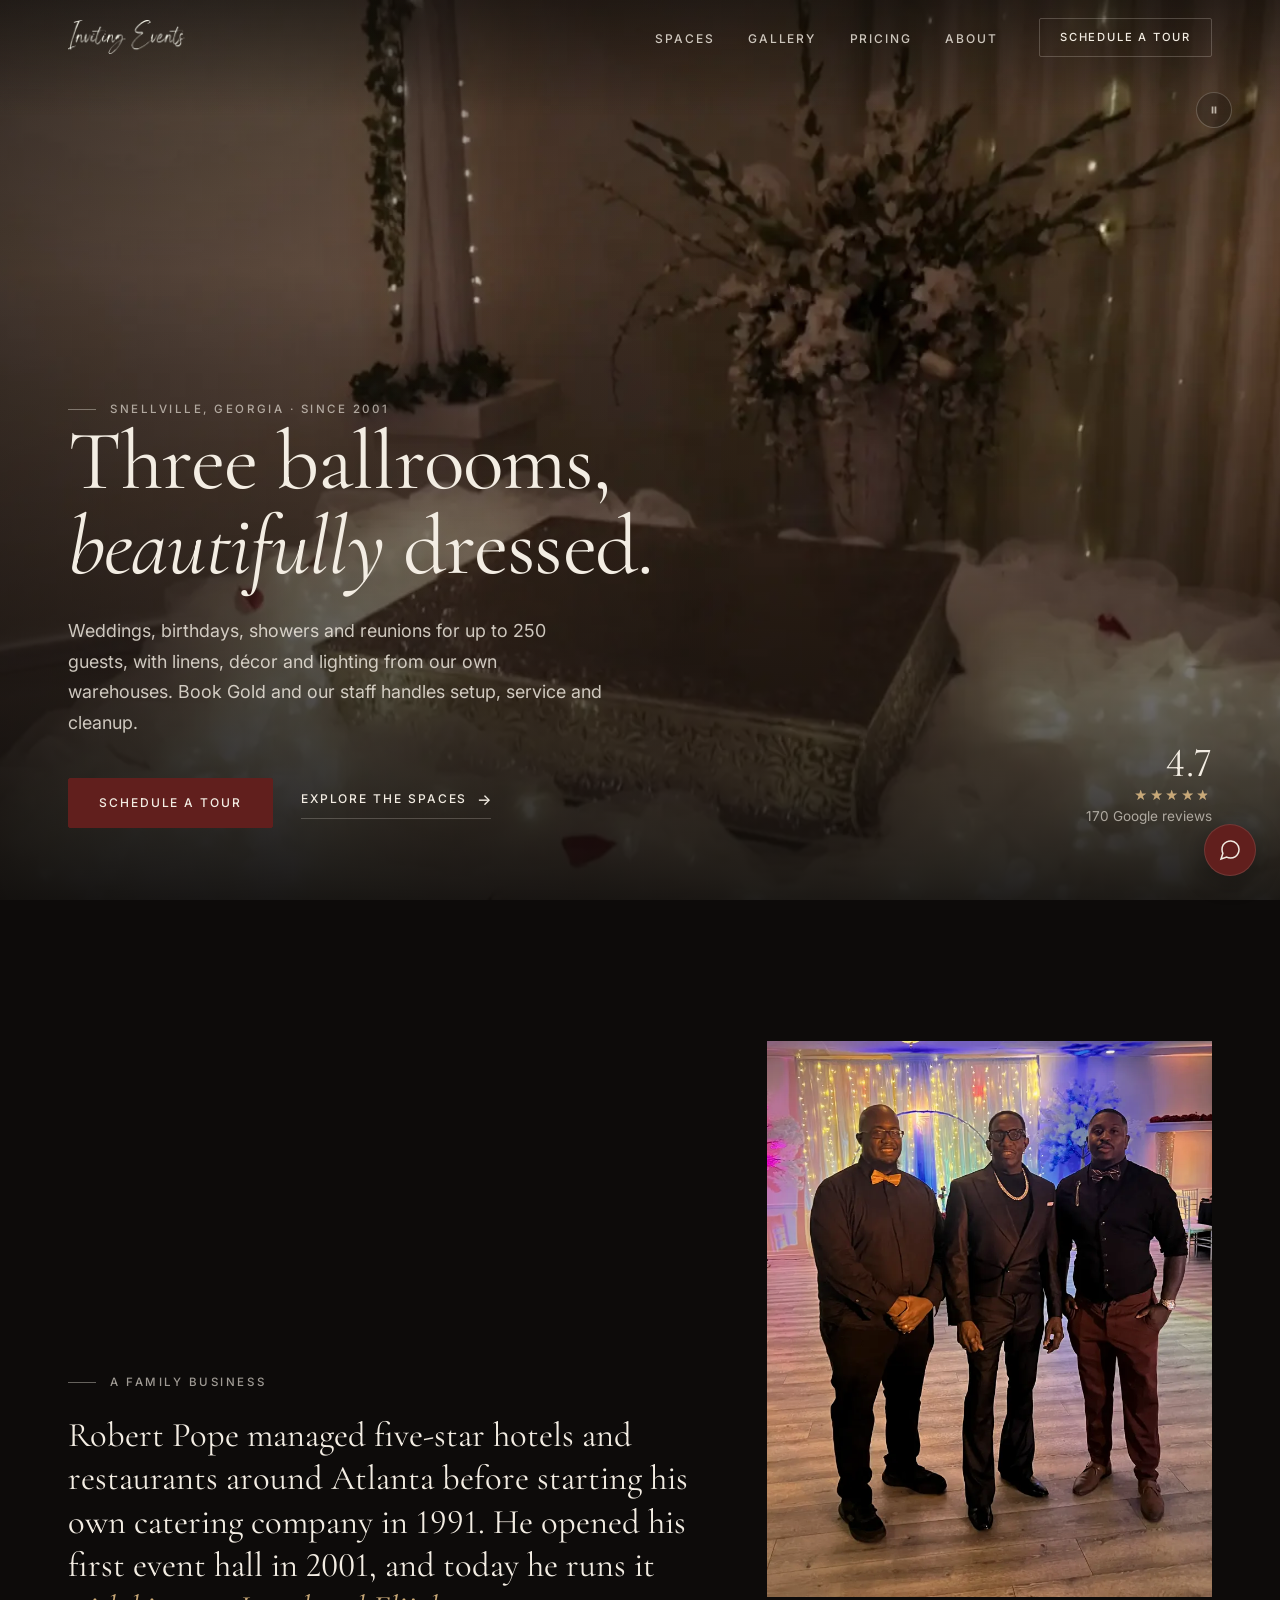
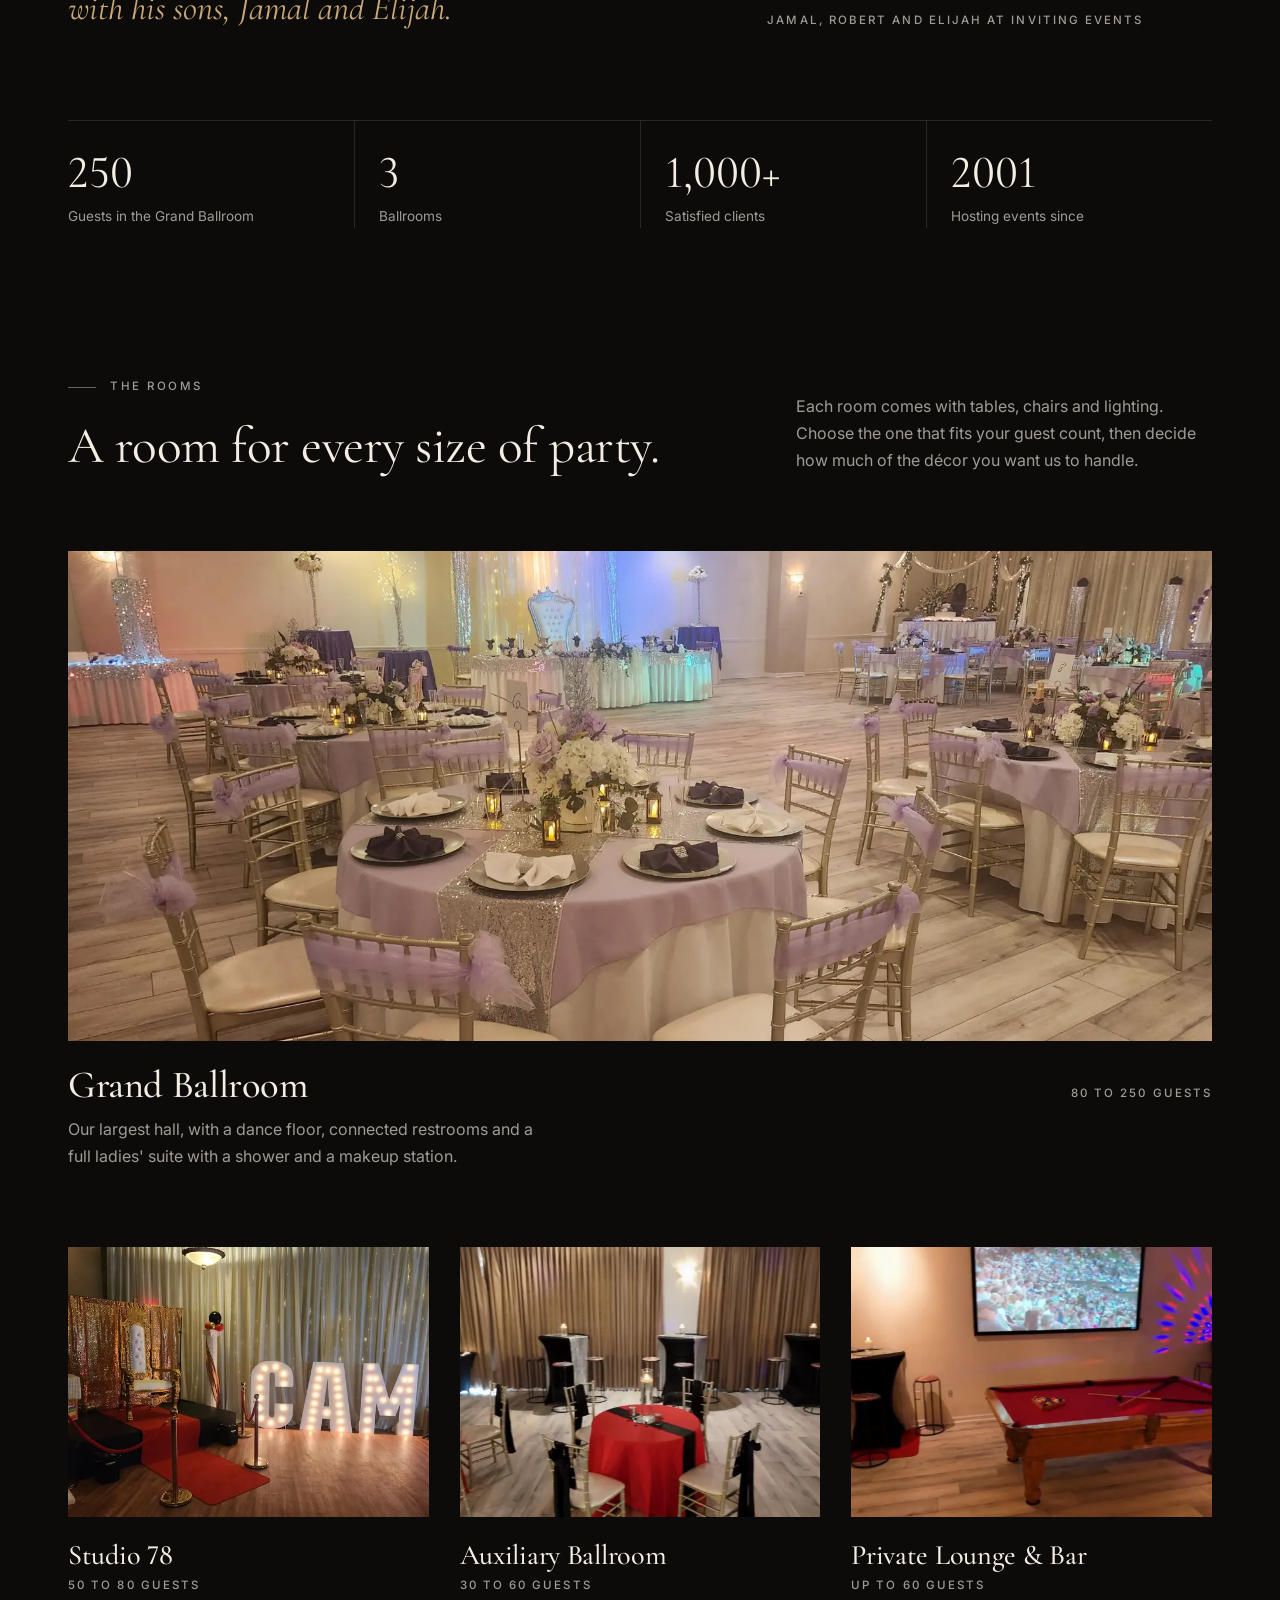
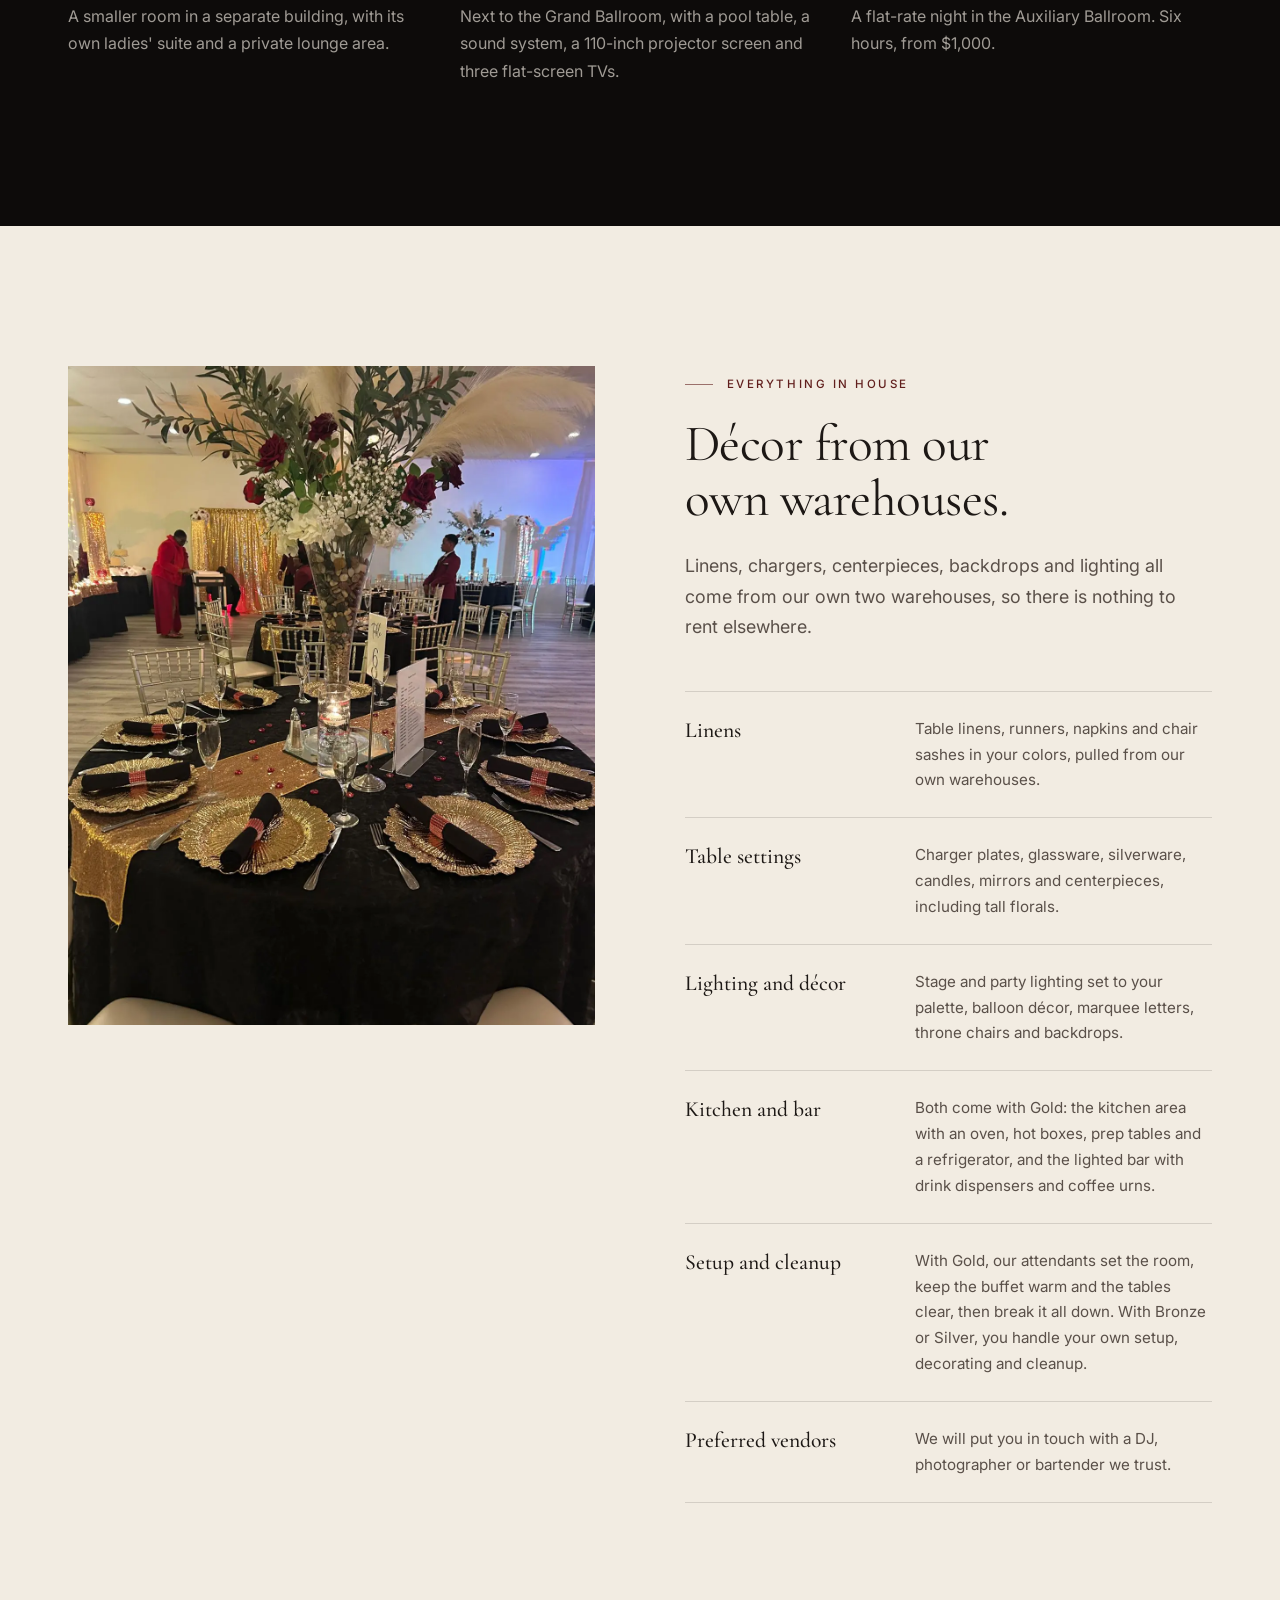
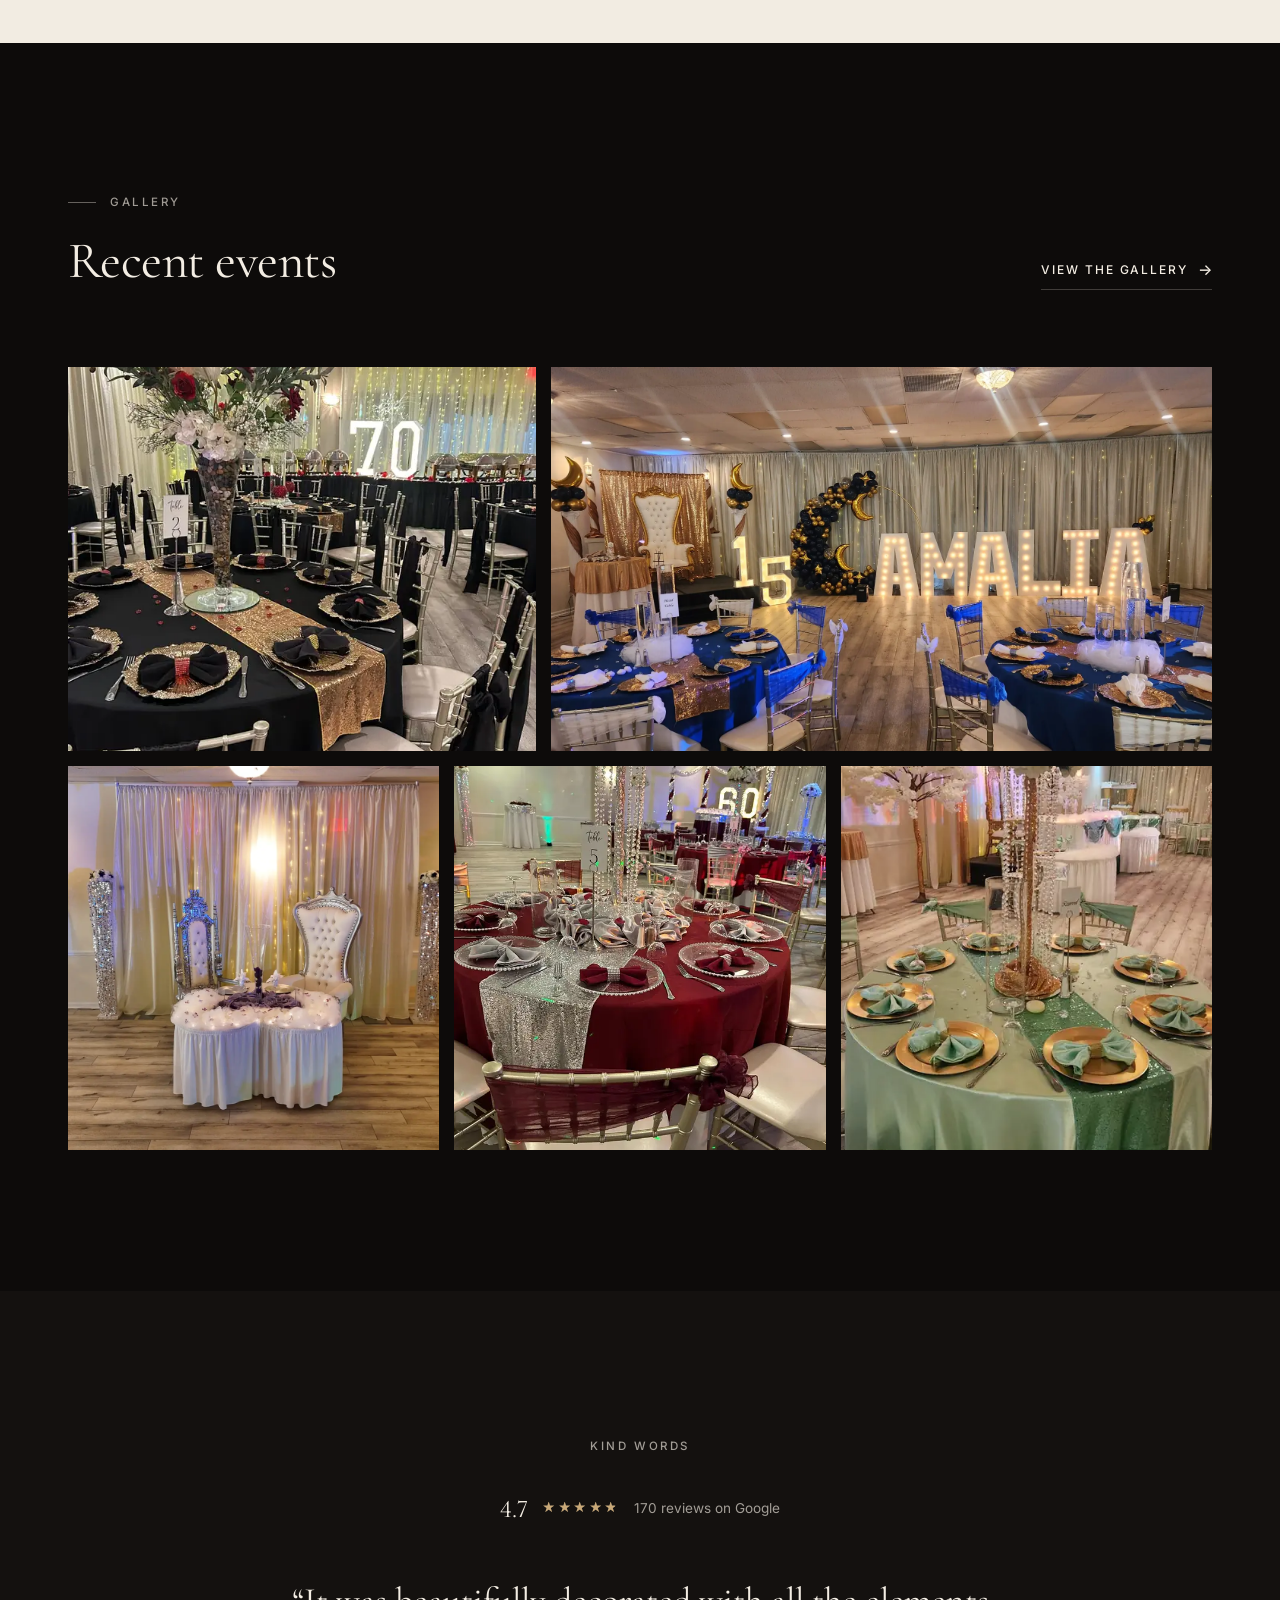
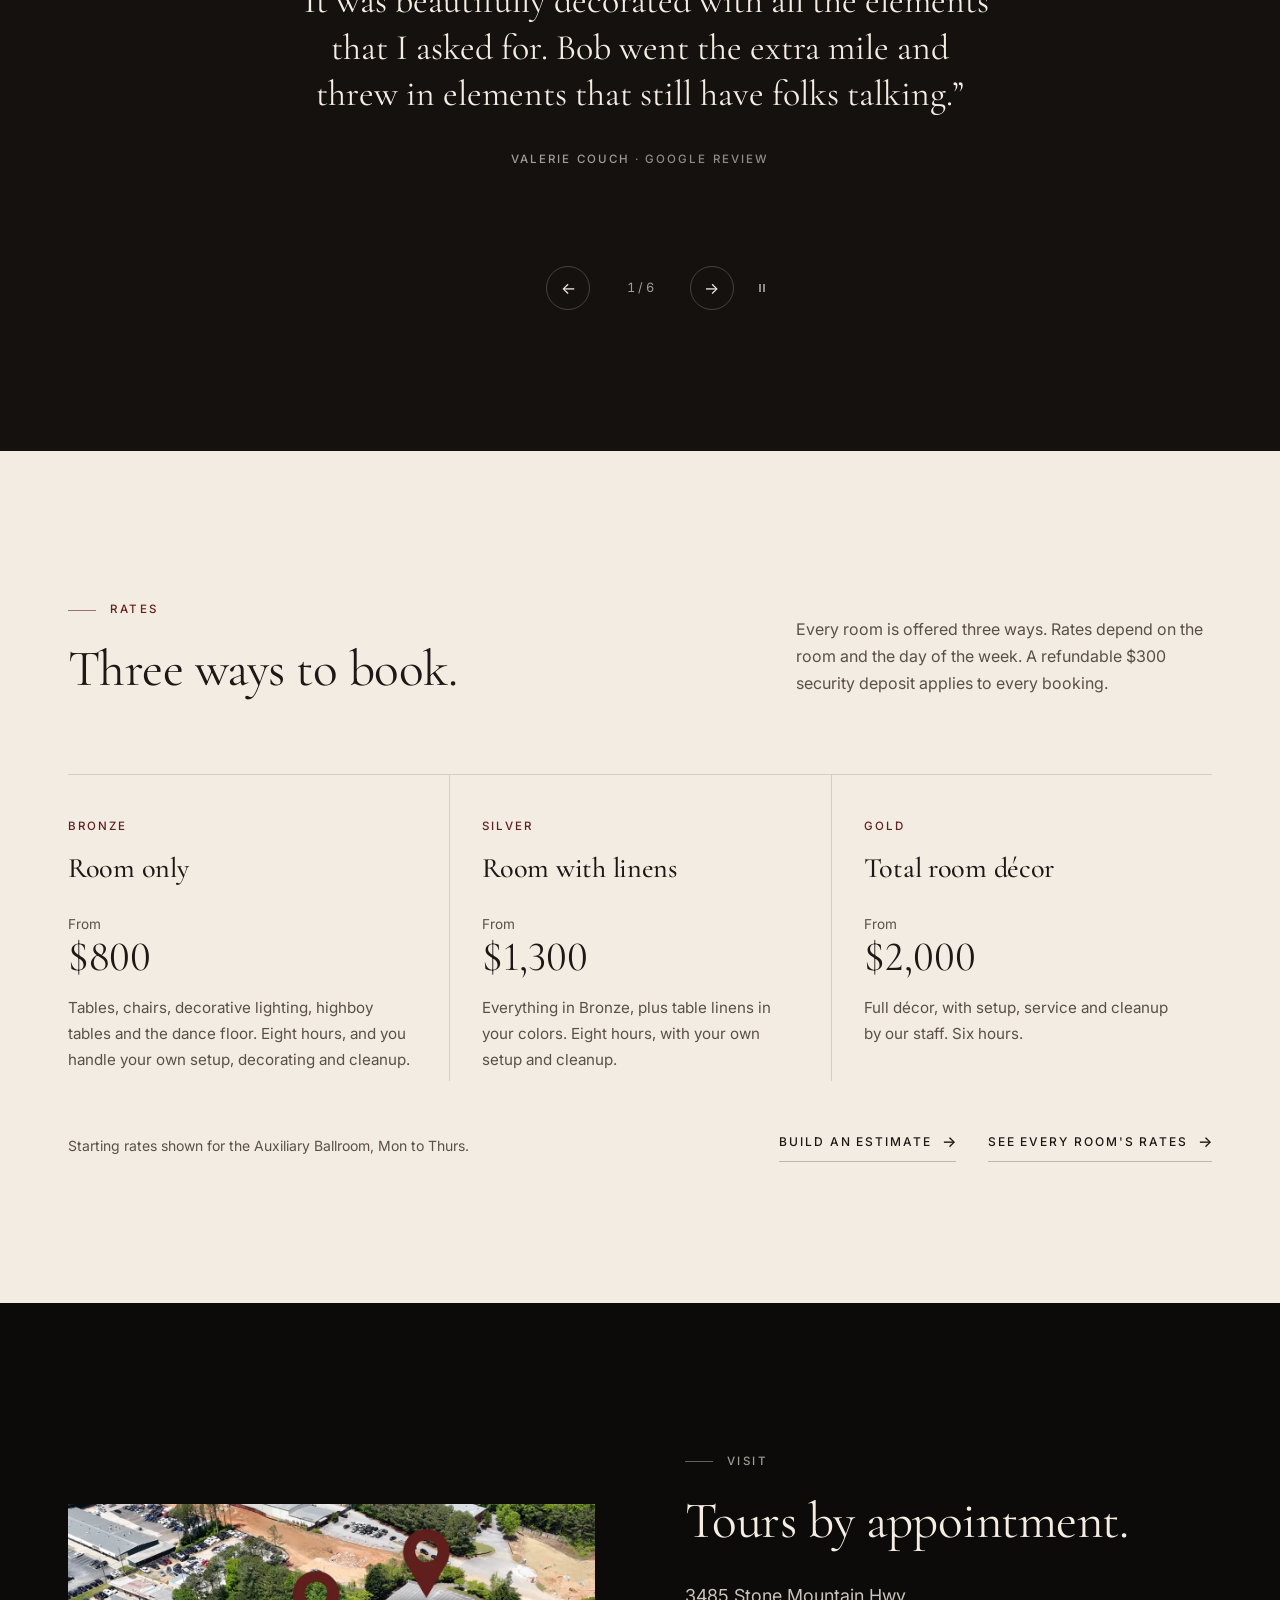
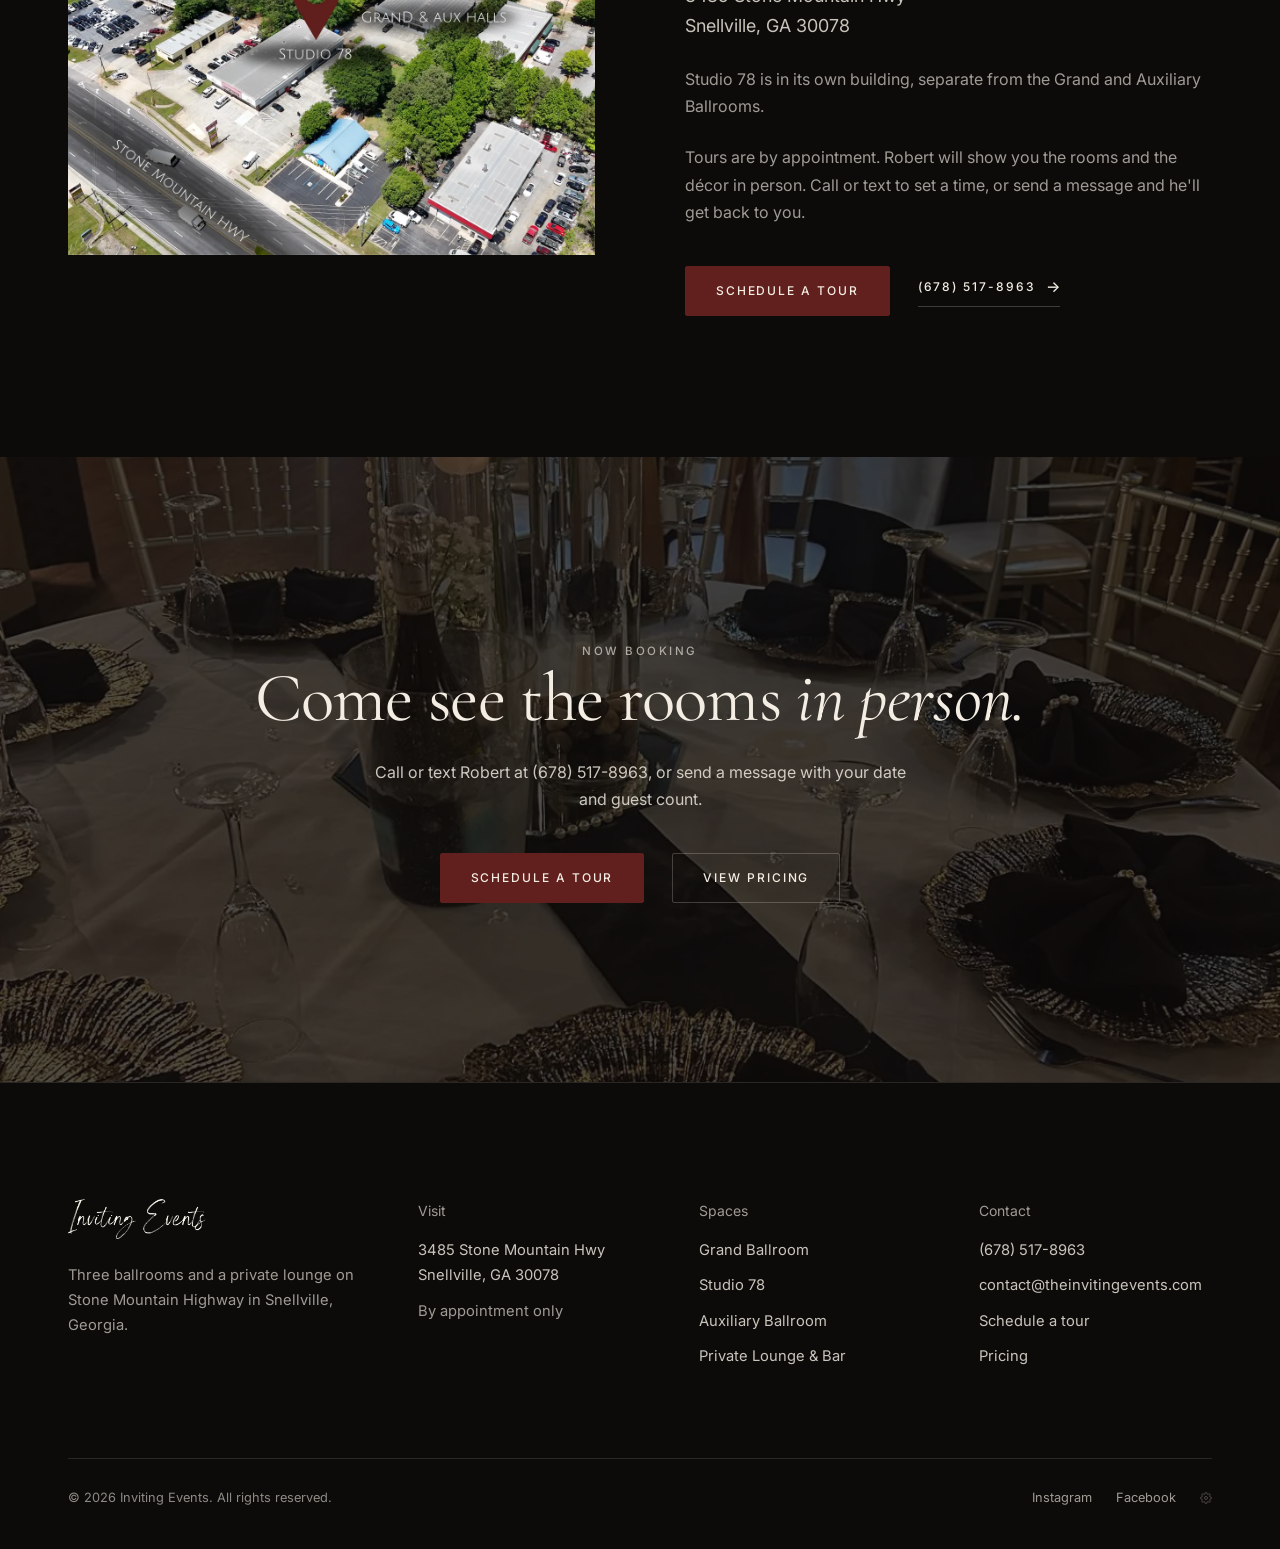
==== commit 6850b696: "Add Robert and his sons: family photo on the homepage story, family portraits on About Co-Authored-B" ====
--- a/index.html
+++ b/index.html
@@ -22,6 +22,10 @@
 <link rel="stylesheet" href="/assets/css/global.css?v=20261029c">
 <link rel="preload" as="image" href="/assets/media/photos/hero-poster.webp">
 <style>
+.family { display: grid; grid-template-columns: minmax(0, 1.4fr) minmax(0, 1fr); gap: clamp(40px, 6vw, 96px); align-items: end; }
+.family .statement { font-size: clamp(1.6rem, 2.7vw, 2.45rem); }
+.family__photo figcaption { margin-top: 14px; font-size: 0.72rem; font-weight: 500; letter-spacing: 0.18em; text-transform: uppercase; color: var(--ivory-60); }
+@media (max-width: 900px) { .family { grid-template-columns: 1fr; } .family__photo { max-width: 460px; } }
 .quote-nav { position: relative; }
 .quote-nav .quote-toggle { position: absolute; top: 2px; left: calc(50% + 102px); width: 40px; height: 40px; border: 0; color: var(--ivory-40); display: inline-flex; align-items: center; justify-content: center; }
 .quote-nav .quote-toggle:hover { background: none; color: var(--ivory); }
@@ -113,8 +117,16 @@
 <!-- STATEMENT -->
 <section class="section">
   <div class="wrap">
-    <span class="eyebrow reveal">A family business</span>
-    <p class="statement reveal">Robert Pope managed five-star hotels and restaurants around Atlanta before starting his own catering company in 1991. He opened his first event hall in 2001, and today he runs it <em>with his sons, Jamal and Elijah.</em></p>
+    <div class="family">
+      <div>
+        <span class="eyebrow reveal">A family business</span>
+        <p class="statement reveal">Robert Pope managed five-star hotels and restaurants around Atlanta before starting his own catering company in 1991. He opened his first event hall in 2001, and today he runs it <em>with his sons, Jamal and Elijah.</em></p>
+      </div>
+      <figure class="family__photo reveal">
+        <div class="frame frame--45"><img src="/assets/media/photos/sm/pope-family.webp" srcset="/assets/media/photos/sm/pope-family.webp 820w, /assets/media/photos/pope-family.webp 1300w" sizes="(max-width: 900px) 460px, 36vw" alt="Jamal, Robert and Elijah standing together in one of the ballrooms" loading="lazy" width="820" height="1012"></div>
+        <figcaption>Jamal, Robert and Elijah at Inviting Events</figcaption>
+      </figure>
+    </div>
     <dl class="stats reveal">
       <div><dt>250</dt><dd>Guests in the Grand Ballroom</dd></div>
       <div><dt>3</dt><dd>Ballrooms</dd></div>
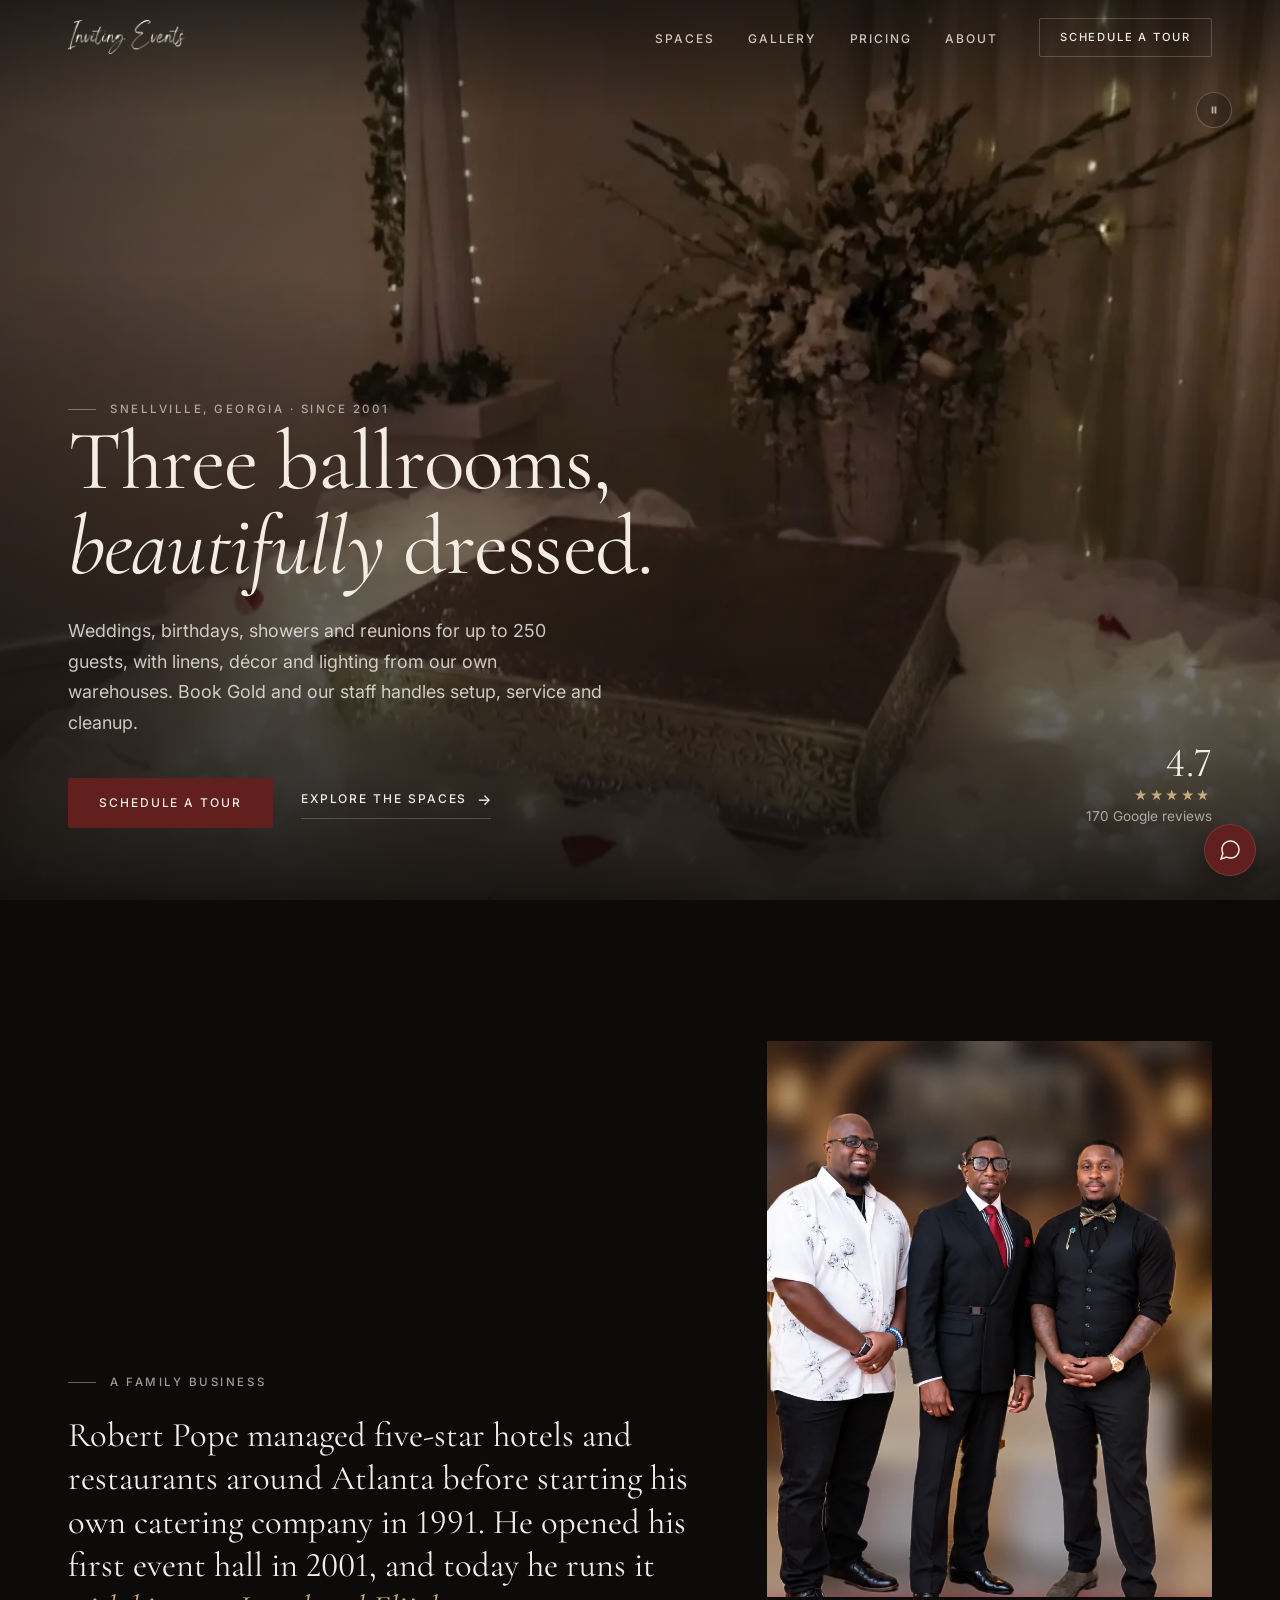
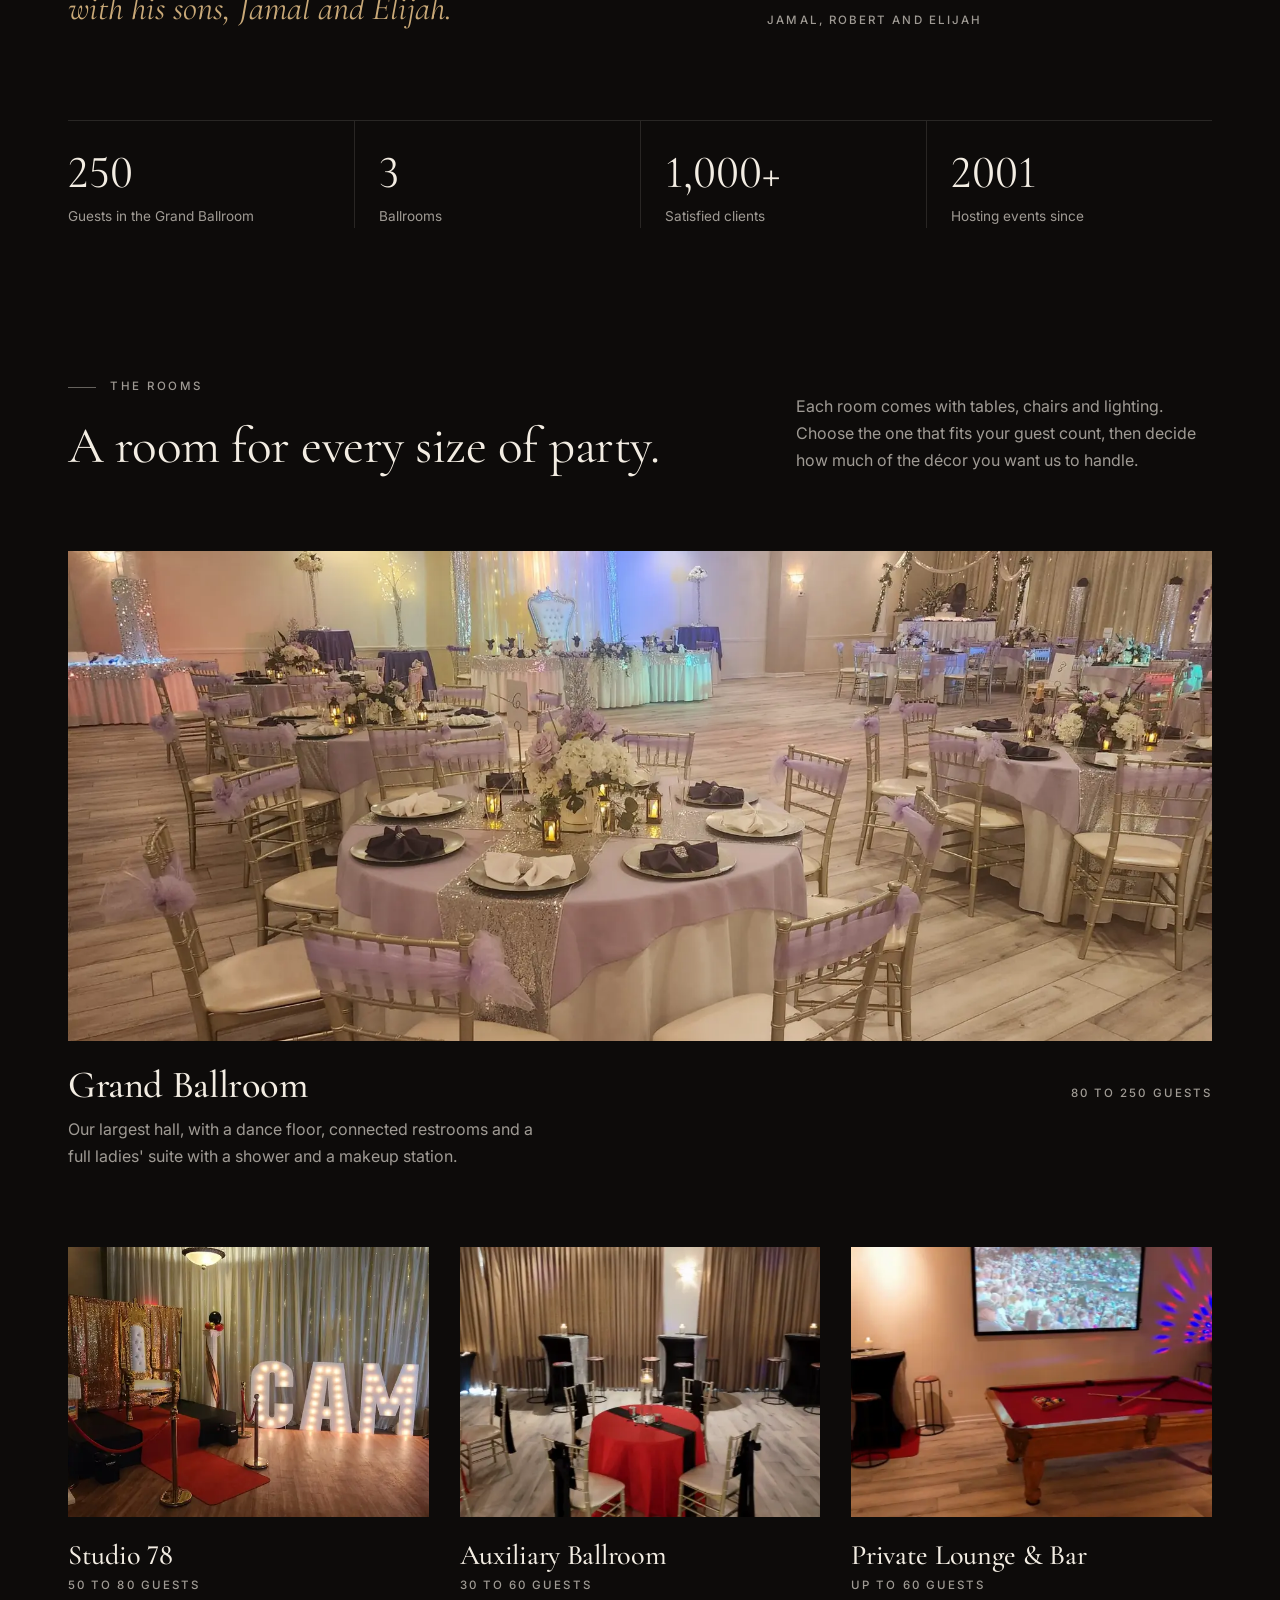
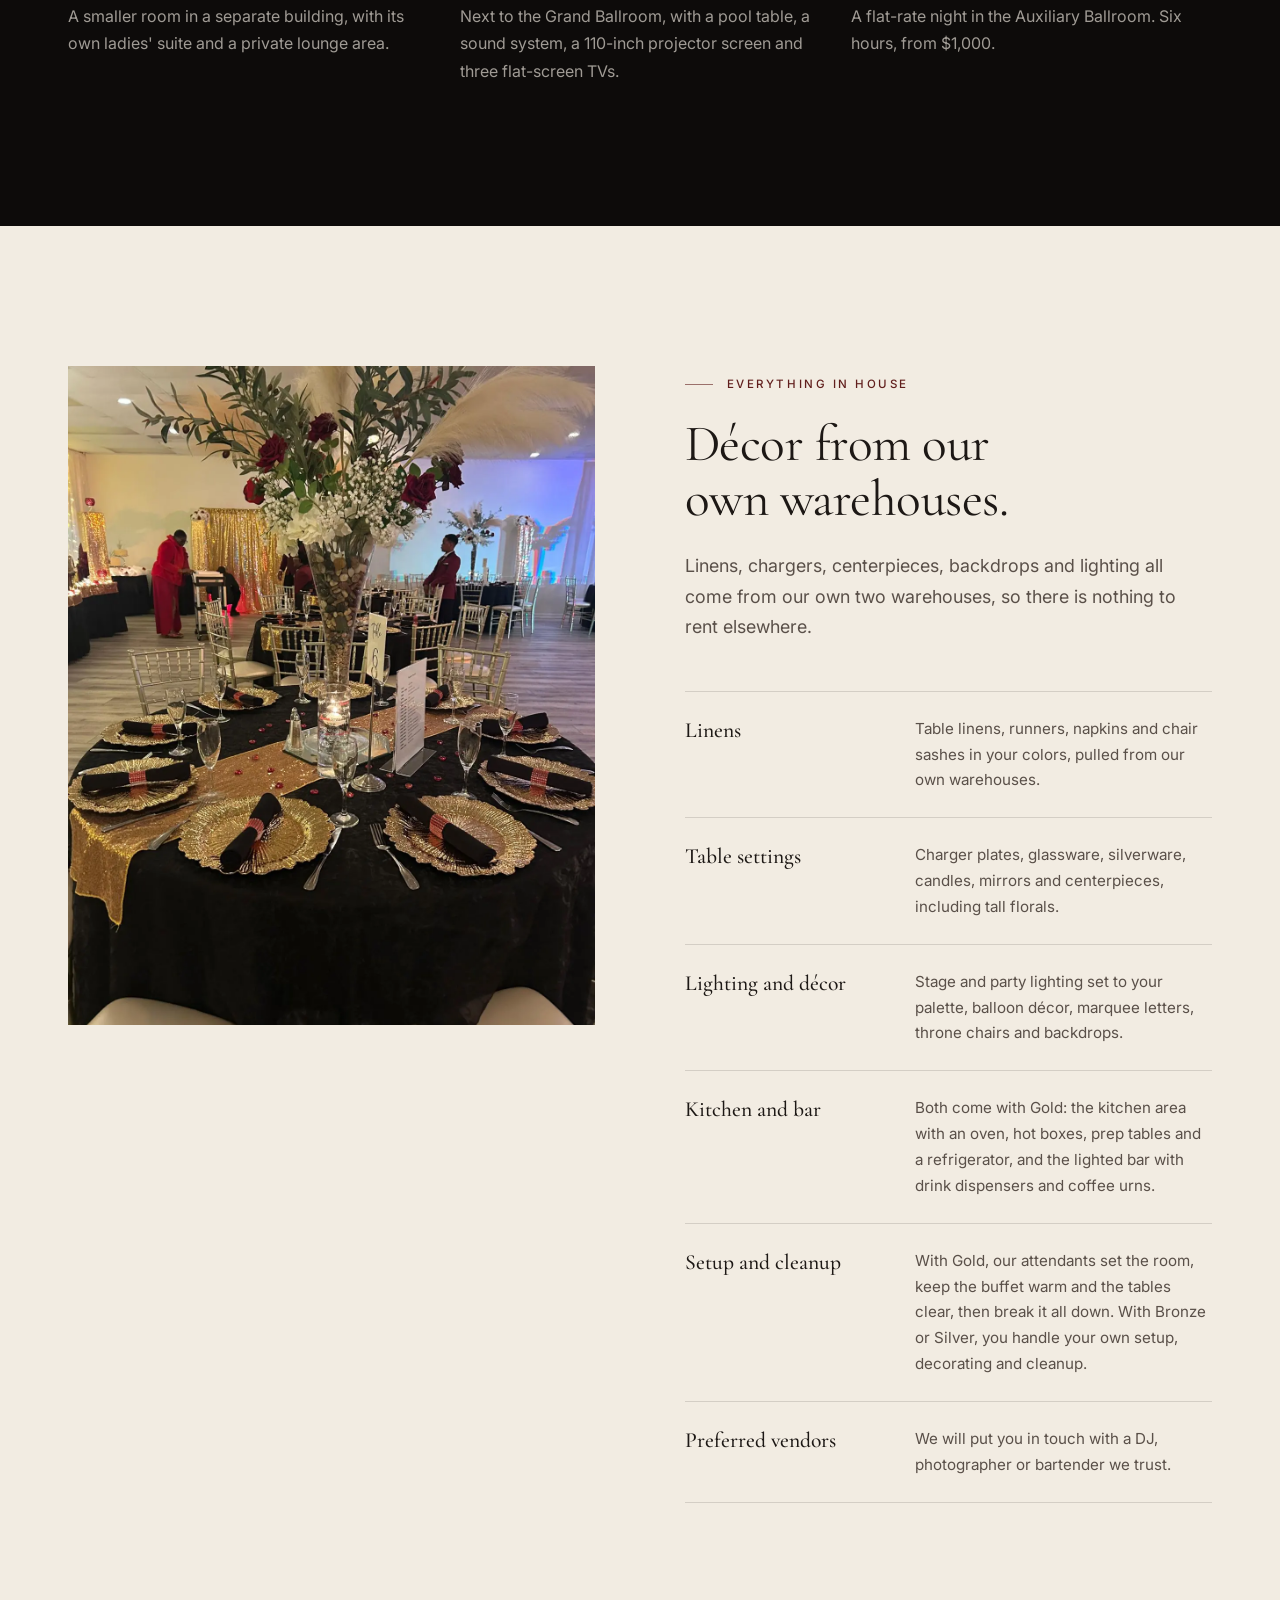
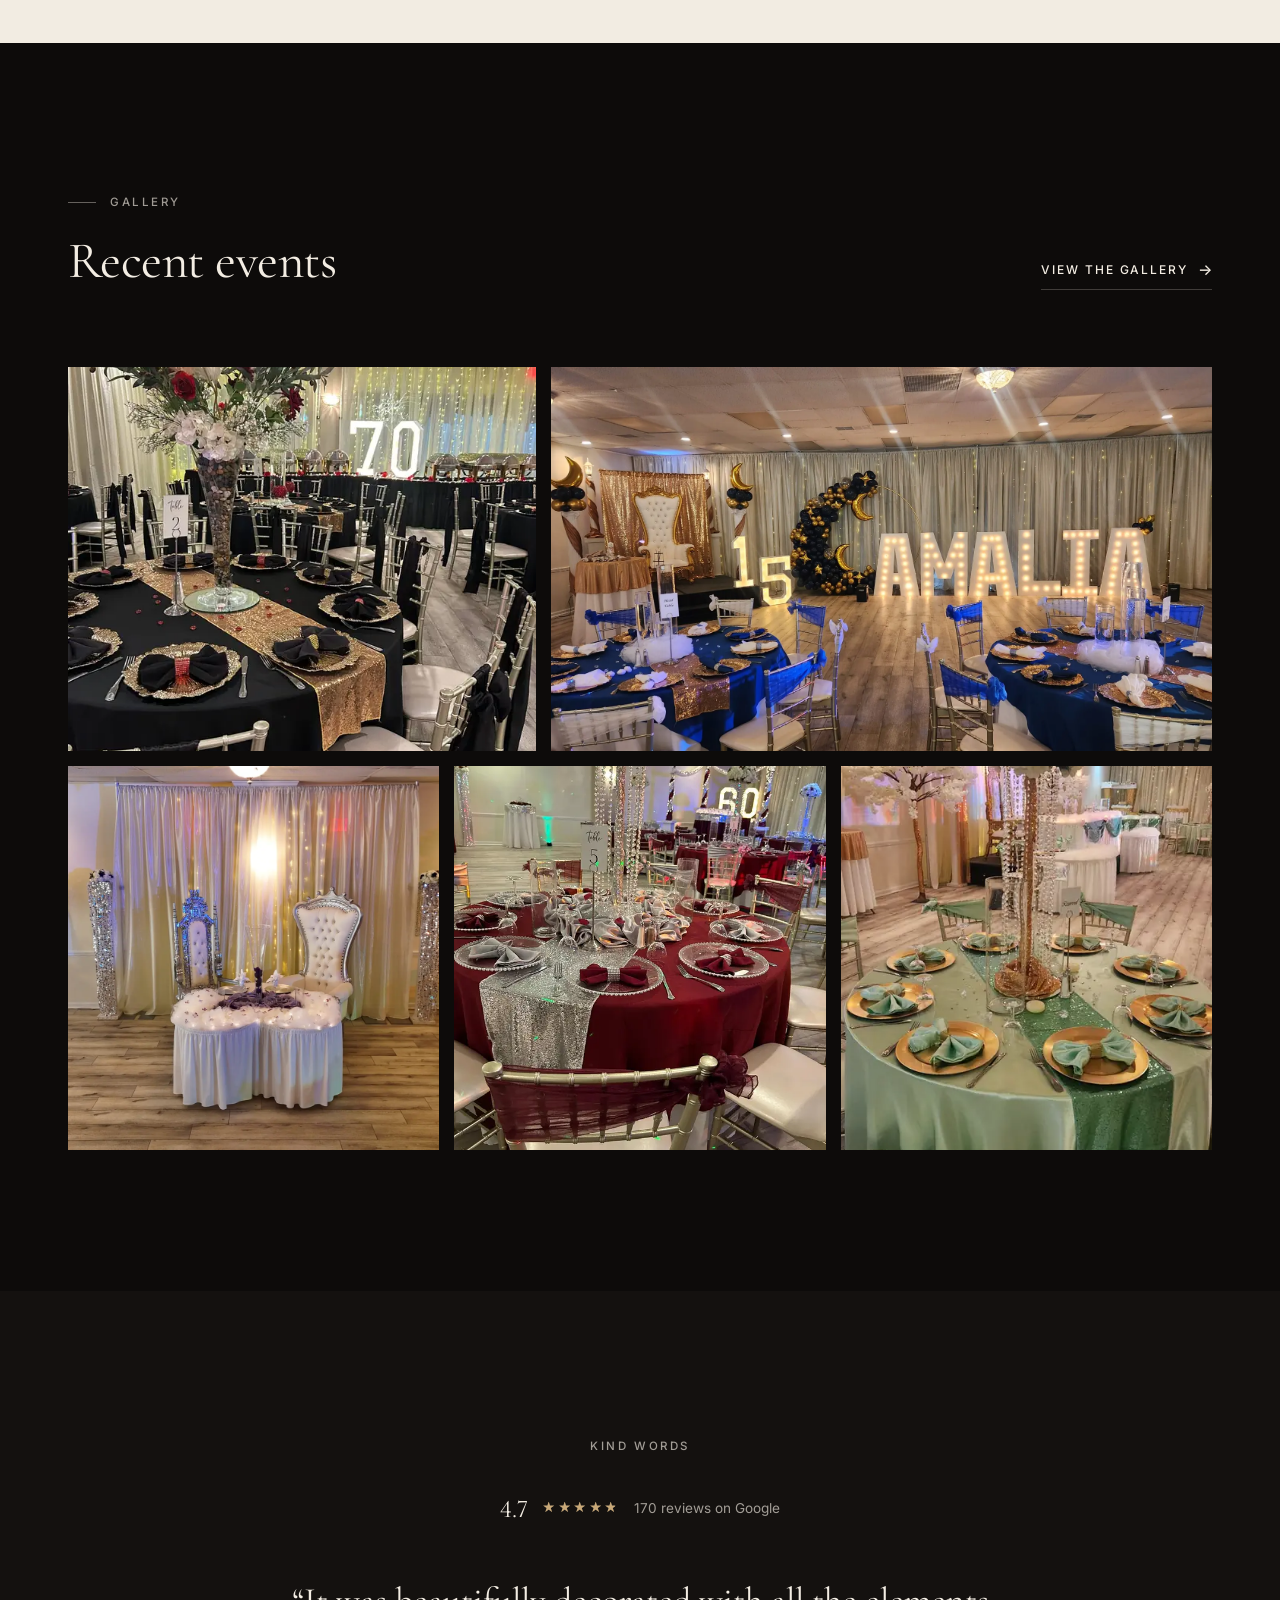
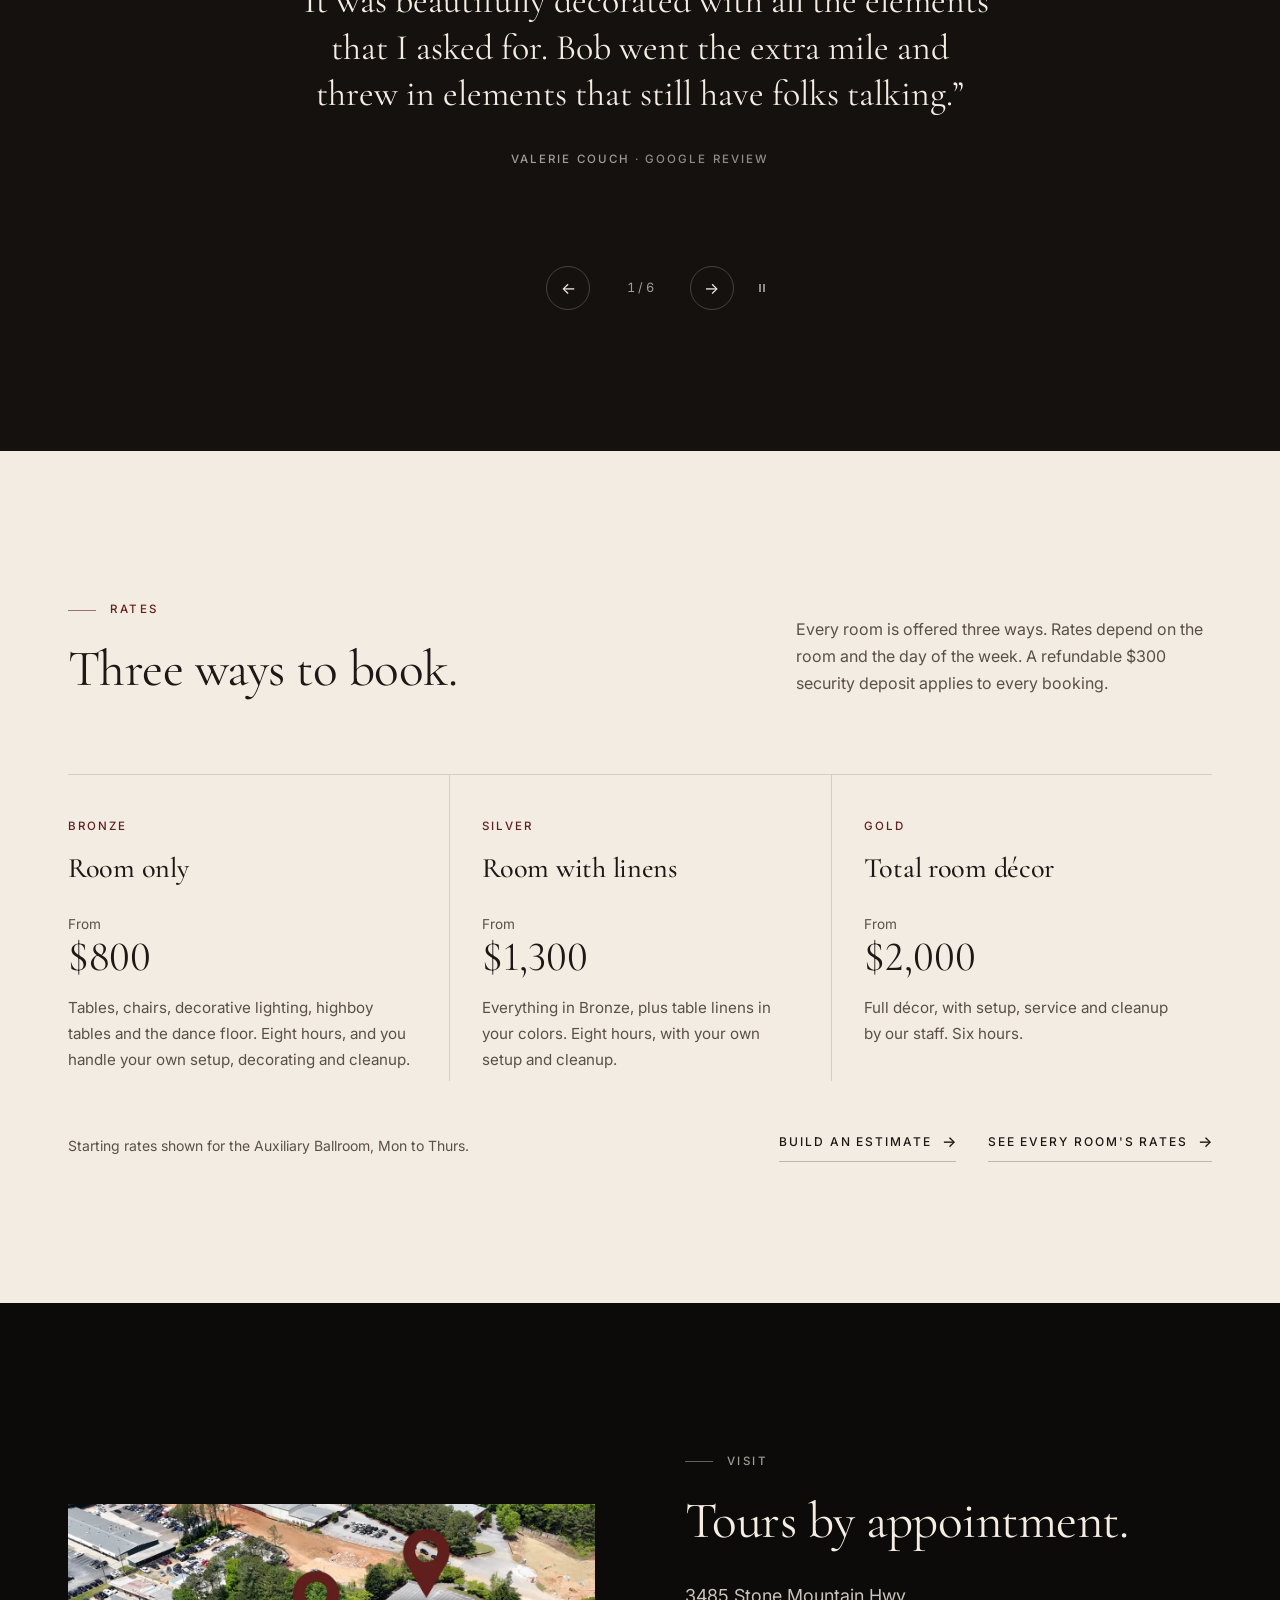
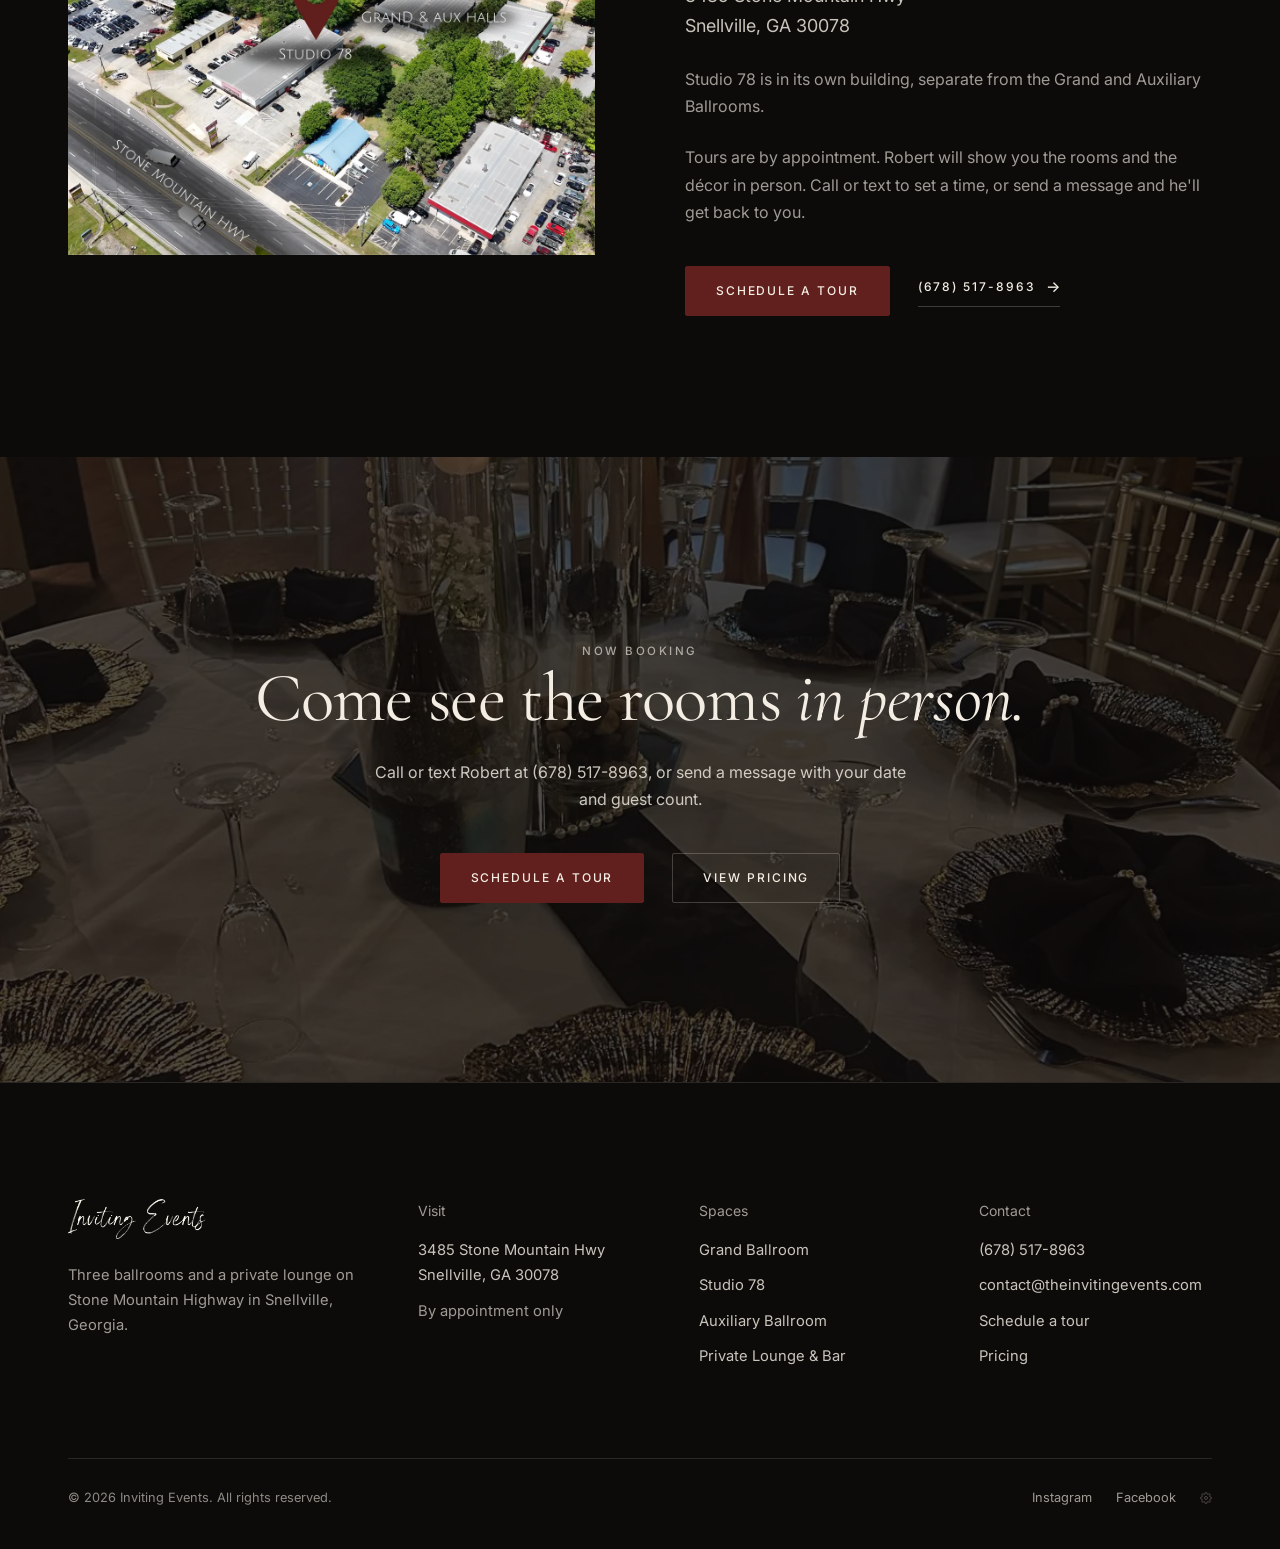
==== commit 6dcb9d70: "Use the Trinity portrait of Robert, Jamal and Elijah with a portrait-mode background blur; venue pho" ====
--- a/index.html
+++ b/index.html
@@ -123,8 +123,8 @@
         <p class="statement reveal">Robert Pope managed five-star hotels and restaurants around Atlanta before starting his own catering company in 1991. He opened his first event hall in 2001, and today he runs it <em>with his sons, Jamal and Elijah.</em></p>
       </div>
       <figure class="family__photo reveal">
-        <div class="frame frame--45"><img src="/assets/media/photos/sm/pope-family.webp" srcset="/assets/media/photos/sm/pope-family.webp 820w, /assets/media/photos/pope-family.webp 1300w" sizes="(max-width: 900px) 460px, 36vw" alt="Jamal, Robert and Elijah standing together in one of the ballrooms" loading="lazy" width="820" height="1012"></div>
-        <figcaption>Jamal, Robert and Elijah at Inviting Events</figcaption>
+        <div class="frame frame--45"><img src="/assets/media/photos/sm/pope-family.webp" srcset="/assets/media/photos/sm/pope-family.webp 820w, /assets/media/photos/pope-family.webp 1024w" sizes="(max-width: 900px) 460px, 36vw" alt="Jamal, Robert and Elijah" loading="lazy" width="820" height="1025"></div>
+        <figcaption>Jamal, Robert and Elijah</figcaption>
       </figure>
     </div>
     <dl class="stats reveal">
